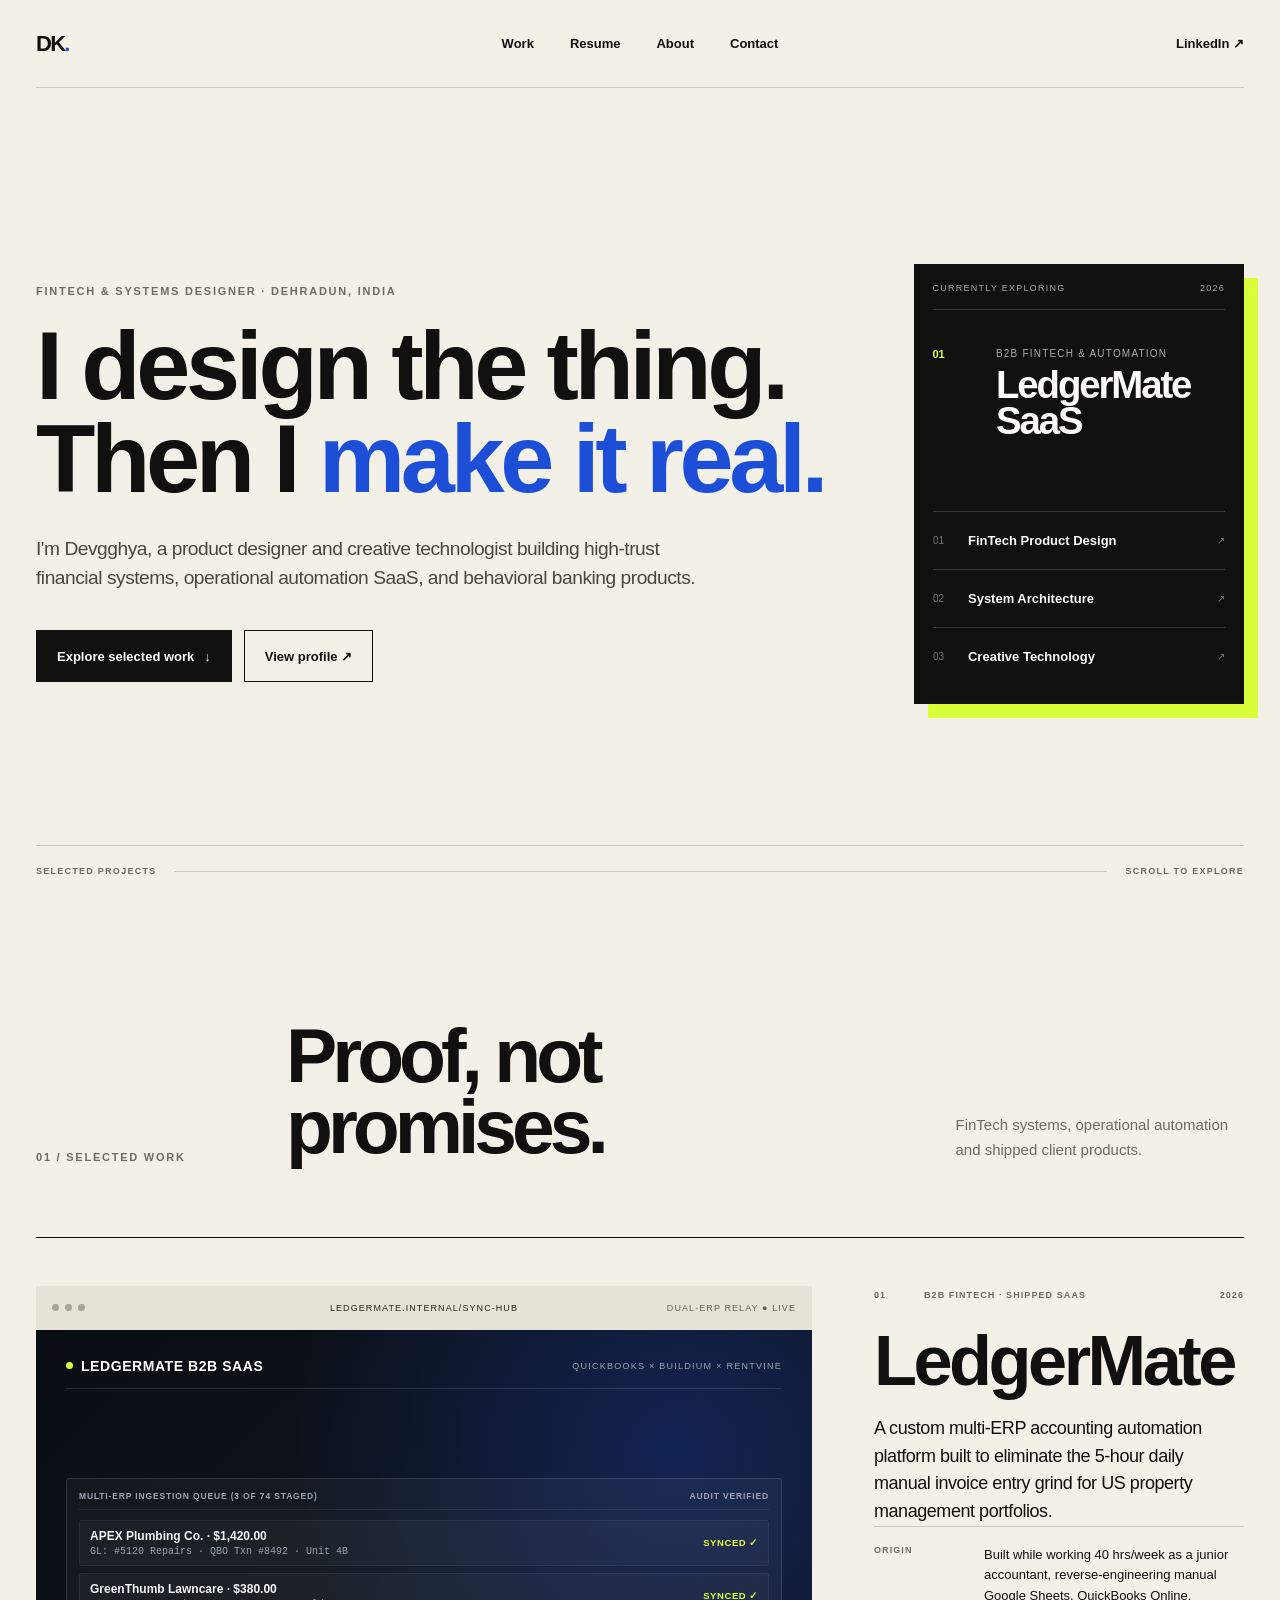
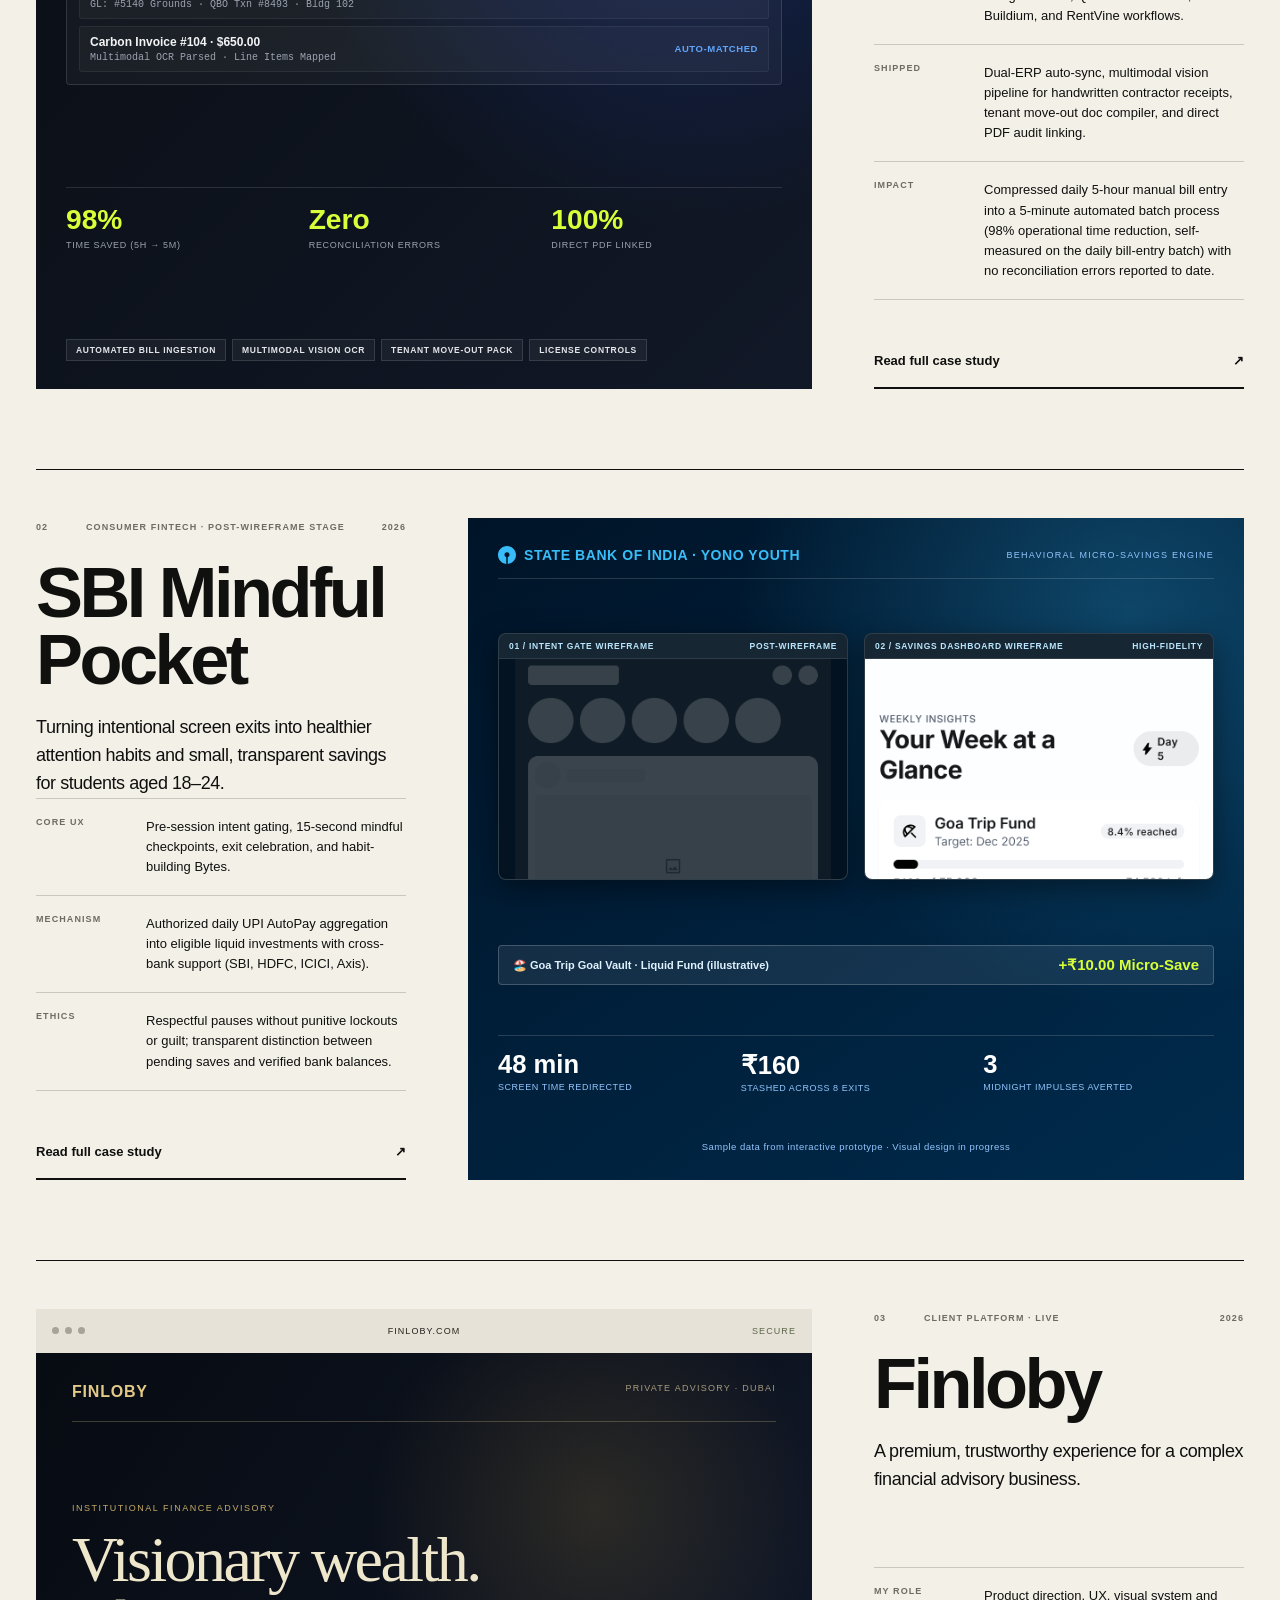
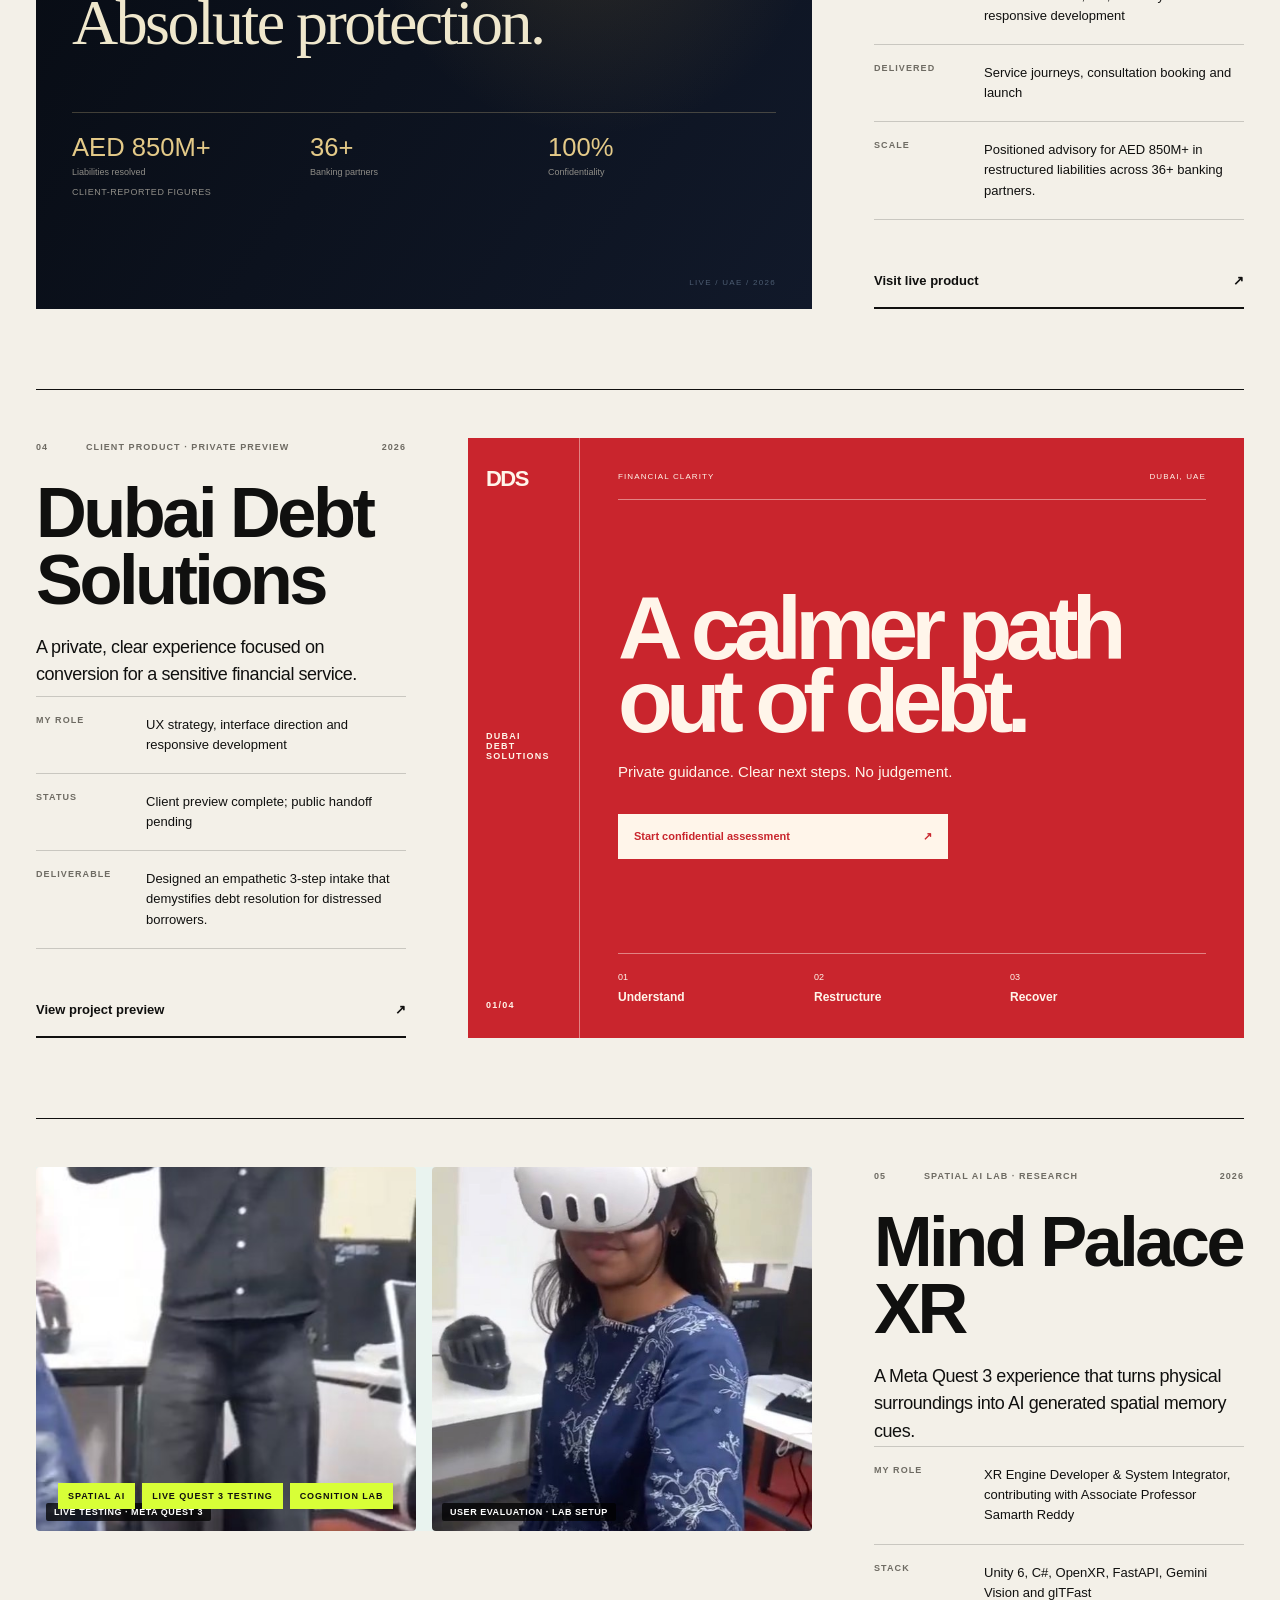
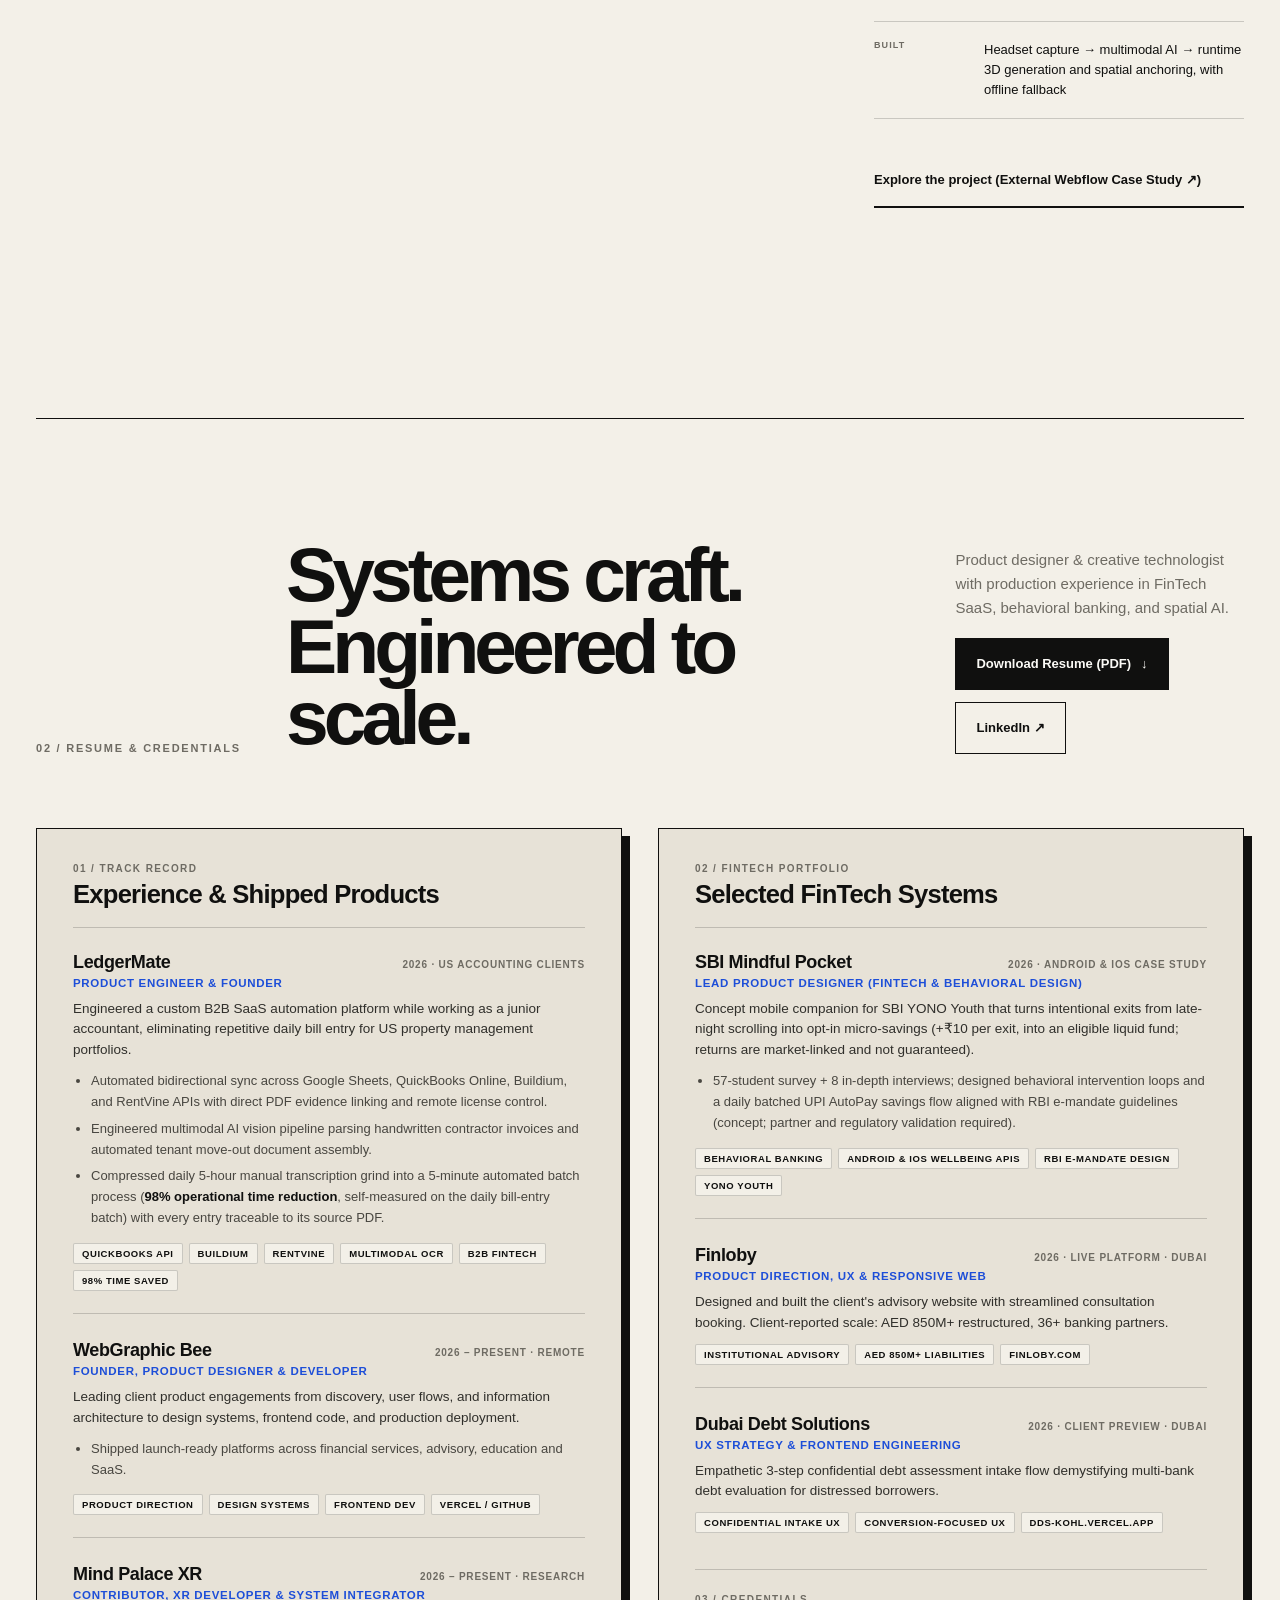
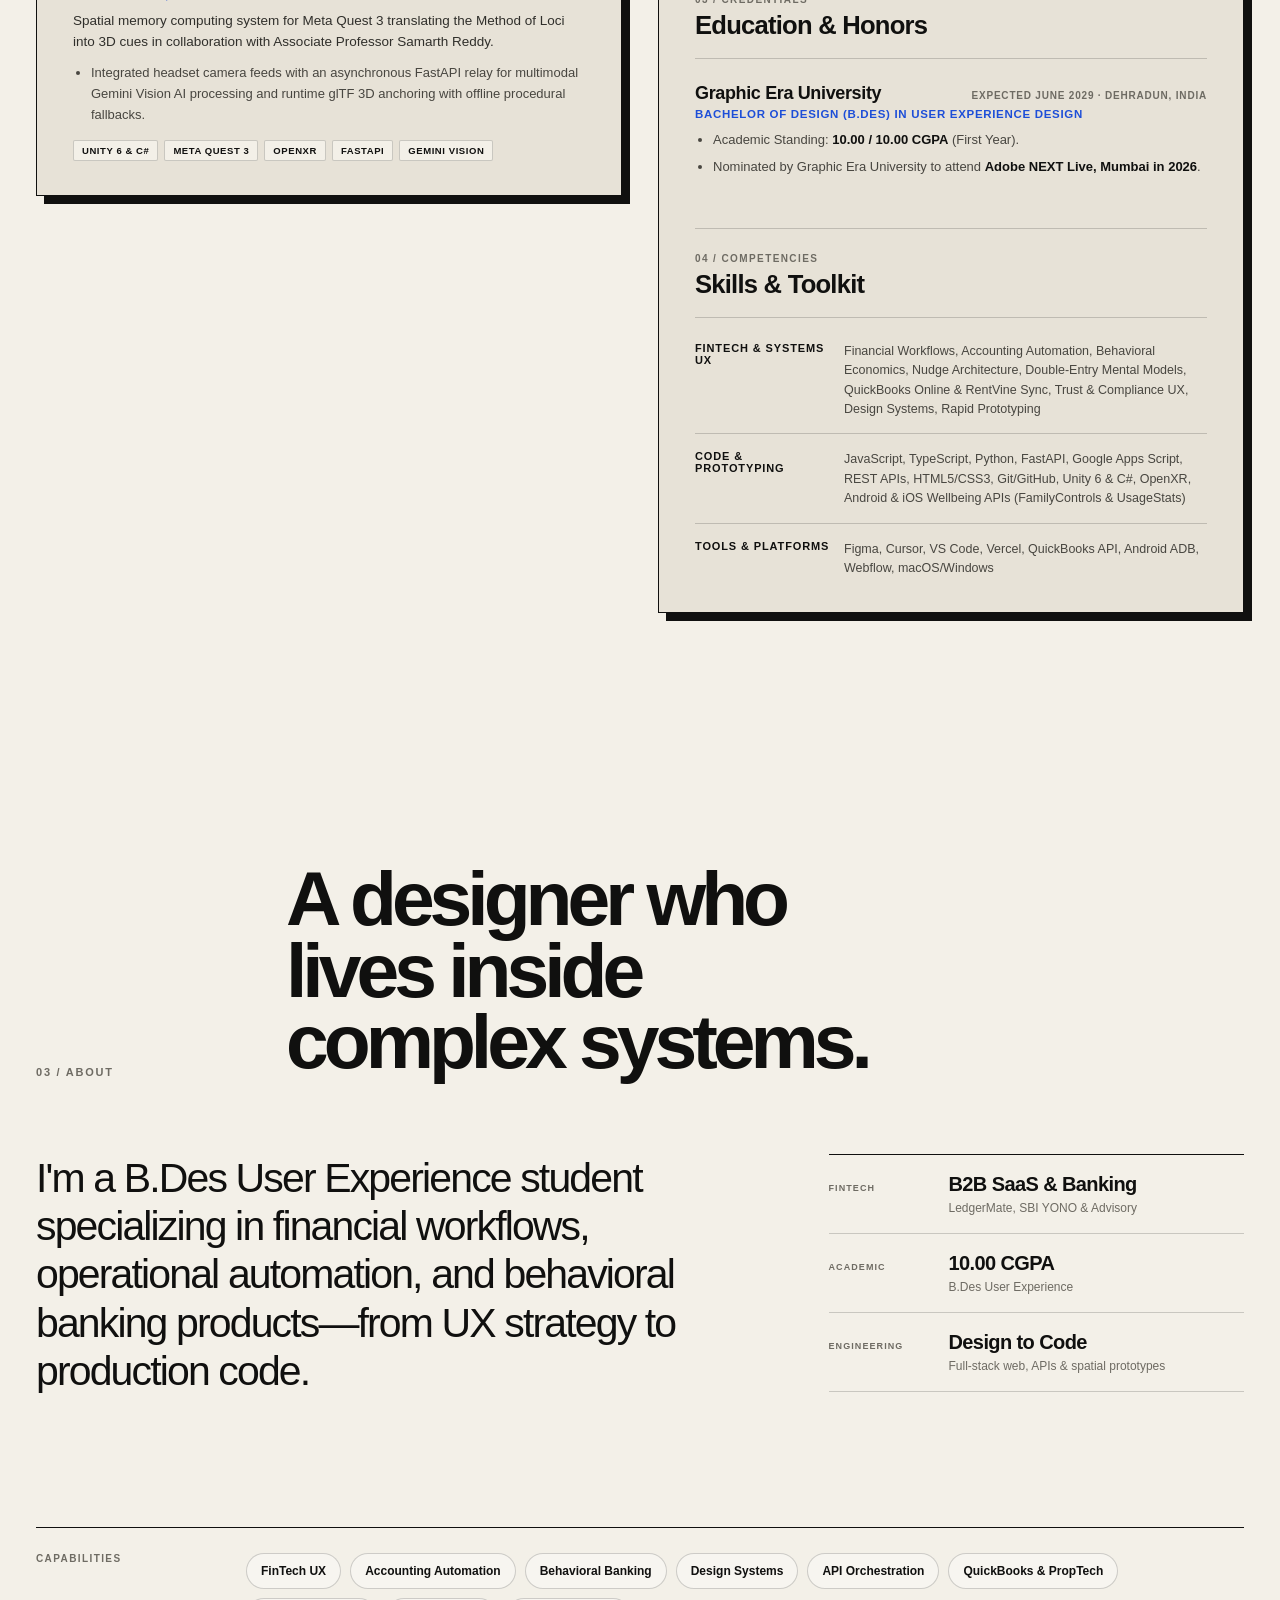
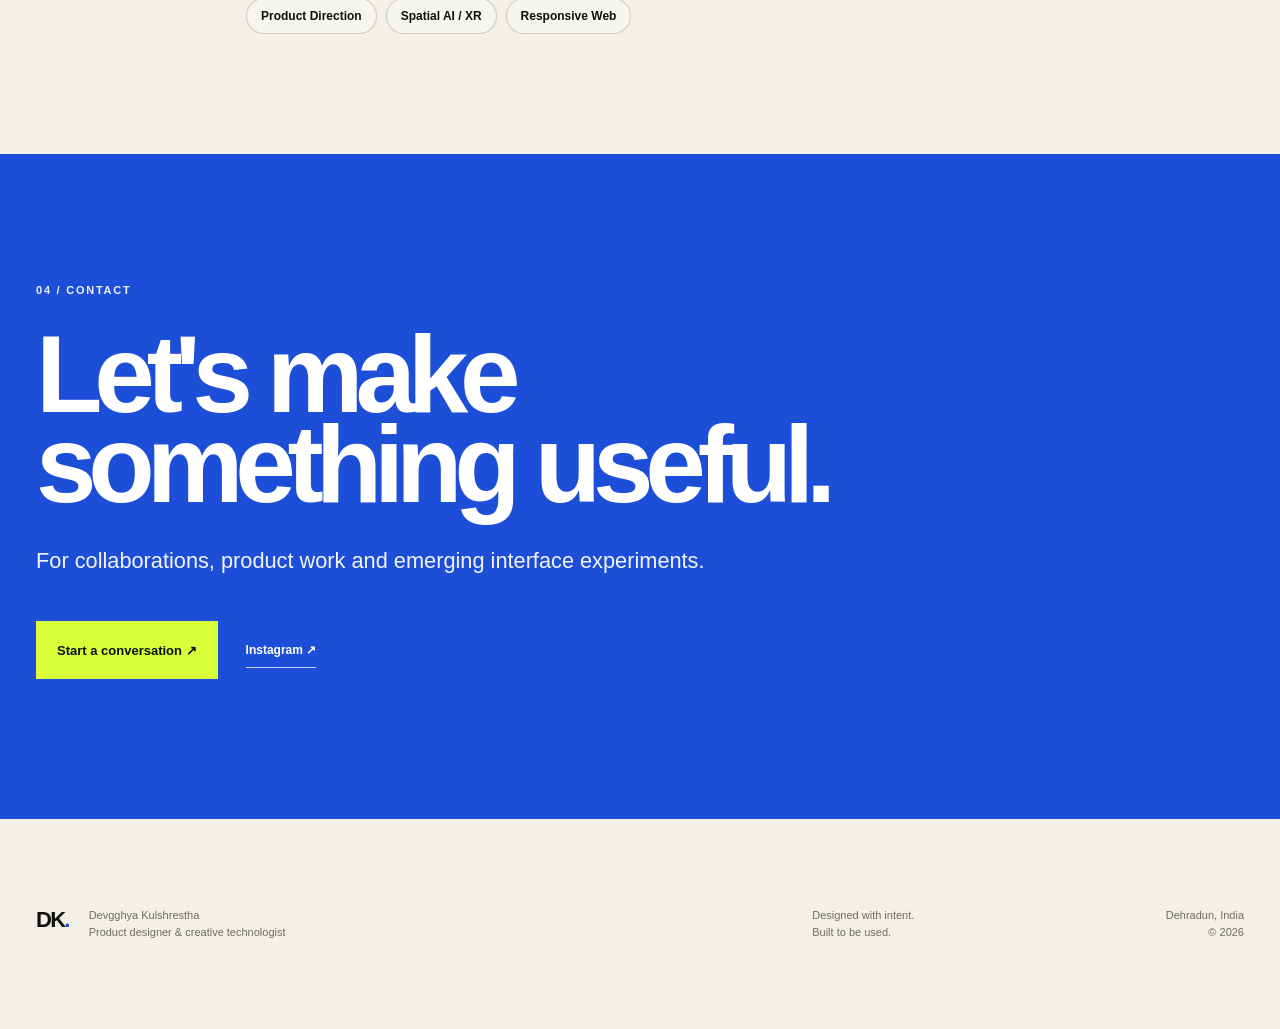
==== index.html @ f8fe7ddb "fix(credibility): calibrate claims, integrate wireframes, and fix visual overlaps" ====
<!doctype html>
<html lang="en">
<head>
  <meta charset="utf-8">
  <meta name="viewport" content="width=device-width,initial-scale=1">
  <title>Devgghya Kulshrestha | Product Designer &amp; FinTech Systems Builder</title>
  <meta name="description" content="Portfolio of Devgghya Kulshrestha: product designer and creative technologist building high-trust FinTech systems, accounting automation SaaS, and behavioral banking products.">
  <meta name="keywords" content="Devgghya Kulshrestha, Product Designer, FinTech, Accounting Automation, QuickBooks, RentVine, Behavioral Banking, SBI YONO, India">
  <link rel="icon" href="assets/favicon.svg">
  <meta property="og:type" content="website">
  <meta property="og:title" content="Devgghya Kulshrestha | I design the thing. Then I make it real.">
  <meta property="og:description" content="FinTech systems, operational automation SaaS, behavioral banking, and creative technology.">
  <meta property="og:image" content="https://devgghya.github.io/assets/ledgermate_laptop_crop.png">
  <meta name="twitter:card" content="summary_large_image">
  <link rel="stylesheet" href="styles.css">
  <script type="application/ld+json">{"@context":"https://schema.org","@type":"Person","name":"Devgghya Kulshrestha","jobTitle":"Product Designer and FinTech Systems Builder","address":{"@type":"PostalAddress","addressLocality":"Dehradun","addressCountry":"IN"},"alumniOf":{"@type":"CollegeOrUniversity","name":"Graphic Era University"},"sameAs":["https://www.linkedin.com/in/devgghya-kulshrestha-88909b314","https://www.instagram.com/devgghya"],"knowsAbout":["FinTech Product Design","User Experience","Accounting Automation","QuickBooks Online","Behavioral Banking","XR Engineering","Unity","Creative Technology"]}</script>
</head>
<body>
  <a class="skip-link" href="#work">Skip to selected work</a>

  <header class="site-header shell">
    <a class="monogram" href="#top" aria-label="Devgghya Kulshrestha, home">DK<span>.</span></a>
    <nav aria-label="Primary navigation"><a href="#work">Work</a><a href="#resume">Resume</a><a href="#about">About</a><a href="#contact">Contact</a></nav>
    <a class="header-link" href="https://www.linkedin.com/in/devgghya-kulshrestha-88909b314" target="_blank" rel="noreferrer">LinkedIn ↗</a>
  </header>

  <main>
    <section class="hero shell" id="top">
      <div class="hero-grid">
        <div class="hero-copy">
          <p class="eyebrow reveal reveal-delay-1">FinTech &amp; Systems Designer · Dehradun, India</p>
          <h1 class="reveal reveal-delay-2">I design the thing.<br>Then I <span>make it real.</span></h1>
          <p class="hero-intro reveal reveal-delay-3">I'm Devgghya, a product designer and creative technologist building high-trust financial systems, operational automation SaaS, and behavioral banking products.</p>
          <div class="hero-actions reveal reveal-delay-4">
            <a class="button button-primary" href="#work">Explore selected work <span aria-hidden="true">↓</span></a>
            <a class="button button-secondary" href="https://www.linkedin.com/in/devgghya-kulshrestha-88909b314" target="_blank" rel="noreferrer">View profile ↗</a>
          </div>
        </div>
        <aside class="hero-panel reveal reveal-delay-3" aria-label="Current profile snapshot">
          <div class="hero-panel-top"><span>Currently exploring</span><span>2026</span></div>
          <div class="current-project"><span class="current-index">01</span><div><p>B2B FinTech &amp; Automation</p><h2>LedgerMate SaaS</h2></div></div>
          <div class="role-stack"><div><span>01</span><p>FinTech Product Design</p><span>↗</span></div><div><span>02</span><p>System Architecture</p><span>↗</span></div><div><span>03</span><p>Creative Technology</p><span>↗</span></div></div>
        </aside>
      </div>
      <div class="hero-foot reveal reveal-delay-4"><p>Selected projects</p><div></div><p>Scroll to explore</p></div>
    </section>

    <section class="work-section shell" id="work">
      <div class="section-heading"><p class="section-kicker">01 / Selected work</p><h2>Proof, not promises.</h2><p>FinTech systems, operational automation and shipped client products.</p></div>

      <!-- Project 01: LedgerMate -->
      <article class="project ledgermate-project">
        <div class="project-visual ledgermate-visual" aria-label="LedgerMate project visual">
          <div class="browser-bar">
            <div><i></i><i></i><i></i></div>
            <span>ledgermate.internal/sync-hub</span>
            <span class="browser-secure">Dual-ERP Relay ● Live</span>
          </div>
          <div class="lm-stage">
            <div class="lm-nav">
              <span><span class="lm-nav-dot"></span> LEDGERMATE B2B SAAS</span>
              <span>QuickBooks × Buildium × RentVine</span>
            </div>
            <div class="lm-queue-card">
              <div class="lm-queue-head">
                <span>Multi-ERP Ingestion Queue (3 of 74 Staged)</span>
                <span>Audit Verified</span>
              </div>
              <div class="lm-queue-rows">
                <div class="lm-queue-row">
                  <div class="lm-queue-info">
                    <span class="lm-queue-vendor">APEX Plumbing Co. · $1,420.00</span>
                    <span class="lm-queue-detail">GL: #5120 Repairs · QBO Txn #8492 · Unit 4B</span>
                  </div>
                  <span class="lm-queue-status">Synced ✓</span>
                </div>
                <div class="lm-queue-row">
                  <div class="lm-queue-info">
                    <span class="lm-queue-vendor">GreenThumb Lawncare · $380.00</span>
                    <span class="lm-queue-detail">GL: #5140 Grounds · QBO Txn #8493 · Bldg 102</span>
                  </div>
                  <span class="lm-queue-status">Synced ✓</span>
                </div>
                <div class="lm-queue-row">
                  <div class="lm-queue-info">
                    <span class="lm-queue-vendor">Carbon Invoice #104 · $650.00</span>
                    <span class="lm-queue-detail">Multimodal OCR Parsed · Line Items Mapped</span>
                  </div>
                  <span class="lm-queue-status" style="color:#60a5fa;">Auto-Matched</span>
                </div>
              </div>
            </div>
            <div class="lm-metrics">
              <div><strong>98%</strong><span>Time saved (5h → 5m)</span></div>
              <div><strong>Zero</strong><span>Reconciliation errors</span></div>
              <div><strong>100%</strong><span>Direct PDF linked</span></div>
            </div>
            <div class="lm-pills">
              <span>Automated Bill Ingestion</span>
              <span>Multimodal Vision OCR</span>
              <span>Tenant Move-Out Pack</span>
              <span>License controls</span>
            </div>
          </div>
        </div>
        <div class="project-info">
          <div class="project-meta"><span>01</span><span>B2B FinTech · Shipped SaaS</span><span>2026</span></div>
          <h3>LedgerMate</h3>
          <p class="project-lede">A custom multi-ERP accounting automation platform built to eliminate the 5-hour daily manual invoice entry grind for US property management portfolios.</p>
          <div class="project-details">
            <div><span>Origin</span><p>Built while working 40 hrs/week as a junior accountant, reverse-engineering manual Google Sheets, QuickBooks Online, Buildium, and RentVine workflows.</p></div>
            <div><span>Shipped</span><p>Dual-ERP auto-sync, multimodal vision pipeline for handwritten contractor receipts, tenant move-out doc compiler, and direct PDF audit linking.</p></div>
            <div><span>Impact</span><p>Compressed daily 5-hour manual bill entry into a 5-minute automated batch process (98% operational time reduction, self-measured on the daily bill-entry batch) with no reconciliation errors reported to date.</p></div>
          </div>
          <button type="button" class="project-link" onclick="openLmModal()" aria-haspopup="dialog">Read full case study <span>↗</span></button>
        </div>
      </article>

      <!-- Project 02: SBI Mindful Pocket -->
      <article class="project project-reverse sbi-project">
        <div class="project-visual sbi-visual" aria-label="SBI Mindful Pocket project visual">
          <div class="sbi-stage">
            <div class="sbi-topbar">
              <div class="sbi-brand">
                <svg viewBox="0 0 100 100" width="18" height="18" aria-hidden="true">
                  <path fill="#38bdf8" fill-rule="evenodd" clip-rule="evenodd" d="M50 0C22.386 0 0 22.386 0 50s22.386 50 50 50 50-22.386 50-50S77.614 0 50 0zm0 35a14 14 0 0 1 14 14c0 6.3-4.16 11.64-9.9 13.4V100h-8.2V62.4c-5.74-1.76-9.9-7.1-9.9-13.4a14 14 0 0 1 14-14z"/>
                </svg>
                <span>State Bank of India · YONO Youth</span>
              </div>
              <span>Behavioral Micro-Savings Engine</span>
            </div>
            
            <div class="sbi-screens-duo">
              <div class="sbi-device-frame">
                <div class="sbi-device-header">
                  <span>01 / Intent Gate Wireframe</span>
                  <span>Post-Wireframe</span>
                </div>
                <img src="assets/sbi_wireframes/sbi_wf_intent_gate.png" alt="SBI Intent Gating High-Fidelity Wireframe" class="sbi-device-img" loading="lazy">
              </div>
              <div class="sbi-device-frame">
                <div class="sbi-device-header">
                  <span>02 / Savings Dashboard Wireframe</span>
                  <span>High-Fidelity</span>
                </div>
                <img src="assets/sbi_wireframes/sbi_wf_dashboard.png" alt="SBI Micro-Savings Dashboard High-Fidelity Wireframe" class="sbi-device-img" loading="lazy">
              </div>
            </div>

            <div class="sbi-pocket-badge">
              <span>🏖️ Goa Trip Goal Vault · Liquid Fund (illustrative)</span>
              <strong>+₹10.00 Micro-Save</strong>
            </div>

            <div class="sbi-stats">
              <div><strong>48 min</strong><span>Screen time redirected</span></div>
              <div><strong>₹160</strong><span>Stashed across 8 exits</span></div>
              <div><strong>3</strong><span>Midnight impulses averted</span></div>
            </div>
            <p style="margin:10px 0 0;font-size:9.5px;color:#93c5fd;text-align:center;letter-spacing:.05em;">Sample data from interactive prototype · Visual design in progress</p>
          </div>
        </div>
        <div class="project-info">
          <div class="project-meta"><span>02</span><span>Consumer FinTech · Post-Wireframe Stage</span><span>2026</span></div>
          <h3>SBI Mindful Pocket</h3>
          <p class="project-lede">Turning intentional screen exits into healthier attention habits and small, transparent savings for students aged 18–24.</p>
          <div class="project-details">
            <div><span>Core UX</span><p>Pre-session intent gating, 15-second mindful checkpoints, exit celebration, and habit-building Bytes.</p></div>
            <div><span>Mechanism</span><p>Authorized daily UPI AutoPay aggregation into eligible liquid investments with cross-bank support (SBI, HDFC, ICICI, Axis).</p></div>
            <div><span>Ethics</span><p>Respectful pauses without punitive lockouts or guilt; transparent distinction between pending saves and verified bank balances.</p></div>
          </div>
          <button type="button" class="project-link" onclick="openSbiModal()" aria-haspopup="dialog">Read full case study <span>↗</span></button>
        </div>
      </article>

      <!-- Project 03: Finloby -->
      <article class="project finloby-project">
        <div class="project-visual finloby-visual" aria-label="Finloby project visual">
          <div class="browser-bar"><div><i></i><i></i><i></i></div><span>finloby.com</span><span class="browser-secure">Secure</span></div>
          <div class="finloby-stage"><div class="finloby-nav"><span>FINLOBY</span><span>Private advisory · Dubai</span></div><div class="finloby-content"><p>Institutional finance advisory</p><h3>Visionary wealth.<br>Absolute protection.</h3><div class="finloby-metrics"><div><strong>AED 850M+</strong><span>Liabilities resolved</span></div><div><strong>36+</strong><span>Banking partners</span></div><div><strong>100%</strong><span>Confidentiality</span></div></div><p style="margin:10px 0 0;font-size:9px;color:#8f8d87;letter-spacing:.06em;">Client-reported figures</p></div><div class="finloby-code">LIVE / UAE / 2026</div></div>
        </div>
        <div class="project-info"><div class="project-meta"><span>03</span><span>Client platform · Live</span><span>2026</span></div><h3>Finloby</h3><p class="project-lede">A premium, trustworthy experience for a complex financial advisory business.</p><div class="project-details"><div><span>My role</span><p>Product direction, UX, visual system and responsive development</p></div><div><span>Delivered</span><p>Service journeys, consultation booking and launch</p></div><div><span>Scale</span><p>Positioned advisory for AED 850M+ in restructured liabilities across 36+ banking partners.</p></div></div><a class="project-link" href="https://finloby.com" target="_blank" rel="noreferrer">Visit live product <span>↗</span></a></div>
      </article>

      <!-- Project 04: Dubai Debt Solutions -->
      <article class="project project-reverse dds-project">
        <div class="project-visual dds-visual" aria-label="Dubai Debt Solutions project visual"><div class="dds-sidebar"><span class="dds-mark">DDS</span><span>Dubai<br>Debt<br>Solutions</span><span>01/04</span></div><div class="dds-main"><div class="dds-topline"><span>Financial clarity</span><span>Dubai, UAE</span></div><h3>A calmer path<br>out of debt.</h3><p>Private guidance. Clear next steps. No judgement.</p><div class="dds-action">Start confidential assessment <span>↗</span></div><div class="dds-grid"><div>01 <span>Understand</span></div><div>02 <span>Restructure</span></div><div>03 <span>Recover</span></div></div></div></div>
        <div class="project-info"><div class="project-meta"><span>04</span><span>Client product · Private preview</span><span>2026</span></div><h3>Dubai Debt Solutions</h3><p class="project-lede">A private, clear experience focused on conversion for a sensitive financial service.</p><div class="project-details"><div><span>My role</span><p>UX strategy, interface direction and responsive development</p></div><div><span>Status</span><p>Client preview complete; public handoff pending</p></div><div><span>Deliverable</span><p>Designed an empathetic 3-step intake that demystifies debt resolution for distressed borrowers.</p></div></div><a class="project-link" href="https://dds-kohl.vercel.app" target="_blank" rel="noreferrer">View project preview <span>↗</span></a></div>
      </article>

      <!-- Project 05: Mind Palace XR -->
      <article class="project mindpalace-project">
        <div class="project-visual mindpalace-visual">
          <div class="mindpalace-duo">
            <figure>
              <img src="assets/mindpalace_testing_quest3_dev.jpg" alt="Devgghya testing Mind Palace XR on Meta Quest 3 hardware" loading="lazy">
              <figcaption>Live Testing · Meta Quest 3</figcaption>
            </figure>
            <figure>
              <img src="assets/mindpalace_testing_quest3_user.jpg" alt="Participant user testing Mind Palace XR spatial anchor interactions" loading="lazy">
              <figcaption>User Evaluation · Lab Setup</figcaption>
            </figure>
          </div>
          <div class="image-caption"><span>Spatial AI</span><span>Live Quest 3 Testing</span><span>Cognition Lab</span></div>
        </div>
        <div class="project-info">
          <div class="project-meta"><span>05</span><span>Spatial AI Lab · Research</span><span>2026</span></div>
          <h3>Mind Palace XR</h3>
          <p class="project-lede">A Meta Quest 3 experience that turns physical surroundings into AI generated spatial memory cues.</p>
          <div class="project-details"><div><span>My role</span><p>XR Engine Developer &amp; System Integrator, contributing with Associate Professor Samarth Reddy</p></div><div><span>Stack</span><p>Unity 6, C#, OpenXR, FastAPI, Gemini Vision and glTFast</p></div><div><span>Built</span><p>Headset capture → multimodal AI → runtime 3D generation and spatial anchoring, with offline fallback</p></div></div>
          <a class="project-link" href="https://portfolio-5208db.webflow.io/cognitive-memory-augmentation/mind-palace-xr" target="_blank" rel="noopener noreferrer">Explore the project (External Webflow Case Study ↗)</a>
        </div>
      </article>
    </section>
 
    <!-- Section 02: Resume & Credentials -->
    <section class="resume-section shell" id="resume">
      <div class="section-heading">
        <p class="section-kicker">02 / Resume &amp; Credentials</p>
        <h2>Systems craft.<br>Engineered to scale.</h2>
        <div class="resume-heading-action">
          <p>Product designer &amp; creative technologist with production experience in FinTech SaaS, behavioral banking, and spatial AI.</p>
          <div class="resume-button-group">
            <a class="button button-primary" href="assets/Devgghya_Kulshrestha_Resume.pdf" download="Devgghya_Kulshrestha_Resume.pdf" target="_blank" rel="noopener">Download Resume (PDF) <span aria-hidden="true">↓</span></a>
            <a class="button button-secondary" href="https://www.linkedin.com/in/devgghya-kulshrestha-88909b314" target="_blank" rel="noreferrer">LinkedIn ↗</a>
          </div>
        </div>
      </div>

      <div class="resume-grid">
        <!-- Col 1: Experience & Shipped Products -->
        <div class="resume-card">
          <div class="resume-card-header">
            <span>01 / Track Record</span>
            <h3>Experience &amp; Shipped Products</h3>
          </div>
          <div class="resume-entries">
            <article class="resume-entry">
              <div class="resume-entry-top">
                <h4>LedgerMate</h4>
                <span class="resume-date">2026 · US Accounting Clients</span>
              </div>
              <p class="resume-role">Product Engineer &amp; Founder</p>
              <p class="resume-desc">Engineered a custom B2B SaaS automation platform while working as a junior accountant, eliminating repetitive daily bill entry for US property management portfolios.</p>
              <ul class="resume-bullets">
                <li>Automated bidirectional sync across Google Sheets, QuickBooks Online, Buildium, and RentVine APIs with direct PDF evidence linking and remote license control.</li>
                <li>Engineered multimodal AI vision pipeline parsing handwritten contractor invoices and automated tenant move-out document assembly.</li>
                <li>Compressed daily 5-hour manual transcription grind into a 5-minute automated batch process (<strong>98% operational time reduction</strong>, self-measured on the daily bill-entry batch) with every entry traceable to its source PDF.</li>
              </ul>
              <div class="resume-tags">
                <span>QuickBooks API</span><span>Buildium</span><span>RentVine</span><span>Multimodal OCR</span><span>B2B FinTech</span><span>98% Time Saved</span>
              </div>
            </article>

            <article class="resume-entry">
              <div class="resume-entry-top">
                <h4>WebGraphic Bee</h4>
                <span class="resume-date">2026 – Present · Remote</span>
              </div>
              <p class="resume-role">Founder, Product Designer &amp; Developer</p>
              <p class="resume-desc">Leading client product engagements from discovery, user flows, and information architecture to design systems, frontend code, and production deployment.</p>
              <ul class="resume-bullets">
                <li>Shipped launch-ready platforms across financial services, advisory, education and SaaS.</li>
              </ul>
              <div class="resume-tags">
                <span>Product Direction</span><span>Design Systems</span><span>Frontend Dev</span><span>Vercel / GitHub</span>
              </div>
            </article>

            <article class="resume-entry">
              <div class="resume-entry-top">
                <h4>Mind Palace XR</h4>
                <span class="resume-date">2026 – Present · Research</span>
              </div>
              <p class="resume-role">Contributor, XR Developer &amp; System Integrator</p>
              <p class="resume-desc">Spatial memory computing system for Meta Quest 3 translating the Method of Loci into 3D cues in collaboration with Associate Professor Samarth Reddy.</p>
              <ul class="resume-bullets">
                <li>Integrated headset camera feeds with an asynchronous FastAPI relay for multimodal Gemini Vision AI processing and runtime glTF 3D anchoring with offline procedural fallbacks.</li>
              </ul>
              <div class="resume-tags">
                <span>Unity 6 &amp; C#</span><span>Meta Quest 3</span><span>OpenXR</span><span>FastAPI</span><span>Gemini Vision</span>
              </div>
            </article>
          </div>
        </div>

        <!-- Col 2: FinTech Systems, Education & Skills -->
        <div class="resume-card">
          <div class="resume-card-header">
            <span>02 / FinTech Portfolio</span>
            <h3>Selected FinTech Systems</h3>
          </div>
          <div class="resume-entries">
            <article class="resume-entry">
              <div class="resume-entry-top">
                <h4>SBI Mindful Pocket</h4>
                <span class="resume-date">2026 · Android &amp; iOS Case Study</span>
              </div>
              <p class="resume-role">Lead Product Designer (FinTech &amp; Behavioral Design)</p>
              <p class="resume-desc">Concept mobile companion for SBI YONO Youth that turns intentional exits from late-night scrolling into opt-in micro-savings (+₹10 per exit, into an eligible liquid fund; returns are market-linked and not guaranteed).</p>
              <ul class="resume-bullets">
                <li>57-student survey + 8 in-depth interviews; designed behavioral intervention loops and a daily batched UPI AutoPay savings flow aligned with RBI e-mandate guidelines (concept; partner and regulatory validation required).</li>
              </ul>
              <div class="resume-tags">
                <span>Behavioral Banking</span><span>Android &amp; iOS Wellbeing APIs</span><span>RBI e-mandate design</span><span>YONO Youth</span>
              </div>
            </article>

            <article class="resume-entry">
              <div class="resume-entry-top">
                <h4>Finloby</h4>
                <span class="resume-date">2026 · Live Platform · Dubai</span>
              </div>
              <p class="resume-role">Product Direction, UX &amp; Responsive Web</p>
              <p class="resume-desc">Designed and built the client's advisory website with streamlined consultation booking. Client-reported scale: AED 850M+ restructured, 36+ banking partners.</p>
              <div class="resume-tags">
                <span>Institutional Advisory</span><span>AED 850M+ Liabilities</span><span>finloby.com</span>
              </div>
            </article>

            <article class="resume-entry">
              <div class="resume-entry-top">
                <h4>Dubai Debt Solutions</h4>
                <span class="resume-date">2026 · Client Preview · Dubai</span>
              </div>
              <p class="resume-role">UX Strategy &amp; Frontend Engineering</p>
              <p class="resume-desc">Empathetic 3-step confidential debt assessment intake flow demystifying multi-bank debt evaluation for distressed borrowers.</p>
              <div class="resume-tags">
                <span>Confidential Intake UX</span><span>Conversion-focused UX</span><span>dds-kohl.vercel.app</span>
              </div>
            </article>
          </div>

          <!-- Education & Honors -->
          <div class="resume-card-header resume-card-subhead">
            <span>03 / Credentials</span>
            <h3>Education &amp; Honors</h3>
          </div>
          <div class="resume-entries">
            <article class="resume-entry">
              <div class="resume-entry-top">
                <h4>Graphic Era University</h4>
                <span class="resume-date">Expected June 2029 · Dehradun, India</span>
              </div>
              <p class="resume-role">Bachelor of Design (B.Des) in User Experience Design</p>
              <ul class="resume-bullets">
                <li>Academic Standing: <strong>10.00 / 10.00 CGPA</strong> (First Year).</li>
                <li>Nominated by Graphic Era University to attend <strong>Adobe NEXT Live, Mumbai in 2026</strong>.</li>
              </ul>
            </article>
          </div>

          <!-- Skills & Tooling -->
          <div class="resume-card-header resume-card-subhead">
            <span>04 / Competencies</span>
            <h3>Skills &amp; Toolkit</h3>
          </div>
          <div class="resume-skills-block">
            <div class="resume-skill-row">
              <span class="resume-skill-label">FinTech &amp; Systems UX</span>
              <p>Financial Workflows, Accounting Automation, Behavioral Economics, Nudge Architecture, Double-Entry Mental Models, QuickBooks Online &amp; RentVine Sync, Trust &amp; Compliance UX, Design Systems, Rapid Prototyping</p>
            </div>
            <div class="resume-skill-row">
              <span class="resume-skill-label">Code &amp; Prototyping</span>
              <p>JavaScript, TypeScript, Python, FastAPI, Google Apps Script, REST APIs, HTML5/CSS3, Git/GitHub, Unity 6 &amp; C#, OpenXR, Android &amp; iOS Wellbeing APIs (FamilyControls &amp; UsageStats)</p>
            </div>
            <div class="resume-skill-row">
              <span class="resume-skill-label">Tools &amp; Platforms</span>
              <p>Figma, Cursor, VS Code, Vercel, QuickBooks API, Android ADB, Webflow, macOS/Windows</p>
            </div>
          </div>
        </div>
      </div>
    </section>

    <section class="about-section shell" id="about">
      <div class="section-heading compact"><p class="section-kicker">03 / About</p><h2>A designer who lives inside complex systems.</h2></div>
      <div class="about-grid"><div class="about-copy"><p>I'm a B.Des User Experience student specializing in financial workflows, operational automation, and behavioral banking products—from UX strategy to production code.</p></div><div class="signal-list"><div><span>FinTech</span><strong>B2B SaaS &amp; Banking</strong><p>LedgerMate, SBI YONO &amp; Advisory</p></div><div><span>Academic</span><strong>10.00 CGPA</strong><p>B.Des User Experience</p></div><div><span>Engineering</span><strong>Design to Code</strong><p>Full-stack web, APIs &amp; spatial prototypes</p></div></div></div>
      <div class="capabilities"><p>Capabilities</p><div><span>FinTech UX</span><span>Accounting Automation</span><span>Behavioral Banking</span><span>Design Systems</span><span>API Orchestration</span><span>QuickBooks &amp; PropTech</span><span>Product Direction</span><span>Spatial AI / XR</span><span>Responsive Web</span></div></div>
    </section>

    <section class="contact-section" id="contact"><div class="shell"><p class="section-kicker">04 / Contact</p><h2>Let's make<br>something useful.</h2><p class="contact-copy">For collaborations, product work and emerging interface experiments.</p><div class="contact-actions"><a class="button contact-button" href="https://www.linkedin.com/in/devgghya-kulshrestha-88909b314" target="_blank" rel="noreferrer">Start a conversation ↗</a><a class="text-link" href="https://www.instagram.com/devgghya" target="_blank" rel="noreferrer">Instagram ↗</a></div></div></section>
  </main>

  <footer class="site-footer shell"><div><span class="monogram">DK<span>.</span></span><p>Devgghya Kulshrestha<br>Product designer &amp; creative technologist</p></div><p>Designed with intent.<br>Built to be used.</p><p>Dehradun, India<br>© 2026</p></footer>

  <!-- LedgerMate Slide-Out Case Study Modal -->
  <div id="lm-modal" class="modal-backdrop" role="dialog" aria-modal="true" aria-labelledby="lm-modal-title" onclick="handleBackdropClick(event)">
    <div class="modal-drawer">
      <header class="modal-header">
        <div class="modal-title-wrap">
          <svg viewBox="0 0 24 24" width="18" height="18" fill="none" stroke="currentColor" stroke-width="2" stroke-linecap="round" stroke-linejoin="round" aria-hidden="true" style="color:var(--signal)">
            <path d="M4 19.5A2.5 2.5 0 0 1 6.5 17H20"></path>
            <path d="M6.5 2H20v20H6.5A2.5 2.5 0 0 1 4 19.5v-15A2.5 2.5 0 0 1 6.5 2z"></path>
            <path d="M8 7h8"></path>
            <path d="M8 11h8"></path>
          </svg>
          <span id="lm-modal-title">LedgerMate · In-Depth Case Study</span>
        </div>
        <button type="button" class="modal-close-btn" onclick="closeLmModal()" aria-label="Close case study">✕ Close (Esc)</button>
      </header>

      <div class="modal-body" id="lm-modal-body">
        <p class="cs-eyebrow">B2B FinTech · Operational Automation · Enterprise Accounting Systems</p>
        <h2 class="cs-title">LedgerMate</h2>
        <p class="cs-subtitle">Eliminating the 5-Hour Daily Bookkeeping Grind for US Property Management</p>

        <div class="cs-meta-grid">
          <div class="cs-meta-item"><span>Role</span><strong>Product Engineer &amp; Architect</strong></div>
          <div class="cs-meta-item"><span>Platform</span><strong>Cloud Pipeline &amp; Micro-SaaS</strong></div>
          <div class="cs-meta-item"><span>Ecosystem</span><strong>QuickBooks · Buildium · RentVine</strong></div>
          <div class="cs-meta-item"><span>Impact</span><strong>98% time saved · No errors reported to date</strong></div>
        </div>

        <div class="cs-card">
          <h4>Executive Summary</h4>
          <p>In US property management, accounting teams lose thousands of billable hours every month to a mind-numbing bottleneck: manually copying contractor invoices, utility bills, and repair expenses from tracking spreadsheets into General Ledger accounting platforms (QuickBooks Online) and operational property ERPs (RentVine, Buildium).</p>
          <p>While working 40 hours/week as a junior accountant at a firm managing residential and commercial US property portfolios, I experienced this daily friction firsthand. Rather than accepting 4–5 hours of daily copy-pasting as inevitable, I designed and engineered <strong>LedgerMate</strong>: a modular, multi-ERP automation platform and AI-powered document ingestion pipeline.</p>
          <p><strong>The Core Breakthroughs:</strong></p>
          <ol style="margin: 10px 0 0 18px; padding: 0; font-size: 14px; line-height: 1.6;">
            <li><strong>Dual-ERP Sync:</strong> Google Sheets → QuickBooks Online + RentVine/Buildium in a single atomic pass with direct PDF evidence linking.</li>
            <li><strong>Multimodal Handwritten OCR:</strong> AI vision pipeline parsing messy handwritten contractor/handyman receipts directly into structured accounting records.</li>
            <li><strong>Tenant Move-Out Pack:</strong> 1-click automated assembly of move-out invoices, deposit deduction calculations, and utility prorations.</li>
            <li><strong>Results:</strong> Compressed a 5-hour daily manual transcription grind into a 5-minute automated batch execution (<strong>98% operational time reduction</strong>, self-measured on the daily bill-entry batch) with every entry traceable to its source PDF.</li>
          </ol>
        </div>

        <div class="cs-section">
          <h3>1. The Origin: Learning the workflow from the inside</h3>
          <p>Most FinTech designers design interfaces from secondary research or aesthetic Dribbble shots without ever touching a General Ledger or reconciling a bank feed.</p>
          <p>With a 10+2 commerce foundation, I joined an accounting firm managing back-office books for US property portfolios. My daily reality was pure manual transcription for 40 hours a week: copying rows from Google Sheets, creating Bills in QuickBooks Online, assigning Chart of Accounts GL codes, posting duplicate charges into Buildium/RentVine, and hunting down PDF receipts across fragmented folders.</p>
          <p><strong>The Friction Multiplier:</strong> A single misclassified GL code created tax headaches for property owners. Misplaced PDF receipts caused audit panic. And 4–5 hours of every single workday were lost to mechanical typing.</p>

          <div class="cs-screens-grid">
            <div class="cs-screen-item">
              <img src="assets/ledgermate_laptop_crop.png" alt="LedgerMate Operational Dashboard" loading="lazy">
              <span>LedgerMate Operational Dashboard</span>
            </div>
            <div class="cs-screen-item">
              <img src="assets/ledgermate_workstation_preview.png" alt="Dual-Monitor Bookkeeping Workstation: Spreadsheets vs VS Code" loading="lazy">
              <span>Workstation: Spreadsheets vs VS Code</span>
            </div>
          </div>
        </div>

        <div class="cs-section">
          <h3>2. The Turning Point: "Design with and for AI"</h3>
          <p>While studying User Experience Design at Graphic Era University, I took <em>Design with and for AI</em> taught by <strong>Associate Professor Samarth Reddy</strong>. The core realization: <em>Design is not just visual styling—it is system architecture. A designer who understands information models can use modern AI code synthesis to engineer working software.</em></p>
          <p>Armed with deep domain knowledge of property bookkeeping and powered by VS Code and GitHub Copilot, I began engineering LedgerMate to solve my own daily professional agony.</p>
        </div>

        <div class="cs-section">
          <h3>3. Core Engineering &amp; The Three Automation Pipelines</h3>
          
          <div class="cs-flow-box">
            <h5>1. Bi-Directional Multi-ERP Sync &amp; Direct Evidence Linking</h5>
            <p>Reads unbilled rows from Google Sheets, validates schemas, creates bills in QuickBooks Online (corporate GL), posts unit charges in Buildium/RentVine, embeds PDF proofs directly via binary API endpoints (no Google Drive links), and writes back the generated transaction IDs with a 'Done' flag.</p>
          </div>

          <div class="cs-flow-box">
            <h5>2. Multimodal Vision OCR for Handwritten Contractor Invoices</h5>
            <p>Local plumbers, lawn care teams, and handymen frequently submit handwritten carbon paper receipts with scribbled line items. LedgerMate integrates a multimodal vision extraction pipeline that parses handwritten notes, separates labor from parts, extracts totals, and stages structured JSON directly into Buildium.</p>
          </div>

          <div class="cs-flow-box">
            <h5>3. Automated Tenant Move-Out (MO) Document Assembly</h5>
            <p>When a tenant vacates, property managers face strict statutory deadlines to return security deposits. LedgerMate synthesizes move-out inspection checklists, outstanding utility ledgers, and repair deductions to compile a standardized, audit-ready Move-Out Statement and reconciliation letter in under 30 seconds.</p>
          </div>
        </div>

        <div class="cs-section">
          <h3>4. Reliability &amp; Security</h3>
          <p><strong>Atomic Batching &amp; Exception Queues:</strong> If 1 bill out of 75 fails (e.g. an unmapped vendor name or missing unit number), LedgerMate isolates the exception into an interactive review queue while successfully processing the other 74 rows without crashing the batch.</p>
          <p><strong>Idempotency Safeguards:</strong> Unique composite hashing (Vendor + Invoice# + Property ID + Amount) mathematically prevents duplicate bills even if a user triggers sync multiple times.</p>
          <p><strong>Licensing &amp; Remote Kill-Switch:</strong> Built a client portal with usage metrics, token encryption, and an administrative license switch ensuring proprietary business logic remains secure.</p>
        </div>

        <div class="cs-section">
          <h3>5. Quantifiable Business Impact &amp; ROI</h3>
          <div class="cs-stats-grid">
            <div class="cs-stat-box"><strong>98%</strong><span>Time saved (daily batch)</span></div>
            <div class="cs-stat-box"><strong>0</strong><span>Reconciliation errors reported to date</span></div>
            <div class="cs-stat-box"><strong>100%</strong><span>Direct PDF proof linked</span></div>
            <div class="cs-stat-box"><strong>~100 hrs</strong><span>Estimated monthly time saved</span></div>
          </div>

          <p style="font-size:15px;line-height:1.6;color:#333;border-left:3px solid var(--ink);padding-left:16px;margin:20px 0;">
            I hadn't joined the firm just to do data entry; I joined to dissect the mechanical reality of financial systems from the inside. Once I built the system, I understood the leverage of software automation.
          </p>
        </div>

        <div class="cs-section">
          <h3>6. Where it goes next</h3>
          <p>The connectors are modular, so each integration can be adapted to other property-management workflows. A licensing layer (usage metrics, token encryption, an admin license switch) supports a SaaS model.</p>
        </div>

        <div class="cs-section">
          <h3>7. Decisions &amp; trade-offs</h3>
          <div class="cs-qa">
            <strong>Q1: Why not simply use off-the-shelf tools like Zapier or Make.com?</strong>
            <p>Off-the-shelf iPaaS platforms are brittle for dual-ERP property accounting. Zapier charges steep fees at high transaction volume, lacks atomic batch rollback, and cannot handle complex hierarchical mappings (matching a contractor invoice to a specific property and unit in Buildium while simultaneously debiting the correct GL Chart of Accounts in QuickBooks Online). Furthermore, Zapier cannot handle multimodal handwritten invoice parsing or automated Move-Out PDF document compilation out of the box.</p>
          </div>
          <div class="cs-qa">
            <strong>Q2: How did you ensure data integrity between QuickBooks and Buildium?</strong>
            <p>LedgerMate enforces a strict two-phase commit pattern. The payload is validated, posted to QuickBooks Online to capture the generated TxnId, and only upon an HTTP 200/201 response is the unit charge posted to Buildium/RentVine, cross-referencing both IDs before marking the spreadsheet row as Done. If any endpoint fails, the transaction is flagged in the exception queue for manual resolution rather than corrupting the ledger.</p>
          </div>
          <div class="cs-qa">
            <strong>How was this built without a CS background?</strong>
            <p>Domain knowledge let me specify the exact system logic (debits, credits, vendor terms, property operations) and review AI-generated code against it. AI coding tools did the typing; the information architecture and the checks were mine.</p>
          </div>
        </div>

        <div class="cs-footer-actions">
          <button type="button" class="button button-primary" onclick="closeLmModal()">Finished reading</button>
          <button type="button" class="button button-secondary" onclick="document.getElementById('lm-modal-body').scrollTo({top:0,behavior:'smooth'})">Back to top ↑</button>
        </div>
      </div>
    </div>
  </div>

  <!-- SBI Mindful Pocket Slide-Out Case Study Modal -->
  <div id="sbi-modal" class="modal-backdrop" role="dialog" aria-modal="true" aria-labelledby="sbi-modal-title" onclick="handleBackdropClick(event)">
    <div class="modal-drawer">
      <header class="modal-header">
        <div class="modal-title-wrap">
          <svg viewBox="0 0 100 100" width="18" height="18" aria-hidden="true">
            <path fill="#38bdf8" fill-rule="evenodd" clip-rule="evenodd" d="M50 0C22.386 0 0 22.386 0 50s22.386 50 50 50 50-22.386 50-50S77.614 0 50 0zm0 35a14 14 0 0 1 14 14c0 6.3-4.16 11.64-9.9 13.4V100h-8.2V62.4c-5.74-1.76-9.9-7.1-9.9-13.4a14 14 0 0 1 14-14z"/>
          </svg>
          <span id="sbi-modal-title">SBI Mindful Pocket · In-Depth Case Study</span>
        </div>
        <button type="button" class="modal-close-btn" onclick="closeSbiModal()" aria-label="Close case study">✕ Close (Esc)</button>
      </header>

      <div class="modal-body" id="sbi-modal-body">
        <p class="cs-eyebrow">FinTech / Behavioral Product Design / SBI YONO Concept</p>
        <h2 class="cs-title">SBI Mindful Pocket</h2>
        <p class="cs-subtitle">Converting late-night doomscroll friction into compounding micro-savings (+₹10/save) for students aged 18–24.</p>

        <div class="cs-meta-grid">
          <div class="cs-meta-item"><span>Role</span><strong>Lead Product Designer</strong></div>
          <div class="cs-meta-item"><span>Target Audience</span><strong>18–24 College Students (Android + iOS)</strong></div>
          <div class="cs-meta-item"><span>Banking Architecture</span><strong>SBI YONO + UPI AutoPay (Cross-Bank)</strong></div>
          <div class="cs-meta-item"><span>Success metric (planned)</span><strong>Share of sessions ended at intended checkpoint</strong></div>
        </div>

        <!-- Full-Resolution Hero Visual Banner -->
        <figure class="cs-figure">
          <img src="assets/sbi_moodboard_flow.png" alt="SBI Mindful Pocket Design Language & Flow" loading="lazy" class="zoomable-img">
          <figcaption>Figure 1. The Design System &amp; Product Language: A calm, high-trust banking environment converting social media impulse into liquid wealth. Click image to inspect in full resolution.</figcaption>
        </figure>

        <div class="cs-card">
          <h4>The Core Problem</h4>
          <p style="font-size:16px; font-weight:700; color:var(--ink); margin-bottom:12px;">"How might we help students leave an infinite scroll without shame—and convert that moment of self-control into an automatic, compounding financial habit?"</p>
          <div class="cs-disclaimer" style="margin:0;">
            <strong>Banking Concept Disclaimer:</strong> Conceptual design extension for the SBI YONO ecosystem. Not an official State Bank of India release, approved investment product, or confirmed corporate partnership.
          </div>
        </div>

        <!-- ACT 1: THE HOOK -->
        <div class="cs-act-section">
          <div class="cs-act-badge">🎬 ACT 1: THE HOOK</div>
          <h3 class="cs-act-title">The Midnight Scroll &amp; Micro-Leakage Trap</h3>
          <p class="cs-lead-text">College students don't open Instagram with the intention of losing two hours. They open it to reply to a classmate's project message. But the algorithmic feed intercepts their attention—turning a 2-minute check-in into a late-night trance that destroys sleep and accelerates impulsive UPI food orders and checkout spending.</p>

          <div class="cs-stats-grid" style="grid-template-columns:repeat(2,1fr);max-width:560px;">
            <div class="cs-stat-box"><strong>42%</strong><span>Stop only upon acute 'Clock Shock' (1:40 AM)</span></div>
            <div class="cs-stat-box"><strong>30%</strong><span>Opened app solely to reply to a single DM</span></div>
          </div>
          <p style="margin:10px 0 24px;font-size:11px;color:var(--muted);letter-spacing:.05em;">Primary survey, n = 57 · 8 interviews</p>

          <div class="cs-quotes-pair">
            <div class="cs-quote">
              <p>"Bas sone se pehle ek baar last time Insta check kar leti hu… I spent genuinely two hours watching Reels without realizing."</p>
              <cite>— Participant U6 (The Bedtime DM Trap · Graphic Era University)</cite>
            </div>
            <div class="cs-quote">
              <p>"I thought I'd spend half an hour. When I looked at the clock and saw 1:40 AM, I felt pure shock. Hard screen lockouts just make me hit 'Ignore for 15 minutes'."</p>
              <cite>— Participant U1 (The Clock Shock &amp; Limit Bypass)</cite>
            </div>
          </div>
        </div>

        <!-- ACT 2: THE HIGH-ANXIETY FRICTION -->
        <div class="cs-act-section">
          <div class="cs-act-badge">⚡ ACT 2: THE HIGH-ANXIETY FRICTION</div>
          <h3 class="cs-act-title">Why Existing Systems &amp; Traditional Banking Fail</h3>
          
          <div class="cs-flow-box">
            <h5>1. The Blocker Paradox (Punitive Shame Fails)</h5>
            <p>Built-in screen-time tools are easy to dismiss and can feel punitive or patronising. In interviews, students described bypassing strict limits (see U1 below).</p>
          </div>

          <div class="cs-flow-box">
            <h5>2. The Co-Located Task Conflict</h5>
            <p>Students cannot delete or blindly block Instagram because university societies, course groups, and peer DMs live there. Indiscriminate app blocking creates acute operational friction for genuine college responsibilities.</p>
          </div>

          <div class="cs-flow-box">
            <h5>3. The FinTech Wall for Gen-Z</h5>
            <p>Typical investing apps require KYC and PAN onboarding and often set minimum amounts that feel large against a student's pocket money. (Validation note: specific minimums and pocket-money figures require formal market sampling).</p>
          </div>
        </div>

        <!-- ACT 3: THE UI RESOLUTION -->
        <div class="cs-act-section">
          <div class="cs-act-badge">🚀 ACT 3: THE UI RESOLUTION</div>
          <h3 class="cs-act-title">The Mindful Loop: From Impulse to Compounding Wealth</h3>
          <p class="cs-lead-text">Mindful Pocket inverts the friction model. Instead of punishing app usage, it treats every intentional exit as a high-agency victory—instantly rewarding the student with a tangible +₹10 micro-saving into a liquid vault.</p>

          <div class="cs-walkthrough-block">
            <div class="cs-walkthrough-header">
              <span class="cs-step-tag">Step 01 &amp; 02 · Screen Walkthrough</span>
              <h4>Pre-Session Intent Gating &amp; The 15-Second Mindful Checkpoint</h4>
              <p>Activating System 2 deliberate thinking before dopamine capture occurs, followed by an autonomous exit bridge.</p>
            </div>

            <div style="background:var(--paper-alt);border:1px solid var(--line);padding:24px;border-radius:6px;margin:24px 0 32px;">
              <div style="display:flex;justify-content:space-between;align-items:center;margin-bottom:16px;flex-wrap:wrap;gap:10px;">
                <strong style="font-size:13px;text-transform:uppercase;letter-spacing:.08em;">High-Fidelity Wireframes · Post-Wireframe Stage</strong>
                <span style="font-size:10px;background:var(--signal);color:var(--ink);padding:4px 8px;font-weight:800;border-radius:3px;text-transform:uppercase;">Visual Design in Progress</span>
              </div>
              <p style="font-size:13px;line-height:1.5;color:var(--muted);margin:0 0 20px;">
                This project represents completed behavioral architecture and high-fidelity wireframes. Visual design and production token systems are in progress. Click any wireframe to inspect in full resolution.
              </p>
              <div class="cs-screens-grid" style="grid-template-columns:repeat(auto-fit,minmax(180px,1fr));gap:16px;">
                <div class="cs-screen-item">
                  <img src="assets/sbi_wireframes/sbi_wf_welcome.png" alt="SBI Mindful Pocket Welcome & Onboarding Wireframe" class="zoomable-img" loading="lazy">
                  <span>1. Onboarding &amp; Setup</span>
                </div>
                <div class="cs-screen-item">
                  <img src="assets/sbi_wireframes/sbi_wf_goal_setup.png" alt="SBI Goal Setup & Micro-Save Target Wireframe" class="zoomable-img" loading="lazy">
                  <span>2. Goal Setup (+₹10 Save)</span>
                </div>
                <div class="cs-screen-item">
                  <img src="assets/sbi_wireframes/sbi_wf_intent_gate.png" alt="SBI Intent Gating Screen Wireframe" class="zoomable-img" loading="lazy">
                  <span>3. Pre-Session Intent Gate</span>
                </div>
                <div class="cs-screen-item">
                  <img src="assets/sbi_wireframes/sbi_wf_triggers.png" alt="SBI App Intervention Trigger Select Wireframe" class="zoomable-img" loading="lazy">
                  <span>4. Trigger App Selection</span>
                </div>
                <div class="cs-screen-item">
                  <img src="assets/sbi_wireframes/sbi_wf_checkpoint.png" alt="SBI Checkpoint Prompt Wireframe" class="zoomable-img" loading="lazy">
                  <span>5. Checkpoint Reflection</span>
                </div>
                <div class="cs-screen-item">
                  <img src="assets/sbi_wireframes/sbi_wf_breathing_pause.png" alt="SBI 15-Second Breathing Pause Wireframe" class="zoomable-img" loading="lazy">
                  <span>6. 15-Sec Breathing Pause</span>
                </div>
                <div class="cs-screen-item">
                  <img src="assets/sbi_wireframes/sbi_wf_exit_celebration.png" alt="SBI Exit Celebration & Micro-Save Wireframe" class="zoomable-img" loading="lazy">
                  <span>7. Exit Celebration (+₹10)</span>
                </div>
                <div class="cs-screen-item">
                  <img src="assets/sbi_wireframes/sbi_wf_dashboard.png" alt="SBI Micro-Savings Dashboard Wireframe" class="zoomable-img" loading="lazy">
                  <span>8. Dual Progress Dashboard</span>
                </div>
                <div class="cs-screen-item">
                  <img src="assets/sbi_wireframes/sbi_wf_bytes_feed.png" alt="SBI Habit-building Bytes Feed Wireframe" class="zoomable-img" loading="lazy">
                  <span>9. Financial Bytes Feed</span>
                </div>
                <div class="cs-screen-item">
                  <img src="assets/sbi_wireframes/sbi_wf_settings.png" alt="SBI Settings & Mandate Controls Wireframe" class="zoomable-img" loading="lazy">
                  <span>10. Cap &amp; Mandate Settings</span>
                </div>
              </div>
            </div>

            <div class="cs-flow-box">
              <h5>Behavioral Interaction Details</h5>
              <ul style="margin:8px 0 0 16px; padding:0; font-size:13.5px; line-height:1.6; color:#484640;">
                <li><strong>Intent Gating:</strong> On opening a monitored app, an unobtrusive 1-tap sheet asks: <em>"What is your intention?"</em> Options like <em>"Reply to DM"</em> allow instant access without scolding.</li>
                <li><strong>15-Second Breath Cue:</strong> At the student's selected milestone (e.g. 15 min), a gentle ambient pulse introduces a reflective pause. No jarring crash or locked screen.</li>
                <li><strong>Uncompromised Student Autonomy:</strong> The user has two explicit choices: <em>"Continue Mindfully"</em> (zero guilt, no lockouts) or <em>"Exit &amp; Stash (+₹10)"</em>.</li>
                <li><strong>Immediate Dopamine Replacement:</strong> Exiting triggers an instant celebration animation: +₹10 credited to the student's personal goal (e.g., Goa Trip Fund, Laptop Stash).</li>
              </ul>
            </div>
          </div>

          <div class="cs-walkthrough-block">
            <div class="cs-walkthrough-header">
              <span class="cs-step-tag">Step 03 · System Architecture</span>
              <h4>Complete Information Architecture &amp; Wireframe Progression</h4>
              <p>A compact 3-tab bottom navigation (Home · Bytes · Profile) designed to prevent secondary doomscrolling within the banking app itself.</p>
            </div>

            <figure class="cs-figure">
              <img src="assets/sbi_wireframes_flow.png" alt="SBI Mindful Pocket Wireframe Flows" loading="lazy" class="zoomable-img">
              <figcaption>Figure 4. End-to-end low-fidelity to high-fidelity wireframe progression: onboarding, risky-hours configuration, goal setup, intent gating, checkpoint, and profile settings. Click to inspect full wireframes.</figcaption>
            </figure>
          </div>
        </div>

        <!-- ACT 4: THE BANKING BUSINESS CLIMAX -->
        <div class="cs-act-section">
          <div class="cs-act-badge">04 / The business case</div>
          <h3 class="cs-act-title">Business case (hypotheses to validate)</h3>
          <p class="cs-lead-text">A sustainable product also has to work for the bank. The points below are hypotheses, not measured results.</p>

          <div class="cs-business-grid">
            <div class="cs-biz-card">
              <div class="cs-biz-num">01 / CASA DEPOSITS</div>
              <h4>Early Primary-Bank Relationship</h4>
              <p>Hypothesis: an early student relationship could build primary-bank loyalty, with small daily savings pooling at low acquisition cost. (Open design decision: CASA deposit vs. liquid fund sweep; both models explored).</p>
            </div>

            <div class="cs-biz-card">
              <div class="cs-biz-num">02 / LTV EXPANSION</div>
              <h4>Long-Term Product Affinity</h4>
              <p>Hypothesis: an early primary-bank relationship could support later products such as education loans and cards. Untested.</p>
            </div>

            <div class="cs-biz-card">
              <div class="cs-biz-num">03 / ECOSYSTEM</div>
              <h4>Brand-Sponsored Savings Milestones</h4>
              <p>Hypothesis: partner-funded rewards could boost savings milestones. Sponsorship terms are untested.</p>
            </div>

            <div class="cs-biz-card">
              <div class="cs-biz-num">04 / INFRASTRUCTURE</div>
              <h4>Batch UPI Settlement Design</h4>
              <p>Batching the day's micro-saves into one collection (capped at ₹100) means far fewer individual mandate transactions than charging ₹10 per exit.</p>
            </div>
          </div>

          <div class="cs-walkthrough-block">
            <div class="cs-walkthrough-header">
              <span class="cs-step-tag">Banking Architecture</span>
              <h4>Cross-Bank Funding &amp; NPCI e-Mandate Pipeline</h4>
              <p>Students can fund their Mindful Pocket from any Indian bank (SBI, HDFC, ICICI, Axis) via an authorized daily recurring mandate.</p>
            </div>

            <figure class="cs-figure">
              <img src="assets/sbi_crossbank_mandate_flow.png" alt="SBI Cross-Bank Mandate and Multi-Bank AutoPay Flow" loading="lazy" class="zoomable-img">
              <figcaption>Figure 5. Cross-bank funding architecture: NPCI e-mandate registration, daily batch aggregation, and distinct accounting separation between pending commitments and settled liquid fund units. Click to view high-res diagram.</figcaption>
            </figure>
          </div>
        </div>

        <!-- Compliance & Regulatory Guardrails -->
        <div class="cs-section">
          <h3>Compliance, Ethics &amp; Regulatory Safeguards</h3>
          <div class="cs-flow-box">
            <h5>Key Safeguards Enforced by Design</h5>
            <ul style="margin:8px 0 0 16px; padding:0; font-size:13.5px; line-height:1.6; color:#484640;">
              <li><strong>Zero Shame Vocabulary:</strong> The interface strictly eliminates punitive words like "addicted", "failed limit", or "punished". Exits are framed exclusively as high-agency wins.</li>
              <li><strong>Zero Forced Withdrawals:</strong> Money is NEVER deducted because a student stays in an app. Debits only occur when the student explicitly chooses to exit and stash.</li>
              <li><strong>Absolute Ledger Transparency:</strong> The UI maintains a strict separation between <em>Pending Commitments</em> (behavioral tracking) and <em>Confirmed Bank Balances</em>. No investment is reported before NPCI clearance.</li>
              <li><strong>RBI and NPCI alignment (design intent):</strong> Configurable daily caps (e.g. ₹100), pre-debit notifications and 1-tap pause/revoke, designed around RBI e-mandate guidelines. Concept only; requires regulatory and partner review before any launch.</li>
              <li><strong>Privacy by design:</strong> The concept uses only on-device usage timestamps through Android <code>UsageStatsManager</code> and iOS <code>FamilyControls</code>. It never reads messages, photos or browsing data.</li>
            </ul>
          </div>
        </div>


        <!-- Appendix C: Restored Credibility Sections -->
        <div class="cs-credibility-block" style="border-top:1px solid var(--line);margin-top:40px;padding-top:32px;">
          <h4 style="font-size:16px;text-transform:uppercase;letter-spacing:.08em;margin-bottom:18px;">Research &amp; Feasibility Evaluation</h4>
          
          <div style="display:grid;grid-template-columns:1fr 1fr;gap:24px;margin-bottom:28px;">
            <div style="background:var(--paper-alt);padding:18px;border-radius:4px;border:1px solid var(--line);">
              <strong style="display:block;font-size:12px;text-transform:uppercase;letter-spacing:.08em;margin-bottom:8px;color:var(--blue);">Validated in Research</strong>
              <ul style="margin:0;padding-left:18px;font-size:12.5px;line-height:1.6;color:#484640;">
                <li>Students exceed intended screen time in-app and report "clock shock".</li>
                <li>Late-night overruns (11 PM - 2 AM) generate acute regret and anxiety.</li>
                <li>Many extended browsing sessions originate from checking a single DM or notification.</li>
              </ul>
            </div>
            <div style="background:var(--paper-alt);padding:18px;border-radius:4px;border:1px solid var(--line);">
              <strong style="display:block;font-size:12px;text-transform:uppercase;letter-spacing:.08em;margin-bottom:8px;color:#b45309;">Assumed / To Be Validated</strong>
              <ul style="margin:0;padding-left:18px;font-size:12.5px;line-height:1.6;color:#484640;">
                <li>Willingness to authorize recurring UPI AutoPay e-mandates for micro-savings.</li>
                <li>Multi-bank cross-funding success and auto-sweep settlement latency.</li>
                <li>Student qualification and KYC friction for liquid mutual fund folios.</li>
                <li>Unit economics for brand sponsorship and merchant streak rewards.</li>
              </ul>
            </div>
          </div>

          <h5 style="font-size:13px;text-transform:uppercase;letter-spacing:.08em;margin:24px 0 10px;">Platform Technical Feasibility</h5>
          <p style="font-size:13px;line-height:1.6;color:#484640;margin-bottom:16px;">
            <strong>Android:</strong> Usage monitoring relies on <code>UsageStatsManager</code>. Interstitial overlay prompts depend on user-granted permissions and OS background execution limits; Google Play policy strictly prohibits using Accessibility Services as blanket interceptors.<br>
            <strong>iOS:</strong> Relies on Apple's official <code>FamilyControls</code> and <code>ManagedSettings</code> entitlements inside the sandbox, requiring specialized entitlement approval.
          </p>

          <h5 style="font-size:13px;text-transform:uppercase;letter-spacing:.08em;margin:24px 0 10px;">Proposed Usability Testing Plan</h5>
          <ol style="margin:0 0 24px;padding-left:20px;font-size:13px;line-height:1.6;color:#484640;">
            <li>Conduct 5 to 8 formative usability tests evaluating onboarding comprehension and trigger configuration.</li>
            <li>Execute a 3-stage mental model test verifying student comprehension of where saved funds reside: immediate exit, daily mandate execution, and liquid fund allotment.</li>
            <li>Run an A/B study comparing the guilt-free mindful checkpoint against standard operating system lockouts to measure perceived agency and compliance.</li>
          </ol>

          <h5 style="font-size:13px;text-transform:uppercase;letter-spacing:.08em;margin:24px 0 10px;">Provenance &amp; Regulatory Frameworks</h5>
          <ul style="margin:0 0 24px;padding-left:18px;font-size:12px;line-height:1.6;color:var(--muted);">
            <li>Primary user research: 57-student survey respondents, 8 in-depth interviews (U1 to U8).</li>
            <li>NPCI, "AutoPay facility on UPI for recurring payments" (2020).</li>
            <li>RBI, "Processing of e-mandate in UPI for recurring transactions" (2020).</li>
            <li>AMFI, "Risks in Mutual Funds" and SEBI liquid-scheme investment guidelines.</li>
            <li>Apple Developer, "Requesting the Family Controls entitlement" documentation.</li>
          </ul>
          <p style="font-size:11px;color:var(--muted);font-style:italic;">Proposed technical and financial integrations require regulatory review and partner validation prior to any deployment.</p>
        </div>
        <div class="cs-footer-actions">
          <button type="button" class="button button-primary" onclick="closeSbiModal()">Finished reading</button>
          <button type="button" class="button button-secondary" onclick="document.getElementById('sbi-modal-body').scrollTo({top:0,behavior:'smooth'})">Back to top ↑</button>
        </div>
      </div>
    </div>
  </div>

  <!-- Full-Resolution Image Lightbox -->
  <div id="cs-lightbox" class="lightbox-modal" onclick="closeLightbox(event)" aria-hidden="true">
    <button type="button" class="lightbox-close" onclick="closeLightbox(event)" aria-label="Close image zoom">✕ Close</button>
    <img id="lightbox-img" src="" alt="Zoomed Case Study Image">
    <p id="lightbox-caption" class="lightbox-caption"></p>
  </div>

  <script>
    function openLmModal() {
      const modal = document.getElementById('lm-modal');
      modal.classList.add('is-active');
      document.body.classList.add('modal-open');
    }
    function closeLmModal() {
      const modal = document.getElementById('lm-modal');
      modal.classList.remove('is-active');
      document.body.classList.remove('modal-open');
    }
    function openSbiModal() {
      const modal = document.getElementById('sbi-modal');
      modal.classList.add('is-active');
      document.body.classList.add('modal-open');
    }
    function closeSbiModal() {
      const modal = document.getElementById('sbi-modal');
      modal.classList.remove('is-active');
      document.body.classList.remove('modal-open');
    }
    function handleBackdropClick(e) {
      if (e.target.id === 'sbi-modal') {
        closeSbiModal();
      } else if (e.target.id === 'lm-modal') {
        closeLmModal();
      }
    }
    function openLightbox(src, caption) {
      const lb = document.getElementById('cs-lightbox');
      const img = document.getElementById('lightbox-img');
      const cap = document.getElementById('lightbox-caption');
      if (!lb || !img) return;
      img.src = src;
      cap.textContent = caption || '';
      lb.classList.add('is-active');
      lb.setAttribute('aria-hidden', 'false');
    }
    function closeLightbox(e) {
      if (e && e.target && e.target.id === 'lightbox-img') return;
      const lb = document.getElementById('cs-lightbox');
      if (!lb) return;
      lb.classList.remove('is-active');
      lb.setAttribute('aria-hidden', 'true');
    }
    document.addEventListener('keydown', function(e) {
      if (e.key === 'Escape') {
        const lb = document.getElementById('cs-lightbox');
        if (lb && lb.classList.contains('is-active')) {
          closeLightbox();
        } else {
          closeSbiModal();
          closeLmModal();
        }
      }
    });

    // Auto-attach lightbox to zoomable case study images
    document.querySelectorAll('.cs-figure img, .cs-screens-grid img, .zoomable-img').forEach(img => {
      img.addEventListener('click', () => {
        const figcaption = img.closest('figure')?.querySelector('figcaption')?.textContent 
          || img.parentElement?.querySelector('span')?.textContent 
          || img.alt;
        openLightbox(img.src, figcaption);
      });
    });
  </script>
</body>
</html>
---- styles.css ----
:root { --ink:#10100f; --paper:#f3f0e8; --paper-2:#e7e2d7; --muted:#6e6b63; --line:rgba(16,16,15,.18); --signal:#d8ff37; --blue:#1d4ed8; --blue-hover:#1e40af; --blue-on-dark:#60a5fa; --blue-tint:rgba(29,78,216,.08); --white:#fbfaf6; }
* { box-sizing:border-box; }
html { scroll-behavior:smooth; background:var(--paper); }
body { margin:0; background:var(--paper); color:var(--ink); font-family:Arial,Helvetica,sans-serif; -webkit-font-smoothing:antialiased; }
a { color:inherit; text-decoration:none; }
img { display:block; max-width:100%; }
::selection { background:var(--signal); color:var(--ink); }
.shell { width:min(1380px,calc(100% - 72px)); margin-inline:auto; }
.skip-link { position:fixed; top:-100px; left:16px; z-index:100; background:var(--signal); padding:12px 18px; font-weight:700; }
.skip-link:focus { top:16px; }

.site-header { height:88px; display:grid; grid-template-columns:1fr auto 1fr; align-items:center; border-bottom:1px solid var(--line); position:relative; z-index:10; }
.monogram { font-weight:900; font-size:22px; letter-spacing:-.08em; width:max-content; }
.monogram span { color:var(--blue); }
.site-header nav { display:flex; gap:36px; font-size:13px; font-weight:700; }
.site-header nav a,.header-link { transition:opacity 180ms ease; }
.site-header nav a:hover,.header-link:hover { opacity:.55; }
.header-link { justify-self:end; display:flex; align-items:center; gap:7px; font-size:13px; font-weight:700; }

.hero { min-height:calc(100svh - 88px); display:flex; flex-direction:column; padding-top:34px; }
.hero-grid { flex:1; display:grid; grid-template-columns:minmax(0,1.45fr) minmax(330px,.55fr); gap:70px; align-items:center; padding:48px 0; }
.eyebrow,.section-kicker { margin:0; text-transform:uppercase; letter-spacing:.16em; font-size:11px; font-weight:800; color:var(--muted); }
.hero h1 { margin:22px 0 28px; font-size:clamp(58px,7.6vw,124px); line-height:.96; letter-spacing:-.045em; max-width:970px; font-weight:800; }
.hero h1 span { color:var(--blue); }
.hero-intro { max-width:690px; margin:0; font-size:clamp(17px,1.5vw,23px); line-height:1.52; letter-spacing:-.025em; color:#484640; }
.hero-actions { display:flex; gap:12px; margin-top:38px; flex-wrap:wrap; }
.button { min-height:52px; padding:0 20px; display:inline-flex; align-items:center; justify-content:center; gap:10px; border:1px solid var(--ink); font-size:13px; font-weight:800; transition:transform 180ms ease,background 180ms ease,color 180ms ease; }
.button:hover { transform:translateY(-3px); }
.button-primary { background:var(--ink); color:var(--white); }
.button-primary:hover { background:var(--blue); border-color:var(--blue); }
.button-secondary { background:transparent; }
.button-secondary:hover { background:var(--white); }
.hero-panel { border:1px solid var(--ink); background:var(--ink); color:var(--white); padding:18px; min-height:440px; display:flex; flex-direction:column; box-shadow:14px 14px 0 var(--signal); }
.hero-panel-top { display:flex; justify-content:space-between; color:#aaa9a2; text-transform:uppercase; font-size:9px; letter-spacing:.14em; border-bottom:1px solid #3a3a37; padding-bottom:16px; }
.current-project { display:grid; grid-template-columns:48px 1fr; gap:15px; padding:38px 0 42px; align-items:start; }
.current-index { color:var(--signal); font-size:11px; font-weight:800; }
.current-project p { margin:0 0 8px; font-size:10px; color:#aaa9a2; text-transform:uppercase; letter-spacing:.12em; }
.current-project h2 { margin:0; font-size:clamp(28px,3vw,44px); letter-spacing:-.055em; line-height:.95; }
.role-stack { margin-top:auto; }
.role-stack>div { display:grid; grid-template-columns:35px 1fr auto; align-items:center; border-top:1px solid #3a3a37; min-height:58px; }
.role-stack span { color:#77766f; font-size:10px; }
.role-stack p { margin:0; font-size:13px; font-weight:700; }
.role-stack svg { color:var(--signal); }
.hero-foot { display:grid; grid-template-columns:auto 1fr auto; gap:18px; align-items:center; padding:20px 0 24px; border-top:1px solid var(--line); }
.hero-foot p { margin:0; font-size:9px; font-weight:800; text-transform:uppercase; letter-spacing:.14em; color:var(--muted); }
.hero-foot div { height:1px; background:var(--line); }

.work-section { padding:120px 0 130px; }
.section-heading { display:grid; grid-template-columns:210px minmax(0,1.2fr) minmax(280px,.55fr); gap:40px; align-items:end; margin-bottom:74px; }
.section-heading h2 { margin:0; font-size:clamp(46px,6vw,90px); line-height:.93; letter-spacing:-.065em; max-width:800px; }
.section-heading>p:last-child { margin:0; color:var(--muted); line-height:1.7; font-size:15px; max-width:420px; }
.project { display:grid; grid-template-columns:minmax(0,1.45fr) minmax(370px,.55fr); border-top:1px solid var(--ink); padding:48px 0 80px; gap:62px; }
.project-reverse { grid-template-columns:minmax(370px,.55fr) minmax(0,1.45fr); }
.project-reverse .project-visual { order:2; }
.project-reverse .project-info { order:1; }
.project-visual { min-width:0; overflow:hidden; }
.project-info { display:flex; flex-direction:column; }
.project-meta { display:grid; grid-template-columns:40px 1fr auto; gap:10px; font-size:9px; font-weight:800; text-transform:uppercase; letter-spacing:.12em; color:var(--muted); padding-top:4px; }
.project-info>h3 { font-size:clamp(48px,5.5vw,84px); line-height:.95; letter-spacing:-.05em; margin:28px 0 20px; }
.project-lede { margin:0; font-size:18px; line-height:1.55; letter-spacing:-.025em; }
.project-details { margin:auto 0 34px; border-top:1px solid var(--line); }
.project-details>div { display:grid; grid-template-columns:92px 1fr; gap:18px; padding:18px 0; border-bottom:1px solid var(--line); }
.project-details span { text-transform:uppercase; font-size:9px; font-weight:800; letter-spacing:.12em; color:var(--muted); }
.project-details p { margin:0; font-size:13px; line-height:1.55; }
.project-link { display:flex; align-items:center; justify-content:space-between; gap:20px; padding:19px 0; border-bottom:2px solid var(--ink); font-size:13px; font-weight:800; }
.project-link svg { transition:transform 180ms ease; }
.project-link:hover svg { transform:translate(4px,-4px); }

.finloby-visual { background:#070b12; color:#efe7cc; min-height:600px; display:flex; flex-direction:column; }
.browser-bar { height:44px; flex:0 0 auto; background:#e7e2d7; color:#24231f; display:grid; grid-template-columns:1fr auto 1fr; align-items:center; padding:0 16px; font-size:9px; text-transform:uppercase; letter-spacing:.12em; }
.browser-bar>div { display:flex; gap:6px; }
.browser-bar i { width:7px; height:7px; border-radius:50%; background:#a7a399; }
.browser-secure { justify-self:end; color:#5b6648; }
.finloby-stage { flex:1; padding:30px 36px; display:flex; flex-direction:column; position:relative; background:radial-gradient(circle at 72% 28%,rgba(183,145,66,.18),transparent 33%),linear-gradient(125deg,#070b12,#11192a); }
.finloby-nav { display:flex; justify-content:space-between; font-size:9px; color:#a69b7e; text-transform:uppercase; letter-spacing:.14em; border-bottom:1px solid rgba(231,206,146,.25); padding-bottom:20px; }
.finloby-nav span:first-child { font-size:16px; font-weight:900; color:#e4ca88; letter-spacing:.05em; }
.finloby-content { margin:auto 0; }
.finloby-content>p { color:#c6aa68; text-transform:uppercase; letter-spacing:.17em; font-size:9px; margin:0 0 16px; }
.finloby-content h3 { margin:0; font-family:Georgia,serif; font-weight:400; font-size:clamp(42px,5vw,78px); line-height:.98; letter-spacing:-.04em; }
.finloby-metrics { display:grid; grid-template-columns:repeat(3,1fr); gap:10px; margin-top:58px; border-top:1px solid rgba(231,206,146,.25); padding-top:20px; }
.finloby-metrics div { display:flex; flex-direction:column; gap:5px; }
.finloby-metrics strong { font-size:clamp(18px,2vw,28px); color:#e4ca88; font-weight:500; }
.finloby-metrics span { color:#8f8d87; font-size:9px; }
.finloby-code { position:absolute; right:36px; bottom:22px; color:#4c5c71; font-size:8px; letter-spacing:.16em; }

.mindpalace-visual { min-height:0; aspect-ratio:2912 / 1368; background:#e9f3ef; position:relative; align-self:start; }
.mindpalace-visual img { width:100%; height:100%; object-fit:cover; transition:transform 800ms cubic-bezier(.2,.8,.2,1); }
.mindpalace-visual:hover img { transform:scale(1.025); }
.image-caption { position:absolute; left:22px; bottom:22px; display:flex; gap:7px; flex-wrap:wrap; }
.image-caption span { background:var(--signal); color:var(--ink); padding:8px 10px; font-size:9px; font-weight:800; text-transform:uppercase; letter-spacing:.1em; }

.dds-visual { background:#c9252d; color:#fff5ea; min-height:600px; display:grid; grid-template-columns:112px 1fr; }
.dds-sidebar { border-right:1px solid rgba(255,245,234,.45); padding:28px 18px; display:flex; flex-direction:column; justify-content:space-between; font-size:9px; font-weight:800; text-transform:uppercase; letter-spacing:.14em; }
.dds-mark { font-size:22px; letter-spacing:-.07em; }
.dds-main { padding:34px 38px; display:flex; flex-direction:column; }
.dds-topline { display:flex; justify-content:space-between; border-bottom:1px solid rgba(255,245,234,.45); padding-bottom:18px; text-transform:uppercase; font-size:8px; letter-spacing:.14em; }
.dds-main h3 { font-size:clamp(58px,7vw,106px); line-height:.82; letter-spacing:-.075em; margin:92px 0 24px; max-width:740px; }
.dds-main>p { margin:0; max-width:400px; font-size:15px; }
.dds-action { margin-top:34px; background:#fff5ea; color:#c9252d; display:flex; justify-content:space-between; align-items:center; padding:16px; max-width:330px; font-size:11px; font-weight:800; }
.dds-grid { margin-top:auto; display:grid; grid-template-columns:repeat(3,1fr); border-top:1px solid rgba(255,245,234,.45); padding-top:18px; font-size:9px; }
.dds-grid div { display:flex; flex-direction:column; gap:8px; }
.dds-grid span { font-size:12px; font-weight:700; }

.ledgermate-visual { background:#0a0e14; color:#f0f6fc; min-height:600px; display:flex; flex-direction:column; }
.lm-stage { flex:1; padding:28px 30px; display:flex; flex-direction:column; justify-content:space-between; background:radial-gradient(circle at 82% 18%,rgba(29,78,216,.28),transparent 45%),linear-gradient(135deg,#0a0e14,#111827); position:relative; }
.lm-nav { display:flex; justify-content:space-between; align-items:center; font-size:9px; text-transform:uppercase; letter-spacing:.14em; color:#9ca3af; border-bottom:1px solid rgba(255,255,255,.12); padding-bottom:14px; }
.lm-nav span:first-child { font-weight:900; color:#fff; font-size:14px; letter-spacing:.04em; display:flex; align-items:center; gap:8px; }
.lm-nav-dot { width:7px; height:7px; border-radius:50%; background:var(--signal); display:inline-block; }
.lm-queue-card { margin:14px 0; background:rgba(255,255,255,.04); border:1px solid rgba(255,255,255,.12); border-radius:4px; padding:12px; }
.lm-queue-head { display:flex; justify-content:space-between; font-size:8.5px; text-transform:uppercase; letter-spacing:.1em; color:#9ca3af; margin-bottom:10px; font-weight:800; border-bottom:1px solid rgba(255,255,255,.08); padding-bottom:8px; }
.lm-queue-rows { display:flex; flex-direction:column; gap:7px; }
.lm-queue-row { display:grid; grid-template-columns:1fr auto; align-items:center; gap:10px; padding:8px 10px; background:rgba(255,255,255,.03); border:1px solid rgba(255,255,255,.06); border-radius:3px; }
.lm-queue-info { display:flex; flex-direction:column; gap:3px; }
.lm-queue-vendor { font-size:12px; font-weight:700; color:#f3f4f6; }
.lm-queue-detail { font-size:10px; color:#9ca3af; font-family:monospace; }
.lm-queue-status { display:flex; align-items:center; gap:6px; font-size:9.5px; font-weight:800; text-transform:uppercase; letter-spacing:.06em; color:var(--signal); }
.lm-metrics { display:grid; grid-template-columns:repeat(3,1fr); gap:12px; margin-top:14px; border-top:1px solid rgba(255,255,255,.12); padding-top:16px; }
.lm-metrics div { display:flex; flex-direction:column; gap:4px; }
.lm-metrics strong { font-size:clamp(20px,2.2vw,30px); color:var(--signal); font-weight:900; }
.lm-metrics span { font-size:9px; color:#9ca3af; text-transform:uppercase; letter-spacing:.08em; }
.lm-pills { display:flex; gap:6px; flex-wrap:wrap; margin-top:14px; }
.lm-pills span { background:rgba(255,255,255,.05); border:1px solid rgba(255,255,255,.12); padding:5px 9px; font-size:8.5px; font-weight:700; text-transform:uppercase; letter-spacing:.08em; color:#e5e7eb; }

.sbi-visual { background:#00192e; color:#fff; min-height:600px; display:flex; flex-direction:column; overflow:hidden; position:relative; }
.sbi-stage { flex:1; padding:28px 30px; display:flex; flex-direction:column; justify-content:space-between; background:radial-gradient(circle at 85% 15%,rgba(56,189,248,.25),transparent 45%),linear-gradient(145deg,#001428,#002b4d); position:relative; }
.sbi-topbar { display:flex; justify-content:space-between; align-items:center; font-size:9px; text-transform:uppercase; letter-spacing:.14em; color:#93c5fd; border-bottom:1px solid rgba(255,255,255,.15); padding-bottom:14px; }
.sbi-brand { display:flex; align-items:center; gap:8px; }
.sbi-brand svg { flex-shrink:0; }
.sbi-brand span { font-weight:900; color:#38bdf8; font-size:14px; letter-spacing:.04em; }
.sbi-screens-duo { display:grid; grid-template-columns:1fr 1fr; gap:16px; margin:16px 0; align-items:start; }
.sbi-device-frame { background:#031322; border:1px solid rgba(255,255,255,.18); border-radius:8px; overflow:hidden; box-shadow:0 8px 30px rgba(0,0,0,.45); display:flex; flex-direction:column; }
.sbi-device-header { padding:7px 10px; background:rgba(255,255,255,.08); font-size:8.5px; font-weight:800; text-transform:uppercase; letter-spacing:.08em; color:#bae6fd; display:flex; justify-content:space-between; align-items:center; border-bottom:1px solid rgba(255,255,255,.1); }
.sbi-device-img { width:100%; height:220px; object-fit:cover; object-position:top; display:block; filter:contrast(1.04); }
.sbi-pocket-badge { margin-top:12px; background:rgba(255,255,255,.08); border:1px solid rgba(255,255,255,.2); padding:10px 14px; border-radius:4px; display:flex; justify-content:space-between; align-items:center; }
.sbi-pocket-badge span { font-size:11px; color:#e0f2fe; font-weight:700; }
.sbi-pocket-badge strong { font-size:15px; color:var(--signal); font-weight:900; }
.sbi-stats { display:grid; grid-template-columns:repeat(3,1fr); gap:12px; border-top:1px solid rgba(255,255,255,.15); padding-top:14px; margin-top:12px; }
.sbi-stats div { display:flex; flex-direction:column; gap:3px; }
.sbi-stats strong { font-size:clamp(18px,2vw,28px); color:#fff; font-weight:900; }
.sbi-stats span { font-size:9px; color:#93c5fd; text-transform:uppercase; letter-spacing:.06em; }

button.project-link { width:100%; background:transparent; border:none; border-bottom:2px solid var(--ink); text-align:left; cursor:pointer; font-family:inherit; color:inherit; }

/* Case Study Modal Drawer */
body.modal-open { overflow:hidden; }
.modal-backdrop { position:fixed; inset:0; z-index:1000; background:rgba(16,16,15,.75); backdrop-filter:blur(8px); display:flex; justify-content:flex-end; opacity:0; pointer-events:none; transition:opacity 280ms ease; }
.modal-backdrop.is-active { opacity:1; pointer-events:auto; }
.modal-drawer { width:min(960px,100%); height:100%; background:var(--paper); color:var(--ink); display:flex; flex-direction:column; box-shadow:-12px 0 40px rgba(0,0,0,.35); transform:translateX(100%); transition:transform 320ms cubic-bezier(.16,1,.3,1); overflow:hidden; }
.modal-backdrop.is-active .modal-drawer { transform:translateX(0); }
.modal-header { height:72px; padding:0 36px; display:flex; justify-content:space-between; align-items:center; border-bottom:1px solid var(--line); background:var(--paper); flex-shrink:0; position:sticky; top:0; z-index:10; }
.modal-title-wrap { display:flex; align-items:center; gap:10px; }
.modal-title-wrap svg { flex-shrink:0; }
.modal-title-wrap span { font-size:11px; font-weight:800; text-transform:uppercase; letter-spacing:.12em; color:var(--muted); }
.modal-close-btn { background:var(--ink); color:var(--white); border:1px solid var(--ink); padding:8px 16px; font-size:11px; font-weight:800; text-transform:uppercase; letter-spacing:.08em; cursor:pointer; transition:all 180ms ease; display:inline-flex; align-items:center; gap:6px; }
.modal-close-btn:hover { background:var(--blue); border-color:var(--blue); }
.modal-body { flex:1; overflow-y:auto; padding:50px 60px 80px; -webkit-overflow-scrolling:touch; }
.cs-eyebrow { font-size:11px; font-weight:800; text-transform:uppercase; letter-spacing:.14em; color:var(--blue); margin:0 0 12px; }
.cs-title { font-size:clamp(38px,4.5vw,64px); line-height:.95; letter-spacing:-.05em; margin:0 0 16px; font-weight:800; }
.cs-subtitle { font-size:clamp(17px,1.6vw,22px); line-height:1.45; color:#484640; margin:0 0 32px; letter-spacing:-.02em; }
.cs-meta-grid { display:grid; grid-template-columns:repeat(auto-fit,minmax(180px,1fr)); gap:14px; border-top:1px solid var(--line); border-bottom:1px solid var(--line); padding:22px 0; margin-bottom:48px; }
.cs-meta-item span { display:block; font-size:9px; font-weight:800; text-transform:uppercase; letter-spacing:.12em; color:var(--muted); margin-bottom:4px; }
.cs-meta-item strong { font-size:13px; font-weight:700; color:var(--ink); }
.cs-card { background:var(--paper-2); border:1px solid var(--line); padding:28px 32px; margin:32px 0; border-radius:4px; }
.cs-card h4 { margin:0 0 14px; font-size:16px; font-weight:800; letter-spacing:-.02em; }
.cs-card p,.cs-section p { font-size:15px; line-height:1.68; color:#302f2b; margin:0 0 16px; }
.cs-section { margin-top:56px; border-top:1px solid var(--line); padding-top:40px; }
.cs-section h3 { font-size:clamp(24px,2.5vw,36px); letter-spacing:-.04em; margin:0 0 20px; font-weight:800; }
.cs-stats-grid { display:grid; grid-template-columns:repeat(auto-fit,minmax(170px,1fr)); gap:16px; margin:28px 0; }
.cs-stat-box { background:var(--white); border:1px solid var(--line); padding:20px; text-align:left; }
.cs-stat-box strong { font-size:32px; font-weight:900; color:var(--blue); display:block; margin-bottom:4px; }
.cs-stat-box span { font-size:11px; font-weight:700; color:var(--muted); text-transform:uppercase; letter-spacing:.06em; line-height:1.35; display:block; }
.cs-quote { border-left:3px solid var(--blue); padding:16px 20px; margin:20px 0; background:var(--blue-tint); font-style:italic; }
.cs-quote p { margin:0 0 6px; font-size:14px; color:#222; }
.cs-quote cite { display:block; font-size:10px; font-weight:800; text-transform:uppercase; letter-spacing:.1em; color:var(--muted); font-style:normal; }
.cs-flow-box { border:1px solid var(--line); padding:20px 24px; margin:18px 0; background:var(--white); }
.cs-flow-box h5 { margin:0 0 8px; font-size:14px; font-weight:800; text-transform:uppercase; letter-spacing:.08em; color:var(--ink); }
.cs-flow-box p { font-size:13px; line-height:1.55; margin:0; color:#555; }
.cs-screens-grid { display:grid; grid-template-columns:1fr 1fr; gap:24px; margin:36px 0; }
.cs-screen-item { border:1px solid var(--line); background:#00192e; border-radius:4px; overflow:hidden; }
.cs-screen-item img { width:100%; height:auto; display:block; }
.cs-screen-item span { display:block; padding:12px 16px; font-size:11px; font-weight:800; color:var(--white); background:rgba(0,0,0,.7); text-transform:uppercase; letter-spacing:.08em; }
.cs-qa { margin:24px 0; padding-bottom:20px; border-bottom:1px solid var(--line); }
.cs-qa strong { display:block; font-size:15px; margin-bottom:8px; color:var(--ink); }
.cs-qa p { margin:0; font-size:14px; line-height:1.6; color:#444; }

/* 3-Act Cinematic Case Study Architecture */
.cs-act-section { margin-top:52px; border-top:2px solid var(--ink); padding-top:38px; }
.cs-act-badge { display:inline-flex; align-items:center; gap:8px; background:var(--ink); color:var(--signal); font-size:10.5px; font-weight:800; text-transform:uppercase; letter-spacing:.12em; padding:6px 14px; margin-bottom:16px; border-radius:2px; }
.cs-act-title { font-size:clamp(26px,3vw,42px); letter-spacing:-.045em; margin:0 0 16px; font-weight:800; line-height:1.02; color:var(--ink); }
.cs-lead-text { font-size:16px; line-height:1.6; color:#2e2d28; margin:0 0 24px; max-width:820px; }
.cs-quotes-pair { display:grid; grid-template-columns:1fr 1fr; gap:18px; margin:22px 0; }
.cs-walkthrough-block { margin:32px 0; background:var(--paper-2); border:1px solid var(--line); padding:24px 28px; border-radius:4px; }
.cs-step-tag { display:inline-block; font-size:9.5px; font-weight:800; text-transform:uppercase; letter-spacing:.1em; color:var(--blue); background:var(--blue-tint); padding:4px 10px; border-radius:2px; margin-bottom:10px; }
.cs-walkthrough-header h4 { font-size:19px; font-weight:800; letter-spacing:-.02em; margin:0 0 6px; color:var(--ink); }
.cs-walkthrough-header p { font-size:13.5px; color:var(--muted); margin:0 0 16px; line-height:1.5; }
.cs-business-grid { display:grid; grid-template-columns:repeat(auto-fit,minmax(260px,1fr)); gap:18px; margin:26px 0; }
.cs-biz-card { background:var(--white); border:1px solid var(--line); padding:22px; border-radius:4px; box-shadow:0 2px 8px rgba(0,0,0,.03); }
.cs-biz-num { font-size:11px; font-weight:900; color:var(--blue); letter-spacing:.14em; text-transform:uppercase; margin-bottom:8px; }
.cs-biz-card h4 { margin:0 0 8px; font-size:15px; font-weight:800; letter-spacing:-.02em; color:var(--ink); }
.cs-biz-card p { margin:0; font-size:13px; line-height:1.55; color:#484640; }

/* Image Lightbox & Zoom */
.zoomable-img { cursor:zoom-in; transition:transform 200ms ease, opacity 200ms ease; }
.zoomable-img:hover { opacity:.94; }
.lightbox-modal { position:fixed; inset:0; z-index:2000; background:rgba(10,14,20,.94); backdrop-filter:blur(10px); display:flex; flex-direction:column; align-items:center; justify-content:center; padding:24px; opacity:0; pointer-events:none; transition:opacity 240ms ease; }
.lightbox-modal.is-active { opacity:1; pointer-events:auto; }
.lightbox-modal img { max-width:92vw; max-height:82vh; object-fit:contain; border-radius:4px; box-shadow:0 12px 48px rgba(0,0,0,.6); }
.lightbox-caption { color:#e5e7eb; font-size:13px; font-weight:700; margin-top:16px; text-align:center; max-width:800px; line-height:1.5; }
.lightbox-close { position:absolute; top:24px; right:28px; background:var(--ink); color:var(--white); border:1px solid rgba(255,255,255,.2); padding:10px 18px; font-size:12px; font-weight:800; text-transform:uppercase; letter-spacing:.08em; cursor:pointer; }
.lightbox-close:hover { background:var(--blue); border-color:var(--blue); }

.cs-footer-actions { margin-top:60px; padding-top:30px; border-top:2px solid var(--ink); display:flex; justify-content:space-between; align-items:center; }

.resume-section { padding:120px 0 130px; border-top:1px solid var(--ink); }
.resume-heading-action { max-width:440px; }
.resume-heading-action p { margin:0 0 18px; color:var(--muted); line-height:1.6; font-size:15px; }
.resume-button-group { display:flex; gap:12px; flex-wrap:wrap; }
.resume-grid { display:grid; grid-template-columns:1fr 1fr; gap:36px; margin-top:60px; align-items:start; }
.resume-card { background:var(--paper-2); border:1px solid var(--ink); padding:34px 36px; box-shadow:8px 8px 0 var(--ink); }
.resume-card-header { display:flex; flex-direction:column; gap:6px; border-bottom:1px solid var(--line); padding-bottom:18px; margin-bottom:24px; }
.resume-card-header span { font-size:10px; font-weight:800; text-transform:uppercase; letter-spacing:.14em; color:var(--muted); }
.resume-card-header h3 { margin:0; font-size:clamp(20px,2vw,26px); font-weight:800; letter-spacing:-.03em; color:var(--ink); }
.resume-card-subhead { margin-top:36px; padding-top:24px; border-top:1px solid var(--line); }
.resume-entries { display:flex; flex-direction:column; gap:26px; }
.resume-entry { border-bottom:1px solid var(--line); padding-bottom:22px; }
.resume-entry:last-child { border-bottom:none; padding-bottom:0; }
.resume-entry-top { display:flex; justify-content:space-between; align-items:baseline; gap:12px; flex-wrap:wrap; margin-bottom:4px; }
.resume-entry-top h4 { margin:0; font-size:18px; font-weight:800; letter-spacing:-.02em; color:var(--ink); }
.resume-date { font-size:10px; font-weight:700; text-transform:uppercase; letter-spacing:.08em; color:var(--muted); }
.resume-role { margin:0 0 10px; font-size:11.5px; font-weight:800; color:var(--blue); text-transform:uppercase; letter-spacing:.06em; }
.resume-desc { margin:0 0 10px; font-size:13.5px; line-height:1.55; color:#302f2b; }
.resume-bullets { margin:0 0 14px 18px; padding:0; font-size:13px; line-height:1.6; color:#484640; }
.resume-bullets li { margin-bottom:6px; }
.resume-bullets strong { color:var(--ink); font-weight:700; }
.resume-tags { display:flex; flex-wrap:wrap; gap:6px; }
.resume-tags span { background:var(--paper); border:1px solid var(--line); padding:4px 8px; font-size:9.5px; font-weight:700; text-transform:uppercase; letter-spacing:.06em; color:var(--ink); border-radius:2px; }
.resume-skills-block { display:flex; flex-direction:column; gap:16px; margin-top:8px; }
.resume-skill-row { display:grid; grid-template-columns:135px 1fr; gap:14px; padding-bottom:14px; border-bottom:1px solid var(--line); }
.resume-skill-row:last-child { border-bottom:none; padding-bottom:0; }
.resume-skill-label { font-size:11px; font-weight:800; text-transform:uppercase; letter-spacing:.08em; color:var(--ink); }
.resume-skill-row p { margin:0; font-size:12.5px; line-height:1.55; color:#484640; }

.about-section { padding:120px 0; }
.about-grid { margin-top:76px; display:grid; grid-template-columns:1.25fr .75fr; gap:100px; }
.about-copy { font-size:clamp(26px,3.2vw,48px); line-height:1.18; letter-spacing:-.045em; }
.about-copy p { margin:0 0 32px; }
.about-copy strong { color:var(--blue); }
.signal-list { border-top:1px solid var(--ink); }
.signal-list>div { display:grid; grid-template-columns:minmax(120px, auto) 1fr; grid-template-areas:"tag title" "tag copy"; padding:18px 0; border-bottom:1px solid var(--line); align-items:baseline; }
.signal-list span { grid-area:tag; text-transform:uppercase; font-size:9px; font-weight:800; letter-spacing:.12em; color:var(--muted); }
.signal-list strong { grid-area:title; font-size:20px; letter-spacing:-.03em; }
.signal-list p { grid-area:copy; margin:5px 0 0; font-size:12px; color:var(--muted); }
.capabilities { display:grid; grid-template-columns:180px 1fr; gap:30px; margin-top:100px; border-top:1px solid var(--ink); padding-top:25px; }
.capabilities>p { margin:0; text-transform:uppercase; font-size:10px; font-weight:800; letter-spacing:.14em; color:var(--muted); }
.capabilities>div { display:flex; flex-wrap:wrap; gap:9px; }
.capabilities span { padding:10px 14px; border:1px solid var(--line); border-radius:100px; font-size:12px; font-weight:700; background:rgba(255,255,255,.35); }

.contact-section { background:var(--blue); color:var(--white); padding:130px 0 140px; }
.contact-section .section-kicker { color:rgba(255,255,255,.92); }
.contact-section h2 { margin:34px 0; font-size:clamp(58px,8.5vw,138px); line-height:.83; letter-spacing:-.075em; color:#fff; }
.contact-copy { max-width:750px; margin:0; font-size:clamp(17px,1.7vw,24px); line-height:1.5; color:rgba(255,255,255,.94); }
.contact-actions { display:flex; align-items:center; gap:28px; margin-top:44px; }
.contact-button { background:var(--signal); color:var(--ink); border-color:var(--signal); min-height:58px; font-weight:800; }
.contact-button:hover { background:var(--white); border-color:var(--white); color:var(--ink); }
.text-link { display:flex; gap:7px; align-items:center; font-size:12px; font-weight:800; border-bottom:1px solid rgba(255,255,255,.75); padding:10px 0; color:#fff; }
.site-footer { min-height:210px; display:grid; grid-template-columns:1fr 1fr auto; gap:40px; align-items:center; }
.site-footer>div { display:flex; align-items:flex-start; gap:20px; }
.site-footer p { margin:0; font-size:11px; line-height:1.6; color:var(--muted); }
.site-footer>p:nth-child(2) { justify-self:center; }
.site-footer>p:last-child { text-align:right; }

.reveal { animation:reveal 700ms cubic-bezier(.2,.7,.2,1) both; }
.reveal-delay-1 { animation-delay:80ms; }.reveal-delay-2 { animation-delay:160ms; }.reveal-delay-3 { animation-delay:240ms; }.reveal-delay-4 { animation-delay:320ms; }
@keyframes reveal { from { opacity:0; transform:translateY(18px); } to { opacity:1; transform:translateY(0); } }
@media (prefers-reduced-motion:reduce) { html { scroll-behavior:auto; } *,*::before,*::after { animation-duration:.01ms!important; animation-iteration-count:1!important; transition-duration:.01ms!important; } }

@media (max-width:1050px) {
  .shell { width:min(100% - 42px,940px); }
  .hero-grid { grid-template-columns:1fr; gap:44px; padding-top:70px; }
  .hero-panel { width:min(100%,600px); min-height:380px; }
  .hero { min-height:auto; }.hero-foot { margin-top:40px; }
  .section-heading { grid-template-columns:150px 1fr; }.section-heading>p:last-child { grid-column:2; }
  .resume-heading-action { grid-column:2; }
  .resume-grid { grid-template-columns:1fr; gap:32px; }
  .resume-card { padding:28px 30px; }
  .project,.project-reverse { grid-template-columns:1fr; min-height:auto; gap:45px; }
  .project-reverse .project-visual,.project-reverse .project-info { order:initial; }
  .project-visual,.finloby-visual,.dds-visual,.ledgermate-visual,.sbi-visual { min-height:560px; }
  .mindpalace-visual { min-height:0; }
  .project-info { min-height:560px; }.project-info>h3 { margin-top:48px; }
  .about-grid { grid-template-columns:1fr; gap:60px; }
}

@media (max-width:680px) {
  .shell { width:calc(100% - 32px); }
  .site-header { height:72px; grid-template-columns:1fr auto; }.site-header nav { display:none; }.header-link { font-size:11px; }
  .hero { padding-top:24px; }
  .hero-grid { padding:54px 0 28px; }.hero h1 { font-size:clamp(50px,15vw,76px); line-height:.98; letter-spacing:-.04em; margin-top:18px; }.hero-intro { font-size:17px; }
  .hero-actions { flex-direction:column; }.button { width:100%; }.hero-panel { box-shadow:8px 8px 0 var(--signal); min-height:365px; }.hero-foot { display:none; }
  .work-section { padding:100px 0 110px; }.section-heading { display:block; margin-bottom:48px; }.section-heading h2 { margin:24px 0 20px; }
  .resume-section { padding:90px 0 100px; }
  .resume-card { padding:22px 18px; box-shadow:6px 6px 0 var(--ink); }
  .resume-button-group { flex-direction:column; width:100%; }
  .resume-button-group .button { width:100%; }
  .resume-skill-row { grid-template-columns:1fr; gap:6px; }
  .project { padding:24px 0 80px; }.project-meta { grid-template-columns:30px 1fr auto; }
  .project-visual,.finloby-visual,.dds-visual,.ledgermate-visual,.sbi-visual { min-height:480px; }.mindpalace-visual { min-height:0; }.project-info { min-height:500px; }.project-info>h3 { font-size:58px; margin-top:44px; }.project-lede { font-size:16px; }
  .browser-bar { grid-template-columns:1fr auto; }.browser-bar>span:nth-child(2) { display:none; }.finloby-stage { padding:24px 22px; }.finloby-nav span:last-child { display:none; }.finloby-content h3 { font-size:47px; }.finloby-metrics { grid-template-columns:1fr 1fr; margin-top:42px; }.finloby-metrics>div:last-child { display:none; }
  .lm-stage,.sbi-stage { padding:20px 16px; }
  .lm-queue-card { margin:10px 0; padding:10px; }
  .lm-queue-row { grid-template-columns:1fr; gap:4px; }
  .sbi-screens-duo { grid-template-columns:1fr; gap:12px; }
  .sbi-device-img { height:180px; }
  .sbi-screens-duo .sbi-device-frame:last-child { display:none; }
  .cs-quotes-pair { grid-template-columns:1fr; }
  .cs-screens-grid { grid-template-columns:1fr; gap:16px; }
  .modal-body { padding:32px 20px 60px; }
  .lm-metrics,.sbi-stats { grid-template-columns:1fr 1fr; }
  .lm-metrics>div:last-child,.sbi-stats>div:last-child { display:none; }
  .dds-visual { grid-template-columns:64px 1fr; }.dds-sidebar { padding:20px 12px; }.dds-sidebar span:nth-child(2) { font-size:7px; }.dds-main { padding:22px 18px; }.dds-main h3 { font-size:55px; margin-top:70px; }.dds-topline span:last-child { display:none; }.dds-grid { grid-template-columns:repeat(3,1fr); }.dds-grid span { font-size:9px; }
  .about-section { padding:100px 0; }.about-grid { margin-top:50px; }.capabilities { grid-template-columns:1fr; margin-top:70px; }
  .contact-section { padding:90px 0 100px; }.contact-section h2 { font-size:62px; }.contact-actions { flex-direction:column; align-items:stretch; }.text-link { justify-content:center; }
  .site-footer { grid-template-columns:1fr 1fr; min-height:180px; }.site-footer>p:nth-child(2) { display:none; }
}

/* Case Study Figures, Disclaimers, and Data Tables */
.cs-figure { margin:32px 0; border:1px solid var(--line); border-radius:6px; overflow:hidden; background:var(--white); box-shadow:0 4px 20px rgba(0,0,0,.06); }
.cs-figure img { width:100%; height:auto; display:block; }
.cs-figure figcaption { padding:14px 20px; font-size:11.5px; font-weight:700; color:var(--muted); background:var(--paper-2); border-top:1px solid var(--line); line-height:1.5; }
.cs-disclaimer { border-left:3px solid #f59e0b; padding:16px 20px; margin:24px 0; background:rgba(245,158,11,.08); font-size:12.5px; color:#78350f; line-height:1.6; border-radius:0 4px 4px 0; }
.cs-table-wrap { overflow-x:auto; margin:24px 0; border:1px solid var(--line); border-radius:6px; background:var(--white); -webkit-overflow-scrolling:touch; box-shadow:0 2px 10px rgba(0,0,0,.03); }
.cs-table { width:100%; border-collapse:collapse; font-size:13px; text-align:left; min-width:540px; }
.cs-table th,.cs-table td { padding:14px 18px; border-bottom:1px solid var(--line); vertical-align:top; }
.cs-table th { background:var(--paper-2); font-size:10.5px; font-weight:800; text-transform:uppercase; letter-spacing:.08em; color:var(--ink); width:28%; white-space:nowrap; }
.cs-table td { color:#302f2b; line-height:1.6; }
.cs-table tr:last-child th,.cs-table tr:last-child td { border-bottom:none; }
.cs-pill-group { display:flex; flex-wrap:wrap; gap:8px; margin:18px 0; }
.cs-pill-group span { background:var(--white); border:1px solid var(--line); padding:6px 14px; font-size:11px; font-weight:700; color:var(--ink); border-radius:100px; }

/* Mind Palace live test photo layout */
.mindpalace-duo { display:grid; grid-template-columns:1fr 1fr; gap:16px; height:100%; }
.mindpalace-duo figure { margin:0; position:relative; overflow:hidden; background:#000; border-radius:4px; }
.mindpalace-duo img { width:100%; height:100%; object-fit:cover; display:block; }
.mindpalace-duo figcaption { position:absolute; bottom:10px; left:10px; background:rgba(0,0,0,.75); color:#fff; font-size:9px; font-weight:700; padding:4px 8px; border-radius:2px; letter-spacing:.06em; text-transform:uppercase; }
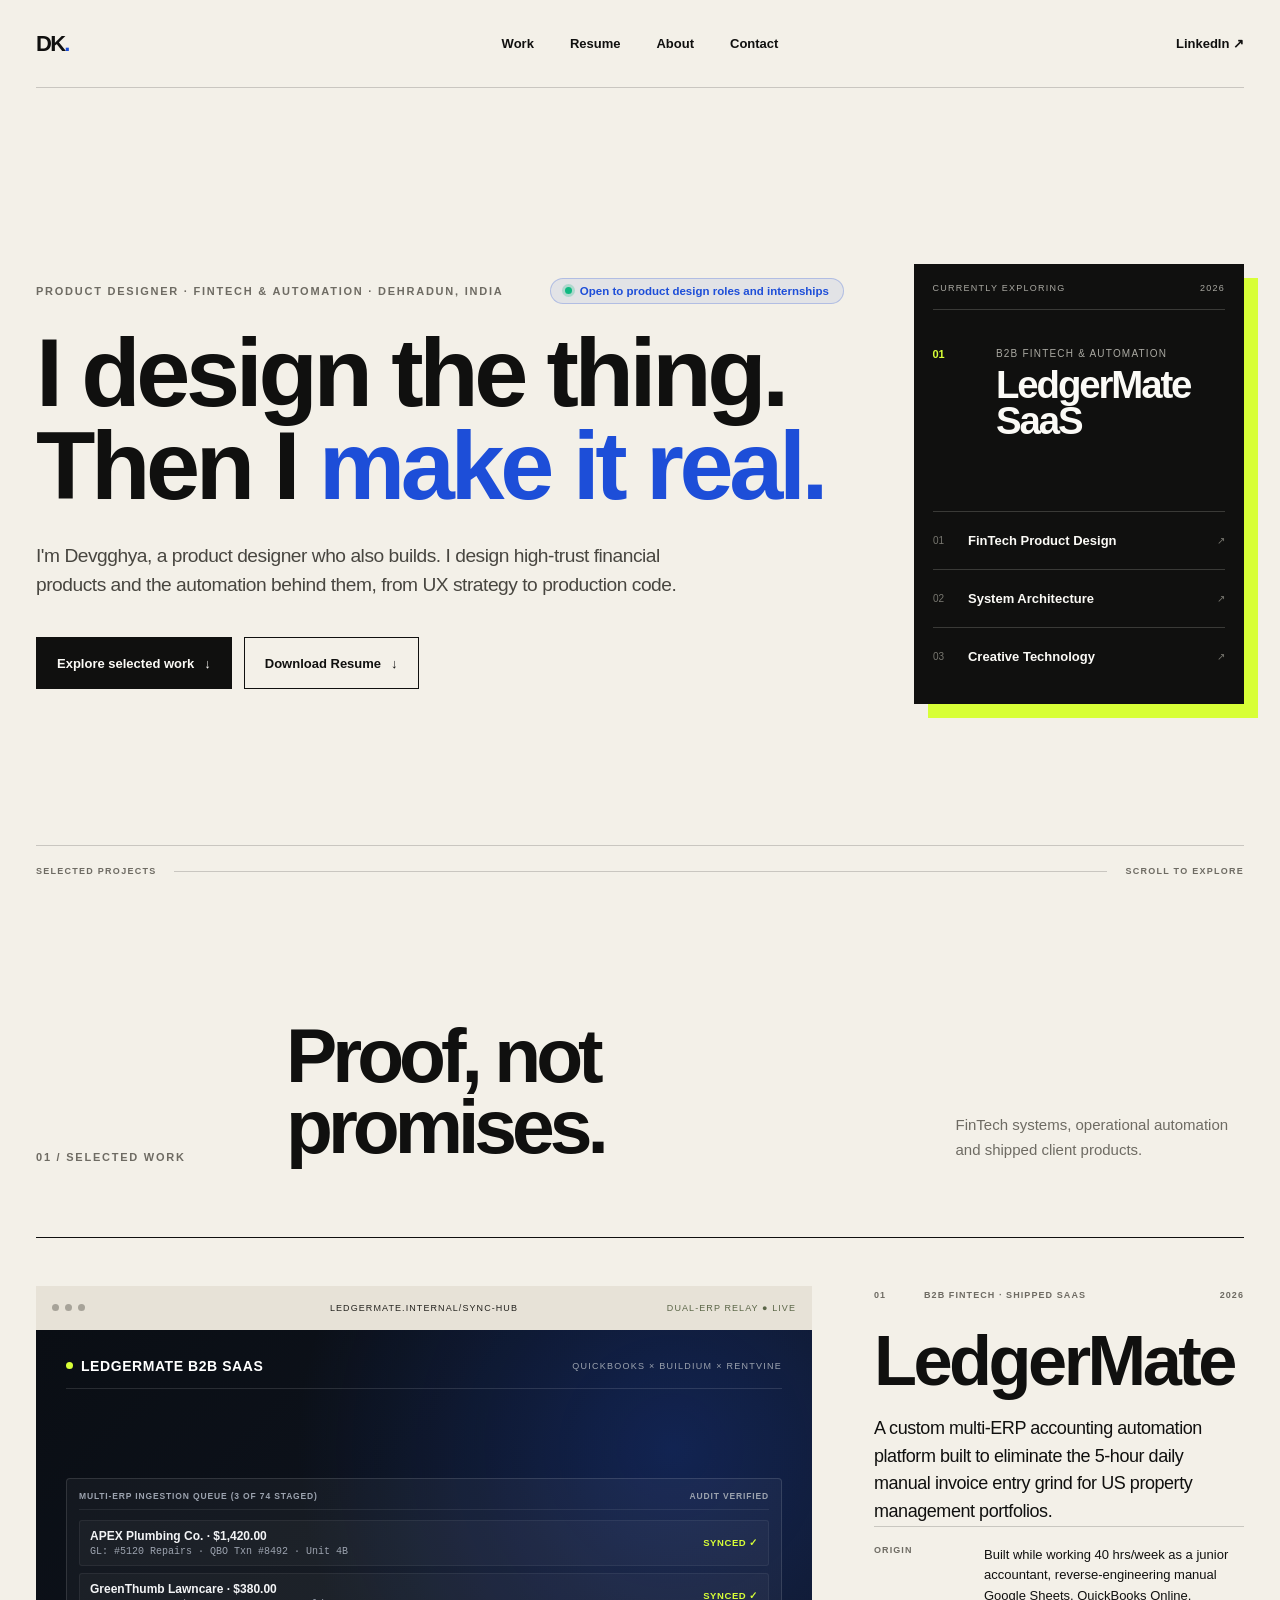
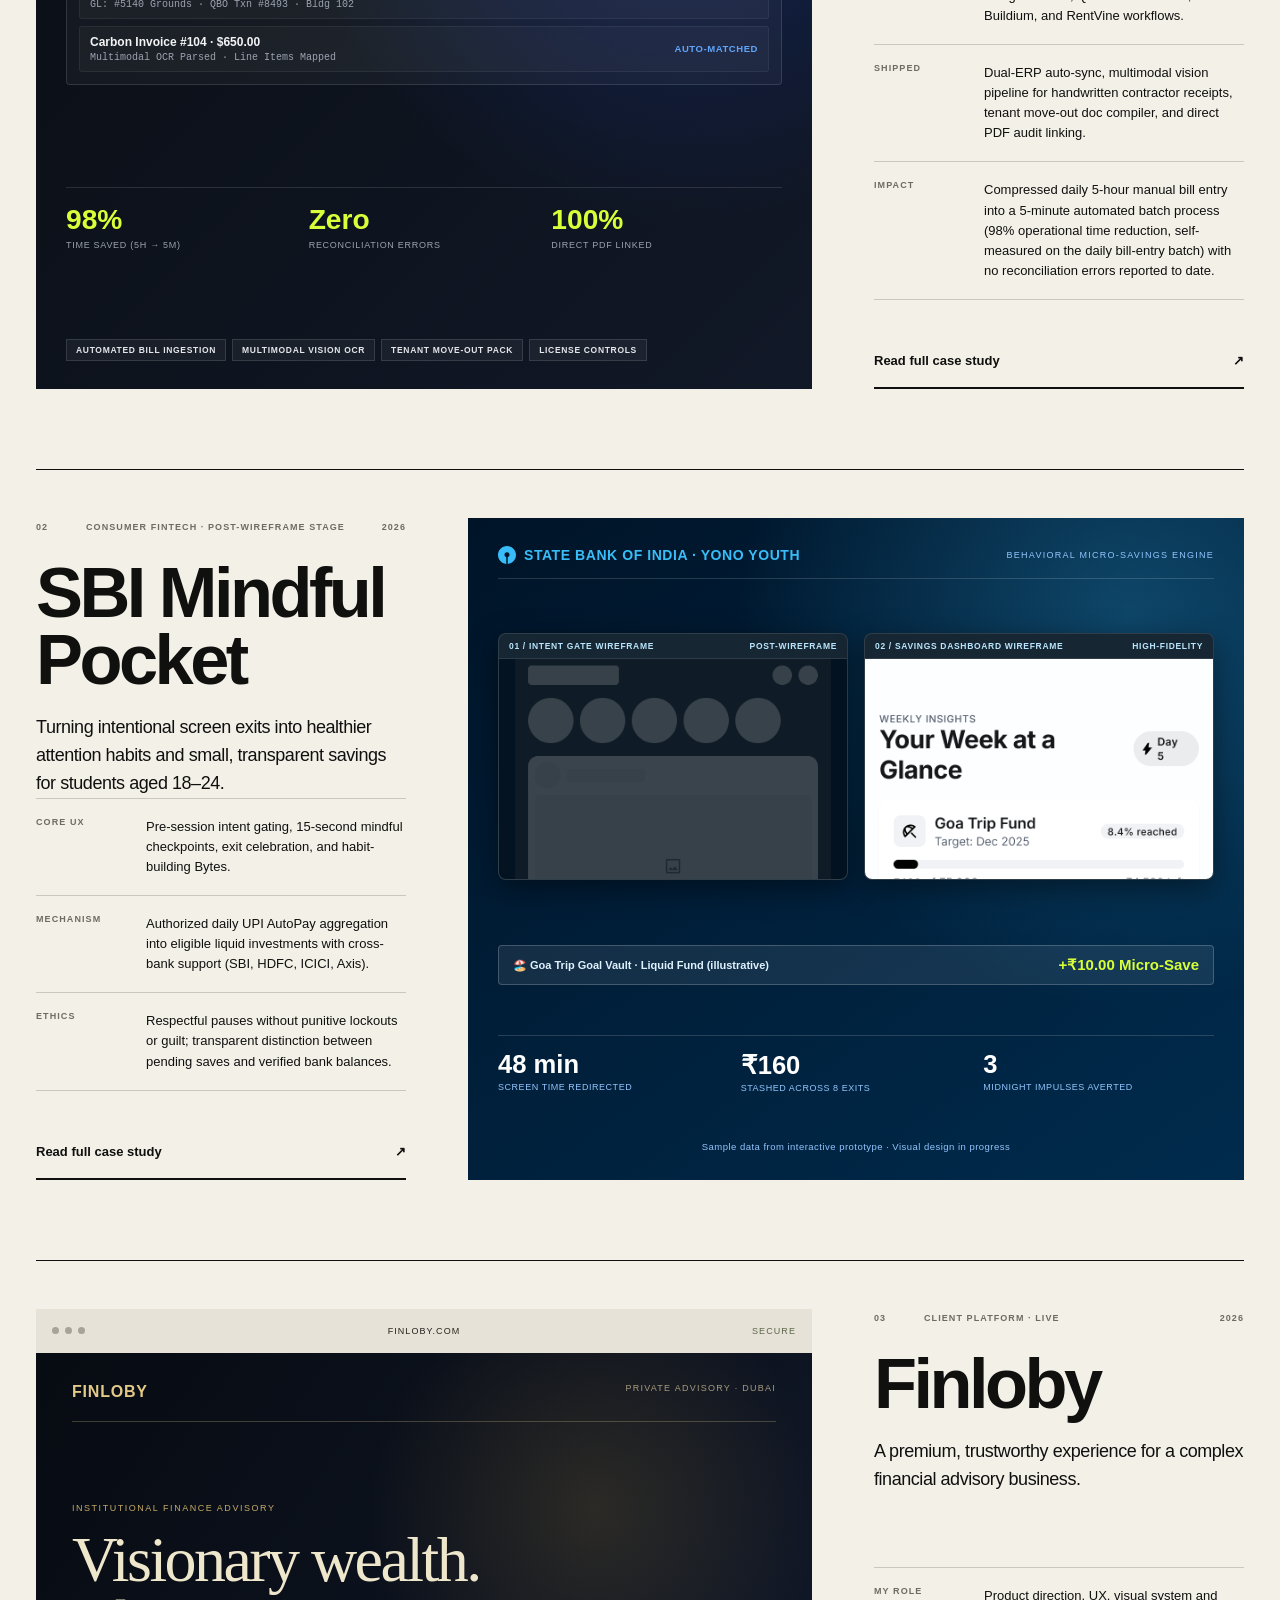
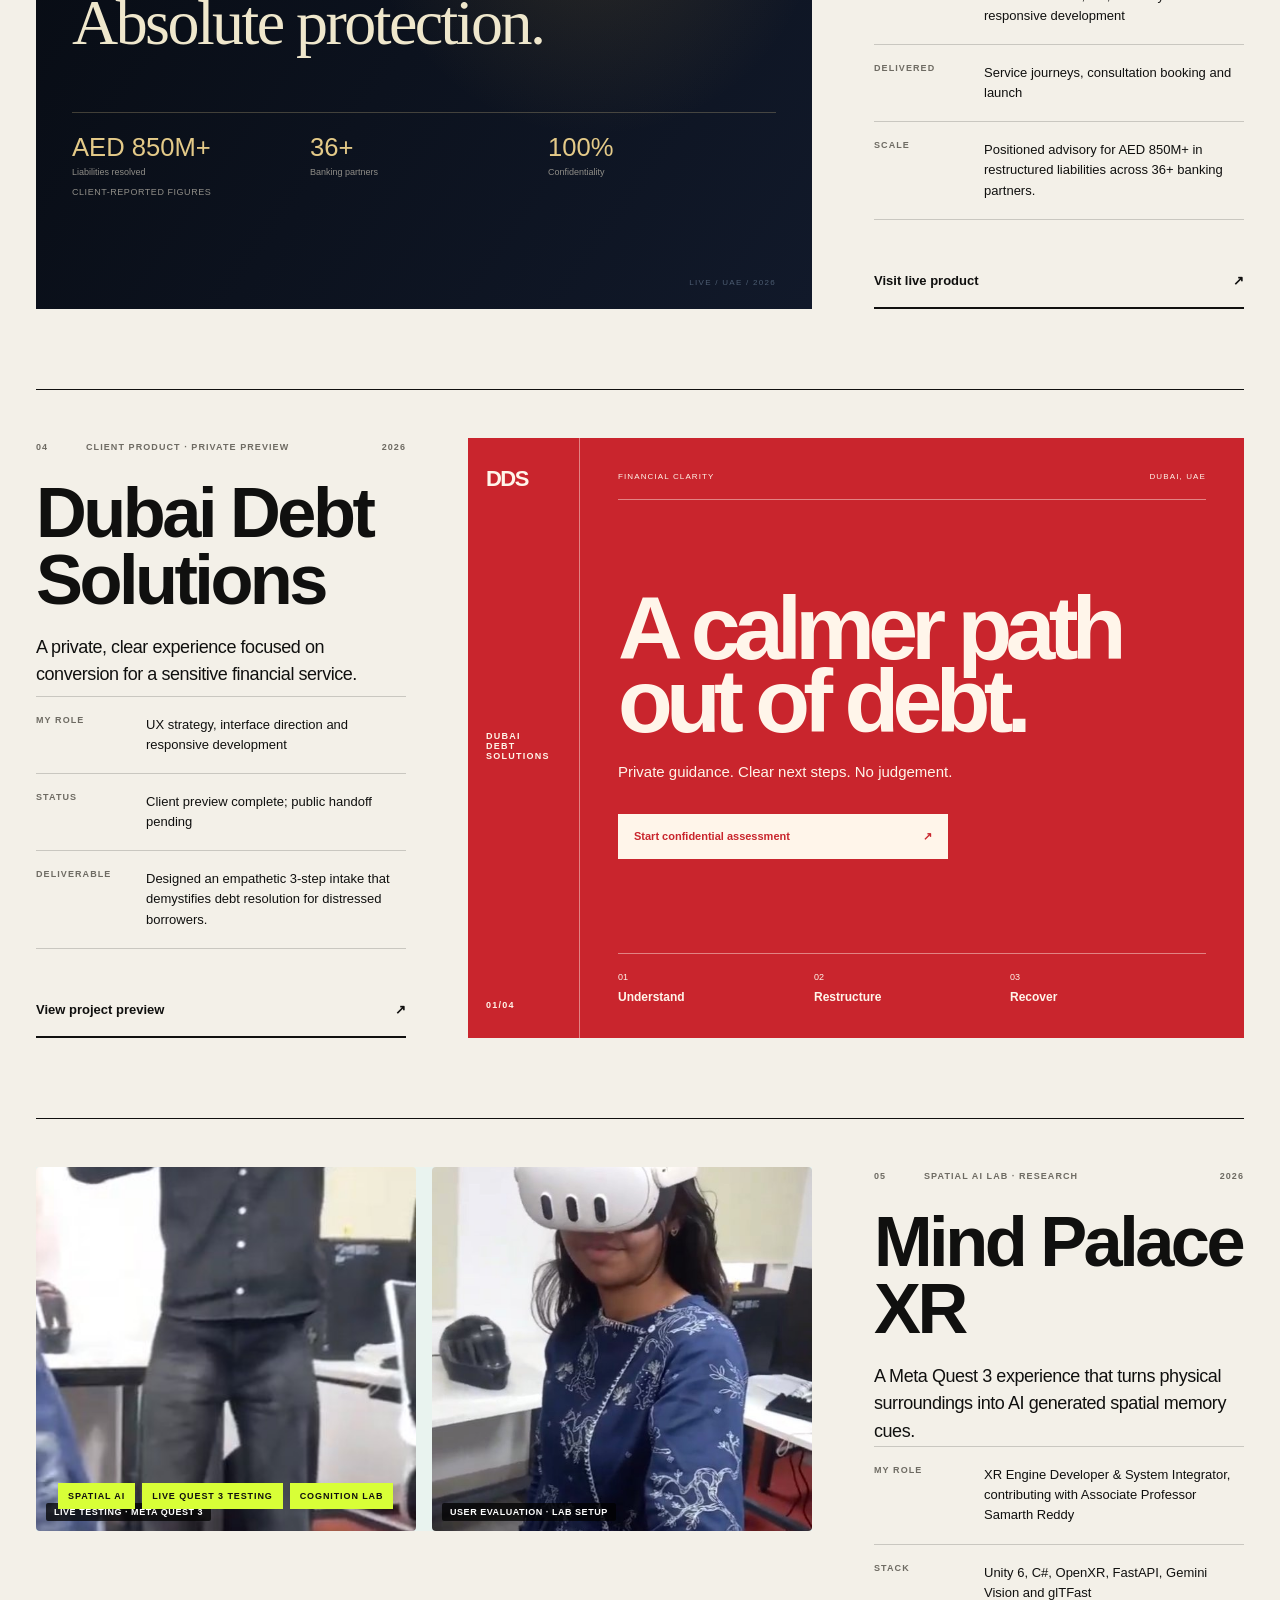
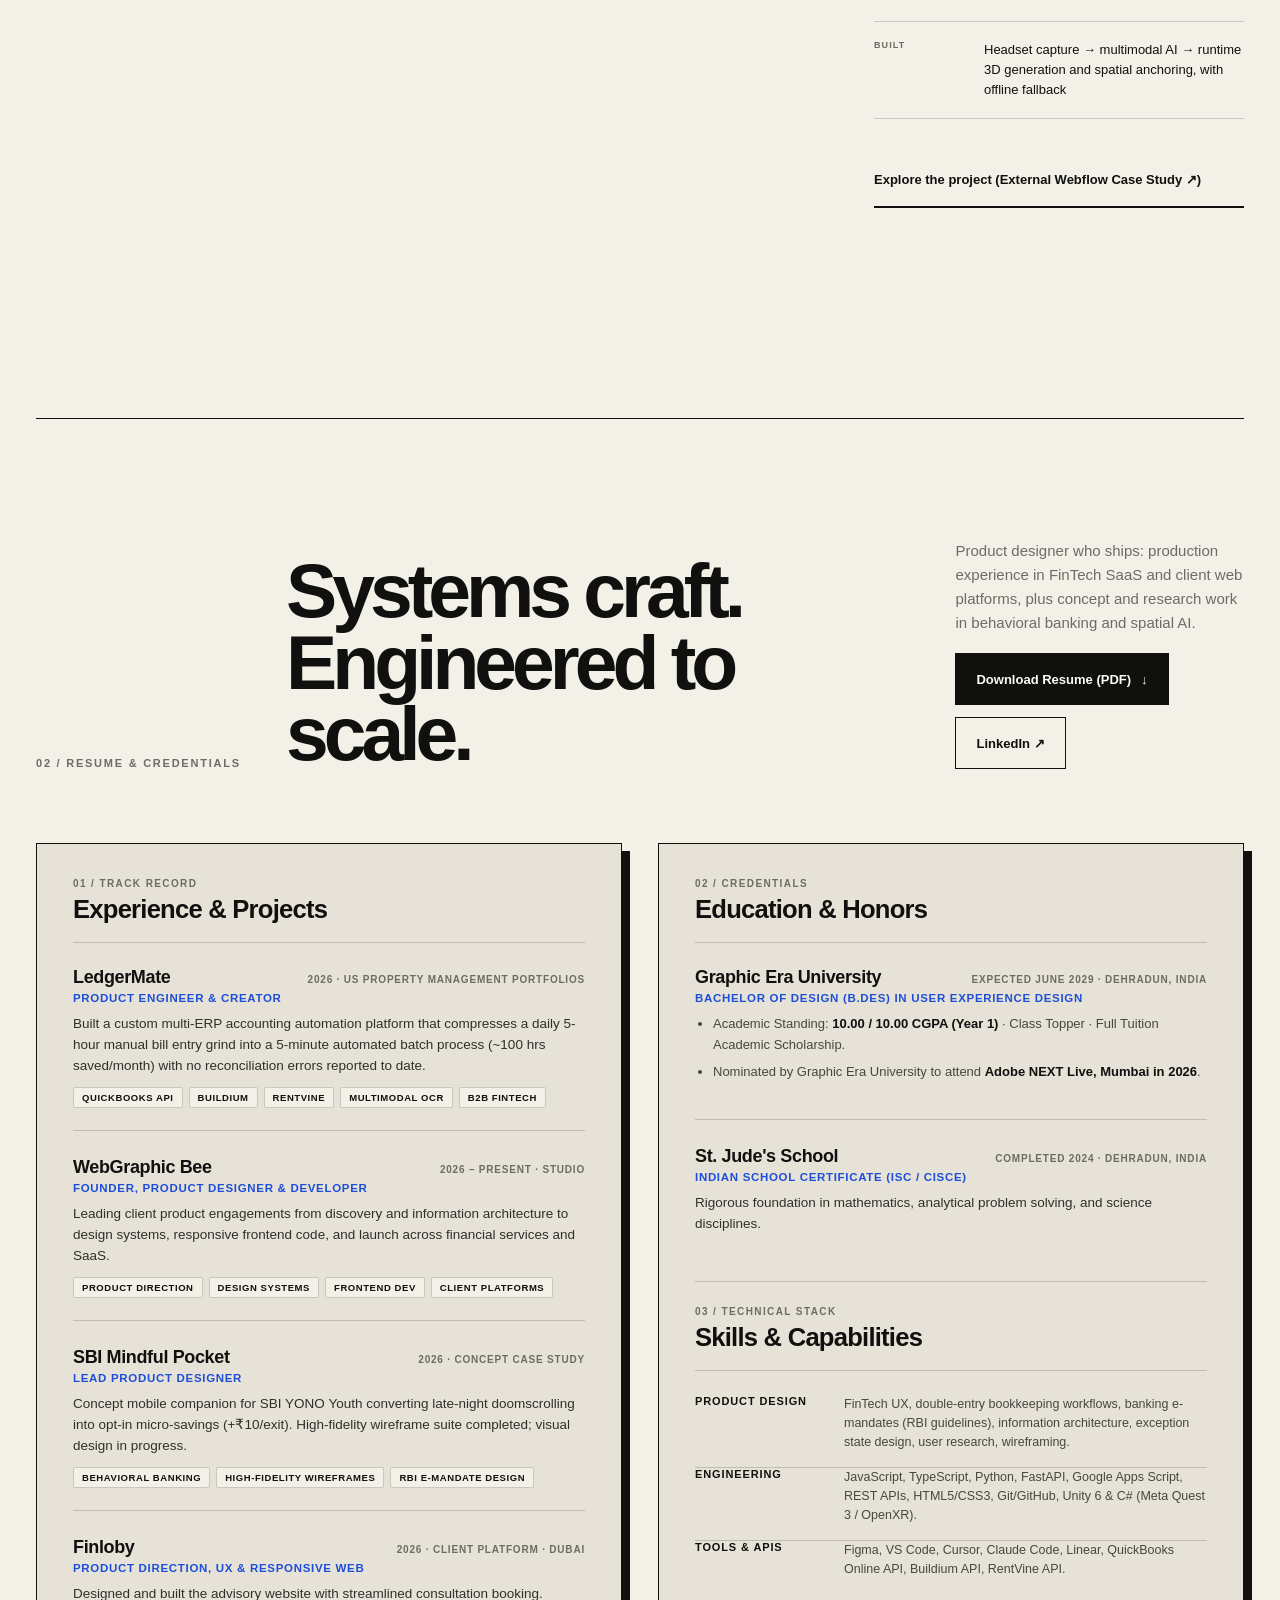
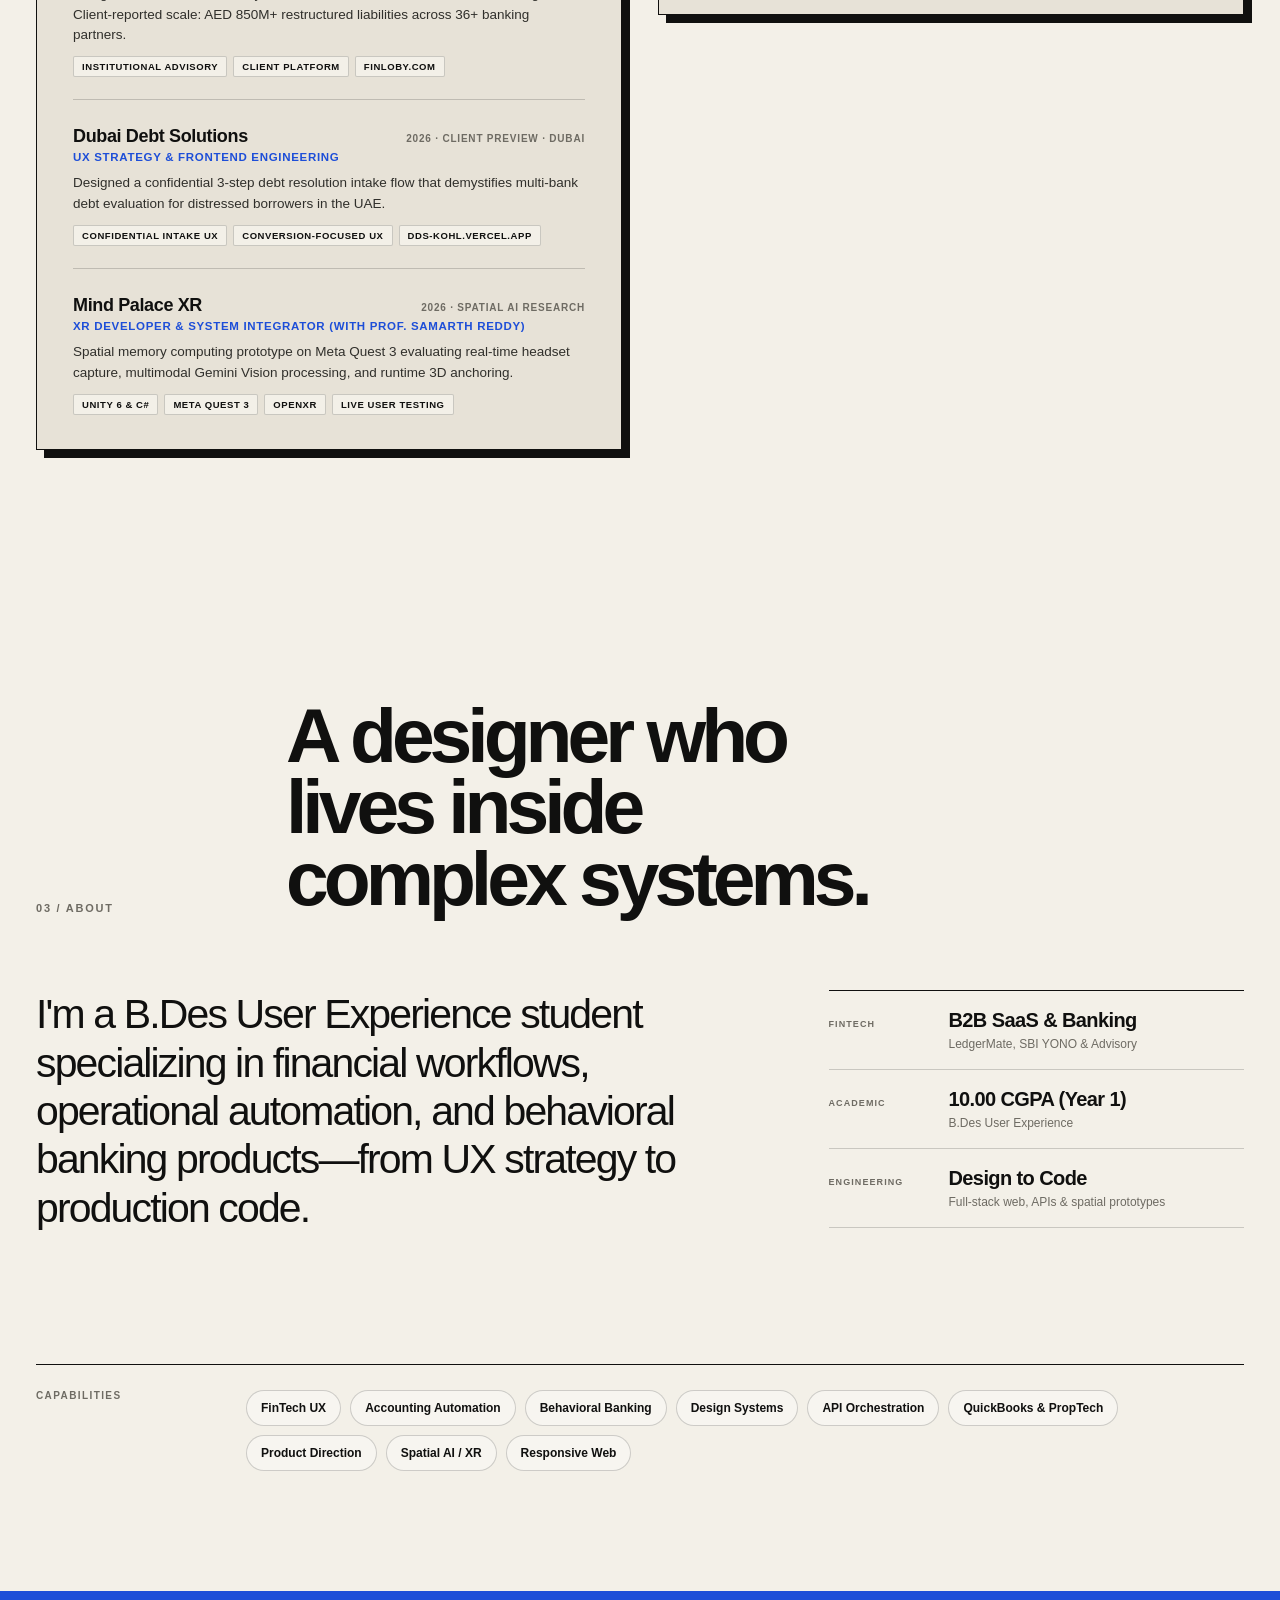
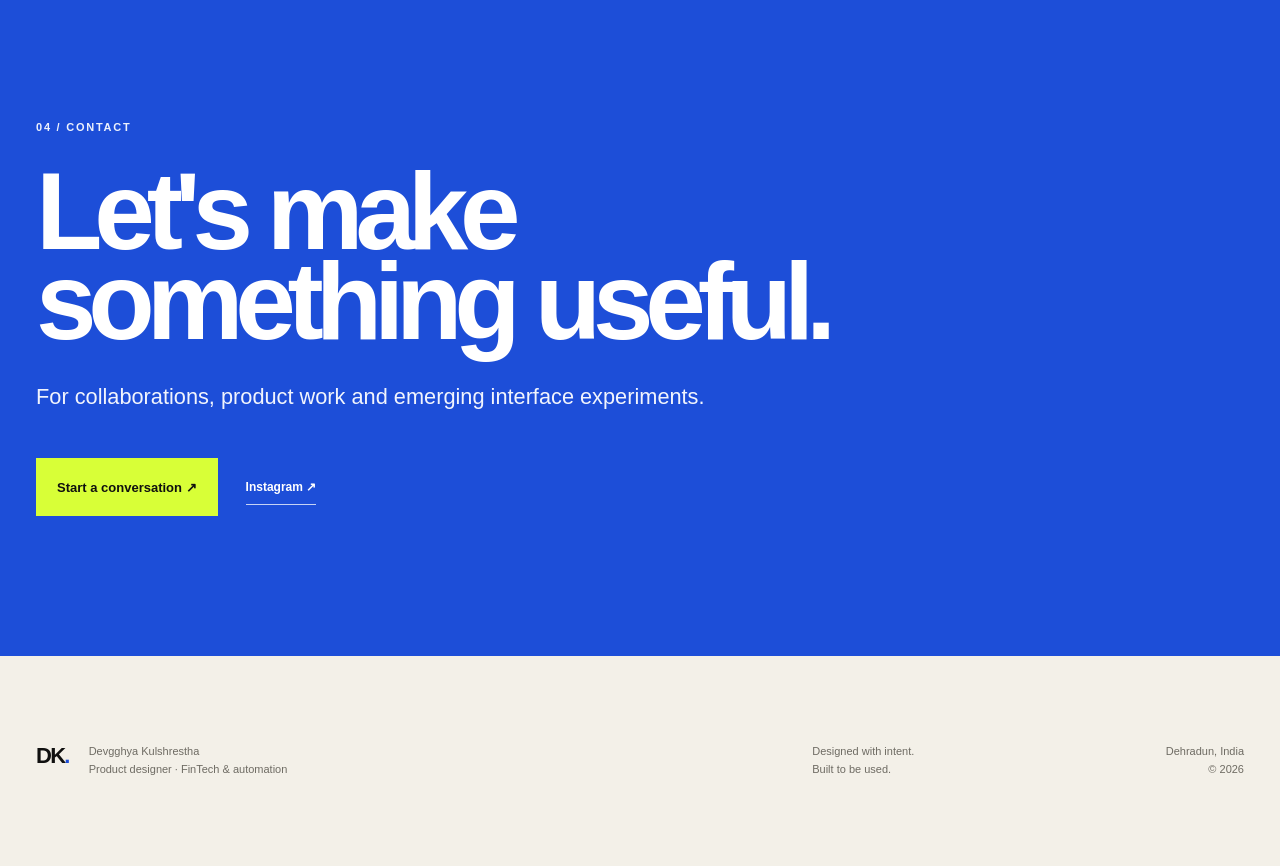
==== commit 497ba7d1: "feat(positioning): standardize headline role, resume CTA, and copy tone" ====
--- a/index.html
+++ b/index.html
@@ -3,17 +3,17 @@
 <head>
   <meta charset="utf-8">
   <meta name="viewport" content="width=device-width,initial-scale=1">
-  <title>Devgghya Kulshrestha | Product Designer &amp; FinTech Systems Builder</title>
-  <meta name="description" content="Portfolio of Devgghya Kulshrestha: product designer and creative technologist building high-trust FinTech systems, accounting automation SaaS, and behavioral banking products.">
+  <title>Devgghya Kulshrestha | Product Designer for FinTech &amp; Automation</title>
+  <meta name="description" content="Portfolio of Devgghya Kulshrestha, a product designer who builds: FinTech UX, accounting automation (LedgerMate) and behavioral banking concepts.">
   <meta name="keywords" content="Devgghya Kulshrestha, Product Designer, FinTech, Accounting Automation, QuickBooks, RentVine, Behavioral Banking, SBI YONO, India">
   <link rel="icon" href="assets/favicon.svg">
   <meta property="og:type" content="website">
-  <meta property="og:title" content="Devgghya Kulshrestha | I design the thing. Then I make it real.">
-  <meta property="og:description" content="FinTech systems, operational automation SaaS, behavioral banking, and creative technology.">
+  <meta property="og:title" content="Devgghya Kulshrestha | Product Designer for FinTech &amp; Automation">
+  <meta property="og:description" content="Portfolio of Devgghya Kulshrestha, a product designer who builds: FinTech UX, accounting automation (LedgerMate) and behavioral banking concepts.">
   <meta property="og:image" content="https://devgghya.github.io/assets/ledgermate_laptop_crop.png">
   <meta name="twitter:card" content="summary_large_image">
   <link rel="stylesheet" href="styles.css">
-  <script type="application/ld+json">{"@context":"https://schema.org","@type":"Person","name":"Devgghya Kulshrestha","jobTitle":"Product Designer and FinTech Systems Builder","address":{"@type":"PostalAddress","addressLocality":"Dehradun","addressCountry":"IN"},"alumniOf":{"@type":"CollegeOrUniversity","name":"Graphic Era University"},"sameAs":["https://www.linkedin.com/in/devgghya-kulshrestha-88909b314","https://www.instagram.com/devgghya"],"knowsAbout":["FinTech Product Design","User Experience","Accounting Automation","QuickBooks Online","Behavioral Banking","XR Engineering","Unity","Creative Technology"]}</script>
+  <script type="application/ld+json">{"@context":"https://schema.org","@type":"Person","name":"Devgghya Kulshrestha","jobTitle":"Product Designer · FinTech & automation","address":{"@type":"PostalAddress","addressLocality":"Dehradun","addressCountry":"IN"},"alumniOf":{"@type":"CollegeOrUniversity","name":"Graphic Era University"},"sameAs":["https://www.linkedin.com/in/devgghya-kulshrestha-88909b314","https://www.instagram.com/devgghya"],"knowsAbout":["FinTech Product Design","User Experience","Accounting Automation","QuickBooks Online","Behavioral Banking","XR Engineering","Unity","Creative Technology"]}</script>
 </head>
 <body>
   <a class="skip-link" href="#work">Skip to selected work</a>
@@ -28,12 +28,18 @@
     <section class="hero shell" id="top">
       <div class="hero-grid">
         <div class="hero-copy">
-          <p class="eyebrow reveal reveal-delay-1">FinTech &amp; Systems Designer · Dehradun, India</p>
+          <div class="hero-top-row reveal reveal-delay-1">
+            <p class="eyebrow">Product Designer · FinTech &amp; automation · Dehradun, India</p>
+            <div class="status-pill" aria-label="Status: Open to product design roles and internships">
+              <span class="status-dot" aria-hidden="true"></span>
+              <span>Open to product design roles and internships</span>
+            </div>
+          </div>
           <h1 class="reveal reveal-delay-2">I design the thing.<br>Then I <span>make it real.</span></h1>
-          <p class="hero-intro reveal reveal-delay-3">I'm Devgghya, a product designer and creative technologist building high-trust financial systems, operational automation SaaS, and behavioral banking products.</p>
+          <p class="hero-intro reveal reveal-delay-3">I'm Devgghya, a product designer who also builds. I design high-trust financial products and the automation behind them, from UX strategy to production code.</p>
           <div class="hero-actions reveal reveal-delay-4">
             <a class="button button-primary" href="#work">Explore selected work <span aria-hidden="true">↓</span></a>
-            <a class="button button-secondary" href="https://www.linkedin.com/in/devgghya-kulshrestha-88909b314" target="_blank" rel="noreferrer">View profile ↗</a>
+            <a class="button button-secondary" href="assets/Devgghya_Kulshrestha_Resume.pdf" download="Devgghya_Kulshrestha_Resume.pdf" target="_blank" rel="noopener">Download Resume <span aria-hidden="true">↓</span></a>
           </div>
         </div>
         <aside class="hero-panel reveal reveal-delay-3" aria-label="Current profile snapshot">
@@ -219,7 +225,7 @@
         <p class="section-kicker">02 / Resume &amp; Credentials</p>
         <h2>Systems craft.<br>Engineered to scale.</h2>
         <div class="resume-heading-action">
-          <p>Product designer &amp; creative technologist with production experience in FinTech SaaS, behavioral banking, and spatial AI.</p>
+          <p>Product designer who ships: production experience in FinTech SaaS and client web platforms, plus concept and research work in behavioral banking and spatial AI.</p>
           <div class="resume-button-group">
             <a class="button button-primary" href="assets/Devgghya_Kulshrestha_Resume.pdf" download="Devgghya_Kulshrestha_Resume.pdf" target="_blank" rel="noopener">Download Resume (PDF) <span aria-hidden="true">↓</span></a>
             <a class="button button-secondary" href="https://www.linkedin.com/in/devgghya-kulshrestha-88909b314" target="_blank" rel="noreferrer">LinkedIn ↗</a>
@@ -228,93 +234,58 @@
       </div>
 
       <div class="resume-grid">
-        <!-- Col 1: Experience & Shipped Products -->
+        <!-- Col 1: Experience & Projects -->
         <div class="resume-card">
           <div class="resume-card-header">
             <span>01 / Track Record</span>
-            <h3>Experience &amp; Shipped Products</h3>
+            <h3>Experience &amp; Projects</h3>
           </div>
           <div class="resume-entries">
             <article class="resume-entry">
               <div class="resume-entry-top">
                 <h4>LedgerMate</h4>
-                <span class="resume-date">2026 · US Accounting Clients</span>
-              </div>
-              <p class="resume-role">Product Engineer &amp; Founder</p>
-              <p class="resume-desc">Engineered a custom B2B SaaS automation platform while working as a junior accountant, eliminating repetitive daily bill entry for US property management portfolios.</p>
-              <ul class="resume-bullets">
-                <li>Automated bidirectional sync across Google Sheets, QuickBooks Online, Buildium, and RentVine APIs with direct PDF evidence linking and remote license control.</li>
-                <li>Engineered multimodal AI vision pipeline parsing handwritten contractor invoices and automated tenant move-out document assembly.</li>
-                <li>Compressed daily 5-hour manual transcription grind into a 5-minute automated batch process (<strong>98% operational time reduction</strong>, self-measured on the daily bill-entry batch) with every entry traceable to its source PDF.</li>
-              </ul>
+                <span class="resume-date">2026 · US Property Management Portfolios</span>
+              </div>
+              <p class="resume-role">Product Engineer &amp; Creator</p>
+              <p class="resume-desc">Built a custom multi-ERP accounting automation platform that compresses a daily 5-hour manual bill entry grind into a 5-minute automated batch process (~100 hrs saved/month) with no reconciliation errors reported to date.</p>
               <div class="resume-tags">
-                <span>QuickBooks API</span><span>Buildium</span><span>RentVine</span><span>Multimodal OCR</span><span>B2B FinTech</span><span>98% Time Saved</span>
+                <span>QuickBooks API</span><span>Buildium</span><span>RentVine</span><span>Multimodal OCR</span><span>B2B FinTech</span>
               </div>
             </article>
 
             <article class="resume-entry">
               <div class="resume-entry-top">
                 <h4>WebGraphic Bee</h4>
-                <span class="resume-date">2026 – Present · Remote</span>
+                <span class="resume-date">2026 – Present · Studio</span>
               </div>
               <p class="resume-role">Founder, Product Designer &amp; Developer</p>
-              <p class="resume-desc">Leading client product engagements from discovery, user flows, and information architecture to design systems, frontend code, and production deployment.</p>
-              <ul class="resume-bullets">
-                <li>Shipped launch-ready platforms across financial services, advisory, education and SaaS.</li>
-              </ul>
+              <p class="resume-desc">Leading client product engagements from discovery and information architecture to design systems, responsive frontend code, and launch across financial services and SaaS.</p>
               <div class="resume-tags">
-                <span>Product Direction</span><span>Design Systems</span><span>Frontend Dev</span><span>Vercel / GitHub</span>
+                <span>Product Direction</span><span>Design Systems</span><span>Frontend Dev</span><span>Client Platforms</span>
               </div>
             </article>
 
-            <article class="resume-entry">
-              <div class="resume-entry-top">
-                <h4>Mind Palace XR</h4>
-                <span class="resume-date">2026 – Present · Research</span>
-              </div>
-              <p class="resume-role">Contributor, XR Developer &amp; System Integrator</p>
-              <p class="resume-desc">Spatial memory computing system for Meta Quest 3 translating the Method of Loci into 3D cues in collaboration with Associate Professor Samarth Reddy.</p>
-              <ul class="resume-bullets">
-                <li>Integrated headset camera feeds with an asynchronous FastAPI relay for multimodal Gemini Vision AI processing and runtime glTF 3D anchoring with offline procedural fallbacks.</li>
-              </ul>
-              <div class="resume-tags">
-                <span>Unity 6 &amp; C#</span><span>Meta Quest 3</span><span>OpenXR</span><span>FastAPI</span><span>Gemini Vision</span>
-              </div>
-            </article>
-          </div>
-        </div>
-
-        <!-- Col 2: FinTech Systems, Education & Skills -->
-        <div class="resume-card">
-          <div class="resume-card-header">
-            <span>02 / FinTech Portfolio</span>
-            <h3>Selected FinTech Systems</h3>
-          </div>
-          <div class="resume-entries">
             <article class="resume-entry">
               <div class="resume-entry-top">
                 <h4>SBI Mindful Pocket</h4>
-                <span class="resume-date">2026 · Android &amp; iOS Case Study</span>
-              </div>
-              <p class="resume-role">Lead Product Designer (FinTech &amp; Behavioral Design)</p>
-              <p class="resume-desc">Concept mobile companion for SBI YONO Youth that turns intentional exits from late-night scrolling into opt-in micro-savings (+₹10 per exit, into an eligible liquid fund; returns are market-linked and not guaranteed).</p>
-              <ul class="resume-bullets">
-                <li>57-student survey + 8 in-depth interviews; designed behavioral intervention loops and a daily batched UPI AutoPay savings flow aligned with RBI e-mandate guidelines (concept; partner and regulatory validation required).</li>
-              </ul>
+                <span class="resume-date">2026 · Concept Case Study</span>
+              </div>
+              <p class="resume-role">Lead Product Designer</p>
+              <p class="resume-desc">Concept mobile companion for SBI YONO Youth converting late-night doomscrolling into opt-in micro-savings (+₹10/exit). High-fidelity wireframe suite completed; visual design in progress.</p>
               <div class="resume-tags">
-                <span>Behavioral Banking</span><span>Android &amp; iOS Wellbeing APIs</span><span>RBI e-mandate design</span><span>YONO Youth</span>
+                <span>Behavioral Banking</span><span>High-Fidelity Wireframes</span><span>RBI e-mandate design</span>
               </div>
             </article>
 
             <article class="resume-entry">
               <div class="resume-entry-top">
                 <h4>Finloby</h4>
-                <span class="resume-date">2026 · Live Platform · Dubai</span>
+                <span class="resume-date">2026 · Client Platform · Dubai</span>
               </div>
               <p class="resume-role">Product Direction, UX &amp; Responsive Web</p>
-              <p class="resume-desc">Designed and built the client's advisory website with streamlined consultation booking. Client-reported scale: AED 850M+ restructured, 36+ banking partners.</p>
+              <p class="resume-desc">Designed and built the advisory website with streamlined consultation booking. Client-reported scale: AED 850M+ restructured liabilities across 36+ banking partners.</p>
               <div class="resume-tags">
-                <span>Institutional Advisory</span><span>AED 850M+ Liabilities</span><span>finloby.com</span>
+                <span>Institutional Advisory</span><span>Client Platform</span><span>finloby.com</span>
               </div>
             </article>
 
@@ -324,16 +295,30 @@
                 <span class="resume-date">2026 · Client Preview · Dubai</span>
               </div>
               <p class="resume-role">UX Strategy &amp; Frontend Engineering</p>
-              <p class="resume-desc">Empathetic 3-step confidential debt assessment intake flow demystifying multi-bank debt evaluation for distressed borrowers.</p>
+              <p class="resume-desc">Designed a confidential 3-step debt resolution intake flow that demystifies multi-bank debt evaluation for distressed borrowers in the UAE.</p>
               <div class="resume-tags">
                 <span>Confidential Intake UX</span><span>Conversion-focused UX</span><span>dds-kohl.vercel.app</span>
               </div>
             </article>
-          </div>
-
-          <!-- Education & Honors -->
-          <div class="resume-card-header resume-card-subhead">
-            <span>03 / Credentials</span>
+
+            <article class="resume-entry">
+              <div class="resume-entry-top">
+                <h4>Mind Palace XR</h4>
+                <span class="resume-date">2026 · Spatial AI Research</span>
+              </div>
+              <p class="resume-role">XR Developer &amp; System Integrator (with Prof. Samarth Reddy)</p>
+              <p class="resume-desc">Spatial memory computing prototype on Meta Quest 3 evaluating real-time headset capture, multimodal Gemini Vision processing, and runtime 3D anchoring.</p>
+              <div class="resume-tags">
+                <span>Unity 6 &amp; C#</span><span>Meta Quest 3</span><span>OpenXR</span><span>Live User Testing</span>
+              </div>
+            </article>
+          </div>
+        </div>
+
+        <!-- Col 2: Education & Technical Skills -->
+        <div class="resume-card">
+          <div class="resume-card-header">
+            <span>02 / Credentials</span>
             <h3>Education &amp; Honors</h3>
           </div>
           <div class="resume-entries">
@@ -344,29 +329,38 @@
               </div>
               <p class="resume-role">Bachelor of Design (B.Des) in User Experience Design</p>
               <ul class="resume-bullets">
-                <li>Academic Standing: <strong>10.00 / 10.00 CGPA</strong> (First Year).</li>
+                <li>Academic Standing: <strong>10.00 / 10.00 CGPA (Year 1)</strong> · Class Topper · Full Tuition Academic Scholarship.</li>
                 <li>Nominated by Graphic Era University to attend <strong>Adobe NEXT Live, Mumbai in 2026</strong>.</li>
               </ul>
             </article>
-          </div>
-
-          <!-- Skills & Tooling -->
+
+            <article class="resume-entry">
+              <div class="resume-entry-top">
+                <h4>St. Jude's School</h4>
+                <span class="resume-date">Completed 2024 · Dehradun, India</span>
+              </div>
+              <p class="resume-role">Indian School Certificate (ISC / CISCE)</p>
+              <p class="resume-desc">Rigorous foundation in mathematics, analytical problem solving, and science disciplines.</p>
+            </article>
+          </div>
+
+          <!-- Skills breakdown -->
           <div class="resume-card-header resume-card-subhead">
-            <span>04 / Competencies</span>
-            <h3>Skills &amp; Toolkit</h3>
-          </div>
-          <div class="resume-skills-block">
+            <span>03 / Technical Stack</span>
+            <h3>Skills &amp; Capabilities</h3>
+          </div>
+          <div class="resume-skills-list">
             <div class="resume-skill-row">
-              <span class="resume-skill-label">FinTech &amp; Systems UX</span>
-              <p>Financial Workflows, Accounting Automation, Behavioral Economics, Nudge Architecture, Double-Entry Mental Models, QuickBooks Online &amp; RentVine Sync, Trust &amp; Compliance UX, Design Systems, Rapid Prototyping</p>
+              <span class="resume-skill-label">Product Design</span>
+              <p>FinTech UX, double-entry bookkeeping workflows, banking e-mandates (RBI guidelines), information architecture, exception state design, user research, wireframing.</p>
             </div>
             <div class="resume-skill-row">
-              <span class="resume-skill-label">Code &amp; Prototyping</span>
-              <p>JavaScript, TypeScript, Python, FastAPI, Google Apps Script, REST APIs, HTML5/CSS3, Git/GitHub, Unity 6 &amp; C#, OpenXR, Android &amp; iOS Wellbeing APIs (FamilyControls &amp; UsageStats)</p>
+              <span class="resume-skill-label">Engineering</span>
+              <p>JavaScript, TypeScript, Python, FastAPI, Google Apps Script, REST APIs, HTML5/CSS3, Git/GitHub, Unity 6 &amp; C# (Meta Quest 3 / OpenXR).</p>
             </div>
             <div class="resume-skill-row">
-              <span class="resume-skill-label">Tools &amp; Platforms</span>
-              <p>Figma, Cursor, VS Code, Vercel, QuickBooks API, Android ADB, Webflow, macOS/Windows</p>
+              <span class="resume-skill-label">Tools &amp; APIs</span>
+              <p>Figma, VS Code, Cursor, Claude Code, Linear, QuickBooks Online API, Buildium API, RentVine API.</p>
             </div>
           </div>
         </div>
@@ -375,14 +369,14 @@
 
     <section class="about-section shell" id="about">
       <div class="section-heading compact"><p class="section-kicker">03 / About</p><h2>A designer who lives inside complex systems.</h2></div>
-      <div class="about-grid"><div class="about-copy"><p>I'm a B.Des User Experience student specializing in financial workflows, operational automation, and behavioral banking products—from UX strategy to production code.</p></div><div class="signal-list"><div><span>FinTech</span><strong>B2B SaaS &amp; Banking</strong><p>LedgerMate, SBI YONO &amp; Advisory</p></div><div><span>Academic</span><strong>10.00 CGPA</strong><p>B.Des User Experience</p></div><div><span>Engineering</span><strong>Design to Code</strong><p>Full-stack web, APIs &amp; spatial prototypes</p></div></div></div>
+      <div class="about-grid"><div class="about-copy"><p>I'm a B.Des User Experience student specializing in financial workflows, operational automation, and behavioral banking products—from UX strategy to production code.</p></div><div class="signal-list"><div><span>FinTech</span><strong>B2B SaaS &amp; Banking</strong><p>LedgerMate, SBI YONO &amp; Advisory</p></div><div><span>Academic</span><strong>10.00 CGPA (Year 1)</strong><p>B.Des User Experience</p></div><div><span>Engineering</span><strong>Design to Code</strong><p>Full-stack web, APIs &amp; spatial prototypes</p></div></div></div>
       <div class="capabilities"><p>Capabilities</p><div><span>FinTech UX</span><span>Accounting Automation</span><span>Behavioral Banking</span><span>Design Systems</span><span>API Orchestration</span><span>QuickBooks &amp; PropTech</span><span>Product Direction</span><span>Spatial AI / XR</span><span>Responsive Web</span></div></div>
     </section>
 
     <section class="contact-section" id="contact"><div class="shell"><p class="section-kicker">04 / Contact</p><h2>Let's make<br>something useful.</h2><p class="contact-copy">For collaborations, product work and emerging interface experiments.</p><div class="contact-actions"><a class="button contact-button" href="https://www.linkedin.com/in/devgghya-kulshrestha-88909b314" target="_blank" rel="noreferrer">Start a conversation ↗</a><a class="text-link" href="https://www.instagram.com/devgghya" target="_blank" rel="noreferrer">Instagram ↗</a></div></div></section>
   </main>
 
-  <footer class="site-footer shell"><div><span class="monogram">DK<span>.</span></span><p>Devgghya Kulshrestha<br>Product designer &amp; creative technologist</p></div><p>Designed with intent.<br>Built to be used.</p><p>Dehradun, India<br>© 2026</p></footer>
+  <footer class="site-footer shell"><div><span class="monogram">DK<span>.</span></span><p>Devgghya Kulshrestha<br>Product designer · FinTech &amp; automation</p></div><p>Designed with intent.<br>Built to be used.</p><p>Dehradun, India<br>© 2026</p></footer>
 
   <!-- LedgerMate Slide-Out Case Study Modal -->
   <div id="lm-modal" class="modal-backdrop" role="dialog" aria-modal="true" aria-labelledby="lm-modal-title" onclick="handleBackdropClick(event)">
--- a/styles.css
+++ b/styles.css
@@ -342,3 +342,9 @@
 .mindpalace-duo figure { margin:0; position:relative; overflow:hidden; background:#000; border-radius:4px; }
 .mindpalace-duo img { width:100%; height:100%; object-fit:cover; display:block; }
 .mindpalace-duo figcaption { position:absolute; bottom:10px; left:10px; background:rgba(0,0,0,.75); color:#fff; font-size:9px; font-weight:700; padding:4px 8px; border-radius:2px; letter-spacing:.06em; text-transform:uppercase; }
+
+/* Phase 2: Positioning, status pill & exception queue styles */
+.hero-top-row { display:flex; justify-content:space-between; align-items:center; flex-wrap:wrap; gap:12px; }
+.status-pill { display:inline-flex; align-items:center; gap:8px; padding:6px 14px; background:rgba(29,78,216,.08); border:1px solid rgba(29,78,216,.25); border-radius:100px; font-size:11.5px; font-weight:700; color:var(--blue); }
+.status-dot { width:7px; height:7px; border-radius:50%; background:#10b981; box-shadow:0 0 0 3px rgba(16,185,129,.25); display:inline-block; animation:pulse-glow 2s infinite; }
+@keyframes pulse-glow { 0%,100% { opacity:1; transform:scale(1); } 50% { opacity:.5; transform:scale(.9); } }
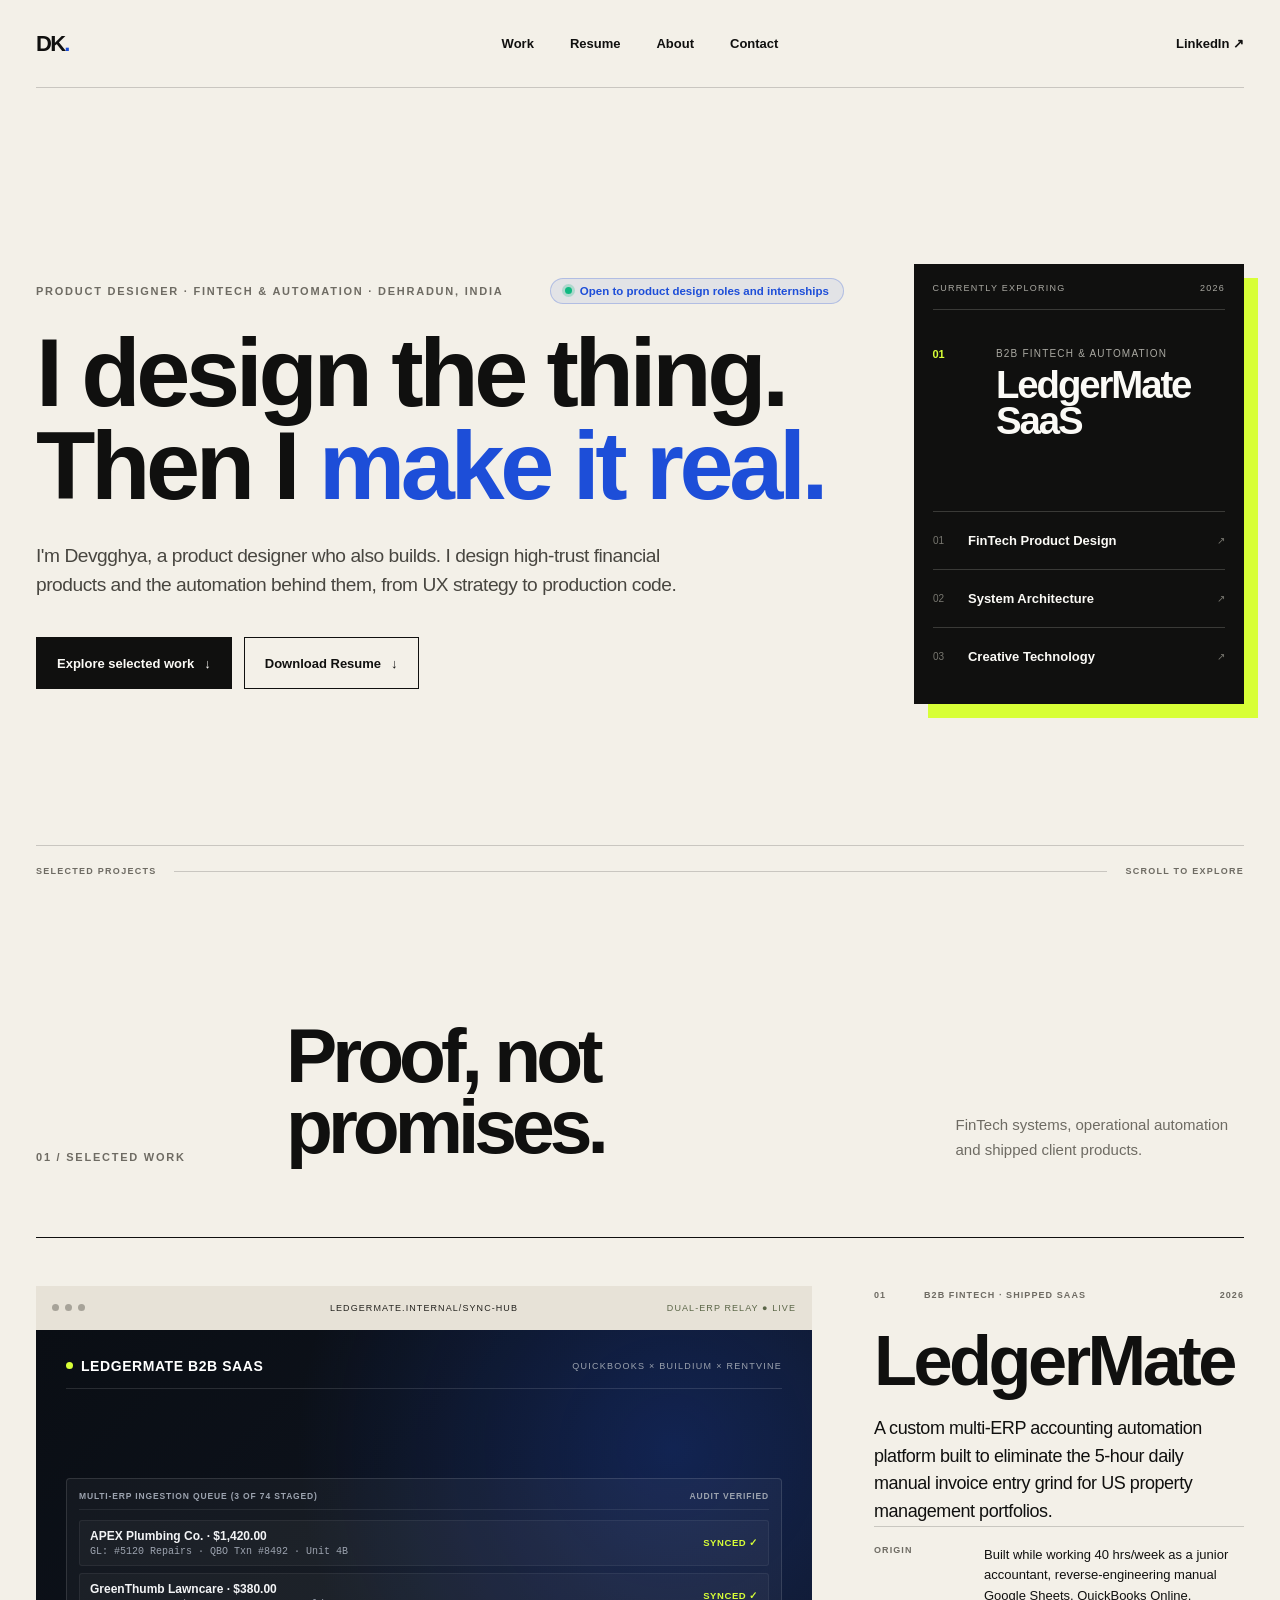
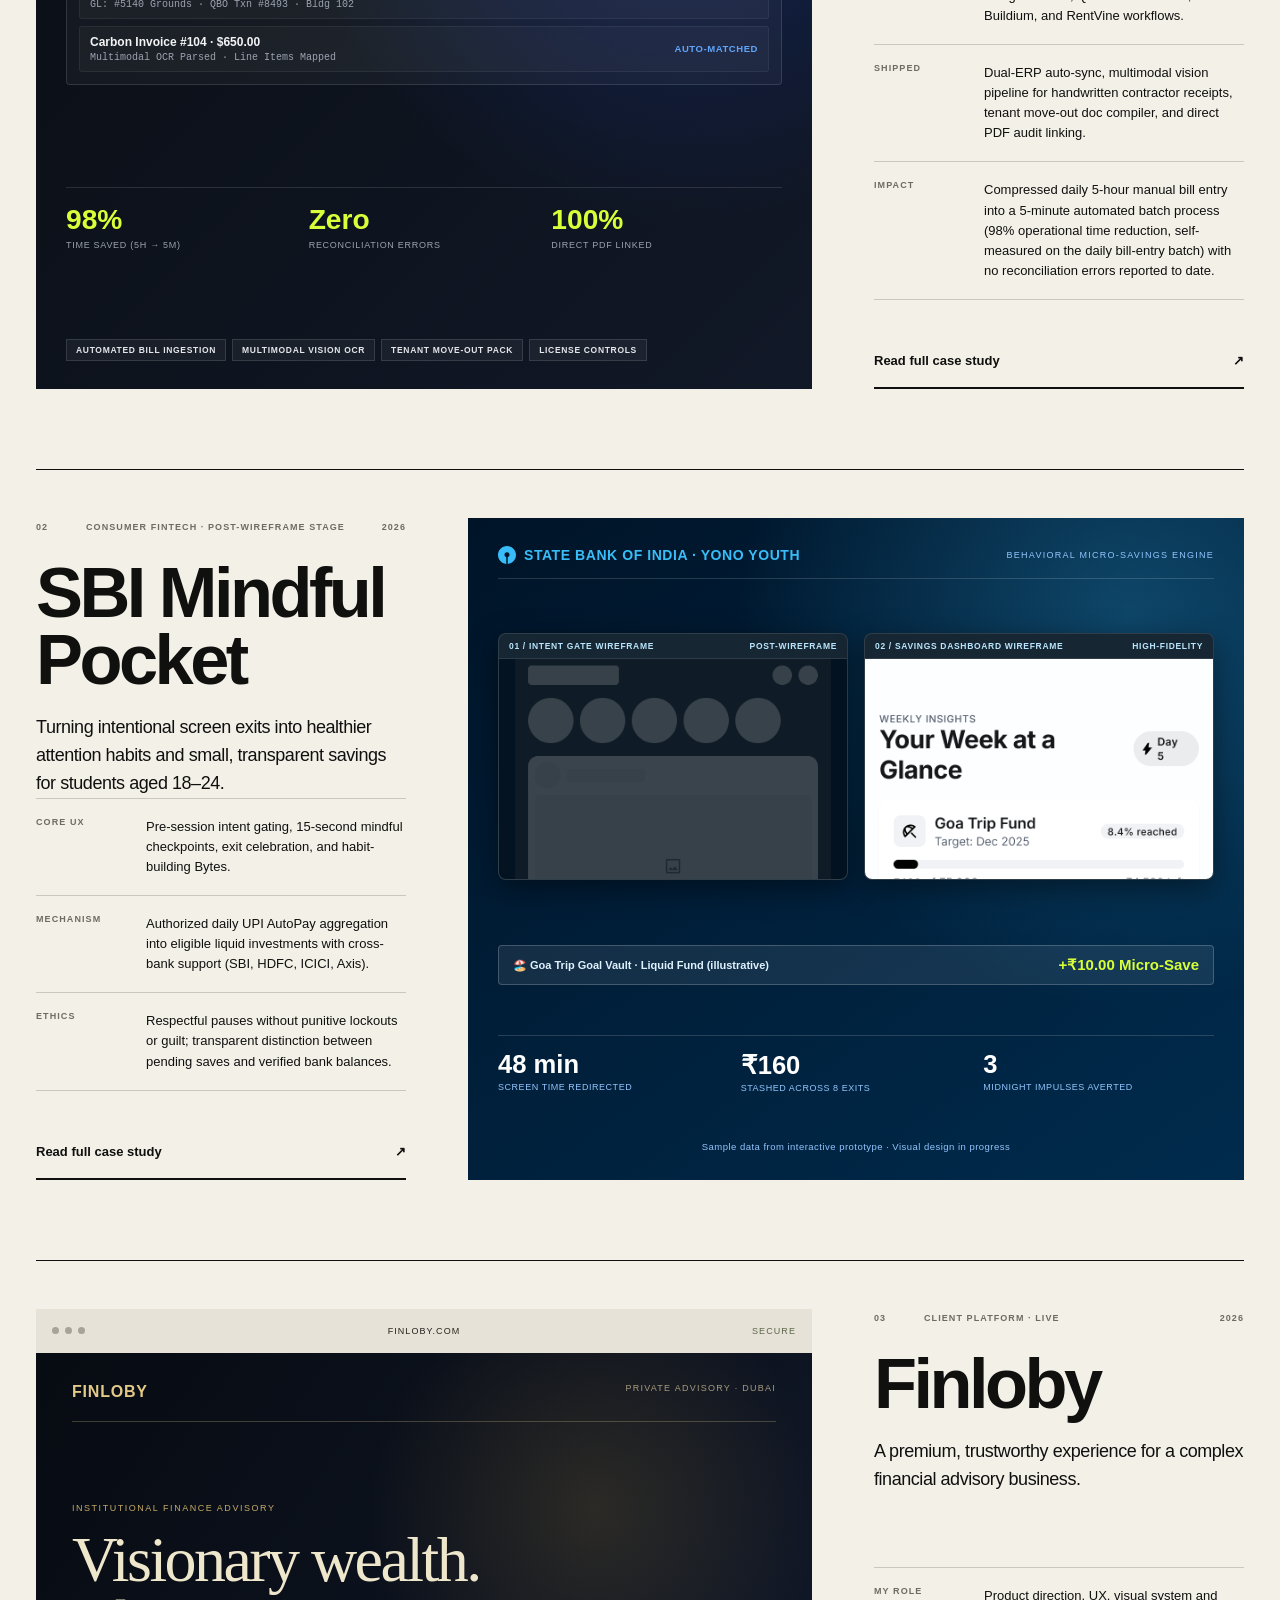
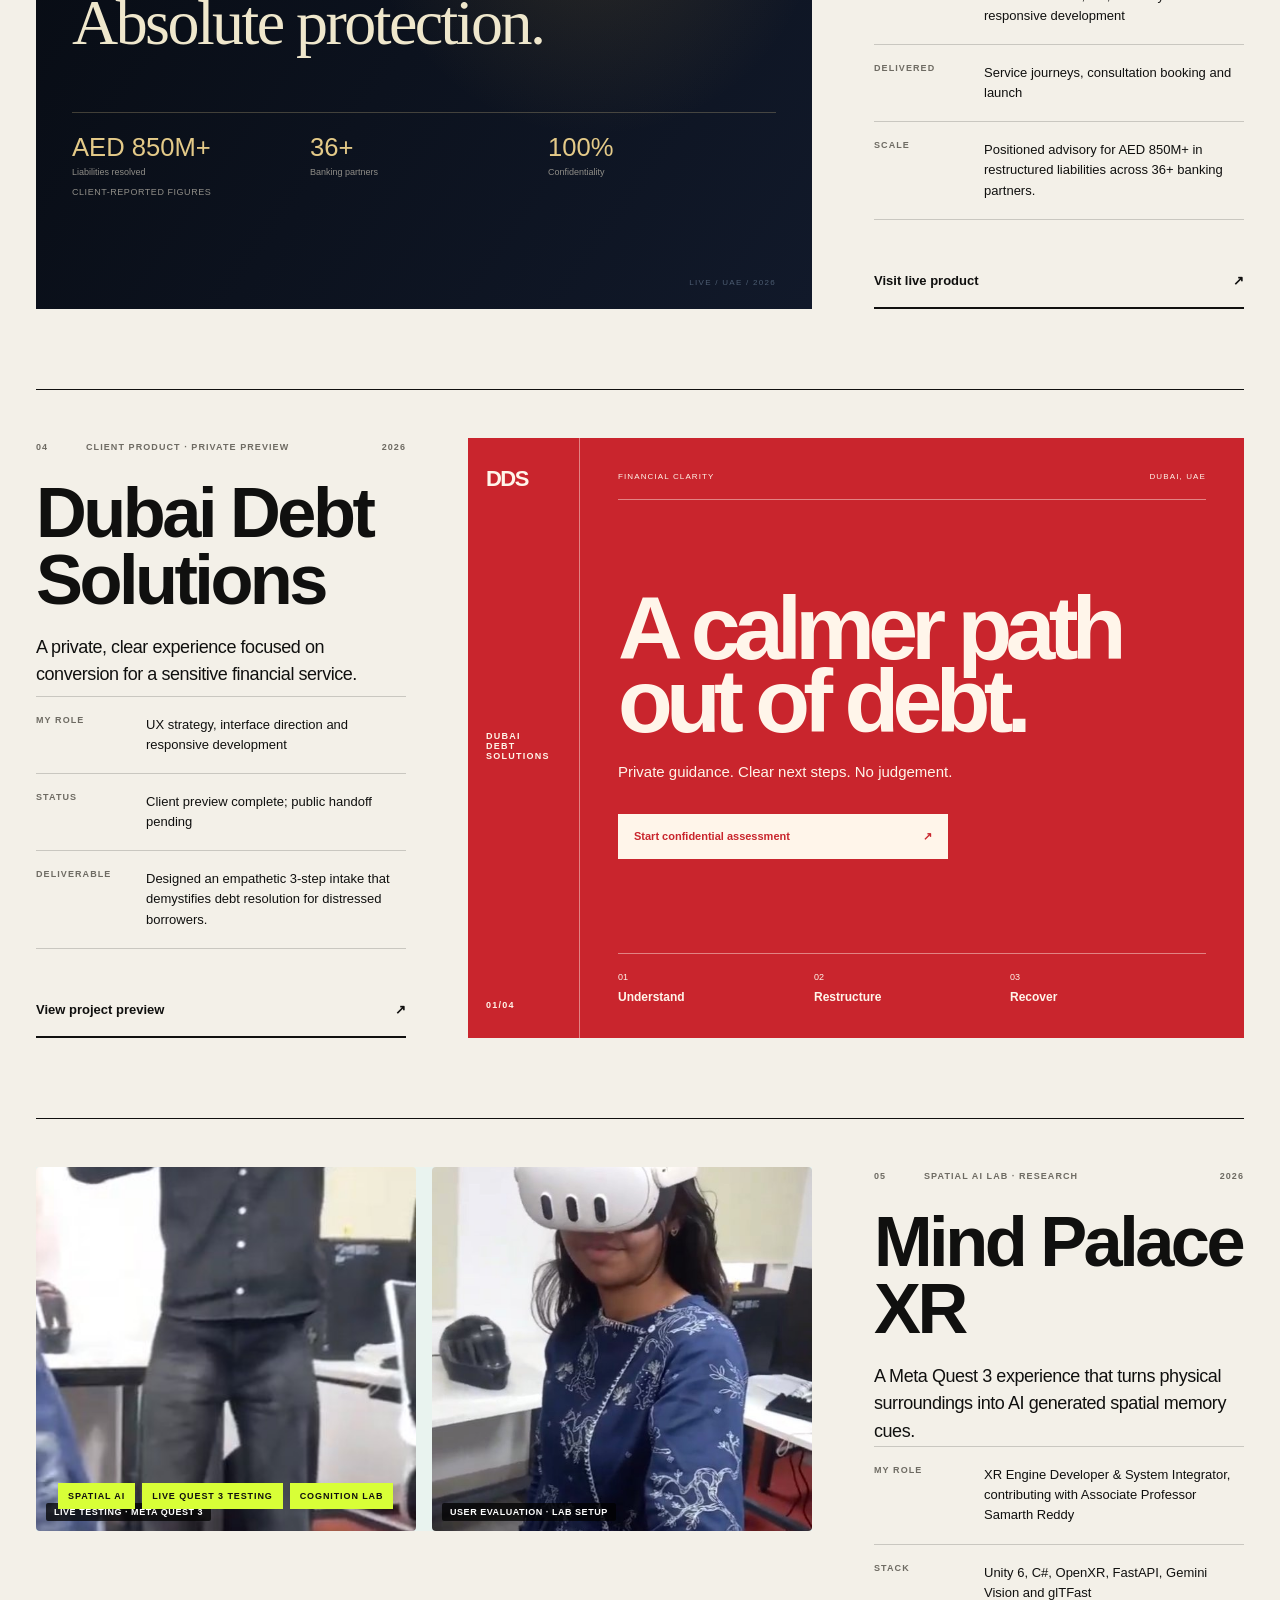
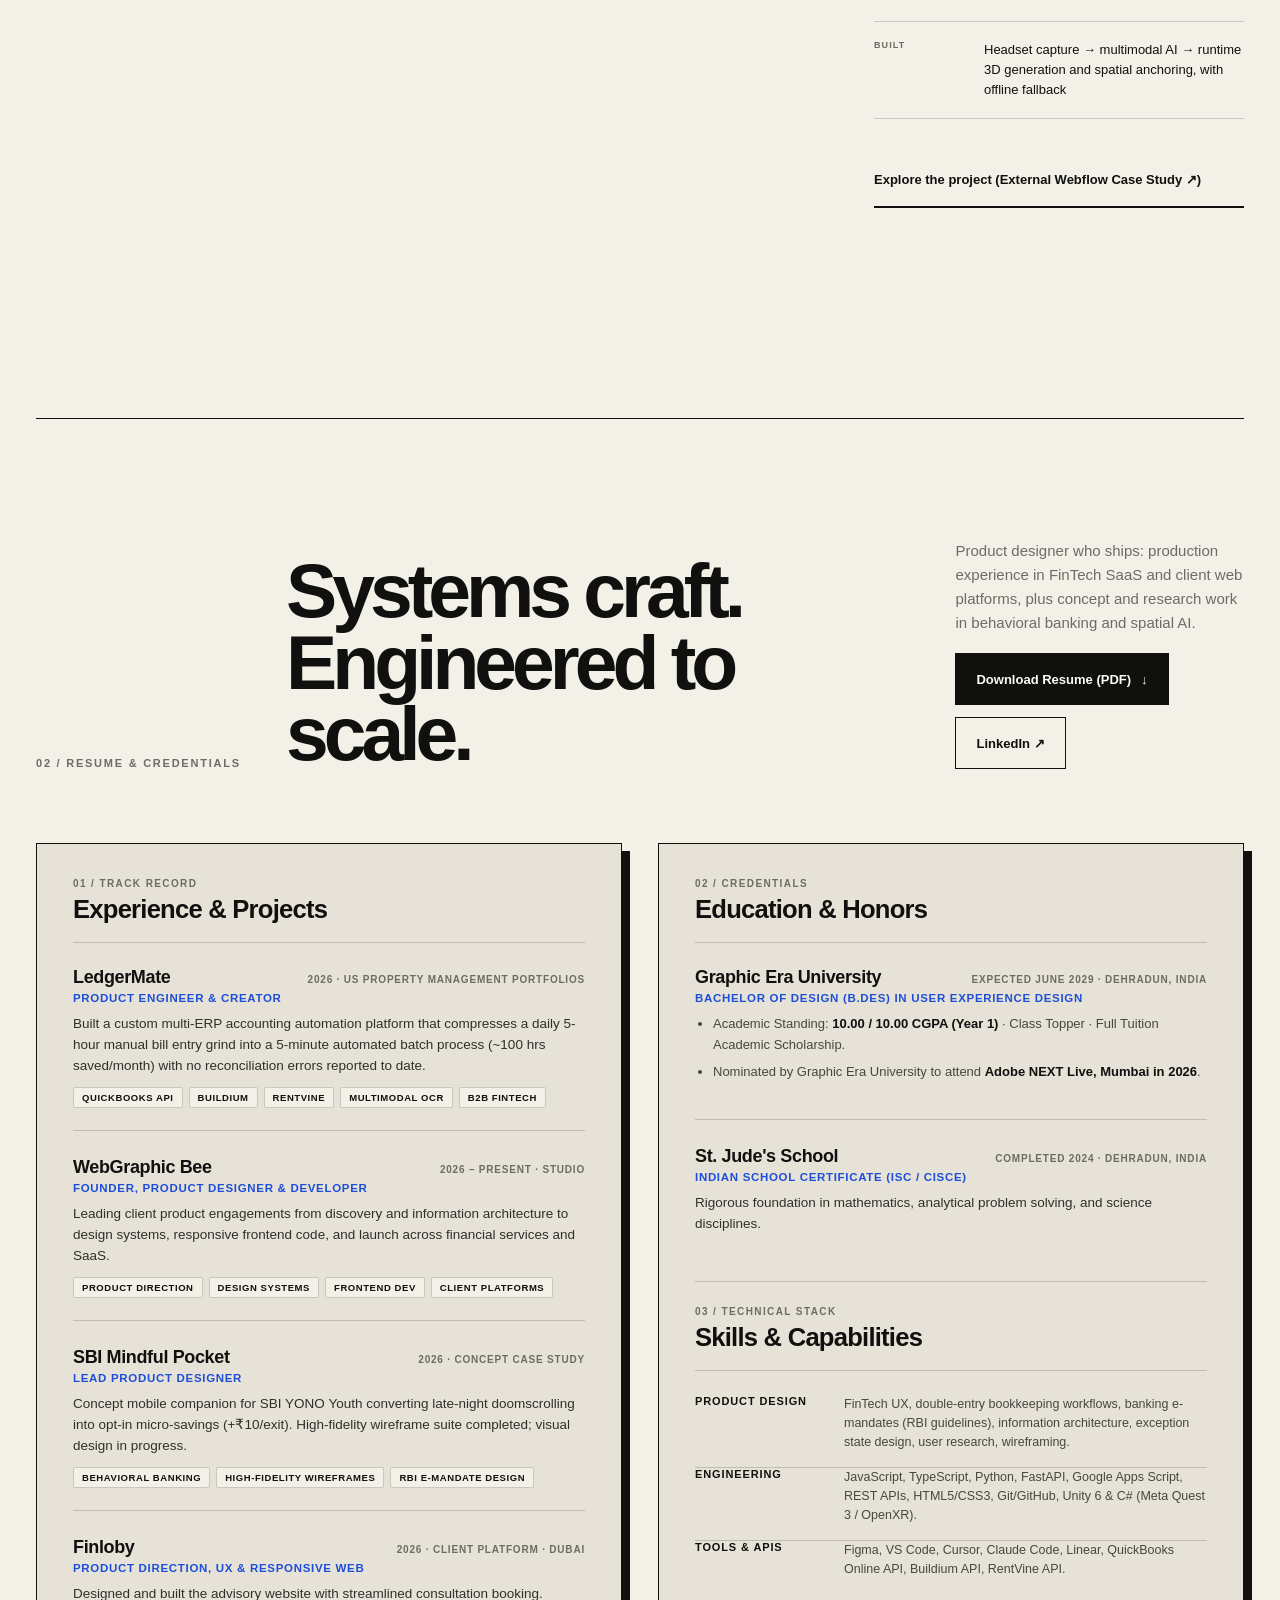
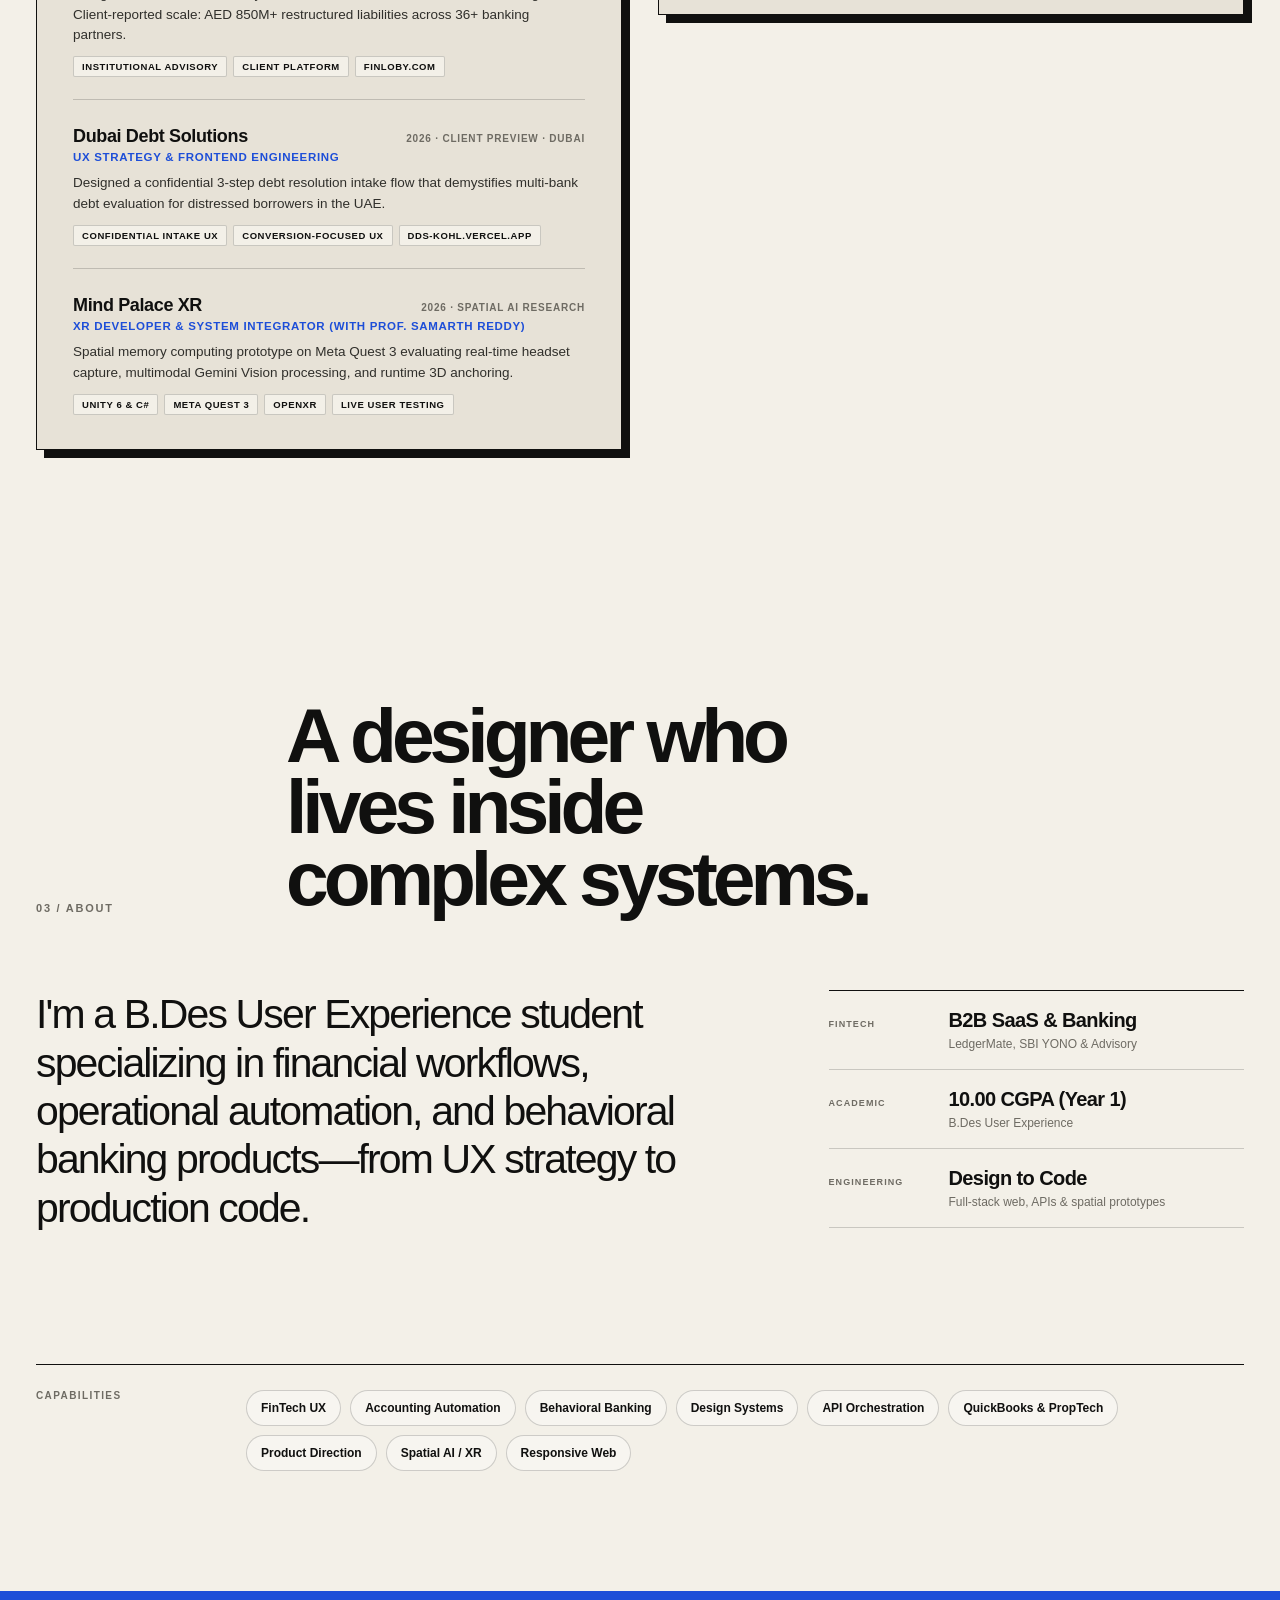
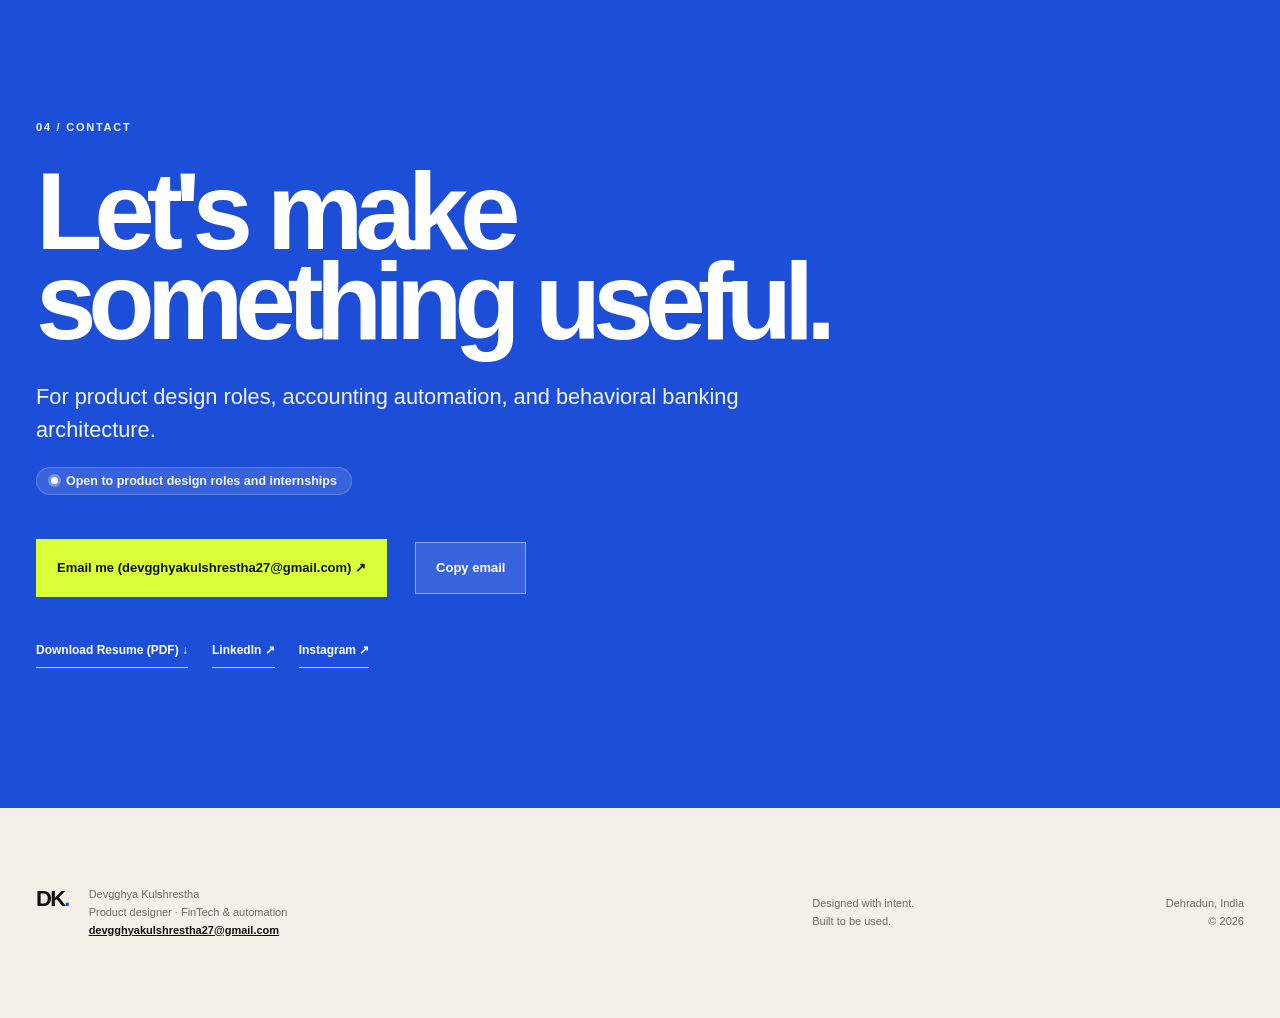
==== commit a642e41d: "feat(contact): streamline enquiry flow, email action, and availability" ====
--- a/index.html
+++ b/index.html
@@ -118,7 +118,7 @@
             <div><span>Shipped</span><p>Dual-ERP auto-sync, multimodal vision pipeline for handwritten contractor receipts, tenant move-out doc compiler, and direct PDF audit linking.</p></div>
             <div><span>Impact</span><p>Compressed daily 5-hour manual bill entry into a 5-minute automated batch process (98% operational time reduction, self-measured on the daily bill-entry batch) with no reconciliation errors reported to date.</p></div>
           </div>
-          <button type="button" class="project-link" onclick="openLmModal()" aria-haspopup="dialog">Read full case study <span>↗</span></button>
+          <a class="project-link" href="work/ledgermate/">Read full case study <span>↗</span></a>
         </div>
       </article>
 
@@ -175,7 +175,7 @@
             <div><span>Mechanism</span><p>Authorized daily UPI AutoPay aggregation into eligible liquid investments with cross-bank support (SBI, HDFC, ICICI, Axis).</p></div>
             <div><span>Ethics</span><p>Respectful pauses without punitive lockouts or guilt; transparent distinction between pending saves and verified bank balances.</p></div>
           </div>
-          <button type="button" class="project-link" onclick="openSbiModal()" aria-haspopup="dialog">Read full case study <span>↗</span></button>
+          <a class="project-link" href="work/sbi-mindful-pocket/">Read full case study <span>↗</span></a>
         </div>
       </article>
 
@@ -373,436 +373,44 @@
       <div class="capabilities"><p>Capabilities</p><div><span>FinTech UX</span><span>Accounting Automation</span><span>Behavioral Banking</span><span>Design Systems</span><span>API Orchestration</span><span>QuickBooks &amp; PropTech</span><span>Product Direction</span><span>Spatial AI / XR</span><span>Responsive Web</span></div></div>
     </section>
 
-    <section class="contact-section" id="contact"><div class="shell"><p class="section-kicker">04 / Contact</p><h2>Let's make<br>something useful.</h2><p class="contact-copy">For collaborations, product work and emerging interface experiments.</p><div class="contact-actions"><a class="button contact-button" href="https://www.linkedin.com/in/devgghya-kulshrestha-88909b314" target="_blank" rel="noreferrer">Start a conversation ↗</a><a class="text-link" href="https://www.instagram.com/devgghya" target="_blank" rel="noreferrer">Instagram ↗</a></div></div></section>
+    <section class="contact-section" id="contact">
+      <div class="shell">
+        <p class="section-kicker">04 / Contact</p>
+        <h2>Let's make<br>something useful.</h2>
+        <p class="contact-copy">For product design roles, accounting automation, and behavioral banking architecture.</p>
+        <div>
+          <span class="contact-availability">
+            <span class="status-dot" aria-hidden="true" style="background:#fff;box-shadow:0 0 0 3px rgba(255,255,255,.3);"></span>
+            Open to product design roles and internships
+          </span>
+        </div>
+        <div class="contact-actions">
+          <a class="button contact-button" href="mailto:devgghyakulshrestha27@gmail.com?subject=Portfolio%20enquiry">Email me (devgghyakulshrestha27@gmail.com) ↗</a>
+          <button type="button" class="button button-copy-email" onclick="copyEmail(this)" aria-label="Copy email address to clipboard">Copy email</button>
+          <span id="copy-confirmation" class="copy-toast" aria-live="polite"></span>
+        </div>
+        <div class="contact-secondary-links">
+          <a class="text-link" href="assets/Devgghya_Kulshrestha_Resume.pdf" download="Devgghya_Kulshrestha_Resume.pdf" target="_blank" rel="noopener">Download Resume (PDF) ↓</a>
+          <a class="text-link" href="https://www.linkedin.com/in/devgghya-kulshrestha-88909b314" target="_blank" rel="noopener noreferrer">LinkedIn ↗</a>
+          <a class="text-link" href="https://www.instagram.com/devgghya" target="_blank" rel="noopener noreferrer">Instagram ↗</a>
+        </div>
+      </div>
+    </section>
   </main>
 
-  <footer class="site-footer shell"><div><span class="monogram">DK<span>.</span></span><p>Devgghya Kulshrestha<br>Product designer · FinTech &amp; automation</p></div><p>Designed with intent.<br>Built to be used.</p><p>Dehradun, India<br>© 2026</p></footer>
-
-  <!-- LedgerMate Slide-Out Case Study Modal -->
-  <div id="lm-modal" class="modal-backdrop" role="dialog" aria-modal="true" aria-labelledby="lm-modal-title" onclick="handleBackdropClick(event)">
-    <div class="modal-drawer">
-      <header class="modal-header">
-        <div class="modal-title-wrap">
-          <svg viewBox="0 0 24 24" width="18" height="18" fill="none" stroke="currentColor" stroke-width="2" stroke-linecap="round" stroke-linejoin="round" aria-hidden="true" style="color:var(--signal)">
-            <path d="M4 19.5A2.5 2.5 0 0 1 6.5 17H20"></path>
-            <path d="M6.5 2H20v20H6.5A2.5 2.5 0 0 1 4 19.5v-15A2.5 2.5 0 0 1 6.5 2z"></path>
-            <path d="M8 7h8"></path>
-            <path d="M8 11h8"></path>
-          </svg>
-          <span id="lm-modal-title">LedgerMate · In-Depth Case Study</span>
-        </div>
-        <button type="button" class="modal-close-btn" onclick="closeLmModal()" aria-label="Close case study">✕ Close (Esc)</button>
-      </header>
-
-      <div class="modal-body" id="lm-modal-body">
-        <p class="cs-eyebrow">B2B FinTech · Operational Automation · Enterprise Accounting Systems</p>
-        <h2 class="cs-title">LedgerMate</h2>
-        <p class="cs-subtitle">Eliminating the 5-Hour Daily Bookkeeping Grind for US Property Management</p>
-
-        <div class="cs-meta-grid">
-          <div class="cs-meta-item"><span>Role</span><strong>Product Engineer &amp; Architect</strong></div>
-          <div class="cs-meta-item"><span>Platform</span><strong>Cloud Pipeline &amp; Micro-SaaS</strong></div>
-          <div class="cs-meta-item"><span>Ecosystem</span><strong>QuickBooks · Buildium · RentVine</strong></div>
-          <div class="cs-meta-item"><span>Impact</span><strong>98% time saved · No errors reported to date</strong></div>
-        </div>
-
-        <div class="cs-card">
-          <h4>Executive Summary</h4>
-          <p>In US property management, accounting teams lose thousands of billable hours every month to a mind-numbing bottleneck: manually copying contractor invoices, utility bills, and repair expenses from tracking spreadsheets into General Ledger accounting platforms (QuickBooks Online) and operational property ERPs (RentVine, Buildium).</p>
-          <p>While working 40 hours/week as a junior accountant at a firm managing residential and commercial US property portfolios, I experienced this daily friction firsthand. Rather than accepting 4–5 hours of daily copy-pasting as inevitable, I designed and engineered <strong>LedgerMate</strong>: a modular, multi-ERP automation platform and AI-powered document ingestion pipeline.</p>
-          <p><strong>The Core Breakthroughs:</strong></p>
-          <ol style="margin: 10px 0 0 18px; padding: 0; font-size: 14px; line-height: 1.6;">
-            <li><strong>Dual-ERP Sync:</strong> Google Sheets → QuickBooks Online + RentVine/Buildium in a single atomic pass with direct PDF evidence linking.</li>
-            <li><strong>Multimodal Handwritten OCR:</strong> AI vision pipeline parsing messy handwritten contractor/handyman receipts directly into structured accounting records.</li>
-            <li><strong>Tenant Move-Out Pack:</strong> 1-click automated assembly of move-out invoices, deposit deduction calculations, and utility prorations.</li>
-            <li><strong>Results:</strong> Compressed a 5-hour daily manual transcription grind into a 5-minute automated batch execution (<strong>98% operational time reduction</strong>, self-measured on the daily bill-entry batch) with every entry traceable to its source PDF.</li>
-          </ol>
-        </div>
-
-        <div class="cs-section">
-          <h3>1. The Origin: Learning the workflow from the inside</h3>
-          <p>Most FinTech designers design interfaces from secondary research or aesthetic Dribbble shots without ever touching a General Ledger or reconciling a bank feed.</p>
-          <p>With a 10+2 commerce foundation, I joined an accounting firm managing back-office books for US property portfolios. My daily reality was pure manual transcription for 40 hours a week: copying rows from Google Sheets, creating Bills in QuickBooks Online, assigning Chart of Accounts GL codes, posting duplicate charges into Buildium/RentVine, and hunting down PDF receipts across fragmented folders.</p>
-          <p><strong>The Friction Multiplier:</strong> A single misclassified GL code created tax headaches for property owners. Misplaced PDF receipts caused audit panic. And 4–5 hours of every single workday were lost to mechanical typing.</p>
-
-          <div class="cs-screens-grid">
-            <div class="cs-screen-item">
-              <img src="assets/ledgermate_laptop_crop.png" alt="LedgerMate Operational Dashboard" loading="lazy">
-              <span>LedgerMate Operational Dashboard</span>
-            </div>
-            <div class="cs-screen-item">
-              <img src="assets/ledgermate_workstation_preview.png" alt="Dual-Monitor Bookkeeping Workstation: Spreadsheets vs VS Code" loading="lazy">
-              <span>Workstation: Spreadsheets vs VS Code</span>
-            </div>
-          </div>
-        </div>
-
-        <div class="cs-section">
-          <h3>2. The Turning Point: "Design with and for AI"</h3>
-          <p>While studying User Experience Design at Graphic Era University, I took <em>Design with and for AI</em> taught by <strong>Associate Professor Samarth Reddy</strong>. The core realization: <em>Design is not just visual styling—it is system architecture. A designer who understands information models can use modern AI code synthesis to engineer working software.</em></p>
-          <p>Armed with deep domain knowledge of property bookkeeping and powered by VS Code and GitHub Copilot, I began engineering LedgerMate to solve my own daily professional agony.</p>
-        </div>
-
-        <div class="cs-section">
-          <h3>3. Core Engineering &amp; The Three Automation Pipelines</h3>
-          
-          <div class="cs-flow-box">
-            <h5>1. Bi-Directional Multi-ERP Sync &amp; Direct Evidence Linking</h5>
-            <p>Reads unbilled rows from Google Sheets, validates schemas, creates bills in QuickBooks Online (corporate GL), posts unit charges in Buildium/RentVine, embeds PDF proofs directly via binary API endpoints (no Google Drive links), and writes back the generated transaction IDs with a 'Done' flag.</p>
-          </div>
-
-          <div class="cs-flow-box">
-            <h5>2. Multimodal Vision OCR for Handwritten Contractor Invoices</h5>
-            <p>Local plumbers, lawn care teams, and handymen frequently submit handwritten carbon paper receipts with scribbled line items. LedgerMate integrates a multimodal vision extraction pipeline that parses handwritten notes, separates labor from parts, extracts totals, and stages structured JSON directly into Buildium.</p>
-          </div>
-
-          <div class="cs-flow-box">
-            <h5>3. Automated Tenant Move-Out (MO) Document Assembly</h5>
-            <p>When a tenant vacates, property managers face strict statutory deadlines to return security deposits. LedgerMate synthesizes move-out inspection checklists, outstanding utility ledgers, and repair deductions to compile a standardized, audit-ready Move-Out Statement and reconciliation letter in under 30 seconds.</p>
-          </div>
-        </div>
-
-        <div class="cs-section">
-          <h3>4. Reliability &amp; Security</h3>
-          <p><strong>Atomic Batching &amp; Exception Queues:</strong> If 1 bill out of 75 fails (e.g. an unmapped vendor name or missing unit number), LedgerMate isolates the exception into an interactive review queue while successfully processing the other 74 rows without crashing the batch.</p>
-          <p><strong>Idempotency Safeguards:</strong> Unique composite hashing (Vendor + Invoice# + Property ID + Amount) mathematically prevents duplicate bills even if a user triggers sync multiple times.</p>
-          <p><strong>Licensing &amp; Remote Kill-Switch:</strong> Built a client portal with usage metrics, token encryption, and an administrative license switch ensuring proprietary business logic remains secure.</p>
-        </div>
-
-        <div class="cs-section">
-          <h3>5. Quantifiable Business Impact &amp; ROI</h3>
-          <div class="cs-stats-grid">
-            <div class="cs-stat-box"><strong>98%</strong><span>Time saved (daily batch)</span></div>
-            <div class="cs-stat-box"><strong>0</strong><span>Reconciliation errors reported to date</span></div>
-            <div class="cs-stat-box"><strong>100%</strong><span>Direct PDF proof linked</span></div>
-            <div class="cs-stat-box"><strong>~100 hrs</strong><span>Estimated monthly time saved</span></div>
-          </div>
-
-          <p style="font-size:15px;line-height:1.6;color:#333;border-left:3px solid var(--ink);padding-left:16px;margin:20px 0;">
-            I hadn't joined the firm just to do data entry; I joined to dissect the mechanical reality of financial systems from the inside. Once I built the system, I understood the leverage of software automation.
-          </p>
-        </div>
-
-        <div class="cs-section">
-          <h3>6. Where it goes next</h3>
-          <p>The connectors are modular, so each integration can be adapted to other property-management workflows. A licensing layer (usage metrics, token encryption, an admin license switch) supports a SaaS model.</p>
-        </div>
-
-        <div class="cs-section">
-          <h3>7. Decisions &amp; trade-offs</h3>
-          <div class="cs-qa">
-            <strong>Q1: Why not simply use off-the-shelf tools like Zapier or Make.com?</strong>
-            <p>Off-the-shelf iPaaS platforms are brittle for dual-ERP property accounting. Zapier charges steep fees at high transaction volume, lacks atomic batch rollback, and cannot handle complex hierarchical mappings (matching a contractor invoice to a specific property and unit in Buildium while simultaneously debiting the correct GL Chart of Accounts in QuickBooks Online). Furthermore, Zapier cannot handle multimodal handwritten invoice parsing or automated Move-Out PDF document compilation out of the box.</p>
-          </div>
-          <div class="cs-qa">
-            <strong>Q2: How did you ensure data integrity between QuickBooks and Buildium?</strong>
-            <p>LedgerMate enforces a strict two-phase commit pattern. The payload is validated, posted to QuickBooks Online to capture the generated TxnId, and only upon an HTTP 200/201 response is the unit charge posted to Buildium/RentVine, cross-referencing both IDs before marking the spreadsheet row as Done. If any endpoint fails, the transaction is flagged in the exception queue for manual resolution rather than corrupting the ledger.</p>
-          </div>
-          <div class="cs-qa">
-            <strong>How was this built without a CS background?</strong>
-            <p>Domain knowledge let me specify the exact system logic (debits, credits, vendor terms, property operations) and review AI-generated code against it. AI coding tools did the typing; the information architecture and the checks were mine.</p>
-          </div>
-        </div>
-
-        <div class="cs-footer-actions">
-          <button type="button" class="button button-primary" onclick="closeLmModal()">Finished reading</button>
-          <button type="button" class="button button-secondary" onclick="document.getElementById('lm-modal-body').scrollTo({top:0,behavior:'smooth'})">Back to top ↑</button>
-        </div>
-      </div>
-    </div>
-  </div>
-
-  <!-- SBI Mindful Pocket Slide-Out Case Study Modal -->
-  <div id="sbi-modal" class="modal-backdrop" role="dialog" aria-modal="true" aria-labelledby="sbi-modal-title" onclick="handleBackdropClick(event)">
-    <div class="modal-drawer">
-      <header class="modal-header">
-        <div class="modal-title-wrap">
-          <svg viewBox="0 0 100 100" width="18" height="18" aria-hidden="true">
-            <path fill="#38bdf8" fill-rule="evenodd" clip-rule="evenodd" d="M50 0C22.386 0 0 22.386 0 50s22.386 50 50 50 50-22.386 50-50S77.614 0 50 0zm0 35a14 14 0 0 1 14 14c0 6.3-4.16 11.64-9.9 13.4V100h-8.2V62.4c-5.74-1.76-9.9-7.1-9.9-13.4a14 14 0 0 1 14-14z"/>
-          </svg>
-          <span id="sbi-modal-title">SBI Mindful Pocket · In-Depth Case Study</span>
-        </div>
-        <button type="button" class="modal-close-btn" onclick="closeSbiModal()" aria-label="Close case study">✕ Close (Esc)</button>
-      </header>
-
-      <div class="modal-body" id="sbi-modal-body">
-        <p class="cs-eyebrow">FinTech / Behavioral Product Design / SBI YONO Concept</p>
-        <h2 class="cs-title">SBI Mindful Pocket</h2>
-        <p class="cs-subtitle">Converting late-night doomscroll friction into compounding micro-savings (+₹10/save) for students aged 18–24.</p>
-
-        <div class="cs-meta-grid">
-          <div class="cs-meta-item"><span>Role</span><strong>Lead Product Designer</strong></div>
-          <div class="cs-meta-item"><span>Target Audience</span><strong>18–24 College Students (Android + iOS)</strong></div>
-          <div class="cs-meta-item"><span>Banking Architecture</span><strong>SBI YONO + UPI AutoPay (Cross-Bank)</strong></div>
-          <div class="cs-meta-item"><span>Success metric (planned)</span><strong>Share of sessions ended at intended checkpoint</strong></div>
-        </div>
-
-        <!-- Full-Resolution Hero Visual Banner -->
-        <figure class="cs-figure">
-          <img src="assets/sbi_moodboard_flow.png" alt="SBI Mindful Pocket Design Language & Flow" loading="lazy" class="zoomable-img">
-          <figcaption>Figure 1. The Design System &amp; Product Language: A calm, high-trust banking environment converting social media impulse into liquid wealth. Click image to inspect in full resolution.</figcaption>
-        </figure>
-
-        <div class="cs-card">
-          <h4>The Core Problem</h4>
-          <p style="font-size:16px; font-weight:700; color:var(--ink); margin-bottom:12px;">"How might we help students leave an infinite scroll without shame—and convert that moment of self-control into an automatic, compounding financial habit?"</p>
-          <div class="cs-disclaimer" style="margin:0;">
-            <strong>Banking Concept Disclaimer:</strong> Conceptual design extension for the SBI YONO ecosystem. Not an official State Bank of India release, approved investment product, or confirmed corporate partnership.
-          </div>
-        </div>
-
-        <!-- ACT 1: THE HOOK -->
-        <div class="cs-act-section">
-          <div class="cs-act-badge">🎬 ACT 1: THE HOOK</div>
-          <h3 class="cs-act-title">The Midnight Scroll &amp; Micro-Leakage Trap</h3>
-          <p class="cs-lead-text">College students don't open Instagram with the intention of losing two hours. They open it to reply to a classmate's project message. But the algorithmic feed intercepts their attention—turning a 2-minute check-in into a late-night trance that destroys sleep and accelerates impulsive UPI food orders and checkout spending.</p>
-
-          <div class="cs-stats-grid" style="grid-template-columns:repeat(2,1fr);max-width:560px;">
-            <div class="cs-stat-box"><strong>42%</strong><span>Stop only upon acute 'Clock Shock' (1:40 AM)</span></div>
-            <div class="cs-stat-box"><strong>30%</strong><span>Opened app solely to reply to a single DM</span></div>
-          </div>
-          <p style="margin:10px 0 24px;font-size:11px;color:var(--muted);letter-spacing:.05em;">Primary survey, n = 57 · 8 interviews</p>
-
-          <div class="cs-quotes-pair">
-            <div class="cs-quote">
-              <p>"Bas sone se pehle ek baar last time Insta check kar leti hu… I spent genuinely two hours watching Reels without realizing."</p>
-              <cite>— Participant U6 (The Bedtime DM Trap · Graphic Era University)</cite>
-            </div>
-            <div class="cs-quote">
-              <p>"I thought I'd spend half an hour. When I looked at the clock and saw 1:40 AM, I felt pure shock. Hard screen lockouts just make me hit 'Ignore for 15 minutes'."</p>
-              <cite>— Participant U1 (The Clock Shock &amp; Limit Bypass)</cite>
-            </div>
-          </div>
-        </div>
-
-        <!-- ACT 2: THE HIGH-ANXIETY FRICTION -->
-        <div class="cs-act-section">
-          <div class="cs-act-badge">⚡ ACT 2: THE HIGH-ANXIETY FRICTION</div>
-          <h3 class="cs-act-title">Why Existing Systems &amp; Traditional Banking Fail</h3>
-          
-          <div class="cs-flow-box">
-            <h5>1. The Blocker Paradox (Punitive Shame Fails)</h5>
-            <p>Built-in screen-time tools are easy to dismiss and can feel punitive or patronising. In interviews, students described bypassing strict limits (see U1 below).</p>
-          </div>
-
-          <div class="cs-flow-box">
-            <h5>2. The Co-Located Task Conflict</h5>
-            <p>Students cannot delete or blindly block Instagram because university societies, course groups, and peer DMs live there. Indiscriminate app blocking creates acute operational friction for genuine college responsibilities.</p>
-          </div>
-
-          <div class="cs-flow-box">
-            <h5>3. The FinTech Wall for Gen-Z</h5>
-            <p>Typical investing apps require KYC and PAN onboarding and often set minimum amounts that feel large against a student's pocket money. (Validation note: specific minimums and pocket-money figures require formal market sampling).</p>
-          </div>
-        </div>
-
-        <!-- ACT 3: THE UI RESOLUTION -->
-        <div class="cs-act-section">
-          <div class="cs-act-badge">🚀 ACT 3: THE UI RESOLUTION</div>
-          <h3 class="cs-act-title">The Mindful Loop: From Impulse to Compounding Wealth</h3>
-          <p class="cs-lead-text">Mindful Pocket inverts the friction model. Instead of punishing app usage, it treats every intentional exit as a high-agency victory—instantly rewarding the student with a tangible +₹10 micro-saving into a liquid vault.</p>
-
-          <div class="cs-walkthrough-block">
-            <div class="cs-walkthrough-header">
-              <span class="cs-step-tag">Step 01 &amp; 02 · Screen Walkthrough</span>
-              <h4>Pre-Session Intent Gating &amp; The 15-Second Mindful Checkpoint</h4>
-              <p>Activating System 2 deliberate thinking before dopamine capture occurs, followed by an autonomous exit bridge.</p>
-            </div>
-
-            <div style="background:var(--paper-alt);border:1px solid var(--line);padding:24px;border-radius:6px;margin:24px 0 32px;">
-              <div style="display:flex;justify-content:space-between;align-items:center;margin-bottom:16px;flex-wrap:wrap;gap:10px;">
-                <strong style="font-size:13px;text-transform:uppercase;letter-spacing:.08em;">High-Fidelity Wireframes · Post-Wireframe Stage</strong>
-                <span style="font-size:10px;background:var(--signal);color:var(--ink);padding:4px 8px;font-weight:800;border-radius:3px;text-transform:uppercase;">Visual Design in Progress</span>
-              </div>
-              <p style="font-size:13px;line-height:1.5;color:var(--muted);margin:0 0 20px;">
-                This project represents completed behavioral architecture and high-fidelity wireframes. Visual design and production token systems are in progress. Click any wireframe to inspect in full resolution.
-              </p>
-              <div class="cs-screens-grid" style="grid-template-columns:repeat(auto-fit,minmax(180px,1fr));gap:16px;">
-                <div class="cs-screen-item">
-                  <img src="assets/sbi_wireframes/sbi_wf_welcome.png" alt="SBI Mindful Pocket Welcome & Onboarding Wireframe" class="zoomable-img" loading="lazy">
-                  <span>1. Onboarding &amp; Setup</span>
-                </div>
-                <div class="cs-screen-item">
-                  <img src="assets/sbi_wireframes/sbi_wf_goal_setup.png" alt="SBI Goal Setup & Micro-Save Target Wireframe" class="zoomable-img" loading="lazy">
-                  <span>2. Goal Setup (+₹10 Save)</span>
-                </div>
-                <div class="cs-screen-item">
-                  <img src="assets/sbi_wireframes/sbi_wf_intent_gate.png" alt="SBI Intent Gating Screen Wireframe" class="zoomable-img" loading="lazy">
-                  <span>3. Pre-Session Intent Gate</span>
-                </div>
-                <div class="cs-screen-item">
-                  <img src="assets/sbi_wireframes/sbi_wf_triggers.png" alt="SBI App Intervention Trigger Select Wireframe" class="zoomable-img" loading="lazy">
-                  <span>4. Trigger App Selection</span>
-                </div>
-                <div class="cs-screen-item">
-                  <img src="assets/sbi_wireframes/sbi_wf_checkpoint.png" alt="SBI Checkpoint Prompt Wireframe" class="zoomable-img" loading="lazy">
-                  <span>5. Checkpoint Reflection</span>
-                </div>
-                <div class="cs-screen-item">
-                  <img src="assets/sbi_wireframes/sbi_wf_breathing_pause.png" alt="SBI 15-Second Breathing Pause Wireframe" class="zoomable-img" loading="lazy">
-                  <span>6. 15-Sec Breathing Pause</span>
-                </div>
-                <div class="cs-screen-item">
-                  <img src="assets/sbi_wireframes/sbi_wf_exit_celebration.png" alt="SBI Exit Celebration & Micro-Save Wireframe" class="zoomable-img" loading="lazy">
-                  <span>7. Exit Celebration (+₹10)</span>
-                </div>
-                <div class="cs-screen-item">
-                  <img src="assets/sbi_wireframes/sbi_wf_dashboard.png" alt="SBI Micro-Savings Dashboard Wireframe" class="zoomable-img" loading="lazy">
-                  <span>8. Dual Progress Dashboard</span>
-                </div>
-                <div class="cs-screen-item">
-                  <img src="assets/sbi_wireframes/sbi_wf_bytes_feed.png" alt="SBI Habit-building Bytes Feed Wireframe" class="zoomable-img" loading="lazy">
-                  <span>9. Financial Bytes Feed</span>
-                </div>
-                <div class="cs-screen-item">
-                  <img src="assets/sbi_wireframes/sbi_wf_settings.png" alt="SBI Settings & Mandate Controls Wireframe" class="zoomable-img" loading="lazy">
-                  <span>10. Cap &amp; Mandate Settings</span>
-                </div>
-              </div>
-            </div>
-
-            <div class="cs-flow-box">
-              <h5>Behavioral Interaction Details</h5>
-              <ul style="margin:8px 0 0 16px; padding:0; font-size:13.5px; line-height:1.6; color:#484640;">
-                <li><strong>Intent Gating:</strong> On opening a monitored app, an unobtrusive 1-tap sheet asks: <em>"What is your intention?"</em> Options like <em>"Reply to DM"</em> allow instant access without scolding.</li>
-                <li><strong>15-Second Breath Cue:</strong> At the student's selected milestone (e.g. 15 min), a gentle ambient pulse introduces a reflective pause. No jarring crash or locked screen.</li>
-                <li><strong>Uncompromised Student Autonomy:</strong> The user has two explicit choices: <em>"Continue Mindfully"</em> (zero guilt, no lockouts) or <em>"Exit &amp; Stash (+₹10)"</em>.</li>
-                <li><strong>Immediate Dopamine Replacement:</strong> Exiting triggers an instant celebration animation: +₹10 credited to the student's personal goal (e.g., Goa Trip Fund, Laptop Stash).</li>
-              </ul>
-            </div>
-          </div>
-
-          <div class="cs-walkthrough-block">
-            <div class="cs-walkthrough-header">
-              <span class="cs-step-tag">Step 03 · System Architecture</span>
-              <h4>Complete Information Architecture &amp; Wireframe Progression</h4>
-              <p>A compact 3-tab bottom navigation (Home · Bytes · Profile) designed to prevent secondary doomscrolling within the banking app itself.</p>
-            </div>
-
-            <figure class="cs-figure">
-              <img src="assets/sbi_wireframes_flow.png" alt="SBI Mindful Pocket Wireframe Flows" loading="lazy" class="zoomable-img">
-              <figcaption>Figure 4. End-to-end low-fidelity to high-fidelity wireframe progression: onboarding, risky-hours configuration, goal setup, intent gating, checkpoint, and profile settings. Click to inspect full wireframes.</figcaption>
-            </figure>
-          </div>
-        </div>
-
-        <!-- ACT 4: THE BANKING BUSINESS CLIMAX -->
-        <div class="cs-act-section">
-          <div class="cs-act-badge">04 / The business case</div>
-          <h3 class="cs-act-title">Business case (hypotheses to validate)</h3>
-          <p class="cs-lead-text">A sustainable product also has to work for the bank. The points below are hypotheses, not measured results.</p>
-
-          <div class="cs-business-grid">
-            <div class="cs-biz-card">
-              <div class="cs-biz-num">01 / CASA DEPOSITS</div>
-              <h4>Early Primary-Bank Relationship</h4>
-              <p>Hypothesis: an early student relationship could build primary-bank loyalty, with small daily savings pooling at low acquisition cost. (Open design decision: CASA deposit vs. liquid fund sweep; both models explored).</p>
-            </div>
-
-            <div class="cs-biz-card">
-              <div class="cs-biz-num">02 / LTV EXPANSION</div>
-              <h4>Long-Term Product Affinity</h4>
-              <p>Hypothesis: an early primary-bank relationship could support later products such as education loans and cards. Untested.</p>
-            </div>
-
-            <div class="cs-biz-card">
-              <div class="cs-biz-num">03 / ECOSYSTEM</div>
-              <h4>Brand-Sponsored Savings Milestones</h4>
-              <p>Hypothesis: partner-funded rewards could boost savings milestones. Sponsorship terms are untested.</p>
-            </div>
-
-            <div class="cs-biz-card">
-              <div class="cs-biz-num">04 / INFRASTRUCTURE</div>
-              <h4>Batch UPI Settlement Design</h4>
-              <p>Batching the day's micro-saves into one collection (capped at ₹100) means far fewer individual mandate transactions than charging ₹10 per exit.</p>
-            </div>
-          </div>
-
-          <div class="cs-walkthrough-block">
-            <div class="cs-walkthrough-header">
-              <span class="cs-step-tag">Banking Architecture</span>
-              <h4>Cross-Bank Funding &amp; NPCI e-Mandate Pipeline</h4>
-              <p>Students can fund their Mindful Pocket from any Indian bank (SBI, HDFC, ICICI, Axis) via an authorized daily recurring mandate.</p>
-            </div>
-
-            <figure class="cs-figure">
-              <img src="assets/sbi_crossbank_mandate_flow.png" alt="SBI Cross-Bank Mandate and Multi-Bank AutoPay Flow" loading="lazy" class="zoomable-img">
-              <figcaption>Figure 5. Cross-bank funding architecture: NPCI e-mandate registration, daily batch aggregation, and distinct accounting separation between pending commitments and settled liquid fund units. Click to view high-res diagram.</figcaption>
-            </figure>
-          </div>
-        </div>
-
-        <!-- Compliance & Regulatory Guardrails -->
-        <div class="cs-section">
-          <h3>Compliance, Ethics &amp; Regulatory Safeguards</h3>
-          <div class="cs-flow-box">
-            <h5>Key Safeguards Enforced by Design</h5>
-            <ul style="margin:8px 0 0 16px; padding:0; font-size:13.5px; line-height:1.6; color:#484640;">
-              <li><strong>Zero Shame Vocabulary:</strong> The interface strictly eliminates punitive words like "addicted", "failed limit", or "punished". Exits are framed exclusively as high-agency wins.</li>
-              <li><strong>Zero Forced Withdrawals:</strong> Money is NEVER deducted because a student stays in an app. Debits only occur when the student explicitly chooses to exit and stash.</li>
-              <li><strong>Absolute Ledger Transparency:</strong> The UI maintains a strict separation between <em>Pending Commitments</em> (behavioral tracking) and <em>Confirmed Bank Balances</em>. No investment is reported before NPCI clearance.</li>
-              <li><strong>RBI and NPCI alignment (design intent):</strong> Configurable daily caps (e.g. ₹100), pre-debit notifications and 1-tap pause/revoke, designed around RBI e-mandate guidelines. Concept only; requires regulatory and partner review before any launch.</li>
-              <li><strong>Privacy by design:</strong> The concept uses only on-device usage timestamps through Android <code>UsageStatsManager</code> and iOS <code>FamilyControls</code>. It never reads messages, photos or browsing data.</li>
-            </ul>
-          </div>
-        </div>
-
-
-        <!-- Appendix C: Restored Credibility Sections -->
-        <div class="cs-credibility-block" style="border-top:1px solid var(--line);margin-top:40px;padding-top:32px;">
-          <h4 style="font-size:16px;text-transform:uppercase;letter-spacing:.08em;margin-bottom:18px;">Research &amp; Feasibility Evaluation</h4>
-          
-          <div style="display:grid;grid-template-columns:1fr 1fr;gap:24px;margin-bottom:28px;">
-            <div style="background:var(--paper-alt);padding:18px;border-radius:4px;border:1px solid var(--line);">
-              <strong style="display:block;font-size:12px;text-transform:uppercase;letter-spacing:.08em;margin-bottom:8px;color:var(--blue);">Validated in Research</strong>
-              <ul style="margin:0;padding-left:18px;font-size:12.5px;line-height:1.6;color:#484640;">
-                <li>Students exceed intended screen time in-app and report "clock shock".</li>
-                <li>Late-night overruns (11 PM - 2 AM) generate acute regret and anxiety.</li>
-                <li>Many extended browsing sessions originate from checking a single DM or notification.</li>
-              </ul>
-            </div>
-            <div style="background:var(--paper-alt);padding:18px;border-radius:4px;border:1px solid var(--line);">
-              <strong style="display:block;font-size:12px;text-transform:uppercase;letter-spacing:.08em;margin-bottom:8px;color:#b45309;">Assumed / To Be Validated</strong>
-              <ul style="margin:0;padding-left:18px;font-size:12.5px;line-height:1.6;color:#484640;">
-                <li>Willingness to authorize recurring UPI AutoPay e-mandates for micro-savings.</li>
-                <li>Multi-bank cross-funding success and auto-sweep settlement latency.</li>
-                <li>Student qualification and KYC friction for liquid mutual fund folios.</li>
-                <li>Unit economics for brand sponsorship and merchant streak rewards.</li>
-              </ul>
-            </div>
-          </div>
-
-          <h5 style="font-size:13px;text-transform:uppercase;letter-spacing:.08em;margin:24px 0 10px;">Platform Technical Feasibility</h5>
-          <p style="font-size:13px;line-height:1.6;color:#484640;margin-bottom:16px;">
-            <strong>Android:</strong> Usage monitoring relies on <code>UsageStatsManager</code>. Interstitial overlay prompts depend on user-granted permissions and OS background execution limits; Google Play policy strictly prohibits using Accessibility Services as blanket interceptors.<br>
-            <strong>iOS:</strong> Relies on Apple's official <code>FamilyControls</code> and <code>ManagedSettings</code> entitlements inside the sandbox, requiring specialized entitlement approval.
-          </p>
-
-          <h5 style="font-size:13px;text-transform:uppercase;letter-spacing:.08em;margin:24px 0 10px;">Proposed Usability Testing Plan</h5>
-          <ol style="margin:0 0 24px;padding-left:20px;font-size:13px;line-height:1.6;color:#484640;">
-            <li>Conduct 5 to 8 formative usability tests evaluating onboarding comprehension and trigger configuration.</li>
-            <li>Execute a 3-stage mental model test verifying student comprehension of where saved funds reside: immediate exit, daily mandate execution, and liquid fund allotment.</li>
-            <li>Run an A/B study comparing the guilt-free mindful checkpoint against standard operating system lockouts to measure perceived agency and compliance.</li>
-          </ol>
-
-          <h5 style="font-size:13px;text-transform:uppercase;letter-spacing:.08em;margin:24px 0 10px;">Provenance &amp; Regulatory Frameworks</h5>
-          <ul style="margin:0 0 24px;padding-left:18px;font-size:12px;line-height:1.6;color:var(--muted);">
-            <li>Primary user research: 57-student survey respondents, 8 in-depth interviews (U1 to U8).</li>
-            <li>NPCI, "AutoPay facility on UPI for recurring payments" (2020).</li>
-            <li>RBI, "Processing of e-mandate in UPI for recurring transactions" (2020).</li>
-            <li>AMFI, "Risks in Mutual Funds" and SEBI liquid-scheme investment guidelines.</li>
-            <li>Apple Developer, "Requesting the Family Controls entitlement" documentation.</li>
-          </ul>
-          <p style="font-size:11px;color:var(--muted);font-style:italic;">Proposed technical and financial integrations require regulatory review and partner validation prior to any deployment.</p>
-        </div>
-        <div class="cs-footer-actions">
-          <button type="button" class="button button-primary" onclick="closeSbiModal()">Finished reading</button>
-          <button type="button" class="button button-secondary" onclick="document.getElementById('sbi-modal-body').scrollTo({top:0,behavior:'smooth'})">Back to top ↑</button>
-        </div>
-      </div>
-    </div>
-  </div>
-
+  <footer class="site-footer shell"><div><span class="monogram">DK<span>.</span></span><p>Devgghya Kulshrestha<br>Product designer · FinTech &amp; automation<br><a href="mailto:devgghyakulshrestha27@gmail.com" class="footer-email">devgghyakulshrestha27@gmail.com</a></p></div><p>Designed with intent.<br>Built to be used.</p><p>Dehradun, India<br>© 2026</p></footer>
+
+  <!-- Legacy Hash Redirect Script -->
+  <script>
+    (function() {
+      var hash = window.location.hash.toLowerCase();
+      if (hash === '#case/ledgermate' || hash === '#ledgermate') {
+        window.location.replace('work/ledgermate/');
+      } else if (hash === '#case/sbi' || hash === '#sbi-mindful-pocket' || hash === '#sbi') {
+        window.location.replace('work/sbi-mindful-pocket/');
+      }
+    })();
+  </script>
   <!-- Full-Resolution Image Lightbox -->
   <div id="cs-lightbox" class="lightbox-modal" onclick="closeLightbox(event)" aria-hidden="true">
     <button type="button" class="lightbox-close" onclick="closeLightbox(event)" aria-label="Close image zoom">✕ Close</button>
@@ -811,32 +419,18 @@
   </div>
 
   <script>
-    function openLmModal() {
-      const modal = document.getElementById('lm-modal');
-      modal.classList.add('is-active');
-      document.body.classList.add('modal-open');
-    }
-    function closeLmModal() {
-      const modal = document.getElementById('lm-modal');
-      modal.classList.remove('is-active');
-      document.body.classList.remove('modal-open');
-    }
-    function openSbiModal() {
-      const modal = document.getElementById('sbi-modal');
-      modal.classList.add('is-active');
-      document.body.classList.add('modal-open');
-    }
-    function closeSbiModal() {
-      const modal = document.getElementById('sbi-modal');
-      modal.classList.remove('is-active');
-      document.body.classList.remove('modal-open');
-    }
-    function handleBackdropClick(e) {
-      if (e.target.id === 'sbi-modal') {
-        closeSbiModal();
-      } else if (e.target.id === 'lm-modal') {
-        closeLmModal();
-      }
+    
+    function copyEmail(btn) {
+      navigator.clipboard.writeText('devgghyakulshrestha27@gmail.com').then(() => {
+        const toast = document.getElementById('copy-confirmation');
+        if (toast) toast.textContent = 'Email copied to clipboard!';
+        const originalText = btn.textContent;
+        btn.textContent = 'Copied ✓';
+        setTimeout(() => {
+          btn.textContent = originalText;
+          if (toast) toast.textContent = '';
+        }, 2500);
+      });
     }
     function openLightbox(src, caption) {
       const lb = document.getElementById('cs-lightbox');
@@ -856,24 +450,12 @@
       lb.setAttribute('aria-hidden', 'true');
     }
     document.addEventListener('keydown', function(e) {
-      if (e.key === 'Escape') {
-        const lb = document.getElementById('cs-lightbox');
-        if (lb && lb.classList.contains('is-active')) {
-          closeLightbox();
-        } else {
-          closeSbiModal();
-          closeLmModal();
-        }
-      }
+      if (e.key === 'Escape') closeLightbox();
     });
-
-    // Auto-attach lightbox to zoomable case study images
-    document.querySelectorAll('.cs-figure img, .cs-screens-grid img, .zoomable-img').forEach(img => {
+    document.querySelectorAll('.mindpalace-duo img, .zoomable-img').forEach(img => {
       img.addEventListener('click', () => {
-        const figcaption = img.closest('figure')?.querySelector('figcaption')?.textContent 
-          || img.parentElement?.querySelector('span')?.textContent 
-          || img.alt;
-        openLightbox(img.src, figcaption);
+        const caption = img.closest('figure')?.querySelector('figcaption')?.textContent || img.alt;
+        openLightbox(img.src, caption);
       });
     });
   </script>
--- a/styles.css
+++ b/styles.css
@@ -348,3 +348,22 @@
 .status-pill { display:inline-flex; align-items:center; gap:8px; padding:6px 14px; background:rgba(29,78,216,.08); border:1px solid rgba(29,78,216,.25); border-radius:100px; font-size:11.5px; font-weight:700; color:var(--blue); }
 .status-dot { width:7px; height:7px; border-radius:50%; background:#10b981; box-shadow:0 0 0 3px rgba(16,185,129,.25); display:inline-block; animation:pulse-glow 2s infinite; }
 @keyframes pulse-glow { 0%,100% { opacity:1; transform:scale(1); } 50% { opacity:.5; transform:scale(.9); } }
+
+/* Phase 3: Standalone Case Study Page Styles */
+.case-study-page { padding: 48px 0 110px; max-width: 980px; margin: 0 auto; }
+.back-link { display: inline-flex; align-items: center; gap: 8px; font-size: 12px; font-weight: 800; text-transform: uppercase; letter-spacing: .08em; color: var(--muted); margin-bottom: 36px; transition: color 180ms ease; }
+.back-link:hover { color: var(--blue); }
+.cs-pagination { display: flex; justify-content: space-between; align-items: center; gap: 18px; margin-top: 72px; padding-top: 36px; border-top: 1px solid var(--line); flex-wrap: wrap; }
+@media (max-width: 680px) {
+  .case-study-page { padding: 28px 0 80px; }
+  .cs-pagination { flex-direction: column; width: 100%; }
+  .cs-pagination .button { width: 100%; }
+}
+
+/* Phase 4: Contact & Enquiry Flow Styles */
+.contact-availability { display:inline-flex; align-items:center; gap:8px; font-size:12.5px; font-weight:700; color:rgba(255,255,255,.94); margin:20px 0 0; background:rgba(255,255,255,.12); padding:6px 14px; border-radius:100px; border:1px solid rgba(255,255,255,.2); }
+.button-copy-email { background:rgba(255,255,255,.12); color:#fff; border-color:rgba(255,255,255,.45); }
+.button-copy-email:hover { background:rgba(255,255,255,.25); }
+.copy-toast { font-size:12px; font-weight:800; color:#fff; align-self:center; letter-spacing:.04em; }
+.contact-secondary-links { display:flex; gap:24px; align-items:center; margin-top:36px; flex-wrap:wrap; }
+.footer-email { color:var(--ink); font-weight:700; text-decoration:underline; font-size:11px; }
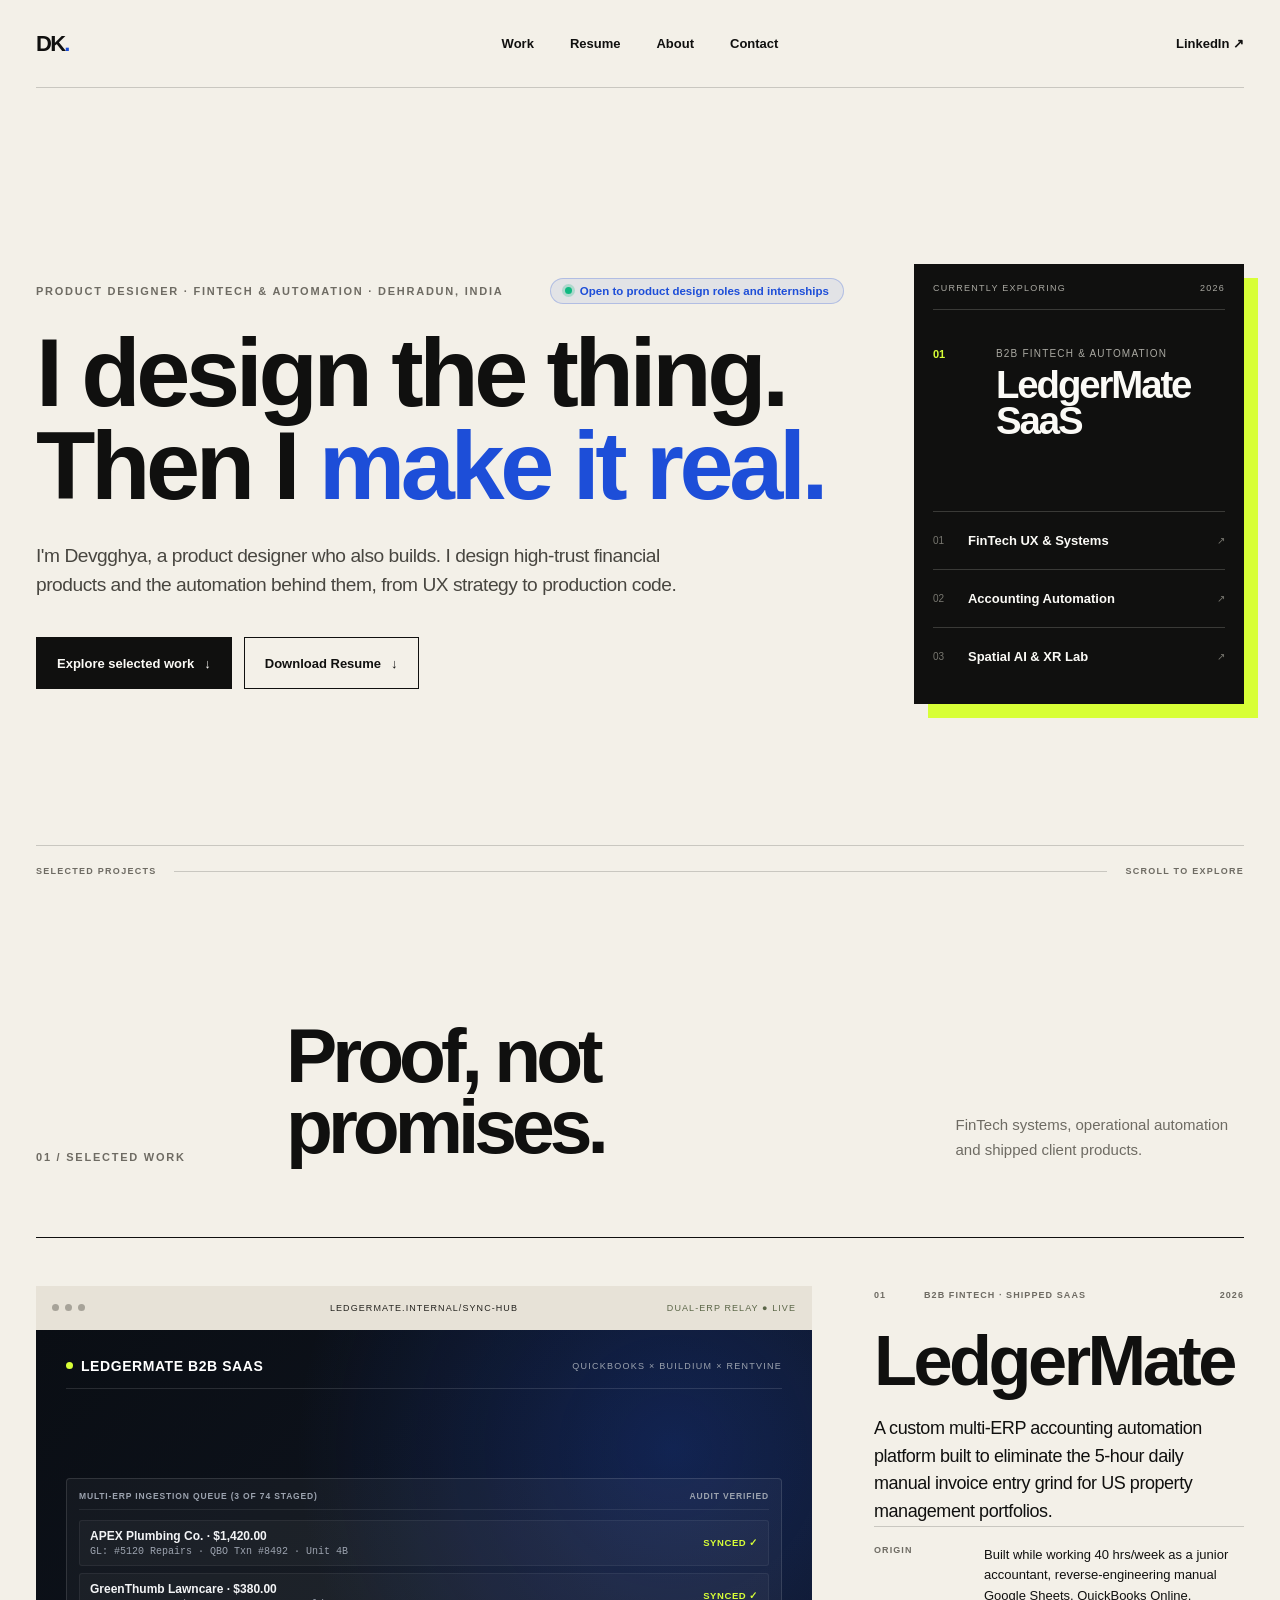
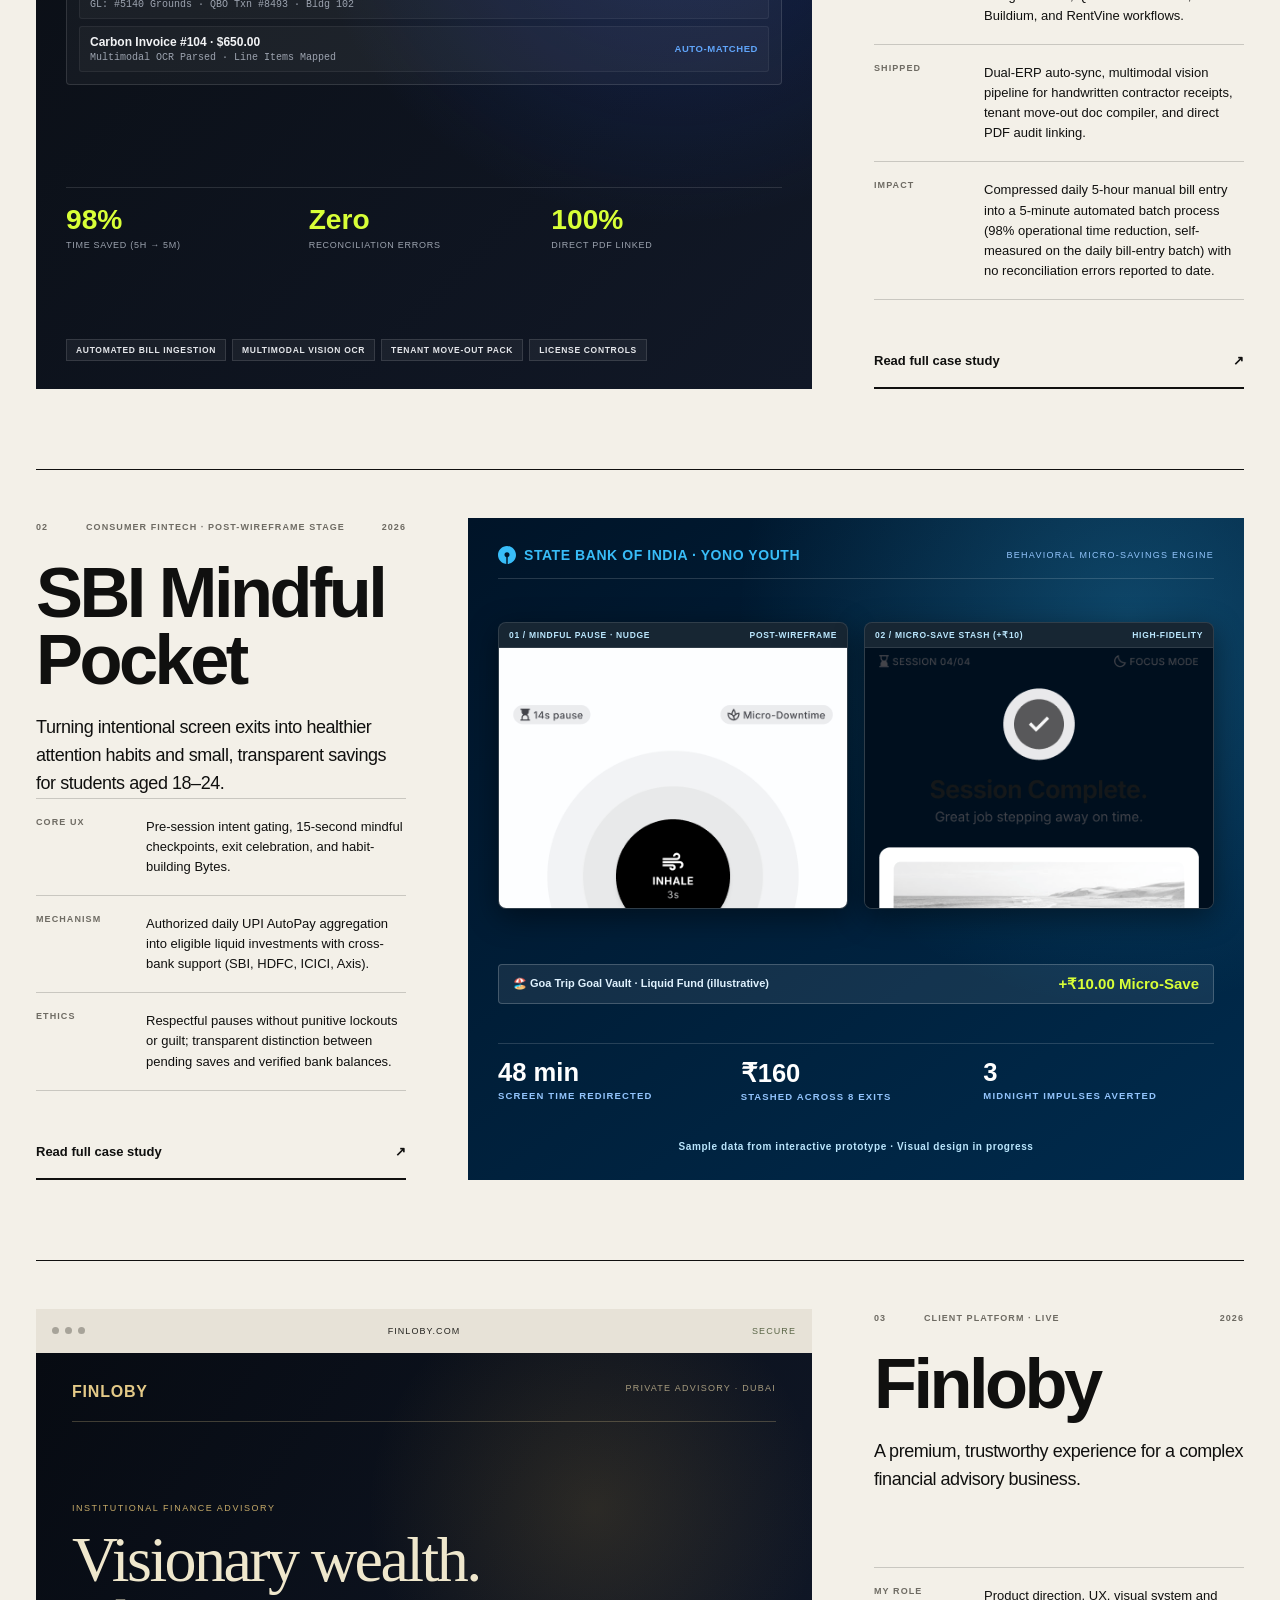
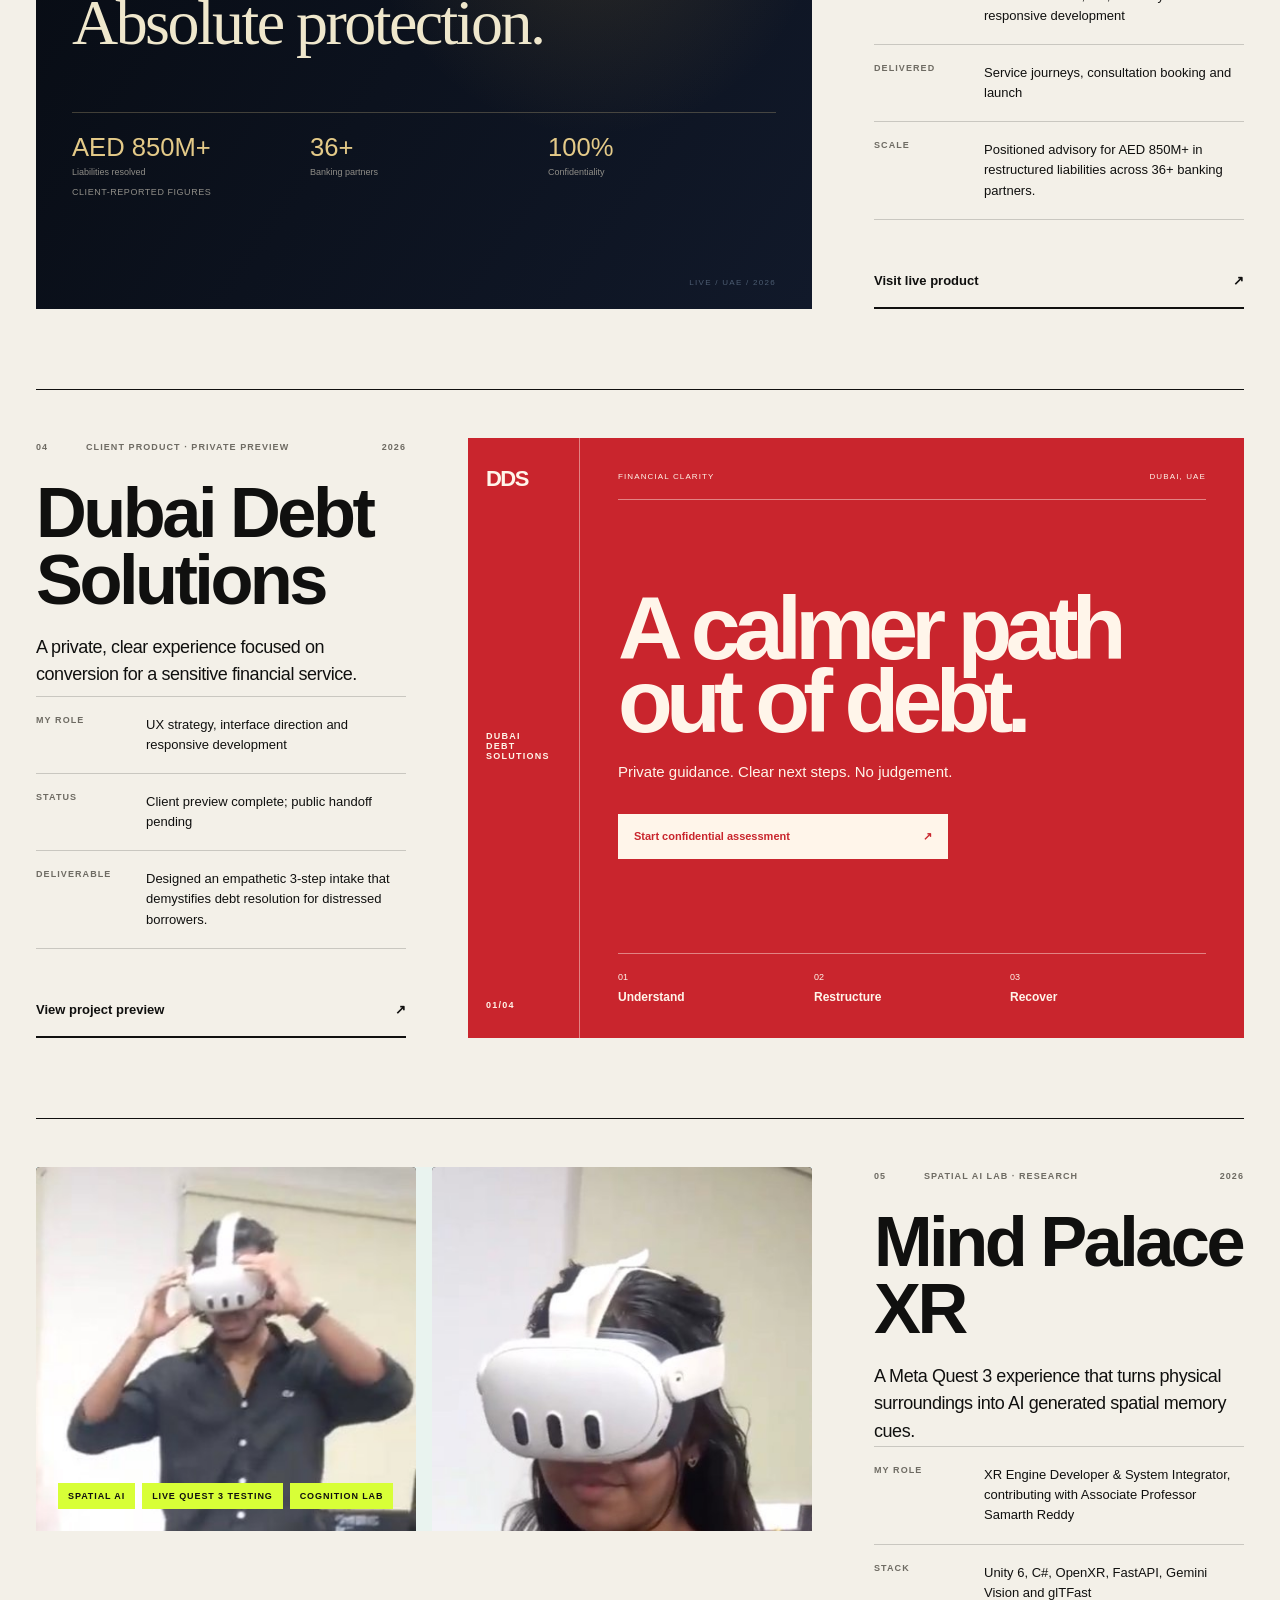
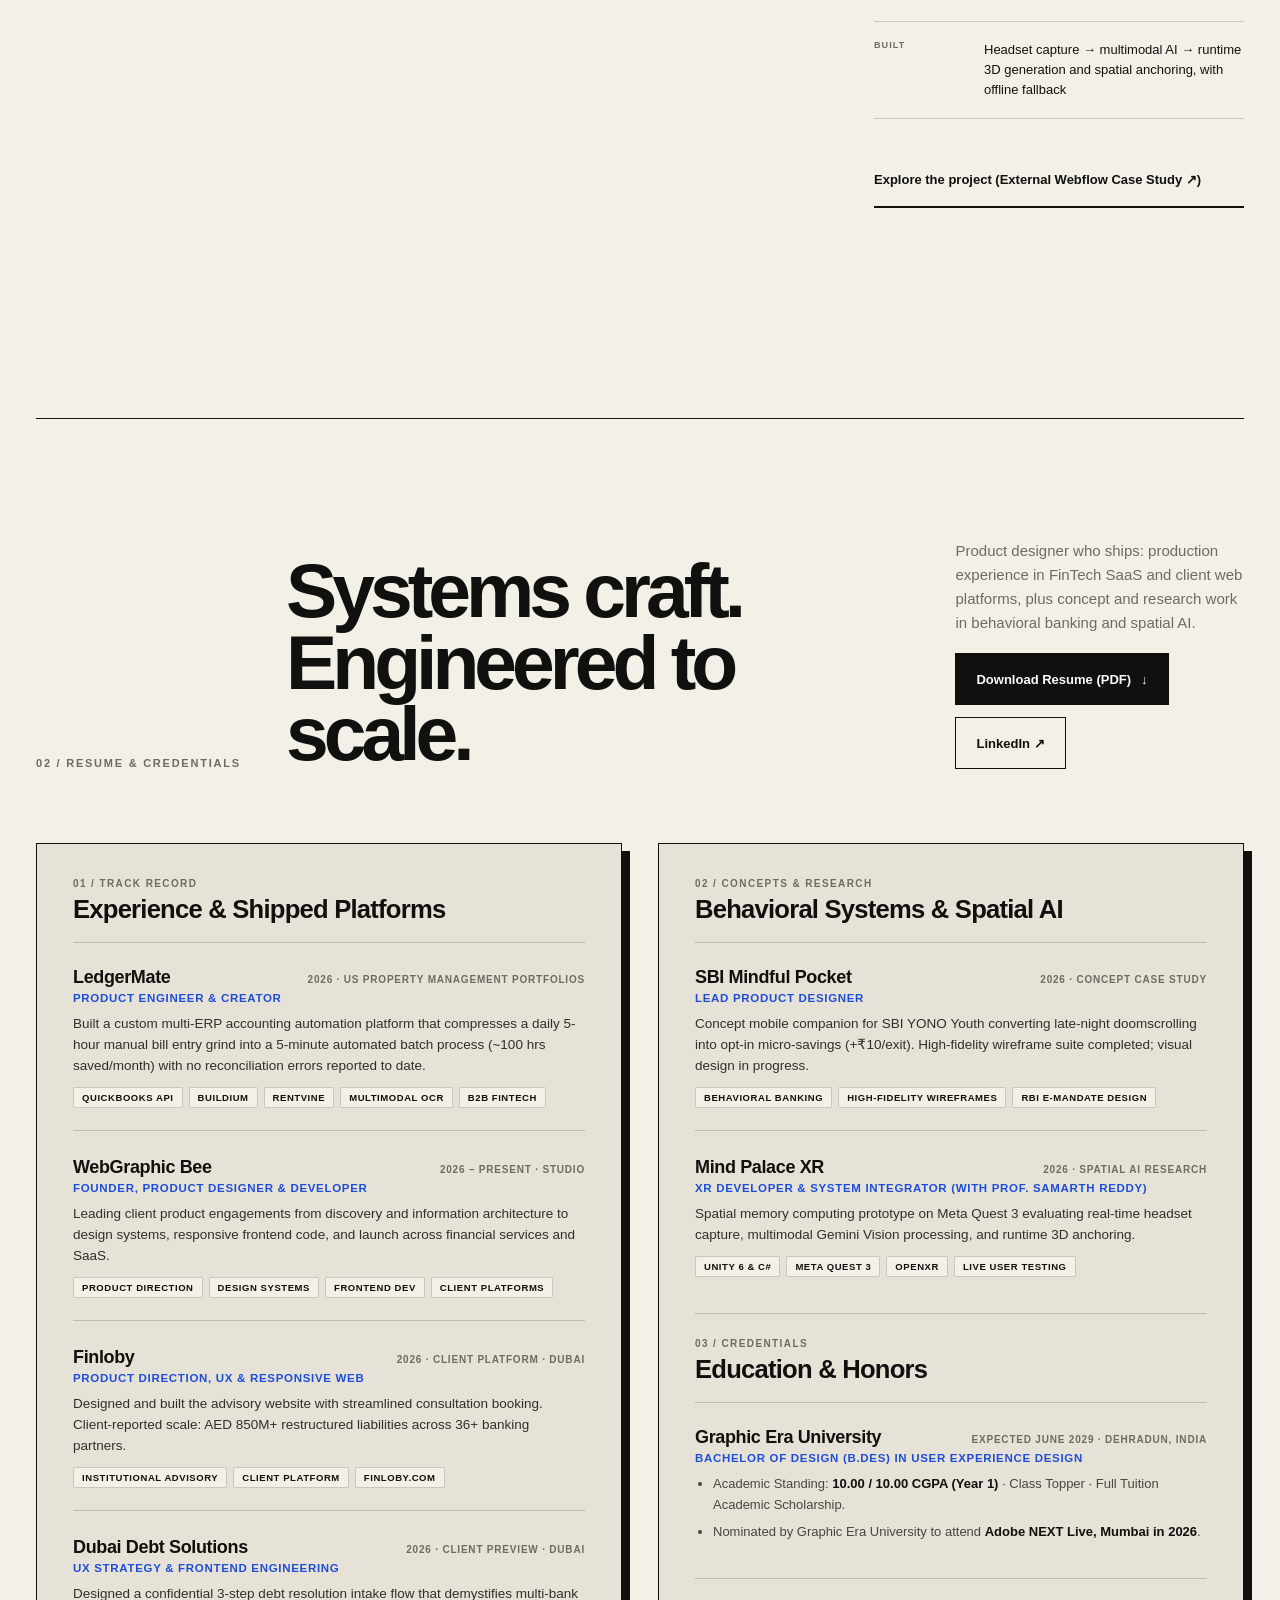
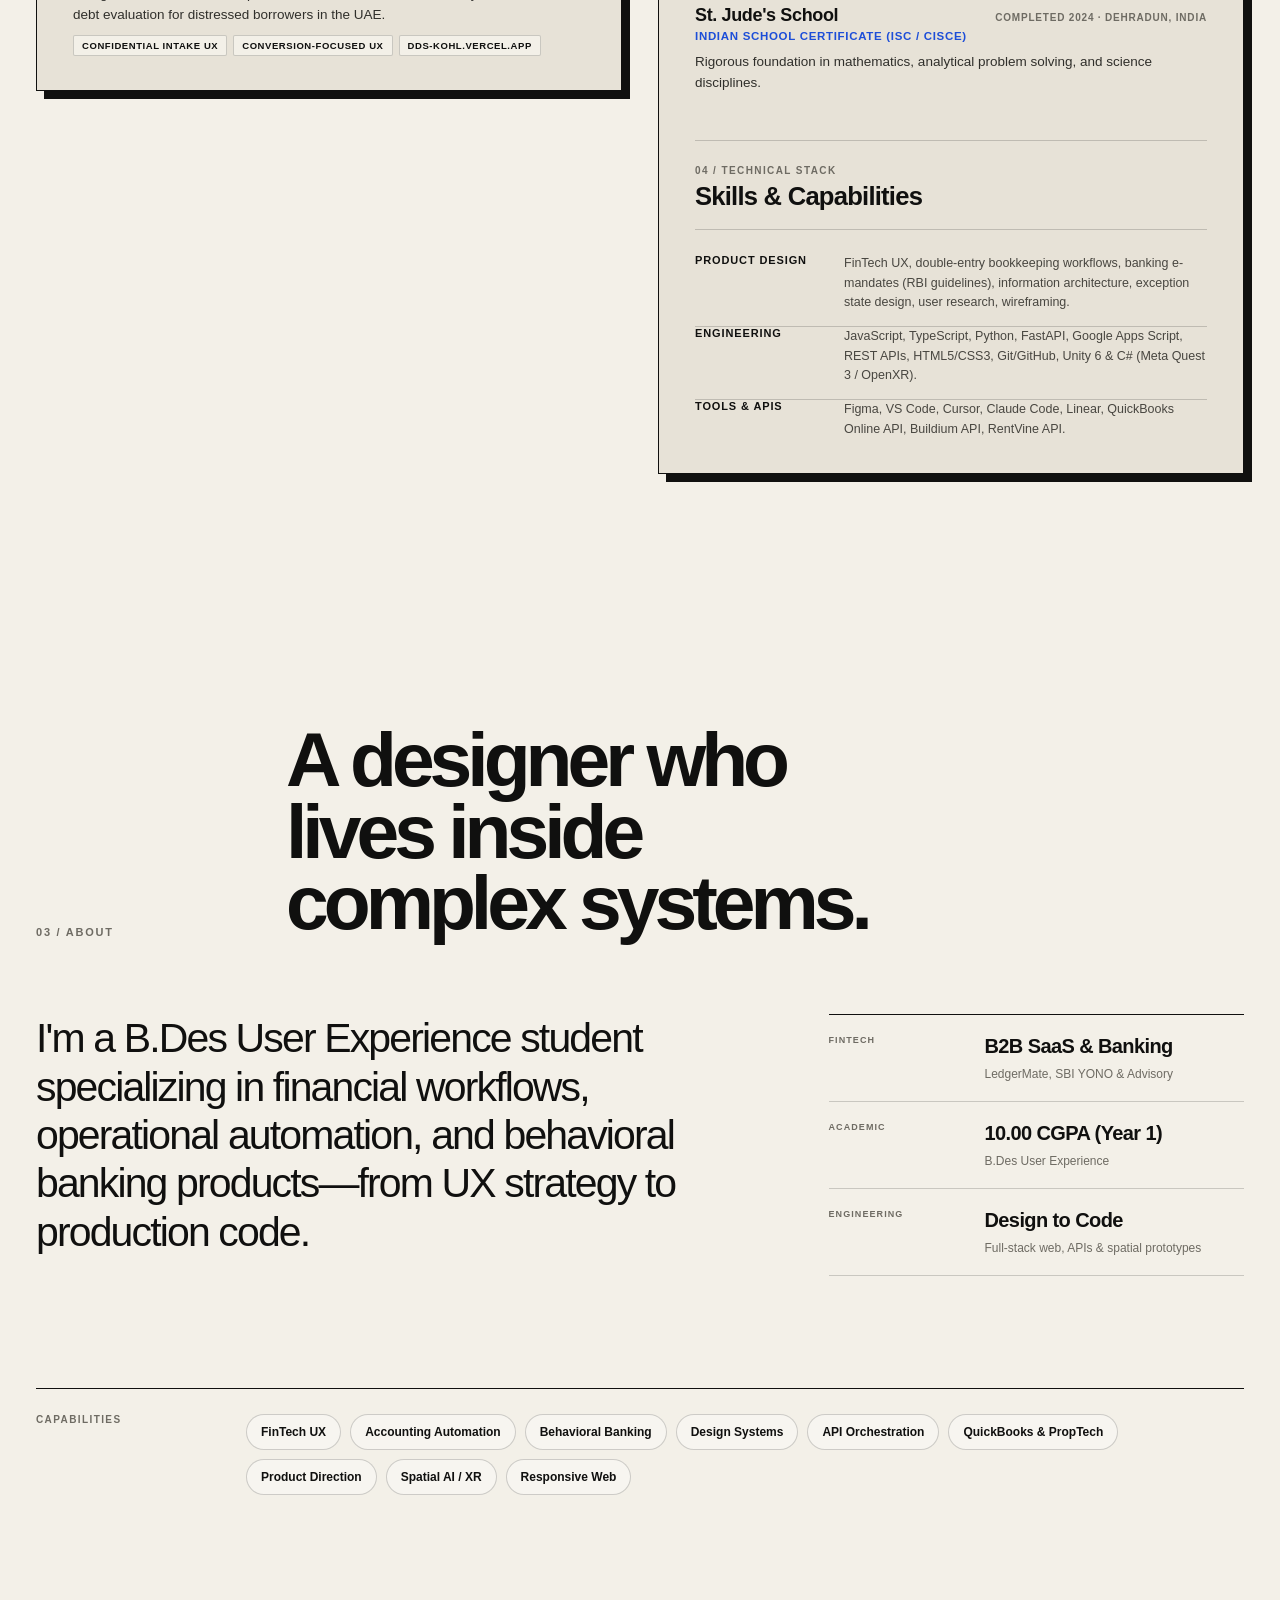
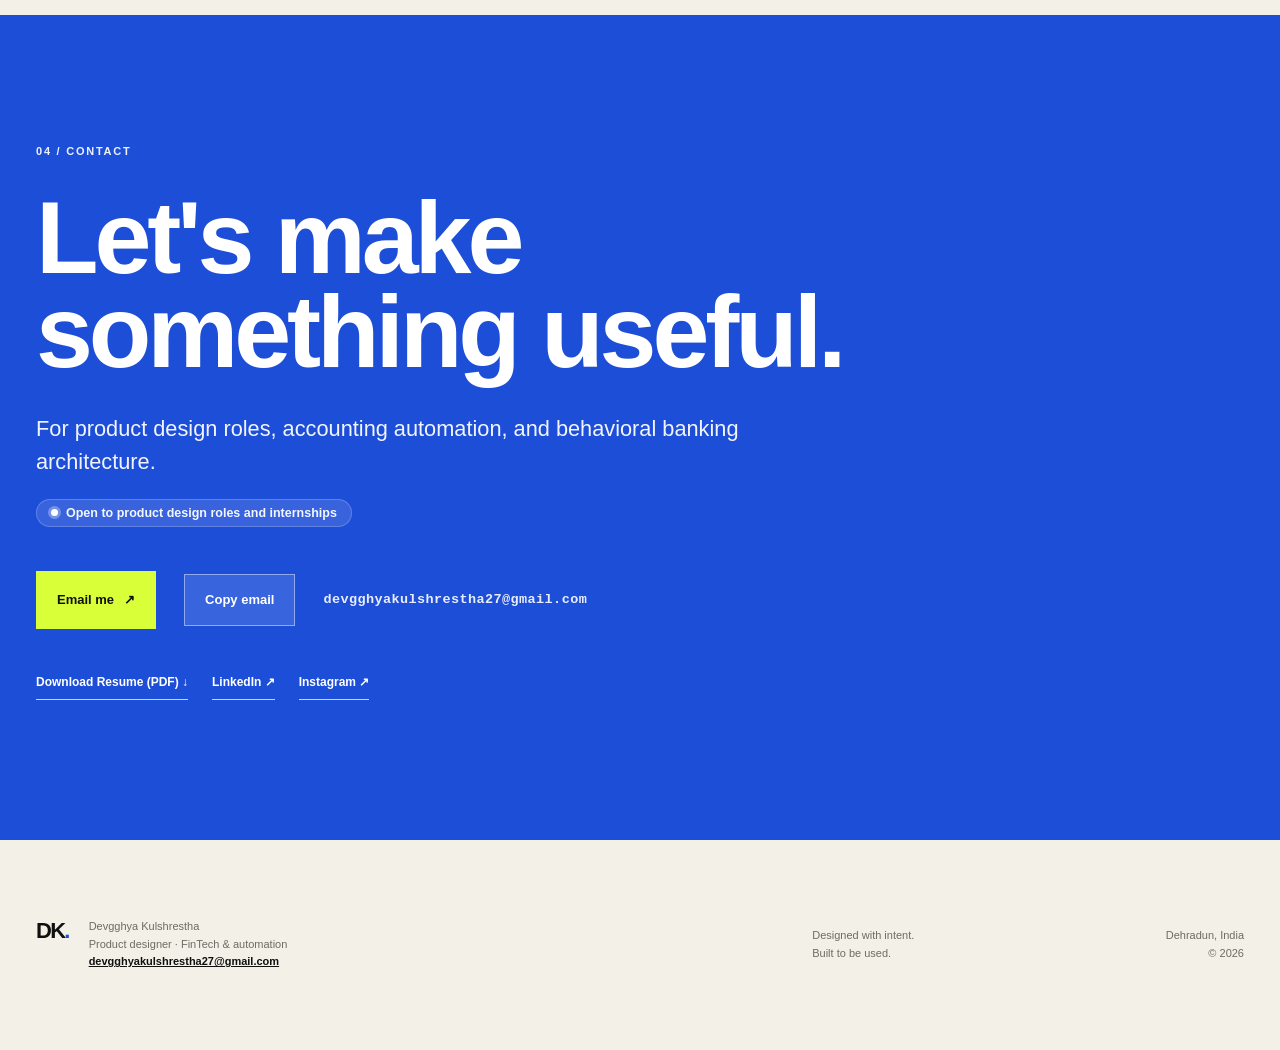
==== commit 7a60fcdf: "fix(ui): calibrate wireframe visuals, balance resume grid, and resolve mobile typography overflow" ====
--- a/index.html
+++ b/index.html
@@ -5,15 +5,34 @@
   <meta name="viewport" content="width=device-width,initial-scale=1">
   <title>Devgghya Kulshrestha | Product Designer for FinTech &amp; Automation</title>
   <meta name="description" content="Portfolio of Devgghya Kulshrestha, a product designer who builds: FinTech UX, accounting automation (LedgerMate) and behavioral banking concepts.">
-  <meta name="keywords" content="Devgghya Kulshrestha, Product Designer, FinTech, Accounting Automation, QuickBooks, RentVine, Behavioral Banking, SBI YONO, India">
+  <meta name="keywords" content="Devgghya Kulshrestha, Product Designer, FinTech UX, Accounting Automation, QuickBooks, RentVine, Behavioral Banking, SBI YONO, India">
+  <link rel="canonical" href="https://devgghya.github.io/">
   <link rel="icon" href="assets/favicon.svg">
   <meta property="og:type" content="website">
+  <meta property="og:site_name" content="Devgghya Kulshrestha Portfolio">
+  <meta property="og:url" content="https://devgghya.github.io/">
   <meta property="og:title" content="Devgghya Kulshrestha | Product Designer for FinTech &amp; Automation">
   <meta property="og:description" content="Portfolio of Devgghya Kulshrestha, a product designer who builds: FinTech UX, accounting automation (LedgerMate) and behavioral banking concepts.">
-  <meta property="og:image" content="https://devgghya.github.io/assets/ledgermate_laptop_crop.png">
+  <meta property="og:image" content="https://devgghya.github.io/assets/og_image.png">
   <meta name="twitter:card" content="summary_large_image">
+  <meta name="twitter:title" content="Devgghya Kulshrestha | Product Designer for FinTech &amp; Automation">
+  <meta name="twitter:description" content="Portfolio of Devgghya Kulshrestha, a product designer who builds: FinTech UX, accounting automation (LedgerMate) and behavioral banking concepts.">
+  <meta name="twitter:image" content="https://devgghya.github.io/assets/og_image.png">
   <link rel="stylesheet" href="styles.css">
-  <script type="application/ld+json">{"@context":"https://schema.org","@type":"Person","name":"Devgghya Kulshrestha","jobTitle":"Product Designer · FinTech & automation","address":{"@type":"PostalAddress","addressLocality":"Dehradun","addressCountry":"IN"},"alumniOf":{"@type":"CollegeOrUniversity","name":"Graphic Era University"},"sameAs":["https://www.linkedin.com/in/devgghya-kulshrestha-88909b314","https://www.instagram.com/devgghya"],"knowsAbout":["FinTech Product Design","User Experience","Accounting Automation","QuickBooks Online","Behavioral Banking","XR Engineering","Unity","Creative Technology"]}</script>
+    <script type="application/ld+json">
+  {
+    "@context": "https://schema.org",
+    "@type": "Person",
+    "name": "Devgghya Kulshrestha",
+    "jobTitle": "Product Designer",
+    "url": "https://devgghya.github.io",
+    "sameAs": [
+      "https://www.linkedin.com/in/devgghya-kulshrestha-88909b314",
+      "https://www.instagram.com/devgghya"
+    ],
+    "address": { "@type": "PostalAddress", "addressLocality": "Dehradun", "addressCountry": "IN" }
+  }
+  </script>
 </head>
 <body>
   <a class="skip-link" href="#work">Skip to selected work</a>
@@ -28,27 +47,27 @@
     <section class="hero shell" id="top">
       <div class="hero-grid">
         <div class="hero-copy">
-          <div class="hero-top-row reveal reveal-delay-1">
+          <div class="hero-top-row">
             <p class="eyebrow">Product Designer · FinTech &amp; automation · Dehradun, India</p>
             <div class="status-pill" aria-label="Status: Open to product design roles and internships">
               <span class="status-dot" aria-hidden="true"></span>
               <span>Open to product design roles and internships</span>
             </div>
           </div>
-          <h1 class="reveal reveal-delay-2">I design the thing.<br>Then I <span>make it real.</span></h1>
-          <p class="hero-intro reveal reveal-delay-3">I'm Devgghya, a product designer who also builds. I design high-trust financial products and the automation behind them, from UX strategy to production code.</p>
-          <div class="hero-actions reveal reveal-delay-4">
+          <h1>I design the thing.<br>Then I <span>make it real.</span></h1>
+          <p class="hero-intro">I'm Devgghya, a product designer who also builds. I design high-trust financial products and the automation behind them, from UX strategy to production code.</p>
+          <div class="hero-actions">
             <a class="button button-primary" href="#work">Explore selected work <span aria-hidden="true">↓</span></a>
             <a class="button button-secondary" href="assets/Devgghya_Kulshrestha_Resume.pdf" download="Devgghya_Kulshrestha_Resume.pdf" target="_blank" rel="noopener">Download Resume <span aria-hidden="true">↓</span></a>
           </div>
         </div>
-        <aside class="hero-panel reveal reveal-delay-3" aria-label="Current profile snapshot">
+        <aside class="hero-panel" aria-label="Current profile snapshot">
           <div class="hero-panel-top"><span>Currently exploring</span><span>2026</span></div>
           <div class="current-project"><span class="current-index">01</span><div><p>B2B FinTech &amp; Automation</p><h2>LedgerMate SaaS</h2></div></div>
-          <div class="role-stack"><div><span>01</span><p>FinTech Product Design</p><span>↗</span></div><div><span>02</span><p>System Architecture</p><span>↗</span></div><div><span>03</span><p>Creative Technology</p><span>↗</span></div></div>
+          <div class="role-stack"><div><span>01</span><p>FinTech UX &amp; Systems</p><span>↗</span></div><div><span>02</span><p>Accounting Automation</p><span>↗</span></div><div><span>03</span><p>Spatial AI &amp; XR Lab</p><span>↗</span></div></div>
         </aside>
       </div>
-      <div class="hero-foot reveal reveal-delay-4"><p>Selected projects</p><div></div><p>Scroll to explore</p></div>
+      <div class="hero-foot"><p>Selected projects</p><div></div><p>Scroll to explore</p></div>
     </section>
 
     <section class="work-section shell" id="work">
@@ -56,7 +75,7 @@
 
       <!-- Project 01: LedgerMate -->
       <article class="project ledgermate-project">
-        <div class="project-visual ledgermate-visual" aria-label="LedgerMate project visual">
+        <div class="project-visual ledgermate-visual" aria-hidden="true" aria-label="LedgerMate project visual">
           <div class="browser-bar">
             <div><i></i><i></i><i></i></div>
             <span>ledgermate.internal/sync-hub</span>
@@ -139,17 +158,17 @@
             <div class="sbi-screens-duo">
               <div class="sbi-device-frame">
                 <div class="sbi-device-header">
-                  <span>01 / Intent Gate Wireframe</span>
+                  <span>01 / Mindful Pause · Nudge</span>
                   <span>Post-Wireframe</span>
                 </div>
-                <img src="assets/sbi_wireframes/sbi_wf_intent_gate.png" alt="SBI Intent Gating High-Fidelity Wireframe" class="sbi-device-img" loading="lazy">
+                <img src="assets/sbi_wireframes/sbi_wf_breathing_pause.png" alt="SBI 15-Second Mindful Breathing Pause High-Fidelity Wireframe" class="sbi-device-img" loading="lazy">
               </div>
               <div class="sbi-device-frame">
                 <div class="sbi-device-header">
-                  <span>02 / Savings Dashboard Wireframe</span>
+                  <span>02 / Micro-Save Stash (+₹10)</span>
                   <span>High-Fidelity</span>
                 </div>
-                <img src="assets/sbi_wireframes/sbi_wf_dashboard.png" alt="SBI Micro-Savings Dashboard High-Fidelity Wireframe" class="sbi-device-img" loading="lazy">
+                <img src="assets/sbi_wireframes/sbi_wf_exit_celebration.png" alt="SBI Exit Celebration & Micro-Save Stash High-Fidelity Wireframe" class="sbi-device-img" loading="lazy">
               </div>
             </div>
 
@@ -163,7 +182,7 @@
               <div><strong>₹160</strong><span>Stashed across 8 exits</span></div>
               <div><strong>3</strong><span>Midnight impulses averted</span></div>
             </div>
-            <p style="margin:10px 0 0;font-size:9.5px;color:#93c5fd;text-align:center;letter-spacing:.05em;">Sample data from interactive prototype · Visual design in progress</p>
+            <p style="margin:12px 0 0;font-size:10px;color:#bae6fd;text-align:center;letter-spacing:.06em;font-weight:600;">Sample data from interactive prototype · Visual design in progress</p>
           </div>
         </div>
         <div class="project-info">
@@ -181,7 +200,7 @@
 
       <!-- Project 03: Finloby -->
       <article class="project finloby-project">
-        <div class="project-visual finloby-visual" aria-label="Finloby project visual">
+        <div class="project-visual finloby-visual" aria-hidden="true" aria-label="Finloby project visual">
           <div class="browser-bar"><div><i></i><i></i><i></i></div><span>finloby.com</span><span class="browser-secure">Secure</span></div>
           <div class="finloby-stage"><div class="finloby-nav"><span>FINLOBY</span><span>Private advisory · Dubai</span></div><div class="finloby-content"><p>Institutional finance advisory</p><h3>Visionary wealth.<br>Absolute protection.</h3><div class="finloby-metrics"><div><strong>AED 850M+</strong><span>Liabilities resolved</span></div><div><strong>36+</strong><span>Banking partners</span></div><div><strong>100%</strong><span>Confidentiality</span></div></div><p style="margin:10px 0 0;font-size:9px;color:#8f8d87;letter-spacing:.06em;">Client-reported figures</p></div><div class="finloby-code">LIVE / UAE / 2026</div></div>
         </div>
@@ -190,7 +209,7 @@
 
       <!-- Project 04: Dubai Debt Solutions -->
       <article class="project project-reverse dds-project">
-        <div class="project-visual dds-visual" aria-label="Dubai Debt Solutions project visual"><div class="dds-sidebar"><span class="dds-mark">DDS</span><span>Dubai<br>Debt<br>Solutions</span><span>01/04</span></div><div class="dds-main"><div class="dds-topline"><span>Financial clarity</span><span>Dubai, UAE</span></div><h3>A calmer path<br>out of debt.</h3><p>Private guidance. Clear next steps. No judgement.</p><div class="dds-action">Start confidential assessment <span>↗</span></div><div class="dds-grid"><div>01 <span>Understand</span></div><div>02 <span>Restructure</span></div><div>03 <span>Recover</span></div></div></div></div>
+        <div class="project-visual dds-visual" aria-hidden="true" aria-label="Dubai Debt Solutions project visual"><div class="dds-sidebar"><span class="dds-mark">DDS</span><span>Dubai<br>Debt<br>Solutions</span><span>01/04</span></div><div class="dds-main"><div class="dds-topline"><span>Financial clarity</span><span>Dubai, UAE</span></div><h3>A calmer path<br>out of debt.</h3><p>Private guidance. Clear next steps. No judgement.</p><div class="dds-action">Start confidential assessment <span>↗</span></div><div class="dds-grid"><div>01 <span>Understand</span></div><div>02 <span>Restructure</span></div><div>03 <span>Recover</span></div></div></div></div>
         <div class="project-info"><div class="project-meta"><span>04</span><span>Client product · Private preview</span><span>2026</span></div><h3>Dubai Debt Solutions</h3><p class="project-lede">A private, clear experience focused on conversion for a sensitive financial service.</p><div class="project-details"><div><span>My role</span><p>UX strategy, interface direction and responsive development</p></div><div><span>Status</span><p>Client preview complete; public handoff pending</p></div><div><span>Deliverable</span><p>Designed an empathetic 3-step intake that demystifies debt resolution for distressed borrowers.</p></div></div><a class="project-link" href="https://dds-kohl.vercel.app" target="_blank" rel="noreferrer">View project preview <span>↗</span></a></div>
       </article>
 
@@ -234,11 +253,11 @@
       </div>
 
       <div class="resume-grid">
-        <!-- Col 1: Experience & Projects -->
+        <!-- Col 1: Production Experience & Client Platforms -->
         <div class="resume-card">
           <div class="resume-card-header">
             <span>01 / Track Record</span>
-            <h3>Experience &amp; Projects</h3>
+            <h3>Experience &amp; Shipped Platforms</h3>
           </div>
           <div class="resume-entries">
             <article class="resume-entry">
@@ -267,6 +286,39 @@
 
             <article class="resume-entry">
               <div class="resume-entry-top">
+                <h4>Finloby</h4>
+                <span class="resume-date">2026 · Client Platform · Dubai</span>
+              </div>
+              <p class="resume-role">Product Direction, UX &amp; Responsive Web</p>
+              <p class="resume-desc">Designed and built the advisory website with streamlined consultation booking. Client-reported scale: AED 850M+ restructured liabilities across 36+ banking partners.</p>
+              <div class="resume-tags">
+                <span>Institutional Advisory</span><span>Client Platform</span><span>finloby.com</span>
+              </div>
+            </article>
+
+            <article class="resume-entry">
+              <div class="resume-entry-top">
+                <h4>Dubai Debt Solutions</h4>
+                <span class="resume-date">2026 · Client Preview · Dubai</span>
+              </div>
+              <p class="resume-role">UX Strategy &amp; Frontend Engineering</p>
+              <p class="resume-desc">Designed a confidential 3-step debt resolution intake flow that demystifies multi-bank debt evaluation for distressed borrowers in the UAE.</p>
+              <div class="resume-tags">
+                <span>Confidential Intake UX</span><span>Conversion-focused UX</span><span>dds-kohl.vercel.app</span>
+              </div>
+            </article>
+          </div>
+        </div>
+
+        <!-- Col 2: Research & Concepts, Education, Skills -->
+        <div class="resume-card">
+          <div class="resume-card-header">
+            <span>02 / Concepts &amp; Research</span>
+            <h3>Behavioral Systems &amp; Spatial AI</h3>
+          </div>
+          <div class="resume-entries">
+            <article class="resume-entry">
+              <div class="resume-entry-top">
                 <h4>SBI Mindful Pocket</h4>
                 <span class="resume-date">2026 · Concept Case Study</span>
               </div>
@@ -279,30 +331,6 @@
 
             <article class="resume-entry">
               <div class="resume-entry-top">
-                <h4>Finloby</h4>
-                <span class="resume-date">2026 · Client Platform · Dubai</span>
-              </div>
-              <p class="resume-role">Product Direction, UX &amp; Responsive Web</p>
-              <p class="resume-desc">Designed and built the advisory website with streamlined consultation booking. Client-reported scale: AED 850M+ restructured liabilities across 36+ banking partners.</p>
-              <div class="resume-tags">
-                <span>Institutional Advisory</span><span>Client Platform</span><span>finloby.com</span>
-              </div>
-            </article>
-
-            <article class="resume-entry">
-              <div class="resume-entry-top">
-                <h4>Dubai Debt Solutions</h4>
-                <span class="resume-date">2026 · Client Preview · Dubai</span>
-              </div>
-              <p class="resume-role">UX Strategy &amp; Frontend Engineering</p>
-              <p class="resume-desc">Designed a confidential 3-step debt resolution intake flow that demystifies multi-bank debt evaluation for distressed borrowers in the UAE.</p>
-              <div class="resume-tags">
-                <span>Confidential Intake UX</span><span>Conversion-focused UX</span><span>dds-kohl.vercel.app</span>
-              </div>
-            </article>
-
-            <article class="resume-entry">
-              <div class="resume-entry-top">
                 <h4>Mind Palace XR</h4>
                 <span class="resume-date">2026 · Spatial AI Research</span>
               </div>
@@ -313,12 +341,10 @@
               </div>
             </article>
           </div>
-        </div>
-
-        <!-- Col 2: Education & Technical Skills -->
-        <div class="resume-card">
-          <div class="resume-card-header">
-            <span>02 / Credentials</span>
+
+          <!-- Credentials -->
+          <div class="resume-card-header resume-card-subhead">
+            <span>03 / Credentials</span>
             <h3>Education &amp; Honors</h3>
           </div>
           <div class="resume-entries">
@@ -346,7 +372,7 @@
 
           <!-- Skills breakdown -->
           <div class="resume-card-header resume-card-subhead">
-            <span>03 / Technical Stack</span>
+            <span>04 / Technical Stack</span>
             <h3>Skills &amp; Capabilities</h3>
           </div>
           <div class="resume-skills-list">
@@ -385,8 +411,9 @@
           </span>
         </div>
         <div class="contact-actions">
-          <a class="button contact-button" href="mailto:devgghyakulshrestha27@gmail.com?subject=Portfolio%20enquiry">Email me (devgghyakulshrestha27@gmail.com) ↗</a>
+          <a class="button contact-button" href="mailto:devgghyakulshrestha27@gmail.com?subject=Portfolio%20enquiry">Email me <span>↗</span></a>
           <button type="button" class="button button-copy-email" onclick="copyEmail(this)" aria-label="Copy email address to clipboard">Copy email</button>
+          <span style="font-size:13.5px;color:rgba(255,255,255,.9);letter-spacing:.03em;font-family:monospace;font-weight:600;">devgghyakulshrestha27@gmail.com</span>
           <span id="copy-confirmation" class="copy-toast" aria-live="polite"></span>
         </div>
         <div class="contact-secondary-links">
--- a/styles.css
+++ b/styles.css
@@ -17,7 +17,7 @@
 .site-header nav a:hover,.header-link:hover { opacity:.55; }
 .header-link { justify-self:end; display:flex; align-items:center; gap:7px; font-size:13px; font-weight:700; }
 
-.hero { min-height:calc(100svh - 88px); display:flex; flex-direction:column; padding-top:34px; }
+.hero { min-height:min(calc(100svh - 88px), 880px); display:flex; flex-direction:column; padding-top:34px; }
 .hero-grid { flex:1; display:grid; grid-template-columns:minmax(0,1.45fr) minmax(330px,.55fr); gap:70px; align-items:center; padding:48px 0; }
 .eyebrow,.section-kicker { margin:0; text-transform:uppercase; letter-spacing:.16em; font-size:11px; font-weight:800; color:var(--muted); }
 .hero h1 { margin:22px 0 28px; font-size:clamp(58px,7.6vw,124px); line-height:.96; letter-spacing:-.045em; max-width:970px; font-weight:800; }
@@ -130,14 +130,14 @@
 .sbi-screens-duo { display:grid; grid-template-columns:1fr 1fr; gap:16px; margin:16px 0; align-items:start; }
 .sbi-device-frame { background:#031322; border:1px solid rgba(255,255,255,.18); border-radius:8px; overflow:hidden; box-shadow:0 8px 30px rgba(0,0,0,.45); display:flex; flex-direction:column; }
 .sbi-device-header { padding:7px 10px; background:rgba(255,255,255,.08); font-size:8.5px; font-weight:800; text-transform:uppercase; letter-spacing:.08em; color:#bae6fd; display:flex; justify-content:space-between; align-items:center; border-bottom:1px solid rgba(255,255,255,.1); }
-.sbi-device-img { width:100%; height:220px; object-fit:cover; object-position:top; display:block; filter:contrast(1.04); }
+.sbi-device-img { width:100%; height:260px; object-fit:cover; object-position:top center; display:block; filter:contrast(1.04); background:#031322; }
 .sbi-pocket-badge { margin-top:12px; background:rgba(255,255,255,.08); border:1px solid rgba(255,255,255,.2); padding:10px 14px; border-radius:4px; display:flex; justify-content:space-between; align-items:center; }
 .sbi-pocket-badge span { font-size:11px; color:#e0f2fe; font-weight:700; }
 .sbi-pocket-badge strong { font-size:15px; color:var(--signal); font-weight:900; }
 .sbi-stats { display:grid; grid-template-columns:repeat(3,1fr); gap:12px; border-top:1px solid rgba(255,255,255,.15); padding-top:14px; margin-top:12px; }
 .sbi-stats div { display:flex; flex-direction:column; gap:3px; }
 .sbi-stats strong { font-size:clamp(18px,2vw,28px); color:#fff; font-weight:900; }
-.sbi-stats span { font-size:9px; color:#93c5fd; text-transform:uppercase; letter-spacing:.06em; }
+.sbi-stats span { font-size:9.5px; text-transform:uppercase; letter-spacing:.12em; color:#93c5fd; font-weight:800; }
 
 button.project-link { width:100%; background:transparent; border:none; border-bottom:2px solid var(--ink); text-align:left; cursor:pointer; font-family:inherit; color:inherit; }
 
@@ -246,7 +246,7 @@
 .about-copy p { margin:0 0 32px; }
 .about-copy strong { color:var(--blue); }
 .signal-list { border-top:1px solid var(--ink); }
-.signal-list>div { display:grid; grid-template-columns:minmax(120px, auto) 1fr; grid-template-areas:"tag title" "tag copy"; padding:18px 0; border-bottom:1px solid var(--line); align-items:baseline; }
+.signal-list>div { display:grid; grid-template-columns:140px 1fr; grid-template-areas:"tag title" "tag copy"; padding:20px 0; border-bottom:1px solid var(--line); gap:4px 16px; align-items:start; }
 .signal-list span { grid-area:tag; text-transform:uppercase; font-size:9px; font-weight:800; letter-spacing:.12em; color:var(--muted); }
 .signal-list strong { grid-area:title; font-size:20px; letter-spacing:-.03em; }
 .signal-list p { grid-area:copy; margin:5px 0 0; font-size:12px; color:var(--muted); }
@@ -257,7 +257,7 @@
 
 .contact-section { background:var(--blue); color:var(--white); padding:130px 0 140px; }
 .contact-section .section-kicker { color:rgba(255,255,255,.92); }
-.contact-section h2 { margin:34px 0; font-size:clamp(58px,8.5vw,138px); line-height:.83; letter-spacing:-.075em; color:#fff; }
+.contact-section h2 { margin:34px 0; font-size:clamp(54px,8vw,120px); line-height:.92; letter-spacing:-.04em; color:#fff; }
 .contact-copy { max-width:750px; margin:0; font-size:clamp(17px,1.7vw,24px); line-height:1.5; color:rgba(255,255,255,.94); }
 .contact-actions { display:flex; align-items:center; gap:28px; margin-top:44px; }
 .contact-button { background:var(--signal); color:var(--ink); border-color:var(--signal); min-height:58px; font-weight:800; }
@@ -269,9 +269,9 @@
 .site-footer>p:nth-child(2) { justify-self:center; }
 .site-footer>p:last-child { text-align:right; }
 
-.reveal { animation:reveal 700ms cubic-bezier(.2,.7,.2,1) both; }
-.reveal-delay-1 { animation-delay:80ms; }.reveal-delay-2 { animation-delay:160ms; }.reveal-delay-3 { animation-delay:240ms; }.reveal-delay-4 { animation-delay:320ms; }
-@keyframes reveal { from { opacity:0; transform:translateY(18px); } to { opacity:1; transform:translateY(0); } }
+.reveal { opacity:1; transform:none; }
+.reveal-delay-1 { } .reveal-delay-2 { } .reveal-delay-3 { } .reveal-delay-4 { }
+@keyframes reveal { from { opacity:1; } to { opacity:1; } }
 @media (prefers-reduced-motion:reduce) { html { scroll-behavior:auto; } *,*::before,*::after { animation-duration:.01ms!important; animation-iteration-count:1!important; transition-duration:.01ms!important; } }
 
 @media (max-width:1050px) {
@@ -295,7 +295,7 @@
   .shell { width:calc(100% - 32px); }
   .site-header { height:72px; grid-template-columns:1fr auto; }.site-header nav { display:none; }.header-link { font-size:11px; }
   .hero { padding-top:24px; }
-  .hero-grid { padding:54px 0 28px; }.hero h1 { font-size:clamp(50px,15vw,76px); line-height:.98; letter-spacing:-.04em; margin-top:18px; }.hero-intro { font-size:17px; }
+  .hero-grid { padding:54px 0 28px; }.hero h1 { font-size:clamp(38px,11vw,56px); line-height:1.02; letter-spacing:-.035em; margin-top:18px; overflow-wrap:break-word; }.hero-intro { font-size:17px; }
   .hero-actions { flex-direction:column; }.button { width:100%; }.hero-panel { box-shadow:8px 8px 0 var(--signal); min-height:365px; }.hero-foot { display:none; }
   .work-section { padding:100px 0 110px; }.section-heading { display:block; margin-bottom:48px; }.section-heading h2 { margin:24px 0 20px; }
   .resume-section { padding:90px 0 100px; }
@@ -338,9 +338,9 @@
 .cs-pill-group span { background:var(--white); border:1px solid var(--line); padding:6px 14px; font-size:11px; font-weight:700; color:var(--ink); border-radius:100px; }
 
 /* Mind Palace live test photo layout */
-.mindpalace-duo { display:grid; grid-template-columns:1fr 1fr; gap:16px; height:100%; }
-.mindpalace-duo figure { margin:0; position:relative; overflow:hidden; background:#000; border-radius:4px; }
-.mindpalace-duo img { width:100%; height:100%; object-fit:cover; display:block; }
+.mindpalace-duo { display:grid; grid-template-columns:1fr 1fr; gap:16px; min-height:420px; }
+.mindpalace-duo figure { margin:0; position:relative; overflow:hidden; background:#000; border-radius:4px; min-height:420px; }
+.mindpalace-duo img { width:100%; height:100%; object-fit:cover; object-position:top center; display:block; }
 .mindpalace-duo figcaption { position:absolute; bottom:10px; left:10px; background:rgba(0,0,0,.75); color:#fff; font-size:9px; font-weight:700; padding:4px 8px; border-radius:2px; letter-spacing:.06em; text-transform:uppercase; }
 
 /* Phase 2: Positioning, status pill & exception queue styles */
@@ -367,3 +367,8 @@
 .copy-toast { font-size:12px; font-weight:800; color:#fff; align-self:center; letter-spacing:.04em; }
 .contact-secondary-links { display:flex; gap:24px; align-items:center; margin-top:36px; flex-wrap:wrap; }
 .footer-email { color:var(--ink); font-weight:700; text-decoration:underline; font-size:11px; }
+
+/* Phase 5: Accessibility & WCAG Standards */
+:focus-visible { outline: 2px solid var(--blue); outline-offset: 3px; }
+.sr-only { position:absolute; width:1px; height:1px; padding:0; margin:-1px; overflow:hidden; clip:rect(0,0,0,0); border:0; }
+.lm-sample-badge { display:inline-block; font-size:8px; font-weight:800; text-transform:uppercase; letter-spacing:.1em; color:#9ca3af; background:rgba(255,255,255,.06); border:1px solid rgba(255,255,255,.12); padding:3px 7px; border-radius:3px; }
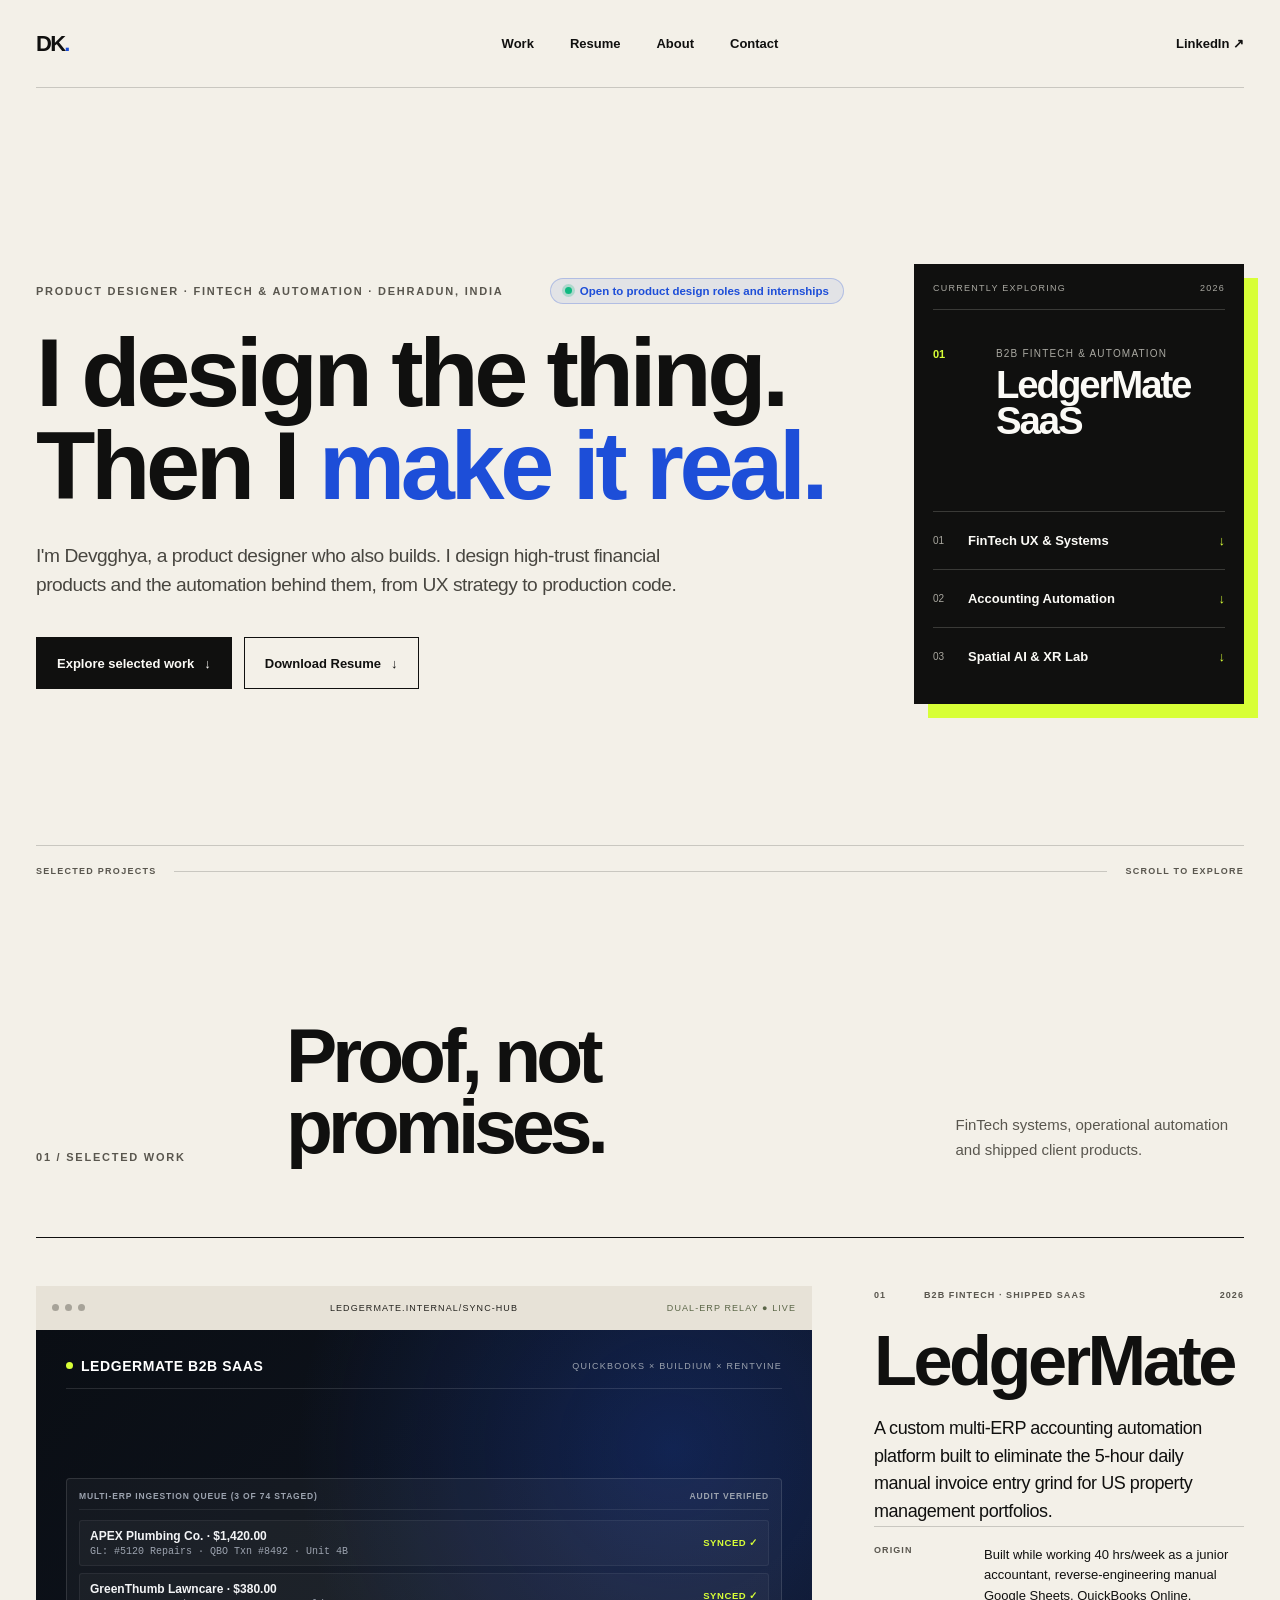
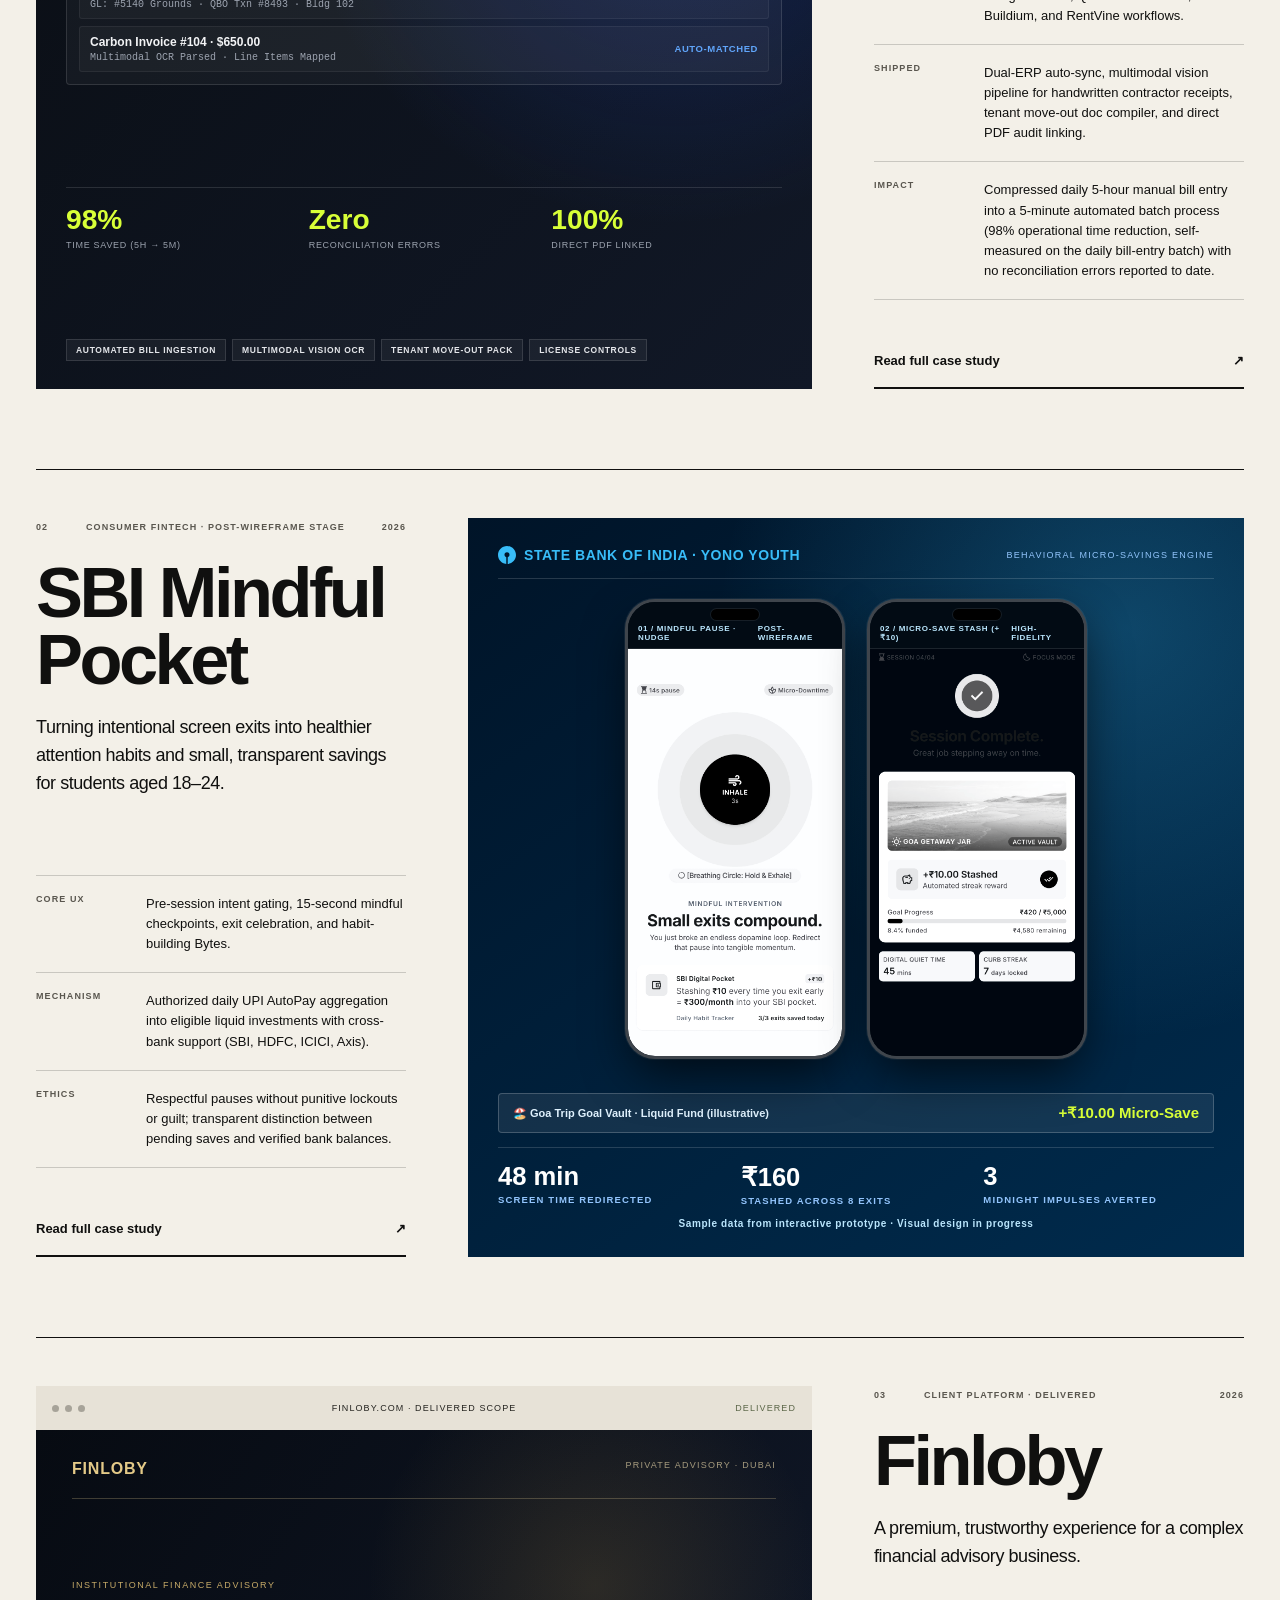
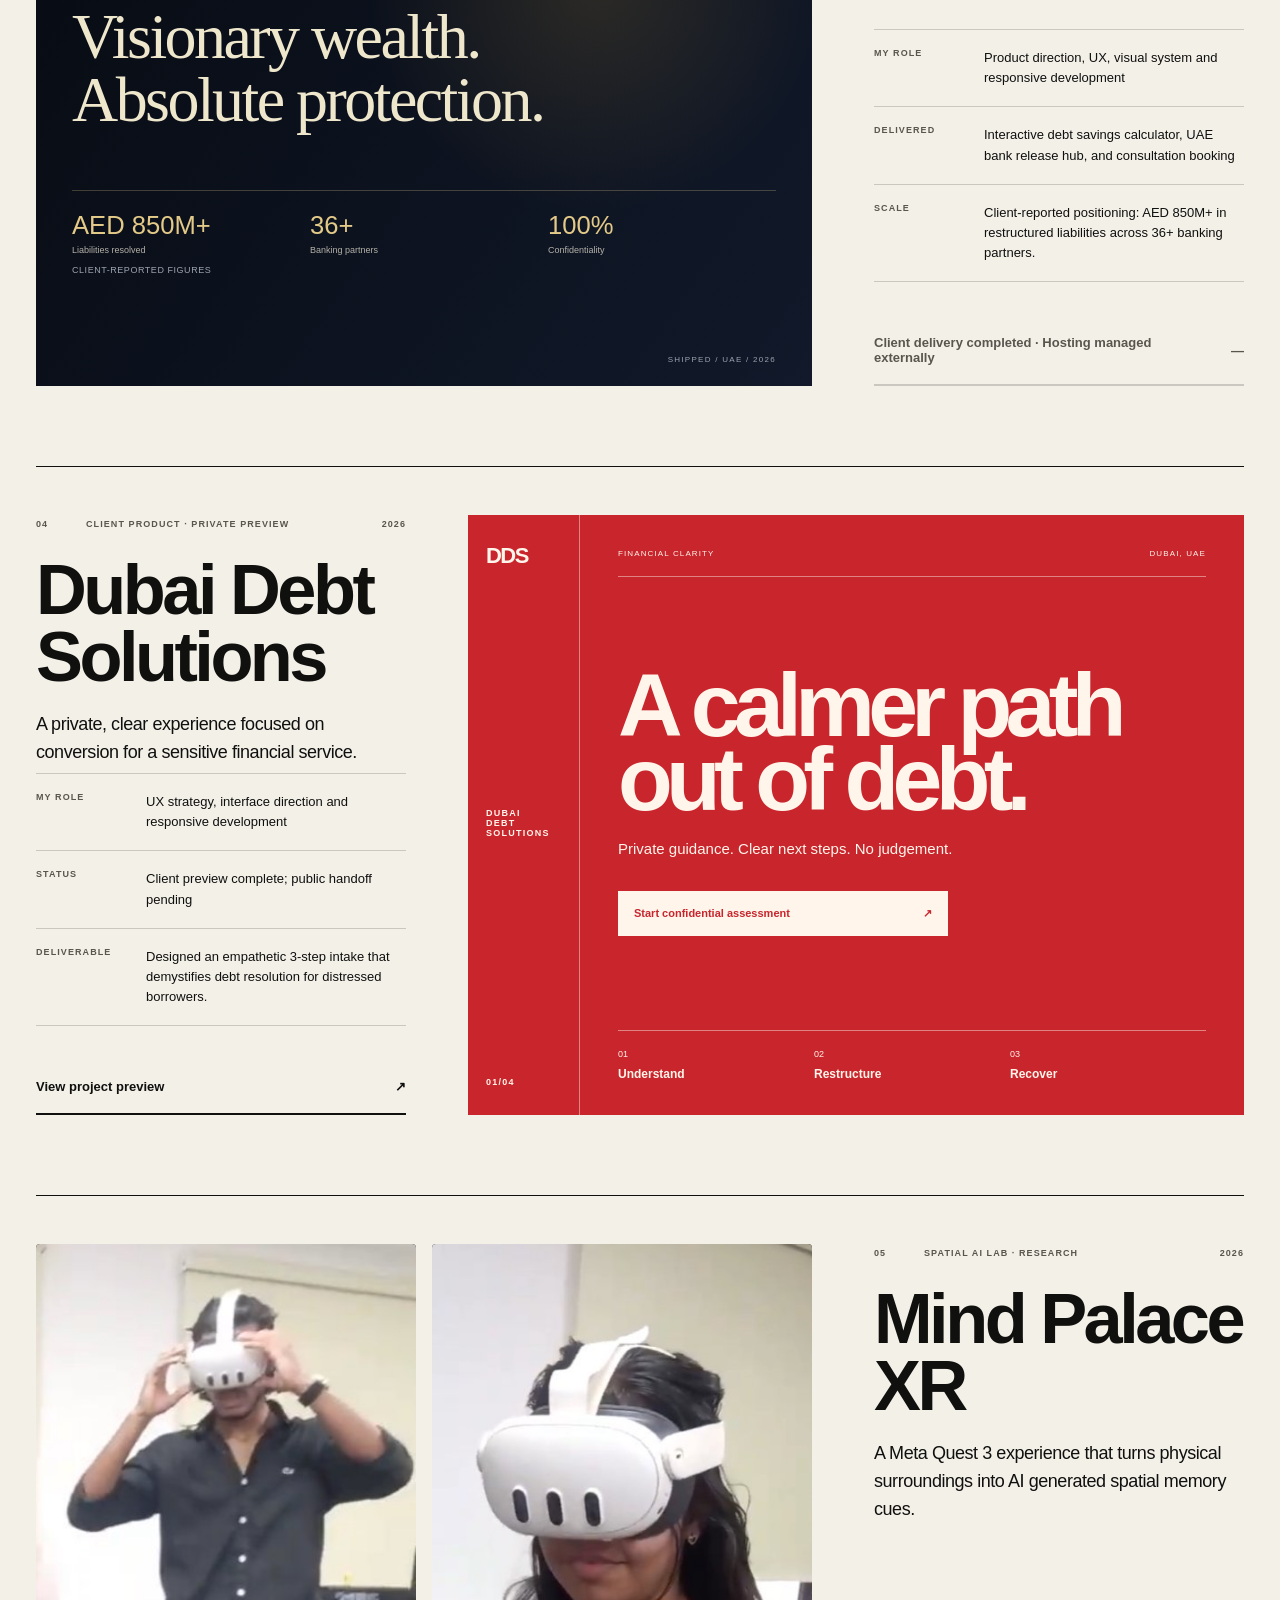
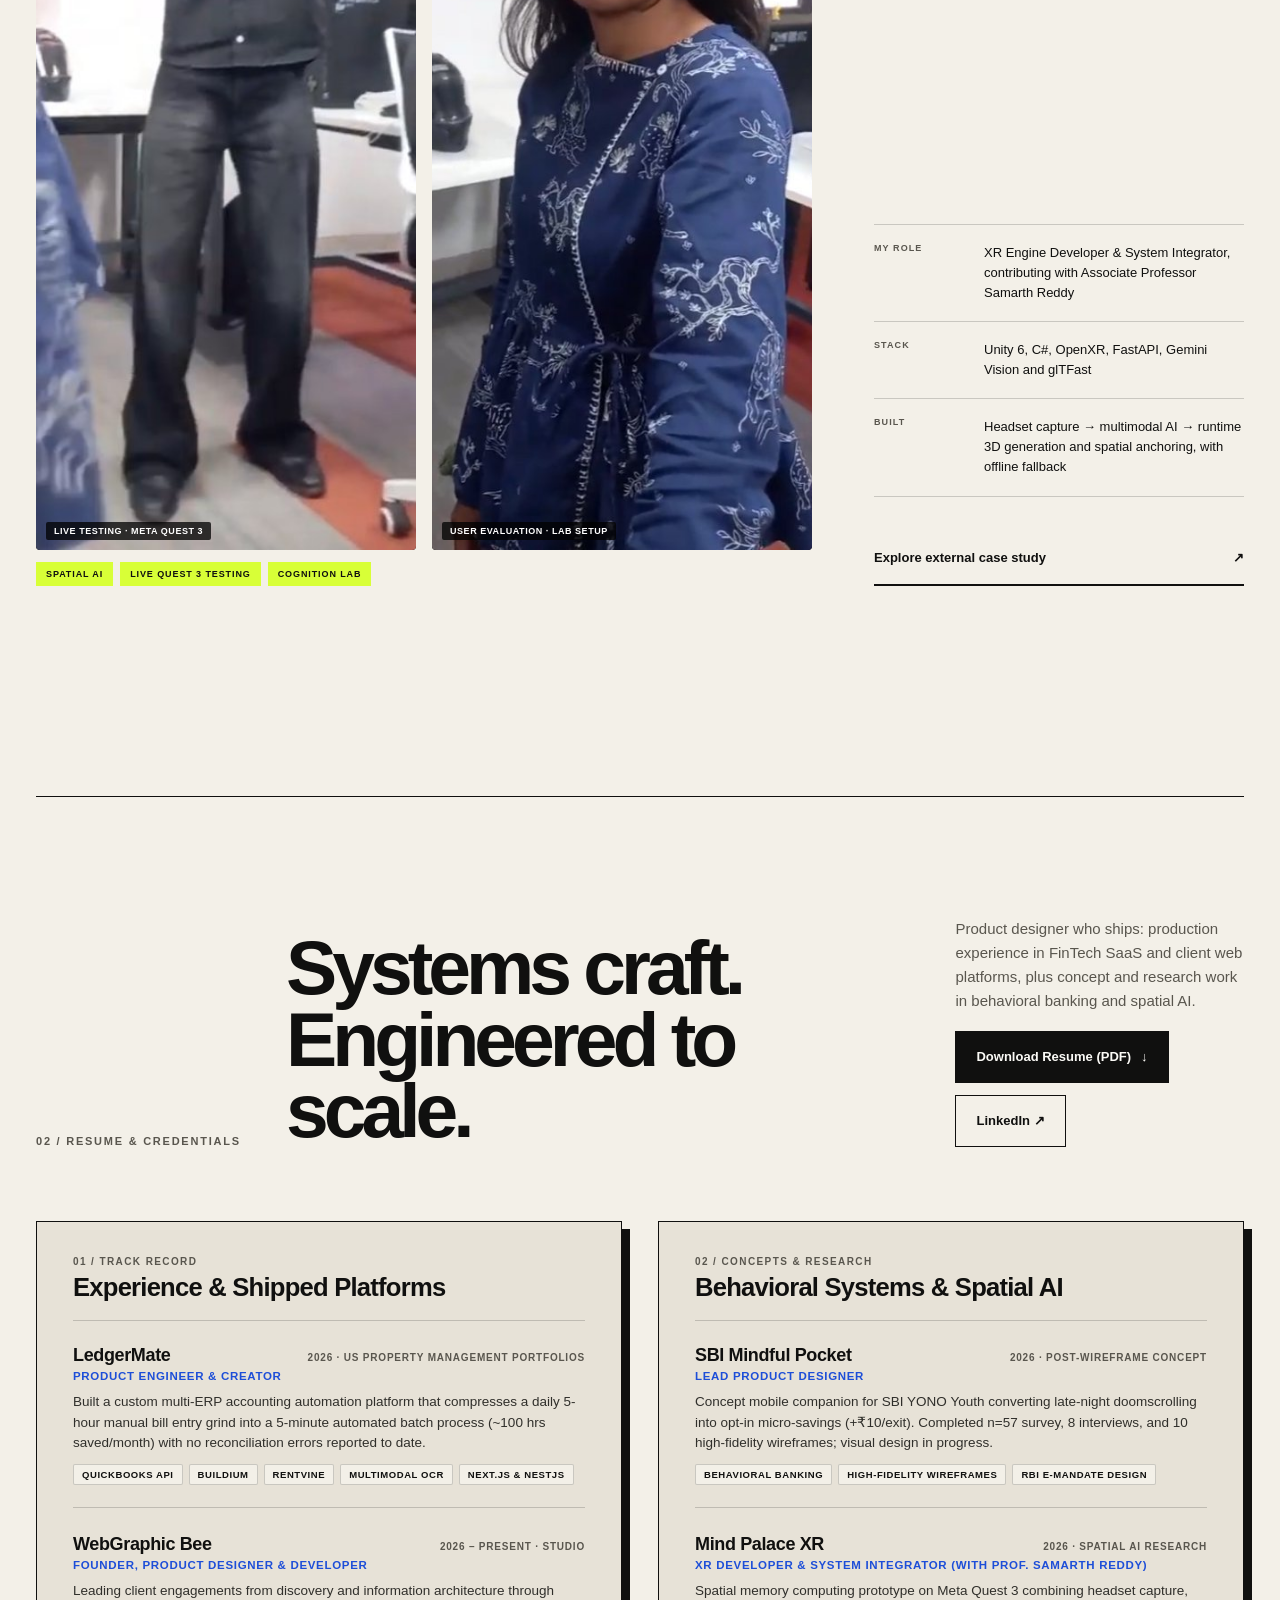
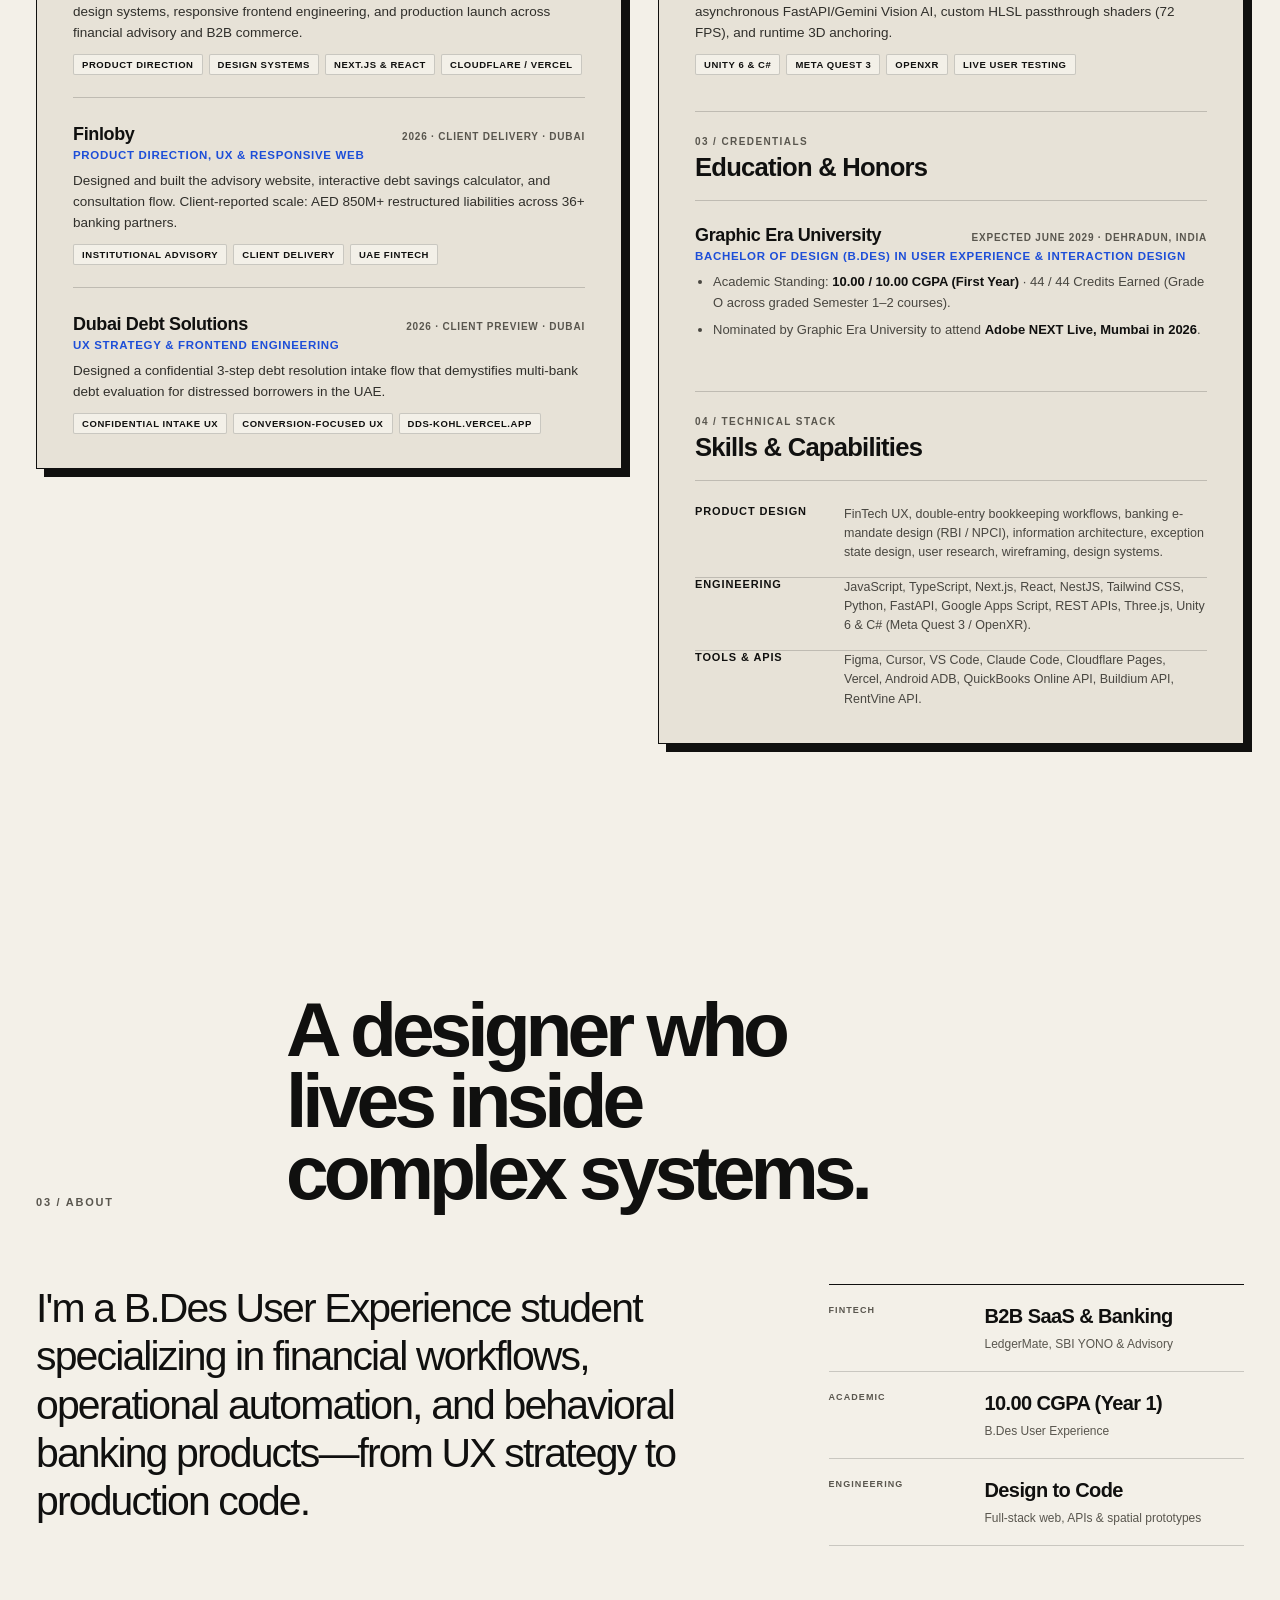
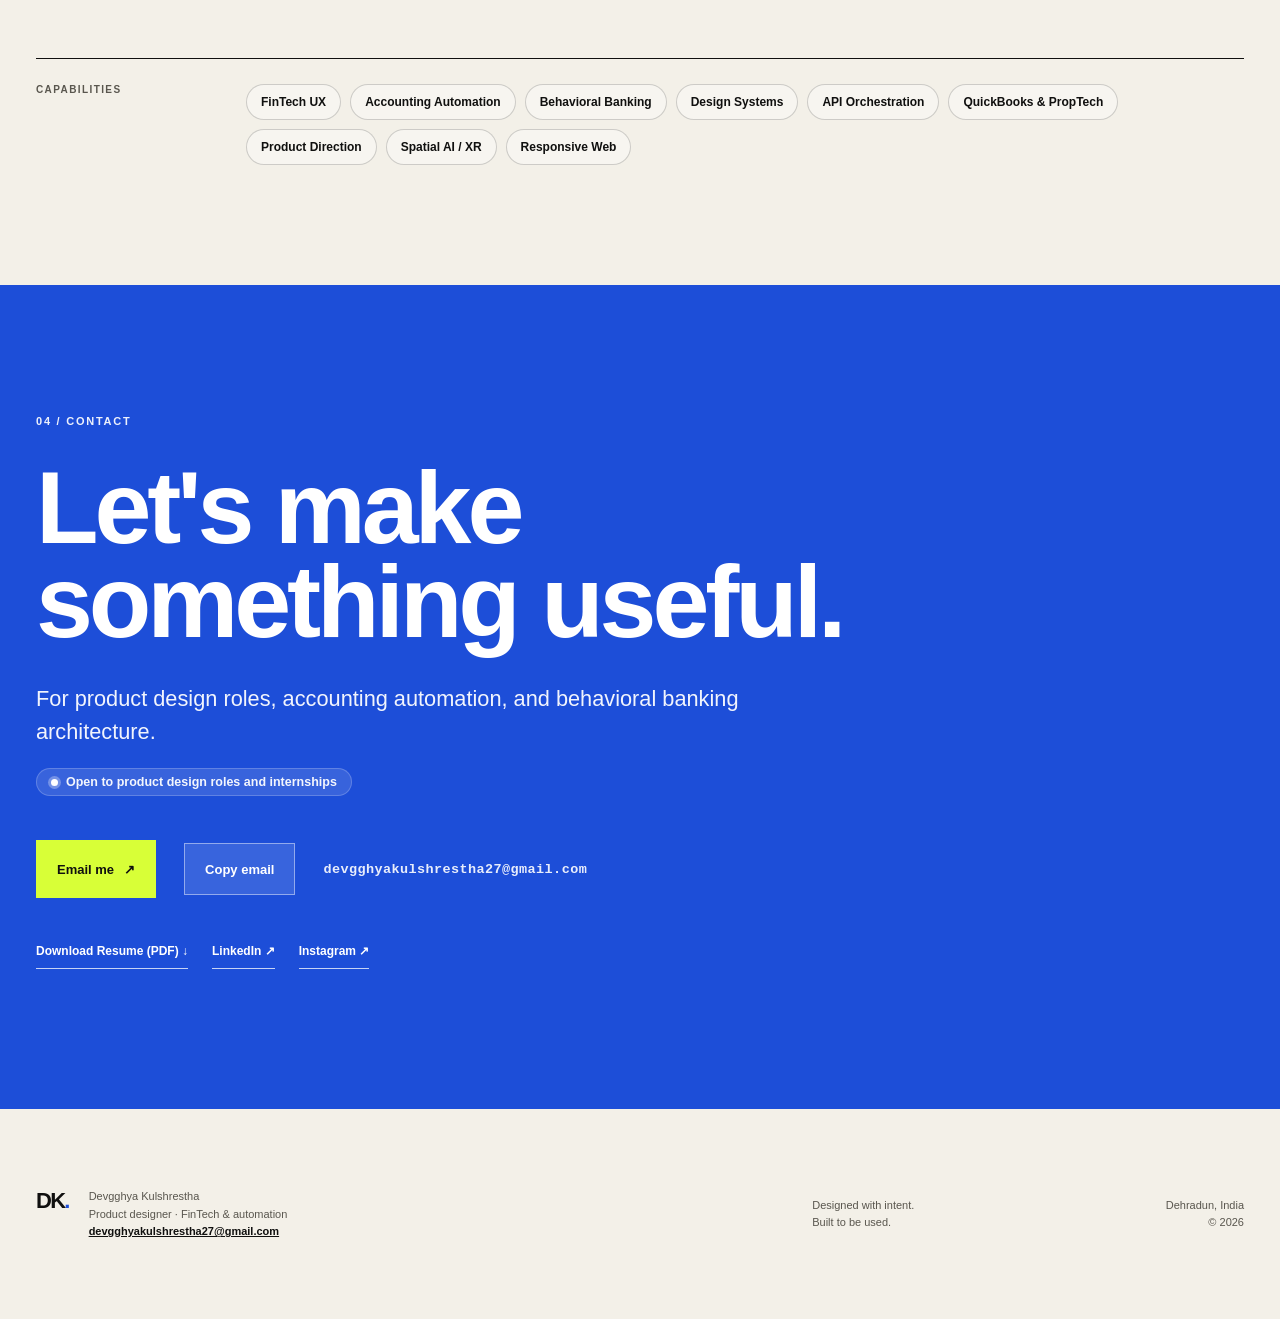
==== commit 4258cd65: "fix: align resume with verified credentials and resolve layout, link, a11y, and asset issues" ====
--- a/index.html
+++ b/index.html
@@ -58,13 +58,13 @@
           <p class="hero-intro">I'm Devgghya, a product designer who also builds. I design high-trust financial products and the automation behind them, from UX strategy to production code.</p>
           <div class="hero-actions">
             <a class="button button-primary" href="#work">Explore selected work <span aria-hidden="true">↓</span></a>
-            <a class="button button-secondary" href="assets/Devgghya_Kulshrestha_Resume.pdf" download="Devgghya_Kulshrestha_Resume.pdf" target="_blank" rel="noopener">Download Resume <span aria-hidden="true">↓</span></a>
+            <a class="button button-secondary" href="assets/Devgghya_Kulshrestha_Resume.pdf" download="Devgghya_Kulshrestha_Resume.pdf">Download Resume <span aria-hidden="true">↓</span></a>
           </div>
         </div>
         <aside class="hero-panel" aria-label="Current profile snapshot">
           <div class="hero-panel-top"><span>Currently exploring</span><span>2026</span></div>
           <div class="current-project"><span class="current-index">01</span><div><p>B2B FinTech &amp; Automation</p><h2>LedgerMate SaaS</h2></div></div>
-          <div class="role-stack"><div><span>01</span><p>FinTech UX &amp; Systems</p><span>↗</span></div><div><span>02</span><p>Accounting Automation</p><span>↗</span></div><div><span>03</span><p>Spatial AI &amp; XR Lab</p><span>↗</span></div></div>
+          <div class="role-stack"><a href="#project-sbi"><span>01</span><p>FinTech UX &amp; Systems</p><span aria-hidden="true">↓</span></a><a href="#project-ledgermate"><span>02</span><p>Accounting Automation</p><span aria-hidden="true">↓</span></a><a href="#project-mindpalace"><span>03</span><p>Spatial AI &amp; XR Lab</p><span aria-hidden="true">↓</span></a></div>
         </aside>
       </div>
       <div class="hero-foot"><p>Selected projects</p><div></div><p>Scroll to explore</p></div>
@@ -74,8 +74,8 @@
       <div class="section-heading"><p class="section-kicker">01 / Selected work</p><h2>Proof, not promises.</h2><p>FinTech systems, operational automation and shipped client products.</p></div>
 
       <!-- Project 01: LedgerMate -->
-      <article class="project ledgermate-project">
-        <div class="project-visual ledgermate-visual" aria-hidden="true" aria-label="LedgerMate project visual">
+      <article class="project ledgermate-project" id="project-ledgermate">
+        <div class="project-visual ledgermate-visual" aria-hidden="true">
           <div class="browser-bar">
             <div><i></i><i></i><i></i></div>
             <span>ledgermate.internal/sync-hub</span>
@@ -142,7 +142,7 @@
       </article>
 
       <!-- Project 02: SBI Mindful Pocket -->
-      <article class="project project-reverse sbi-project">
+      <article class="project project-reverse sbi-project" id="project-sbi">
         <div class="project-visual sbi-visual" aria-label="SBI Mindful Pocket project visual">
           <div class="sbi-stage">
             <div class="sbi-topbar">
@@ -199,30 +199,30 @@
       </article>
 
       <!-- Project 03: Finloby -->
-      <article class="project finloby-project">
-        <div class="project-visual finloby-visual" aria-hidden="true" aria-label="Finloby project visual">
-          <div class="browser-bar"><div><i></i><i></i><i></i></div><span>finloby.com</span><span class="browser-secure">Secure</span></div>
-          <div class="finloby-stage"><div class="finloby-nav"><span>FINLOBY</span><span>Private advisory · Dubai</span></div><div class="finloby-content"><p>Institutional finance advisory</p><h3>Visionary wealth.<br>Absolute protection.</h3><div class="finloby-metrics"><div><strong>AED 850M+</strong><span>Liabilities resolved</span></div><div><strong>36+</strong><span>Banking partners</span></div><div><strong>100%</strong><span>Confidentiality</span></div></div><p style="margin:10px 0 0;font-size:9px;color:#8f8d87;letter-spacing:.06em;">Client-reported figures</p></div><div class="finloby-code">LIVE / UAE / 2026</div></div>
-        </div>
-        <div class="project-info"><div class="project-meta"><span>03</span><span>Client platform · Live</span><span>2026</span></div><h3>Finloby</h3><p class="project-lede">A premium, trustworthy experience for a complex financial advisory business.</p><div class="project-details"><div><span>My role</span><p>Product direction, UX, visual system and responsive development</p></div><div><span>Delivered</span><p>Service journeys, consultation booking and launch</p></div><div><span>Scale</span><p>Positioned advisory for AED 850M+ in restructured liabilities across 36+ banking partners.</p></div></div><a class="project-link" href="https://finloby.com" target="_blank" rel="noreferrer">Visit live product <span>↗</span></a></div>
+      <article class="project finloby-project" id="project-finloby">
+        <div class="project-visual finloby-visual" aria-hidden="true">
+          <div class="browser-bar"><div><i></i><i></i><i></i></div><span>finloby.com · delivered scope</span><span class="browser-secure">Delivered</span></div>
+          <div class="finloby-stage"><div class="finloby-nav"><span>FINLOBY</span><span>Private advisory · Dubai</span></div><div class="finloby-content"><p>Institutional finance advisory</p><h3>Visionary wealth.<br>Absolute protection.</h3><div class="finloby-metrics"><div><strong>AED 850M+</strong><span>Liabilities resolved</span></div><div><strong>36+</strong><span>Banking partners</span></div><div><strong>100%</strong><span>Confidentiality</span></div></div><p style="margin:10px 0 0;font-size:9px;color:#9ca3af;letter-spacing:.06em;">Client-reported figures</p></div><div class="finloby-code">SHIPPED / UAE / 2026</div></div>
+        </div>
+        <div class="project-info"><div class="project-meta"><span>03</span><span>Client platform · Delivered</span><span>2026</span></div><h3>Finloby</h3><p class="project-lede">A premium, trustworthy experience for a complex financial advisory business.</p><div class="project-details"><div><span>My role</span><p>Product direction, UX, visual system and responsive development</p></div><div><span>Delivered</span><p>Interactive debt savings calculator, UAE bank release hub, and consultation booking</p></div><div><span>Scale</span><p>Client-reported positioning: AED 850M+ in restructured liabilities across 36+ banking partners.</p></div></div><div class="project-status-row"><span>Client delivery completed · Hosting managed externally</span><span aria-hidden="true">—</span></div></div>
       </article>
 
       <!-- Project 04: Dubai Debt Solutions -->
-      <article class="project project-reverse dds-project">
-        <div class="project-visual dds-visual" aria-hidden="true" aria-label="Dubai Debt Solutions project visual"><div class="dds-sidebar"><span class="dds-mark">DDS</span><span>Dubai<br>Debt<br>Solutions</span><span>01/04</span></div><div class="dds-main"><div class="dds-topline"><span>Financial clarity</span><span>Dubai, UAE</span></div><h3>A calmer path<br>out of debt.</h3><p>Private guidance. Clear next steps. No judgement.</p><div class="dds-action">Start confidential assessment <span>↗</span></div><div class="dds-grid"><div>01 <span>Understand</span></div><div>02 <span>Restructure</span></div><div>03 <span>Recover</span></div></div></div></div>
-        <div class="project-info"><div class="project-meta"><span>04</span><span>Client product · Private preview</span><span>2026</span></div><h3>Dubai Debt Solutions</h3><p class="project-lede">A private, clear experience focused on conversion for a sensitive financial service.</p><div class="project-details"><div><span>My role</span><p>UX strategy, interface direction and responsive development</p></div><div><span>Status</span><p>Client preview complete; public handoff pending</p></div><div><span>Deliverable</span><p>Designed an empathetic 3-step intake that demystifies debt resolution for distressed borrowers.</p></div></div><a class="project-link" href="https://dds-kohl.vercel.app" target="_blank" rel="noreferrer">View project preview <span>↗</span></a></div>
+      <article class="project project-reverse dds-project" id="project-dds">
+        <div class="project-visual dds-visual" aria-hidden="true"><div class="dds-sidebar"><span class="dds-mark">DDS</span><span>Dubai<br>Debt<br>Solutions</span><span>01/04</span></div><div class="dds-main"><div class="dds-topline"><span>Financial clarity</span><span>Dubai, UAE</span></div><h3>A calmer path<br>out of debt.</h3><p>Private guidance. Clear next steps. No judgement.</p><div class="dds-action">Start confidential assessment <span>↗</span></div><div class="dds-grid"><div>01 <span>Understand</span></div><div>02 <span>Restructure</span></div><div>03 <span>Recover</span></div></div></div></div>
+        <div class="project-info"><div class="project-meta"><span>04</span><span>Client product · Private preview</span><span>2026</span></div><h3>Dubai Debt Solutions</h3><p class="project-lede">A private, clear experience focused on conversion for a sensitive financial service.</p><div class="project-details"><div><span>My role</span><p>UX strategy, interface direction and responsive development</p></div><div><span>Status</span><p>Client preview complete; public handoff pending</p></div><div><span>Deliverable</span><p>Designed an empathetic 3-step intake that demystifies debt resolution for distressed borrowers.</p></div></div><a class="project-link" href="https://dds-kohl.vercel.app" target="_blank" rel="noopener noreferrer">View project preview <span>↗</span></a></div>
       </article>
 
       <!-- Project 05: Mind Palace XR -->
-      <article class="project mindpalace-project">
+      <article class="project mindpalace-project" id="project-mindpalace">
         <div class="project-visual mindpalace-visual">
           <div class="mindpalace-duo">
             <figure>
-              <img src="assets/mindpalace_testing_quest3_dev.jpg" alt="Devgghya testing Mind Palace XR on Meta Quest 3 hardware" loading="lazy">
+              <img src="assets/mindpalace_testing_quest3_dev.jpg" alt="Devgghya testing Mind Palace XR on Meta Quest 3 hardware" loading="lazy" tabindex="0" role="button" aria-label="Zoom: Devgghya testing Mind Palace XR on Meta Quest 3">
               <figcaption>Live Testing · Meta Quest 3</figcaption>
             </figure>
             <figure>
-              <img src="assets/mindpalace_testing_quest3_user.jpg" alt="Participant user testing Mind Palace XR spatial anchor interactions" loading="lazy">
+              <img src="assets/mindpalace_testing_quest3_user.jpg" alt="Participant user testing Mind Palace XR spatial anchor interactions" loading="lazy" tabindex="0" role="button" aria-label="Zoom: Participant user testing Mind Palace XR">
               <figcaption>User Evaluation · Lab Setup</figcaption>
             </figure>
           </div>
@@ -233,7 +233,7 @@
           <h3>Mind Palace XR</h3>
           <p class="project-lede">A Meta Quest 3 experience that turns physical surroundings into AI generated spatial memory cues.</p>
           <div class="project-details"><div><span>My role</span><p>XR Engine Developer &amp; System Integrator, contributing with Associate Professor Samarth Reddy</p></div><div><span>Stack</span><p>Unity 6, C#, OpenXR, FastAPI, Gemini Vision and glTFast</p></div><div><span>Built</span><p>Headset capture → multimodal AI → runtime 3D generation and spatial anchoring, with offline fallback</p></div></div>
-          <a class="project-link" href="https://portfolio-5208db.webflow.io/cognitive-memory-augmentation/mind-palace-xr" target="_blank" rel="noopener noreferrer">Explore the project (External Webflow Case Study ↗)</a>
+          <a class="project-link" href="https://portfolio-5208db.webflow.io/cognitive-memory-augmentation/mind-palace-xr" target="_blank" rel="noopener noreferrer">Explore external case study <span>↗</span></a>
         </div>
       </article>
     </section>
@@ -246,7 +246,7 @@
         <div class="resume-heading-action">
           <p>Product designer who ships: production experience in FinTech SaaS and client web platforms, plus concept and research work in behavioral banking and spatial AI.</p>
           <div class="resume-button-group">
-            <a class="button button-primary" href="assets/Devgghya_Kulshrestha_Resume.pdf" download="Devgghya_Kulshrestha_Resume.pdf" target="_blank" rel="noopener">Download Resume (PDF) <span aria-hidden="true">↓</span></a>
+            <a class="button button-primary" href="assets/Devgghya_Kulshrestha_Resume.pdf" download="Devgghya_Kulshrestha_Resume.pdf">Download Resume (PDF) <span aria-hidden="true">↓</span></a>
             <a class="button button-secondary" href="https://www.linkedin.com/in/devgghya-kulshrestha-88909b314" target="_blank" rel="noreferrer">LinkedIn ↗</a>
           </div>
         </div>
@@ -268,7 +268,7 @@
               <p class="resume-role">Product Engineer &amp; Creator</p>
               <p class="resume-desc">Built a custom multi-ERP accounting automation platform that compresses a daily 5-hour manual bill entry grind into a 5-minute automated batch process (~100 hrs saved/month) with no reconciliation errors reported to date.</p>
               <div class="resume-tags">
-                <span>QuickBooks API</span><span>Buildium</span><span>RentVine</span><span>Multimodal OCR</span><span>B2B FinTech</span>
+                <span>QuickBooks API</span><span>Buildium</span><span>RentVine</span><span>Multimodal OCR</span><span>Next.js &amp; NestJS</span>
               </div>
             </article>
 
@@ -278,21 +278,21 @@
                 <span class="resume-date">2026 – Present · Studio</span>
               </div>
               <p class="resume-role">Founder, Product Designer &amp; Developer</p>
-              <p class="resume-desc">Leading client product engagements from discovery and information architecture to design systems, responsive frontend code, and launch across financial services and SaaS.</p>
-              <div class="resume-tags">
-                <span>Product Direction</span><span>Design Systems</span><span>Frontend Dev</span><span>Client Platforms</span>
+              <p class="resume-desc">Leading client engagements from discovery and information architecture through design systems, responsive frontend engineering, and production launch across financial advisory and B2B commerce.</p>
+              <div class="resume-tags">
+                <span>Product Direction</span><span>Design Systems</span><span>Next.js &amp; React</span><span>Cloudflare / Vercel</span>
               </div>
             </article>
 
             <article class="resume-entry">
               <div class="resume-entry-top">
                 <h4>Finloby</h4>
-                <span class="resume-date">2026 · Client Platform · Dubai</span>
+                <span class="resume-date">2026 · Client Delivery · Dubai</span>
               </div>
               <p class="resume-role">Product Direction, UX &amp; Responsive Web</p>
-              <p class="resume-desc">Designed and built the advisory website with streamlined consultation booking. Client-reported scale: AED 850M+ restructured liabilities across 36+ banking partners.</p>
-              <div class="resume-tags">
-                <span>Institutional Advisory</span><span>Client Platform</span><span>finloby.com</span>
+              <p class="resume-desc">Designed and built the advisory website, interactive debt savings calculator, and consultation flow. Client-reported scale: AED 850M+ restructured liabilities across 36+ banking partners.</p>
+              <div class="resume-tags">
+                <span>Institutional Advisory</span><span>Client Delivery</span><span>UAE FinTech</span>
               </div>
             </article>
 
@@ -320,10 +320,10 @@
             <article class="resume-entry">
               <div class="resume-entry-top">
                 <h4>SBI Mindful Pocket</h4>
-                <span class="resume-date">2026 · Concept Case Study</span>
+                <span class="resume-date">2026 · Post-Wireframe Concept</span>
               </div>
               <p class="resume-role">Lead Product Designer</p>
-              <p class="resume-desc">Concept mobile companion for SBI YONO Youth converting late-night doomscrolling into opt-in micro-savings (+₹10/exit). High-fidelity wireframe suite completed; visual design in progress.</p>
+              <p class="resume-desc">Concept mobile companion for SBI YONO Youth converting late-night doomscrolling into opt-in micro-savings (+₹10/exit). Completed n=57 survey, 8 interviews, and 10 high-fidelity wireframes; visual design in progress.</p>
               <div class="resume-tags">
                 <span>Behavioral Banking</span><span>High-Fidelity Wireframes</span><span>RBI e-mandate design</span>
               </div>
@@ -335,7 +335,7 @@
                 <span class="resume-date">2026 · Spatial AI Research</span>
               </div>
               <p class="resume-role">XR Developer &amp; System Integrator (with Prof. Samarth Reddy)</p>
-              <p class="resume-desc">Spatial memory computing prototype on Meta Quest 3 evaluating real-time headset capture, multimodal Gemini Vision processing, and runtime 3D anchoring.</p>
+              <p class="resume-desc">Spatial memory computing prototype on Meta Quest 3 combining headset capture, asynchronous FastAPI/Gemini Vision AI, custom HLSL passthrough shaders (72 FPS), and runtime 3D anchoring.</p>
               <div class="resume-tags">
                 <span>Unity 6 &amp; C#</span><span>Meta Quest 3</span><span>OpenXR</span><span>Live User Testing</span>
               </div>
@@ -353,20 +353,11 @@
                 <h4>Graphic Era University</h4>
                 <span class="resume-date">Expected June 2029 · Dehradun, India</span>
               </div>
-              <p class="resume-role">Bachelor of Design (B.Des) in User Experience Design</p>
+              <p class="resume-role">Bachelor of Design (B.Des) in User Experience &amp; Interaction Design</p>
               <ul class="resume-bullets">
-                <li>Academic Standing: <strong>10.00 / 10.00 CGPA (Year 1)</strong> · Class Topper · Full Tuition Academic Scholarship.</li>
+                <li>Academic Standing: <strong>10.00 / 10.00 CGPA (First Year)</strong> · 44 / 44 Credits Earned (Grade O across graded Semester 1–2 courses).</li>
                 <li>Nominated by Graphic Era University to attend <strong>Adobe NEXT Live, Mumbai in 2026</strong>.</li>
               </ul>
-            </article>
-
-            <article class="resume-entry">
-              <div class="resume-entry-top">
-                <h4>St. Jude's School</h4>
-                <span class="resume-date">Completed 2024 · Dehradun, India</span>
-              </div>
-              <p class="resume-role">Indian School Certificate (ISC / CISCE)</p>
-              <p class="resume-desc">Rigorous foundation in mathematics, analytical problem solving, and science disciplines.</p>
             </article>
           </div>
 
@@ -378,15 +369,15 @@
           <div class="resume-skills-list">
             <div class="resume-skill-row">
               <span class="resume-skill-label">Product Design</span>
-              <p>FinTech UX, double-entry bookkeeping workflows, banking e-mandates (RBI guidelines), information architecture, exception state design, user research, wireframing.</p>
+              <p>FinTech UX, double-entry bookkeeping workflows, banking e-mandate design (RBI / NPCI), information architecture, exception state design, user research, wireframing, design systems.</p>
             </div>
             <div class="resume-skill-row">
               <span class="resume-skill-label">Engineering</span>
-              <p>JavaScript, TypeScript, Python, FastAPI, Google Apps Script, REST APIs, HTML5/CSS3, Git/GitHub, Unity 6 &amp; C# (Meta Quest 3 / OpenXR).</p>
+              <p>JavaScript, TypeScript, Next.js, React, NestJS, Tailwind CSS, Python, FastAPI, Google Apps Script, REST APIs, Three.js, Unity 6 &amp; C# (Meta Quest 3 / OpenXR).</p>
             </div>
             <div class="resume-skill-row">
               <span class="resume-skill-label">Tools &amp; APIs</span>
-              <p>Figma, VS Code, Cursor, Claude Code, Linear, QuickBooks Online API, Buildium API, RentVine API.</p>
+              <p>Figma, Cursor, VS Code, Claude Code, Cloudflare Pages, Vercel, Android ADB, QuickBooks Online API, Buildium API, RentVine API.</p>
             </div>
           </div>
         </div>
@@ -417,7 +408,7 @@
           <span id="copy-confirmation" class="copy-toast" aria-live="polite"></span>
         </div>
         <div class="contact-secondary-links">
-          <a class="text-link" href="assets/Devgghya_Kulshrestha_Resume.pdf" download="Devgghya_Kulshrestha_Resume.pdf" target="_blank" rel="noopener">Download Resume (PDF) ↓</a>
+          <a class="text-link" href="assets/Devgghya_Kulshrestha_Resume.pdf" download="Devgghya_Kulshrestha_Resume.pdf">Download Resume (PDF) ↓</a>
           <a class="text-link" href="https://www.linkedin.com/in/devgghya-kulshrestha-88909b314" target="_blank" rel="noopener noreferrer">LinkedIn ↗</a>
           <a class="text-link" href="https://www.instagram.com/devgghya" target="_blank" rel="noopener noreferrer">Instagram ↗</a>
         </div>
@@ -439,14 +430,14 @@
     })();
   </script>
   <!-- Full-Resolution Image Lightbox -->
-  <div id="cs-lightbox" class="lightbox-modal" onclick="closeLightbox(event)" aria-hidden="true">
+  <div id="cs-lightbox" class="lightbox-modal" onclick="closeLightbox(event)" aria-hidden="true" role="dialog" aria-modal="true" aria-label="Full-resolution image preview">
     <button type="button" class="lightbox-close" onclick="closeLightbox(event)" aria-label="Close image zoom">✕ Close</button>
-    <img id="lightbox-img" src="" alt="Zoomed Case Study Image">
+    <img id="lightbox-img" alt="Zoomed Case Study Image">
     <p id="lightbox-caption" class="lightbox-caption"></p>
   </div>
 
   <script>
-    
+    let lastFocusedBeforeLightbox = null;
     function copyEmail(btn) {
       navigator.clipboard.writeText('devgghyakulshrestha27@gmail.com').then(() => {
         const toast = document.getElementById('copy-confirmation');
@@ -464,25 +455,41 @@
       const img = document.getElementById('lightbox-img');
       const cap = document.getElementById('lightbox-caption');
       if (!lb || !img) return;
+      lastFocusedBeforeLightbox = document.activeElement;
       img.src = src;
       cap.textContent = caption || '';
       lb.classList.add('is-active');
       lb.setAttribute('aria-hidden', 'false');
+      document.body.classList.add('modal-open');
+      lb.querySelector('.lightbox-close')?.focus();
     }
     function closeLightbox(e) {
       if (e && e.target && e.target.id === 'lightbox-img') return;
       const lb = document.getElementById('cs-lightbox');
-      if (!lb) return;
+      const img = document.getElementById('lightbox-img');
+      if (!lb || !lb.classList.contains('is-active')) return;
       lb.classList.remove('is-active');
       lb.setAttribute('aria-hidden', 'true');
+      document.body.classList.remove('modal-open');
+      if (img) img.removeAttribute('src');
+      if (lastFocusedBeforeLightbox && typeof lastFocusedBeforeLightbox.focus === 'function') {
+        lastFocusedBeforeLightbox.focus();
+      }
     }
     document.addEventListener('keydown', function(e) {
       if (e.key === 'Escape') closeLightbox();
     });
     document.querySelectorAll('.mindpalace-duo img, .zoomable-img').forEach(img => {
-      img.addEventListener('click', () => {
+      const trigger = () => {
         const caption = img.closest('figure')?.querySelector('figcaption')?.textContent || img.alt;
         openLightbox(img.src, caption);
+      };
+      img.addEventListener('click', trigger);
+      img.addEventListener('keydown', (e) => {
+        if (e.key === 'Enter' || e.key === ' ') {
+          e.preventDefault();
+          trigger();
+        }
       });
     });
   </script>
--- a/styles.css
+++ b/styles.css
@@ -1,4 +1,4 @@
-:root { --ink:#10100f; --paper:#f3f0e8; --paper-2:#e7e2d7; --muted:#6e6b63; --line:rgba(16,16,15,.18); --signal:#d8ff37; --blue:#1d4ed8; --blue-hover:#1e40af; --blue-on-dark:#60a5fa; --blue-tint:rgba(29,78,216,.08); --white:#fbfaf6; }
+:root { --ink:#10100f; --paper:#f3f0e8; --paper-2:#e7e2d7; --paper-alt:#ece8de; --muted:#59564e; --warn-ink:#92400e; --line:rgba(16,16,15,.18); --signal:#d8ff37; --blue:#1d4ed8; --blue-hover:#1e40af; --blue-on-dark:#60a5fa; --blue-tint:rgba(29,78,216,.08); --white:#fbfaf6; }
 * { box-sizing:border-box; }
 html { scroll-behavior:smooth; background:var(--paper); }
 body { margin:0; background:var(--paper); color:var(--ink); font-family:Arial,Helvetica,sans-serif; -webkit-font-smoothing:antialiased; }
@@ -37,10 +37,12 @@
 .current-project p { margin:0 0 8px; font-size:10px; color:#aaa9a2; text-transform:uppercase; letter-spacing:.12em; }
 .current-project h2 { margin:0; font-size:clamp(28px,3vw,44px); letter-spacing:-.055em; line-height:.95; }
 .role-stack { margin-top:auto; }
-.role-stack>div { display:grid; grid-template-columns:35px 1fr auto; align-items:center; border-top:1px solid #3a3a37; min-height:58px; }
-.role-stack span { color:#77766f; font-size:10px; }
+.role-stack>a,.role-stack>div { display:grid; grid-template-columns:35px 1fr auto; align-items:center; border-top:1px solid #3a3a37; min-height:58px; transition:background 180ms ease; }
+.role-stack>a:hover { background:rgba(255,255,255,.04); }
+.role-stack span:first-child { color:#a8a69e; font-size:10px; }
 .role-stack p { margin:0; font-size:13px; font-weight:700; }
-.role-stack svg { color:var(--signal); }
+.role-stack span:last-child,.role-stack svg { color:var(--signal); font-size:13px; transition:transform 180ms ease; }
+.role-stack>a:hover span:last-child,.role-stack>a:hover svg { transform:translate(2px, 2px); }
 .hero-foot { display:grid; grid-template-columns:auto 1fr auto; gap:18px; align-items:center; padding:20px 0 24px; border-top:1px solid var(--line); }
 .hero-foot p { margin:0; font-size:9px; font-weight:800; text-transform:uppercase; letter-spacing:.14em; color:var(--muted); }
 .hero-foot div { height:1px; background:var(--line); }
@@ -63,8 +65,9 @@
 .project-details span { text-transform:uppercase; font-size:9px; font-weight:800; letter-spacing:.12em; color:var(--muted); }
 .project-details p { margin:0; font-size:13px; line-height:1.55; }
 .project-link { display:flex; align-items:center; justify-content:space-between; gap:20px; padding:19px 0; border-bottom:2px solid var(--ink); font-size:13px; font-weight:800; }
-.project-link svg { transition:transform 180ms ease; }
-.project-link:hover svg { transform:translate(4px,-4px); }
+.project-link span,.project-link svg { display:inline-block; transition:transform 180ms ease; }
+.project-link:hover span,.project-link:hover svg { transform:translate(4px,-4px); }
+.project-status-row { display:flex; align-items:center; justify-content:space-between; gap:20px; padding:19px 0; border-bottom:2px solid var(--line); font-size:13px; font-weight:700; color:var(--muted); }
 
 .finloby-visual { background:#070b12; color:#efe7cc; min-height:600px; display:flex; flex-direction:column; }
 .browser-bar { height:44px; flex:0 0 auto; background:#e7e2d7; color:#24231f; display:grid; grid-template-columns:1fr auto 1fr; align-items:center; padding:0 16px; font-size:9px; text-transform:uppercase; letter-spacing:.12em; }
@@ -80,14 +83,14 @@
 .finloby-metrics { display:grid; grid-template-columns:repeat(3,1fr); gap:10px; margin-top:58px; border-top:1px solid rgba(231,206,146,.25); padding-top:20px; }
 .finloby-metrics div { display:flex; flex-direction:column; gap:5px; }
 .finloby-metrics strong { font-size:clamp(18px,2vw,28px); color:#e4ca88; font-weight:500; }
-.finloby-metrics span { color:#8f8d87; font-size:9px; }
-.finloby-code { position:absolute; right:36px; bottom:22px; color:#4c5c71; font-size:8px; letter-spacing:.16em; }
-
-.mindpalace-visual { min-height:0; aspect-ratio:2912 / 1368; background:#e9f3ef; position:relative; align-self:start; }
+.finloby-metrics span { color:#b4b1a8; font-size:9px; }
+.finloby-code { position:absolute; right:36px; bottom:22px; color:#9ca3af; font-size:8px; letter-spacing:.16em; }
+
+.mindpalace-visual { min-height:0; background:transparent; position:relative; align-self:start; }
 .mindpalace-visual img { width:100%; height:100%; object-fit:cover; transition:transform 800ms cubic-bezier(.2,.8,.2,1); }
 .mindpalace-visual:hover img { transform:scale(1.025); }
-.image-caption { position:absolute; left:22px; bottom:22px; display:flex; gap:7px; flex-wrap:wrap; }
-.image-caption span { background:var(--signal); color:var(--ink); padding:8px 10px; font-size:9px; font-weight:800; text-transform:uppercase; letter-spacing:.1em; }
+.image-caption { position:static; margin-top:12px; display:flex; gap:7px; flex-wrap:wrap; }
+.image-caption span { background:var(--signal); color:var(--ink); padding:7px 10px; font-size:9px; font-weight:800; text-transform:uppercase; letter-spacing:.1em; }
 
 .dds-visual { background:#c9252d; color:#fff5ea; min-height:600px; display:grid; grid-template-columns:112px 1fr; }
 .dds-sidebar { border-right:1px solid rgba(255,245,234,.45); padding:28px 18px; display:flex; flex-direction:column; justify-content:space-between; font-size:9px; font-weight:800; text-transform:uppercase; letter-spacing:.14em; }
@@ -121,20 +124,21 @@
 .lm-pills { display:flex; gap:6px; flex-wrap:wrap; margin-top:14px; }
 .lm-pills span { background:rgba(255,255,255,.05); border:1px solid rgba(255,255,255,.12); padding:5px 9px; font-size:8.5px; font-weight:700; text-transform:uppercase; letter-spacing:.08em; color:#e5e7eb; }
 
-.sbi-visual { background:#00192e; color:#fff; min-height:600px; display:flex; flex-direction:column; overflow:hidden; position:relative; }
+.sbi-visual { background:#00192e; color:#fff; min-height:680px; display:flex; flex-direction:column; overflow:hidden; position:relative; }
 .sbi-stage { flex:1; padding:28px 30px; display:flex; flex-direction:column; justify-content:space-between; background:radial-gradient(circle at 85% 15%,rgba(56,189,248,.25),transparent 45%),linear-gradient(145deg,#001428,#002b4d); position:relative; }
 .sbi-topbar { display:flex; justify-content:space-between; align-items:center; font-size:9px; text-transform:uppercase; letter-spacing:.14em; color:#93c5fd; border-bottom:1px solid rgba(255,255,255,.15); padding-bottom:14px; }
 .sbi-brand { display:flex; align-items:center; gap:8px; }
 .sbi-brand svg { flex-shrink:0; }
 .sbi-brand span { font-weight:900; color:#38bdf8; font-size:14px; letter-spacing:.04em; }
-.sbi-screens-duo { display:grid; grid-template-columns:1fr 1fr; gap:16px; margin:16px 0; align-items:start; }
-.sbi-device-frame { background:#031322; border:1px solid rgba(255,255,255,.18); border-radius:8px; overflow:hidden; box-shadow:0 8px 30px rgba(0,0,0,.45); display:flex; flex-direction:column; }
-.sbi-device-header { padding:7px 10px; background:rgba(255,255,255,.08); font-size:8.5px; font-weight:800; text-transform:uppercase; letter-spacing:.08em; color:#bae6fd; display:flex; justify-content:space-between; align-items:center; border-bottom:1px solid rgba(255,255,255,.1); }
-.sbi-device-img { width:100%; height:260px; object-fit:cover; object-position:top center; display:block; filter:contrast(1.04); background:#031322; }
-.sbi-pocket-badge { margin-top:12px; background:rgba(255,255,255,.08); border:1px solid rgba(255,255,255,.2); padding:10px 14px; border-radius:4px; display:flex; justify-content:space-between; align-items:center; }
+.sbi-screens-duo { display:flex; justify-content:center; align-items:center; gap:22px; margin:20px 0; }
+.sbi-device-frame { width:220px; max-width:230px; height:460px; background:#020b14; border:3px solid rgba(255,255,255,.24); border-radius:30px; overflow:hidden; box-shadow:0 20px 48px -8px rgba(0,0,0,.7),0 0 0 1px rgba(255,255,255,.08); display:flex; flex-direction:column; position:relative; flex-shrink:0; }
+.sbi-device-frame::before { content:''; position:absolute; top:7px; left:50%; transform:translateX(-50%); width:48px; height:11px; background:#000; border-radius:10px; z-index:5; box-shadow:0 0 0 1px rgba(255,255,255,.08); }
+.sbi-device-header { padding:22px 10px 6px; background:#020b14; font-size:8px; font-weight:800; text-transform:uppercase; letter-spacing:.08em; color:#bae6fd; display:flex; justify-content:space-between; align-items:center; border-bottom:1px solid rgba(255,255,255,.1); flex-shrink:0; z-index:4; }
+.sbi-device-img { width:100%; flex:1; min-height:0; object-fit:cover; object-position:top center; display:block; filter:contrast(1.04); background:#020b14; border-bottom-left-radius:27px; border-bottom-right-radius:27px; }
+.sbi-pocket-badge { margin-top:14px; background:rgba(255,255,255,.08); border:1px solid rgba(255,255,255,.2); padding:10px 14px; border-radius:4px; display:flex; justify-content:space-between; align-items:center; }
 .sbi-pocket-badge span { font-size:11px; color:#e0f2fe; font-weight:700; }
 .sbi-pocket-badge strong { font-size:15px; color:var(--signal); font-weight:900; }
-.sbi-stats { display:grid; grid-template-columns:repeat(3,1fr); gap:12px; border-top:1px solid rgba(255,255,255,.15); padding-top:14px; margin-top:12px; }
+.sbi-stats { display:grid; grid-template-columns:repeat(3,1fr); gap:12px; border-top:1px solid rgba(255,255,255,.15); padding-top:14px; margin-top:14px; }
 .sbi-stats div { display:flex; flex-direction:column; gap:3px; }
 .sbi-stats strong { font-size:clamp(18px,2vw,28px); color:#fff; font-weight:900; }
 .sbi-stats span { font-size:9.5px; text-transform:uppercase; letter-spacing:.12em; color:#93c5fd; font-weight:800; }
@@ -164,7 +168,7 @@
 .cs-card h4 { margin:0 0 14px; font-size:16px; font-weight:800; letter-spacing:-.02em; }
 .cs-card p,.cs-section p { font-size:15px; line-height:1.68; color:#302f2b; margin:0 0 16px; }
 .cs-section { margin-top:56px; border-top:1px solid var(--line); padding-top:40px; }
-.cs-section h3 { font-size:clamp(24px,2.5vw,36px); letter-spacing:-.04em; margin:0 0 20px; font-weight:800; }
+.cs-section h2,.cs-section h3 { font-size:clamp(24px,2.5vw,36px); letter-spacing:-.04em; margin:0 0 20px; font-weight:800; }
 .cs-stats-grid { display:grid; grid-template-columns:repeat(auto-fit,minmax(170px,1fr)); gap:16px; margin:28px 0; }
 .cs-stat-box { background:var(--white); border:1px solid var(--line); padding:20px; text-align:left; }
 .cs-stat-box strong { font-size:32px; font-weight:900; color:var(--blue); display:block; margin-bottom:4px; }
@@ -191,12 +195,12 @@
 .cs-quotes-pair { display:grid; grid-template-columns:1fr 1fr; gap:18px; margin:22px 0; }
 .cs-walkthrough-block { margin:32px 0; background:var(--paper-2); border:1px solid var(--line); padding:24px 28px; border-radius:4px; }
 .cs-step-tag { display:inline-block; font-size:9.5px; font-weight:800; text-transform:uppercase; letter-spacing:.1em; color:var(--blue); background:var(--blue-tint); padding:4px 10px; border-radius:2px; margin-bottom:10px; }
-.cs-walkthrough-header h4 { font-size:19px; font-weight:800; letter-spacing:-.02em; margin:0 0 6px; color:var(--ink); }
+.cs-walkthrough-header h3,.cs-walkthrough-header h4 { font-size:19px; font-weight:800; letter-spacing:-.02em; margin:0 0 6px; color:var(--ink); }
 .cs-walkthrough-header p { font-size:13.5px; color:var(--muted); margin:0 0 16px; line-height:1.5; }
 .cs-business-grid { display:grid; grid-template-columns:repeat(auto-fit,minmax(260px,1fr)); gap:18px; margin:26px 0; }
 .cs-biz-card { background:var(--white); border:1px solid var(--line); padding:22px; border-radius:4px; box-shadow:0 2px 8px rgba(0,0,0,.03); }
 .cs-biz-num { font-size:11px; font-weight:900; color:var(--blue); letter-spacing:.14em; text-transform:uppercase; margin-bottom:8px; }
-.cs-biz-card h4 { margin:0 0 8px; font-size:15px; font-weight:800; letter-spacing:-.02em; color:var(--ink); }
+.cs-biz-card h3,.cs-biz-card h4 { margin:0 0 8px; font-size:15px; font-weight:800; letter-spacing:-.02em; color:var(--ink); }
 .cs-biz-card p { margin:0; font-size:13px; line-height:1.55; color:#484640; }
 
 /* Image Lightbox & Zoom */
@@ -285,7 +289,8 @@
   .resume-card { padding:28px 30px; }
   .project,.project-reverse { grid-template-columns:1fr; min-height:auto; gap:45px; }
   .project-reverse .project-visual,.project-reverse .project-info { order:initial; }
-  .project-visual,.finloby-visual,.dds-visual,.ledgermate-visual,.sbi-visual { min-height:560px; }
+  .project-visual,.finloby-visual,.dds-visual,.ledgermate-visual { min-height:560px; }
+  .sbi-visual { min-height:auto; }
   .mindpalace-visual { min-height:0; }
   .project-info { min-height:560px; }.project-info>h3 { margin-top:48px; }
   .about-grid { grid-template-columns:1fr; gap:60px; }
@@ -304,20 +309,28 @@
   .resume-button-group .button { width:100%; }
   .resume-skill-row { grid-template-columns:1fr; gap:6px; }
   .project { padding:24px 0 80px; }.project-meta { grid-template-columns:30px 1fr auto; }
-  .project-visual,.finloby-visual,.dds-visual,.ledgermate-visual,.sbi-visual { min-height:480px; }.mindpalace-visual { min-height:0; }.project-info { min-height:500px; }.project-info>h3 { font-size:58px; margin-top:44px; }.project-lede { font-size:16px; }
-  .browser-bar { grid-template-columns:1fr auto; }.browser-bar>span:nth-child(2) { display:none; }.finloby-stage { padding:24px 22px; }.finloby-nav span:last-child { display:none; }.finloby-content h3 { font-size:47px; }.finloby-metrics { grid-template-columns:1fr 1fr; margin-top:42px; }.finloby-metrics>div:last-child { display:none; }
+  .project-visual,.finloby-visual,.dds-visual,.ledgermate-visual { min-height:480px; }.sbi-visual { min-height:auto; }.mindpalace-visual { min-height:0; }.project-info { min-height:auto; }.project-info>h3 { font-size:52px; margin-top:44px; }.project-lede { font-size:16px; }
+  .browser-bar { grid-template-columns:1fr auto; }.browser-bar>span:nth-child(2) { display:none; }.finloby-stage { padding:24px 22px 46px; }.finloby-nav span:last-child { display:none; }.finloby-content h3 { font-size:44px; }.finloby-metrics { grid-template-columns:1fr 1fr; margin-top:34px; gap:12px; }.finloby-metrics>div:last-child { grid-column:1 / -1; border-top:1px solid rgba(231,206,146,.16); padding-top:10px; }
+  .finloby-code { right:22px; bottom:16px; }
   .lm-stage,.sbi-stage { padding:20px 16px; }
+  .sbi-topbar>span:last-child { display:none; }
+  .sbi-pocket-badge { flex-direction:column; align-items:flex-start; gap:6px; padding:10px 12px; }
+  .sbi-pocket-badge span { font-size:10px; }
+  .sbi-pocket-badge strong { font-size:14px; align-self:flex-end; }
   .lm-queue-card { margin:10px 0; padding:10px; }
   .lm-queue-row { grid-template-columns:1fr; gap:4px; }
-  .sbi-screens-duo { grid-template-columns:1fr; gap:12px; }
-  .sbi-device-img { height:180px; }
+  .sbi-screens-duo { display:flex; justify-content:center; margin:16px 0; }
+  .sbi-device-frame { width:220px; height:450px; margin:0 auto; }
+  .sbi-device-img { width:100%; height:100%; }
   .sbi-screens-duo .sbi-device-frame:last-child { display:none; }
-  .cs-quotes-pair { grid-template-columns:1fr; }
+  .cs-quotes-pair,.cs-credibility-grid { grid-template-columns:1fr; }
   .cs-screens-grid { grid-template-columns:1fr; gap:16px; }
+  .mindpalace-duo { grid-template-columns:1fr; min-height:auto; }
+  .mindpalace-duo figure { min-height:280px; }
   .modal-body { padding:32px 20px 60px; }
-  .lm-metrics,.sbi-stats { grid-template-columns:1fr 1fr; }
-  .lm-metrics>div:last-child,.sbi-stats>div:last-child { display:none; }
-  .dds-visual { grid-template-columns:64px 1fr; }.dds-sidebar { padding:20px 12px; }.dds-sidebar span:nth-child(2) { font-size:7px; }.dds-main { padding:22px 18px; }.dds-main h3 { font-size:55px; margin-top:70px; }.dds-topline span:last-child { display:none; }.dds-grid { grid-template-columns:repeat(3,1fr); }.dds-grid span { font-size:9px; }
+  .lm-metrics,.sbi-stats { grid-template-columns:1fr 1fr; gap:12px; }
+  .lm-metrics>div:last-child,.sbi-stats>div:last-child { grid-column:1 / -1; border-top:1px solid rgba(255,255,255,.12); padding-top:10px; }
+  .dds-visual { grid-template-columns:78px 1fr; }.dds-sidebar { padding:18px 10px; }.dds-sidebar span:nth-child(2) { font-size:6.5px; letter-spacing:.07em; line-height:1.4; }.dds-main { padding:22px 18px; }.dds-main h3 { font-size:52px; margin-top:70px; }.dds-topline span:last-child { display:none; }.dds-grid { grid-template-columns:repeat(3,1fr); }.dds-grid span { font-size:9px; }
   .about-section { padding:100px 0; }.about-grid { margin-top:50px; }.capabilities { grid-template-columns:1fr; margin-top:70px; }
   .contact-section { padding:90px 0 100px; }.contact-section h2 { font-size:62px; }.contact-actions { flex-direction:column; align-items:stretch; }.text-link { justify-content:center; }
   .site-footer { grid-template-columns:1fr 1fr; min-height:180px; }.site-footer>p:nth-child(2) { display:none; }
@@ -342,6 +355,10 @@
 .mindpalace-duo figure { margin:0; position:relative; overflow:hidden; background:#000; border-radius:4px; min-height:420px; }
 .mindpalace-duo img { width:100%; height:100%; object-fit:cover; object-position:top center; display:block; }
 .mindpalace-duo figcaption { position:absolute; bottom:10px; left:10px; background:rgba(0,0,0,.75); color:#fff; font-size:9px; font-weight:700; padding:4px 8px; border-radius:2px; letter-spacing:.06em; text-transform:uppercase; }
+@media (max-width:680px) {
+  .mindpalace-duo { grid-template-columns:1fr; min-height:auto; }
+  .mindpalace-duo figure { min-height:320px; }
+}
 
 /* Phase 2: Positioning, status pill & exception queue styles */
 .hero-top-row { display:flex; justify-content:space-between; align-items:center; flex-wrap:wrap; gap:12px; }
@@ -368,7 +385,25 @@
 .contact-secondary-links { display:flex; gap:24px; align-items:center; margin-top:36px; flex-wrap:wrap; }
 .footer-email { color:var(--ink); font-weight:700; text-decoration:underline; font-size:11px; }
 
-/* Phase 5: Accessibility & WCAG Standards */
+/* Phase 5: Accessibility, Responsive Credibility & Architecture Visuals */
 :focus-visible { outline: 2px solid var(--blue); outline-offset: 3px; }
 .sr-only { position:absolute; width:1px; height:1px; padding:0; margin:-1px; overflow:hidden; clip:rect(0,0,0,0); border:0; }
 .lm-sample-badge { display:inline-block; font-size:8px; font-weight:800; text-transform:uppercase; letter-spacing:.1em; color:#9ca3af; background:rgba(255,255,255,.06); border:1px solid rgba(255,255,255,.12); padding:3px 7px; border-radius:3px; }
+.cs-credibility-grid { display:grid; grid-template-columns:1fr 1fr; gap:24px; margin-bottom:28px; }
+@media (max-width:680px) { .cs-credibility-grid { grid-template-columns:1fr; } }
+.cs-card h2 { margin:0 0 14px; font-size:16px; font-weight:800; letter-spacing:-.02em; }
+.cs-flow-box h3,.cs-flow-box h4 { margin:0 0 8px; font-size:14px; font-weight:800; text-transform:uppercase; letter-spacing:.08em; color:var(--ink); }
+.lm-arch-grid { display:grid; grid-template-columns:1fr 1fr; gap:20px; margin:28px 0; }
+@media (max-width:680px) { .lm-arch-grid { grid-template-columns:1fr; } }
+.lm-arch-panel { background:#0a0e14; color:#f0f6fc; border:1px solid var(--ink); border-radius:6px; padding:20px; display:flex; flex-direction:column; gap:14px; box-shadow:6px 6px 0 var(--line); }
+.lm-arch-head { display:flex; justify-content:space-between; align-items:center; gap:10px; border-bottom:1px solid rgba(255,255,255,.12); padding-bottom:10px; font-size:9.5px; font-weight:800; text-transform:uppercase; letter-spacing:.1em; color:#9ca3af; }
+.lm-arch-head strong { color:var(--signal); }
+.lm-arch-steps { display:flex; flex-direction:column; gap:8px; }
+.lm-arch-step { display:grid; grid-template-columns:28px 1fr auto; gap:10px; align-items:center; background:rgba(255,255,255,.04); border:1px solid rgba(255,255,255,.1); padding:9px 11px; border-radius:4px; }
+.lm-arch-num { font-size:10px; font-weight:800; color:var(--signal); font-family:monospace; }
+.lm-arch-step strong { display:block; font-size:12px; color:#f8fafc; margin-bottom:2px; }
+.lm-arch-step span { display:block; font-size:10.5px; color:#9ca3af; }
+.lm-arch-tag { font-size:9px; font-weight:800; text-transform:uppercase; letter-spacing:.06em; padding:3px 7px; border-radius:3px; background:rgba(56,189,248,.14); color:#7dd3fc; font-family:monospace; white-space:nowrap; }
+.lm-arch-tag.is-ok { background:rgba(216,255,55,.15); color:var(--signal); }
+.lm-arch-tag.is-warn { background:rgba(245,158,11,.18); color:#fcd34d; }
+.cs-section .lm-arch-foot,.lm-arch-foot { margin:auto 0 0; padding-top:10px; border-top:1px solid rgba(255,255,255,.1); font-size:11.5px; color:#b8bec7; line-height:1.45; }
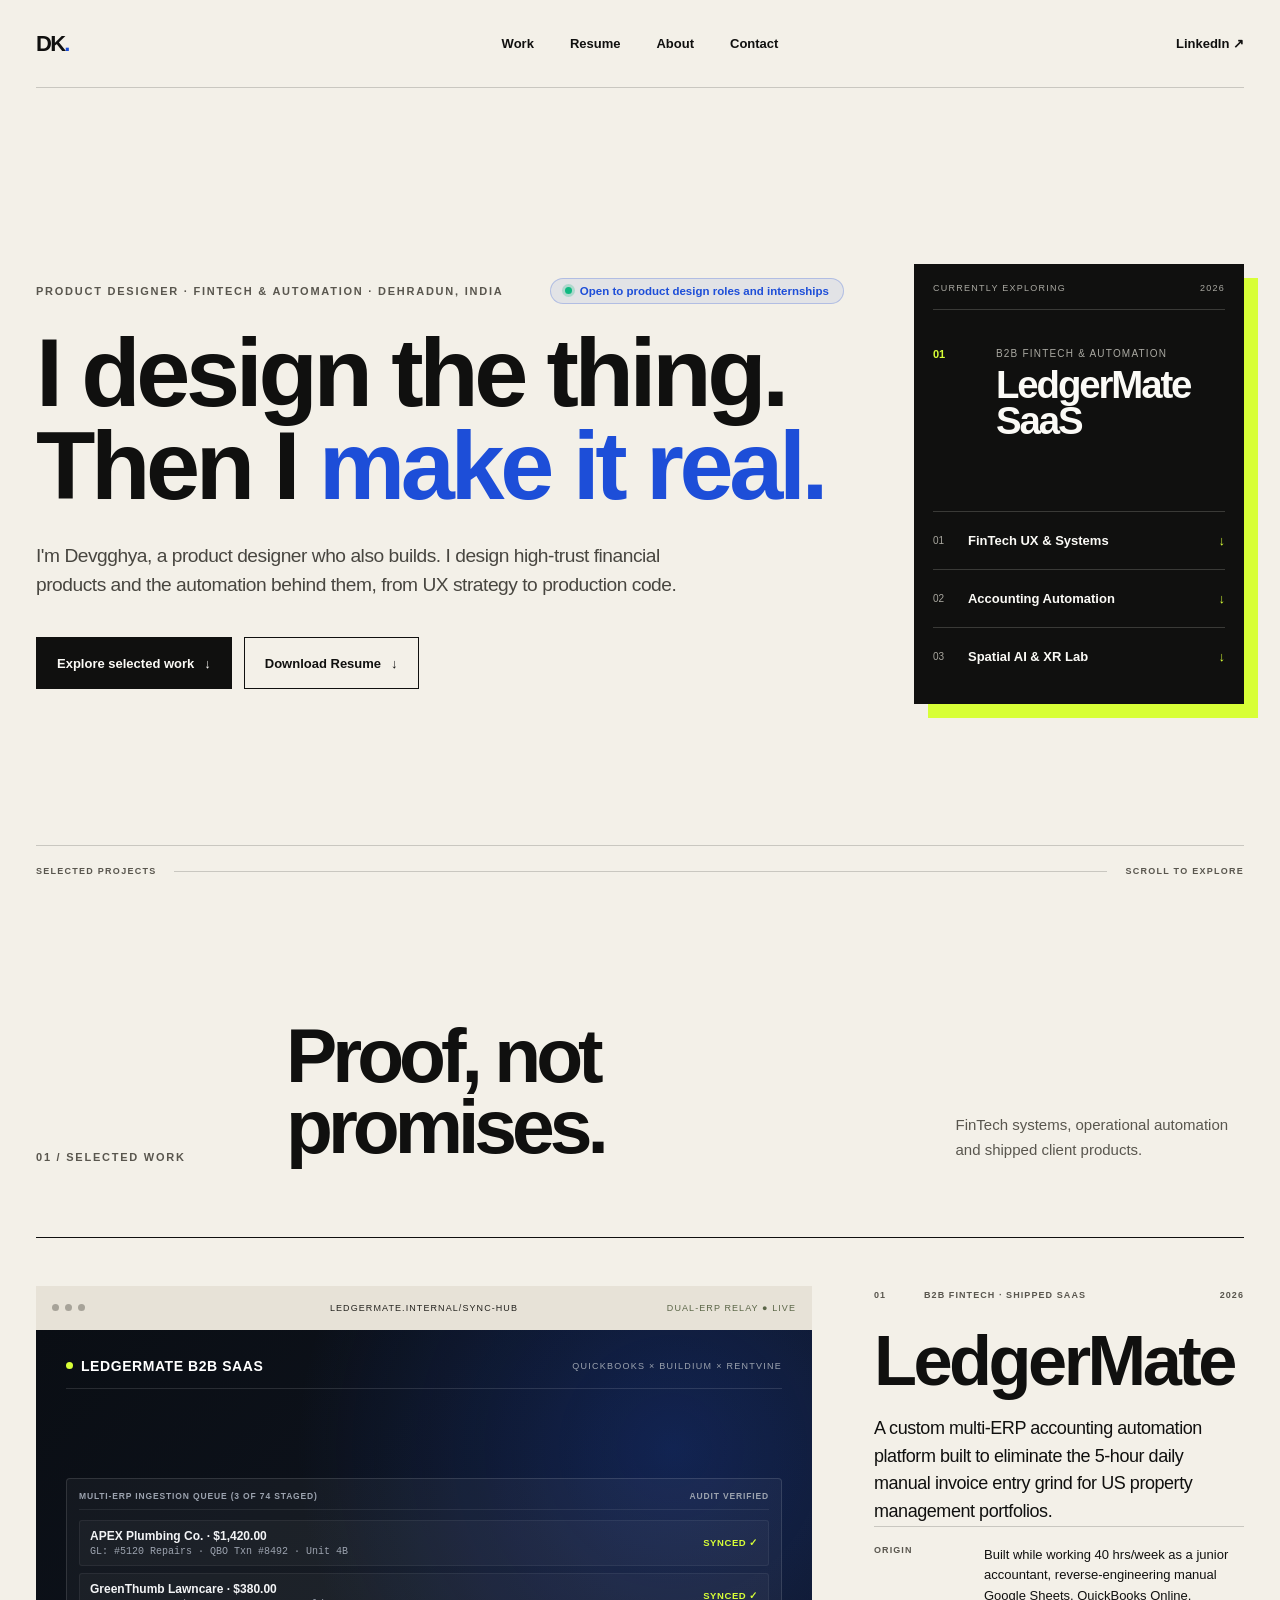
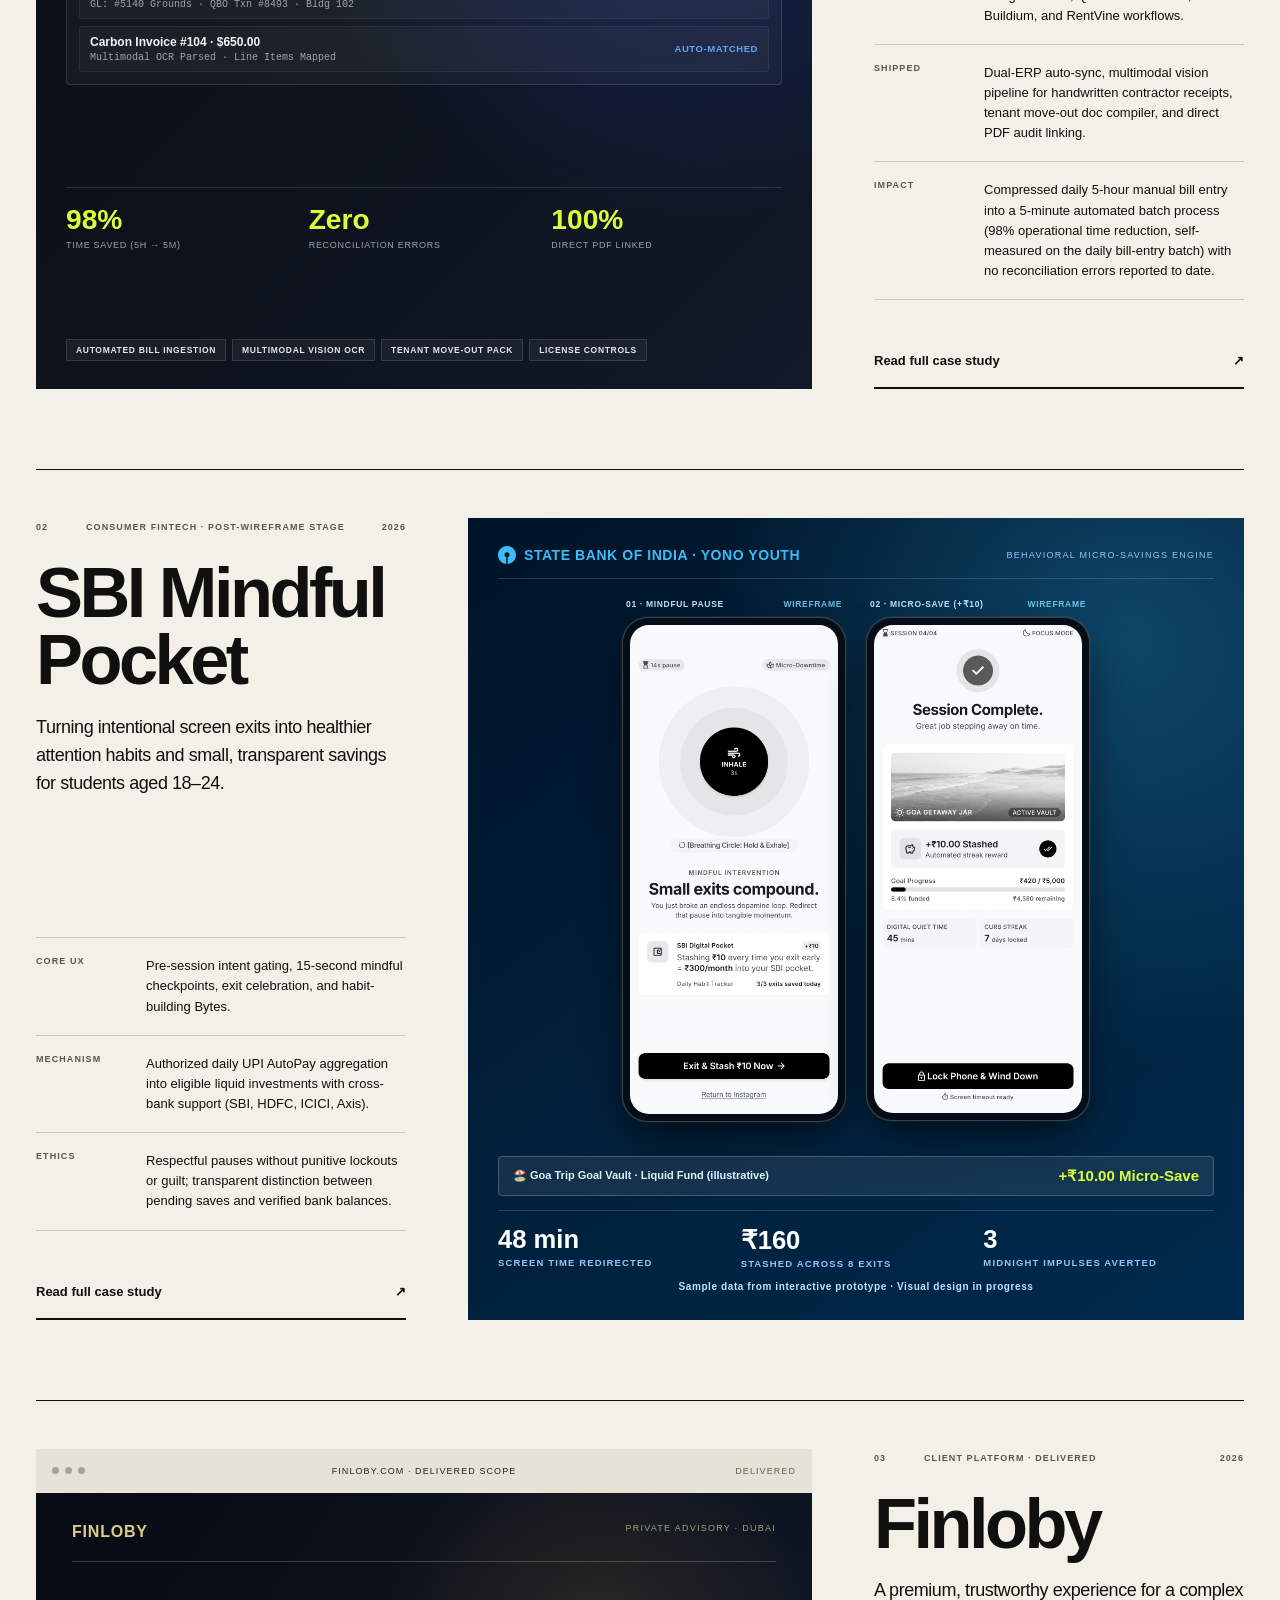
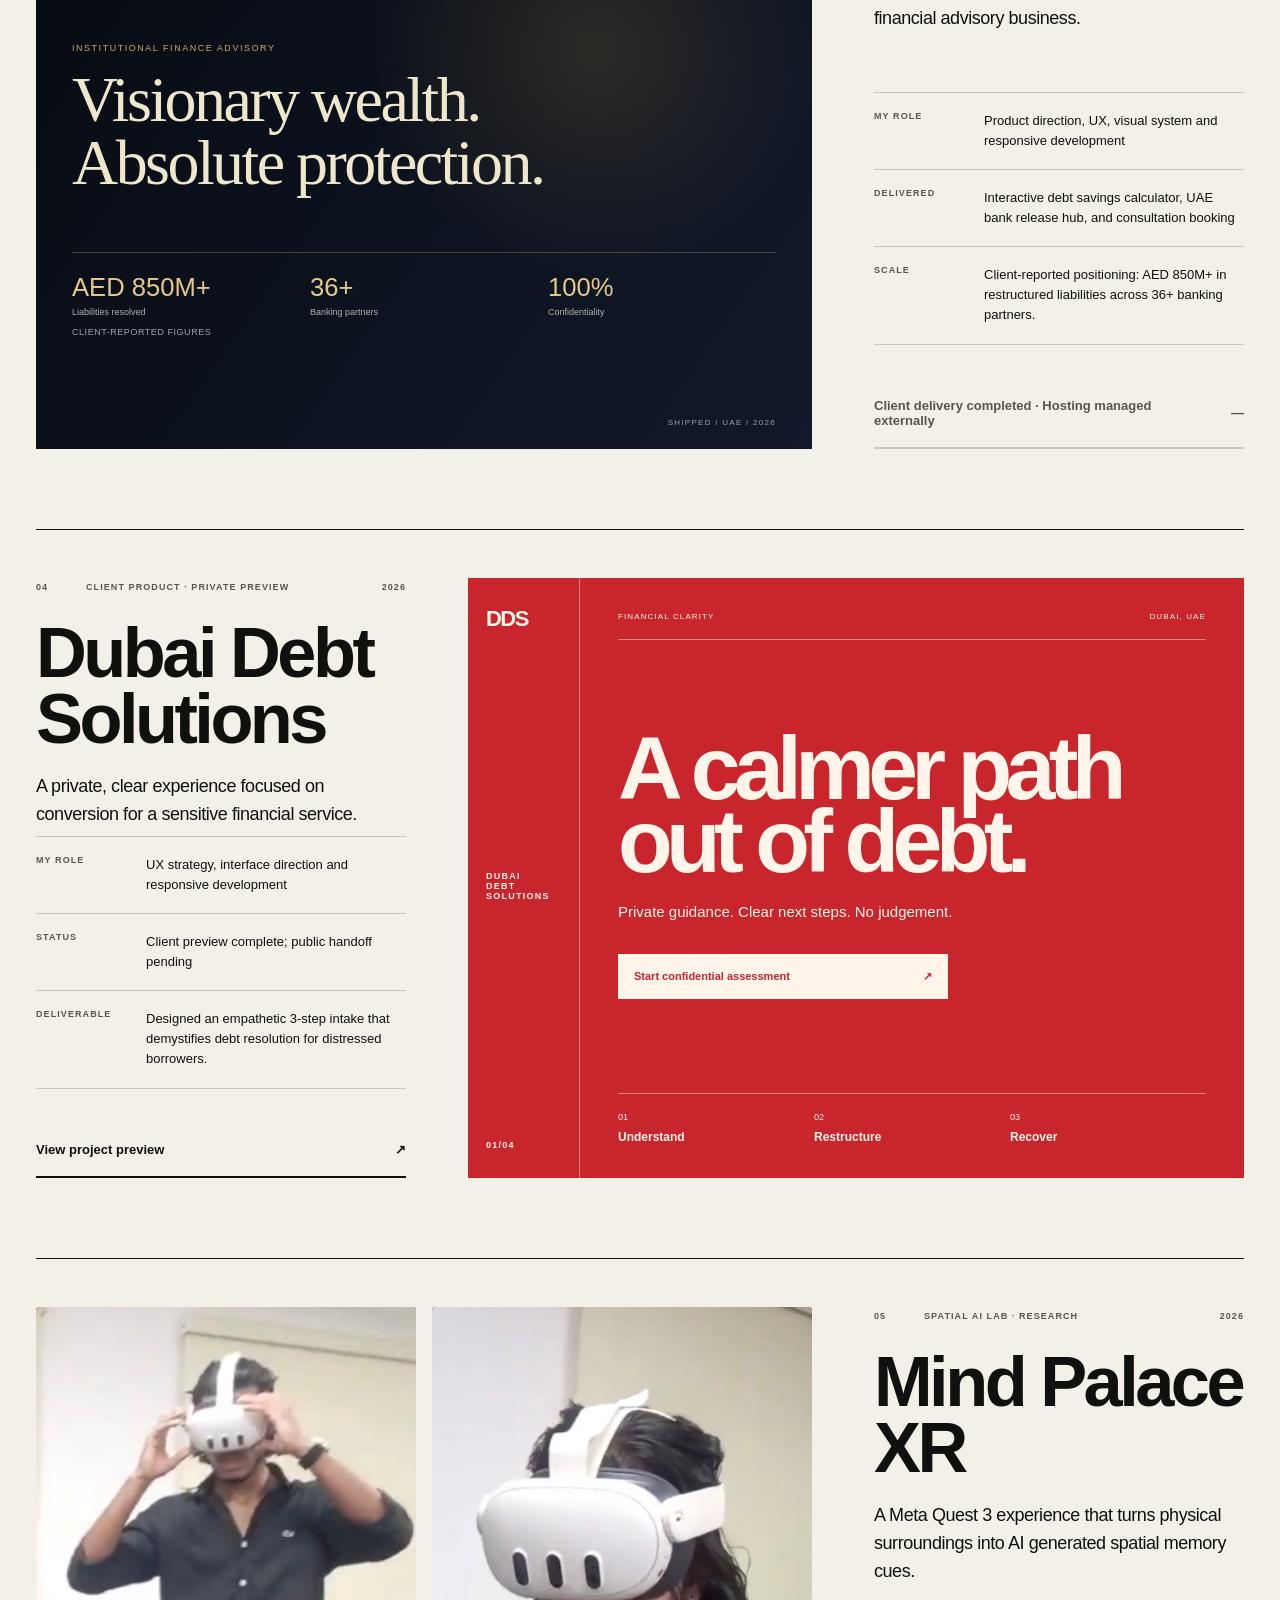
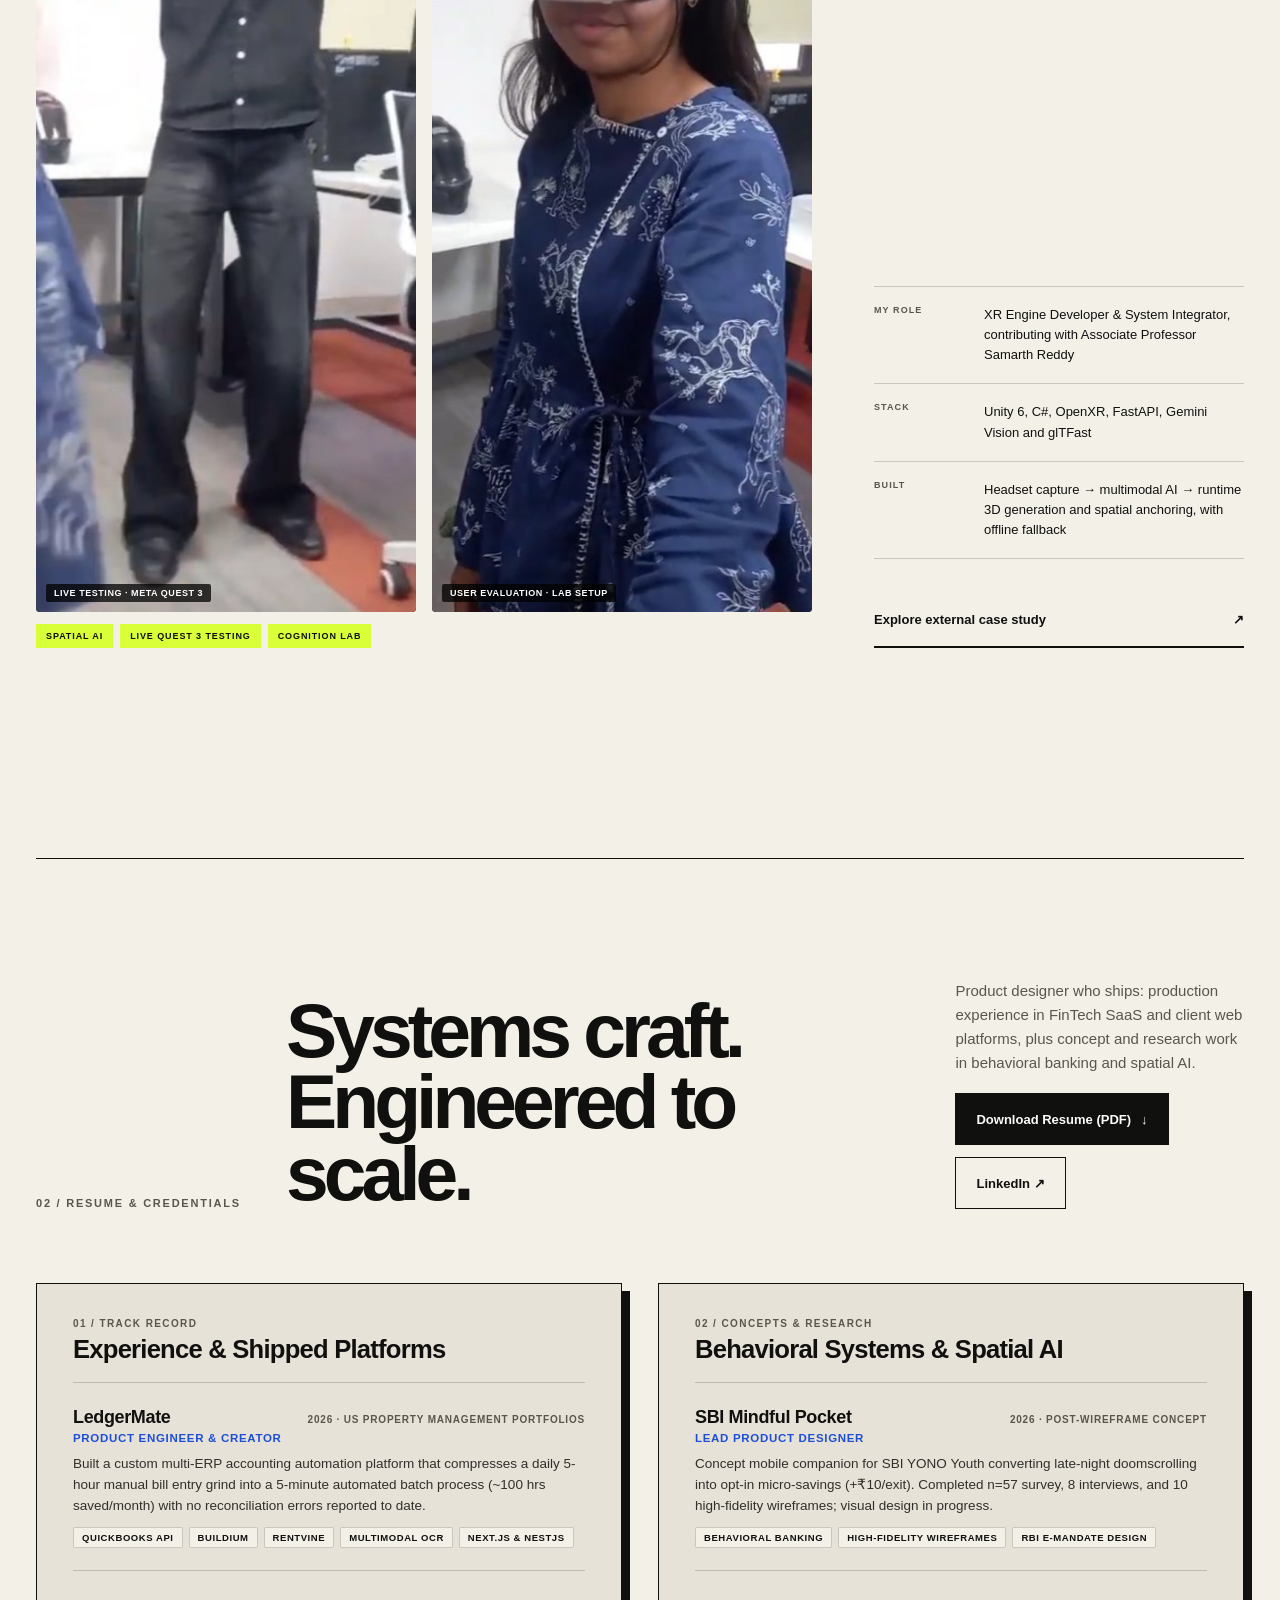
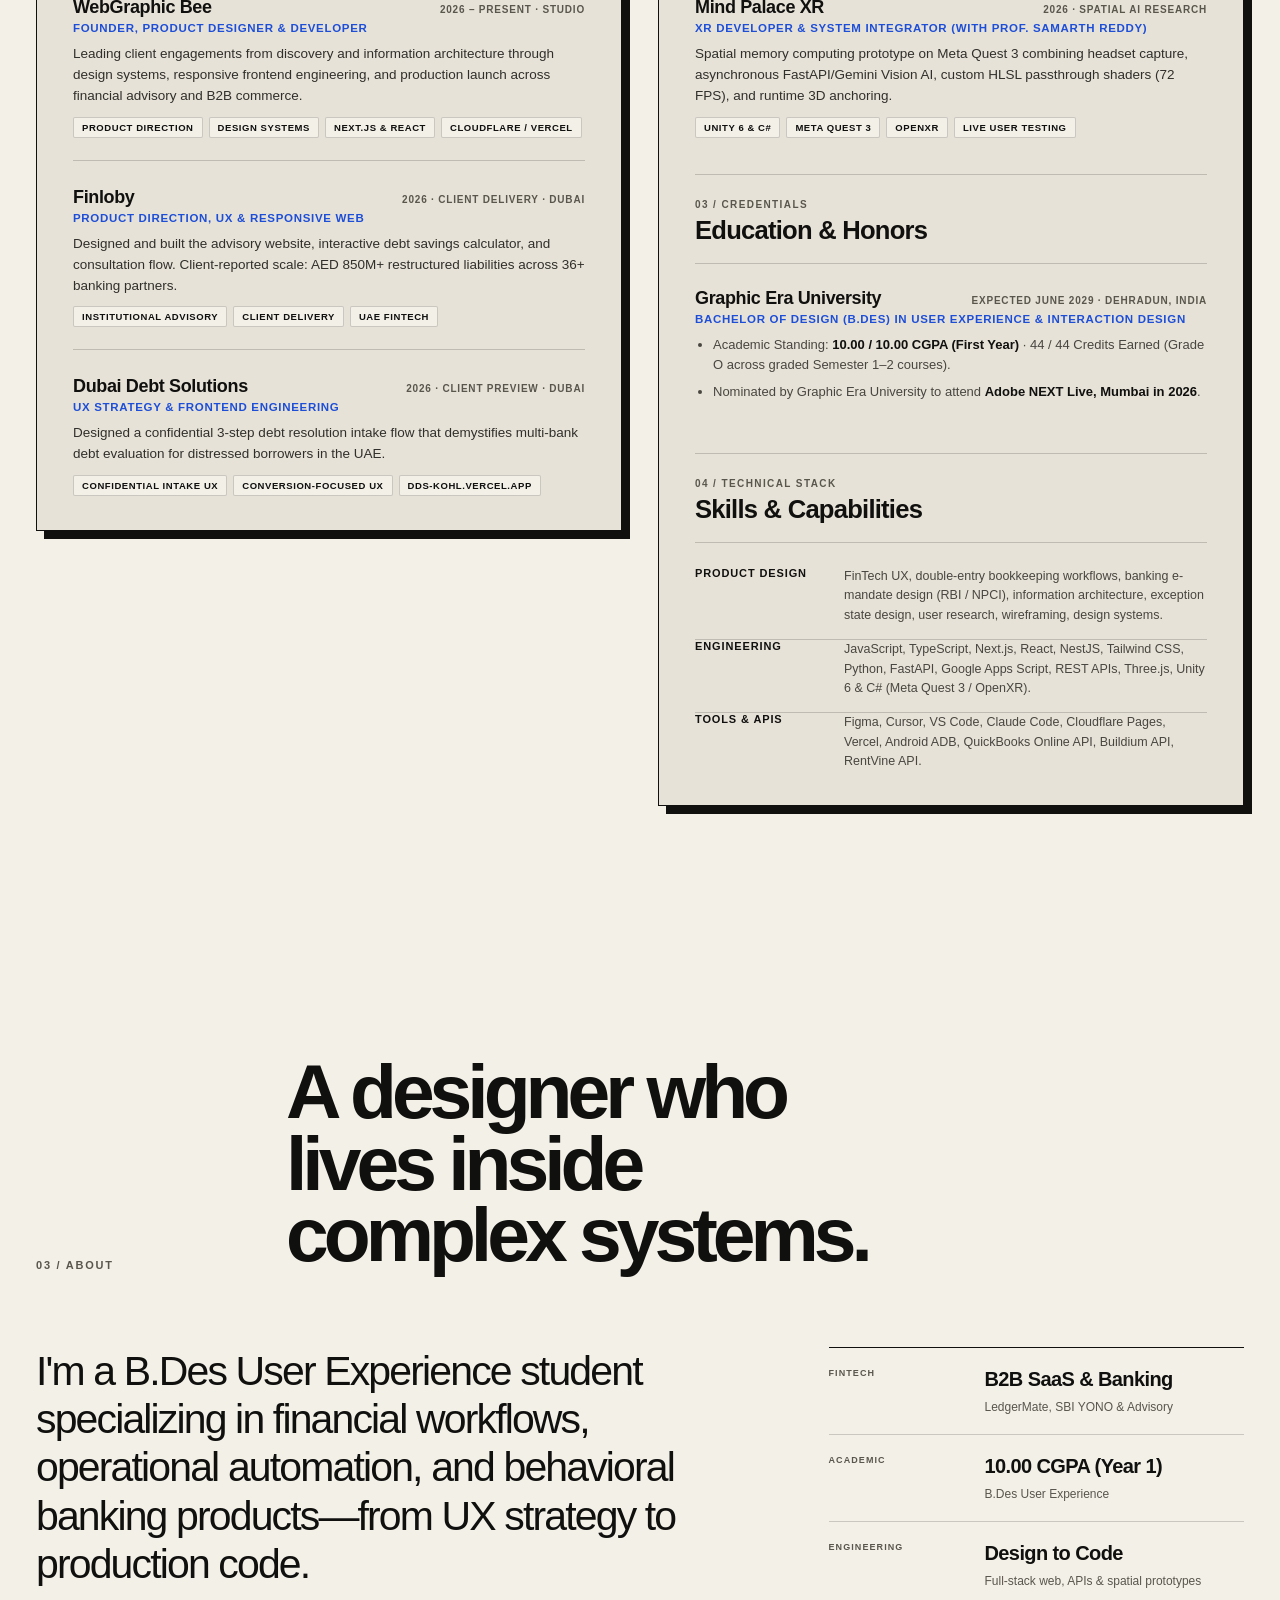
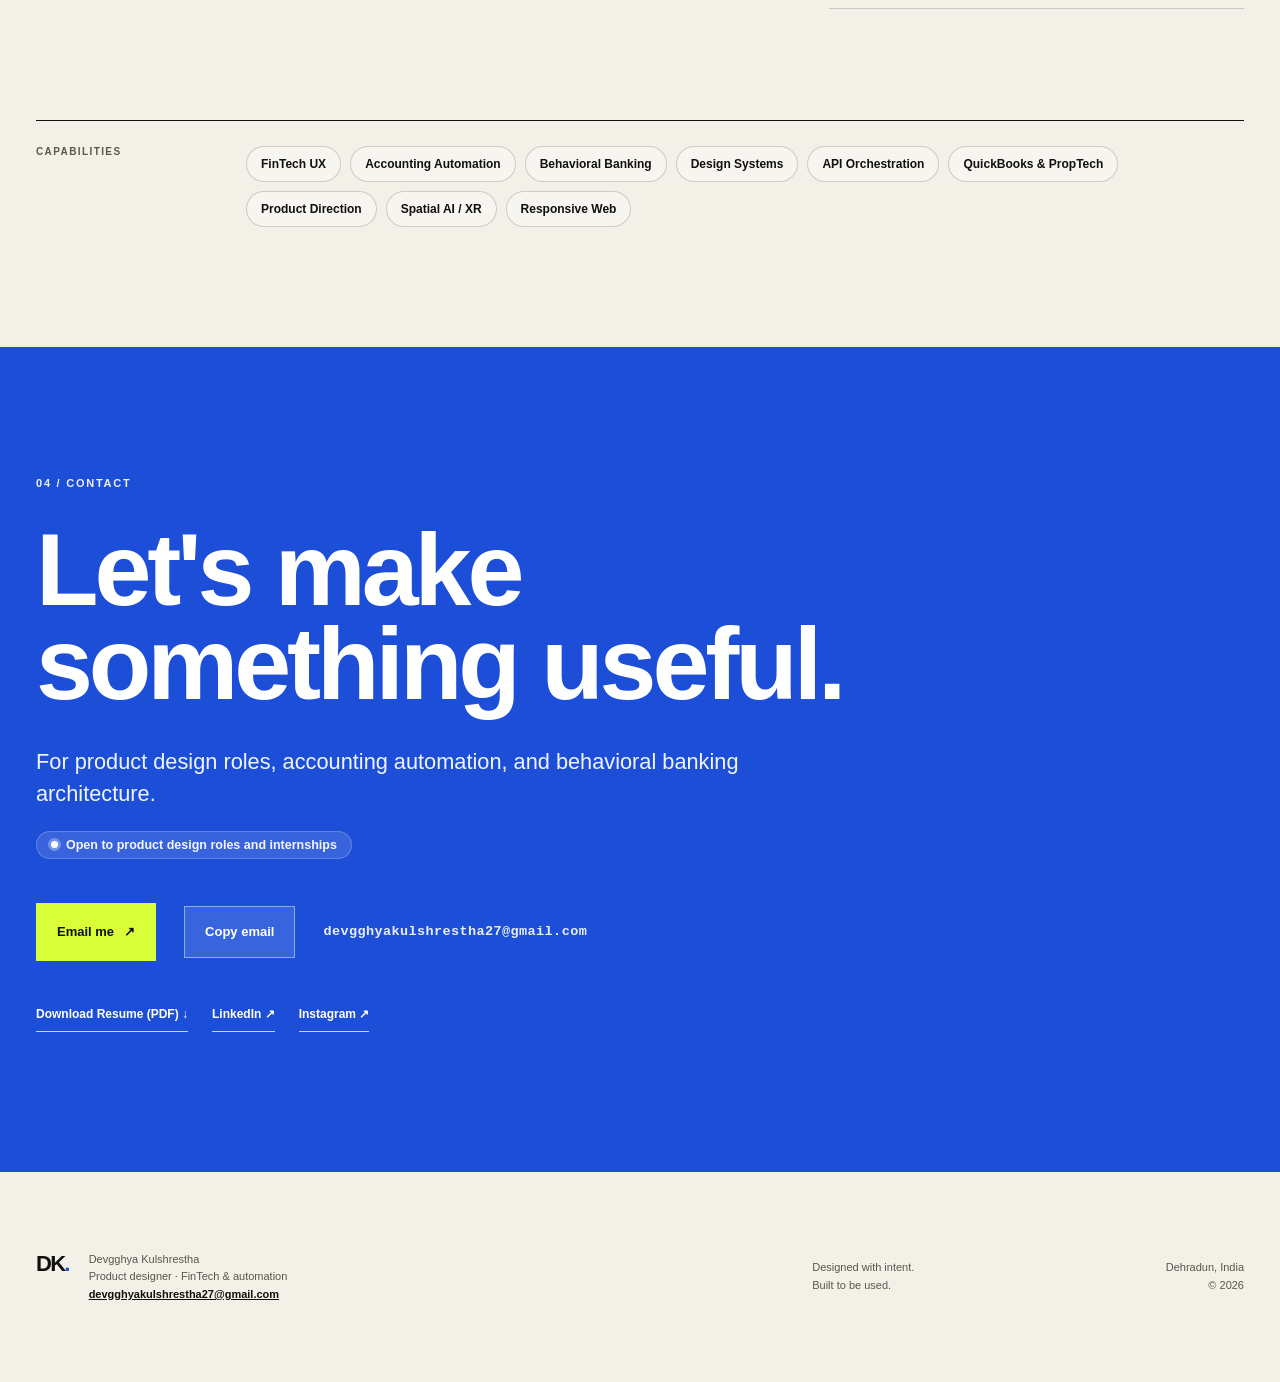
==== commit 2e68ab3f: "fix: render SBI transparent PNG wireframes on light canvas without notch or bottom crop" ====
--- a/index.html
+++ b/index.html
@@ -156,19 +156,17 @@
             </div>
             
             <div class="sbi-screens-duo">
-              <div class="sbi-device-frame">
-                <div class="sbi-device-header">
-                  <span>01 / Mindful Pause · Nudge</span>
-                  <span>Post-Wireframe</span>
+              <div class="sbi-phone-col">
+                <div class="sbi-phone-label"><span>01 · Mindful Pause</span><span>Wireframe</span></div>
+                <div class="sbi-device-frame">
+                  <img src="assets/sbi_wireframes/sbi_wf_breathing_pause.png" alt="SBI 15-Second Mindful Breathing Pause High-Fidelity Wireframe" class="sbi-device-img" loading="lazy">
                 </div>
-                <img src="assets/sbi_wireframes/sbi_wf_breathing_pause.png" alt="SBI 15-Second Mindful Breathing Pause High-Fidelity Wireframe" class="sbi-device-img" loading="lazy">
-              </div>
-              <div class="sbi-device-frame">
-                <div class="sbi-device-header">
-                  <span>02 / Micro-Save Stash (+₹10)</span>
-                  <span>High-Fidelity</span>
+              </div>
+              <div class="sbi-phone-col">
+                <div class="sbi-phone-label"><span>02 · Micro-Save (+₹10)</span><span>Wireframe</span></div>
+                <div class="sbi-device-frame">
+                  <img src="assets/sbi_wireframes/sbi_wf_exit_celebration.png" alt="SBI Exit Celebration & Micro-Save Stash High-Fidelity Wireframe" class="sbi-device-img" loading="lazy">
                 </div>
-                <img src="assets/sbi_wireframes/sbi_wf_exit_celebration.png" alt="SBI Exit Celebration & Micro-Save Stash High-Fidelity Wireframe" class="sbi-device-img" loading="lazy">
               </div>
             </div>
 
--- a/styles.css
+++ b/styles.css
@@ -130,11 +130,12 @@
 .sbi-brand { display:flex; align-items:center; gap:8px; }
 .sbi-brand svg { flex-shrink:0; }
 .sbi-brand span { font-weight:900; color:#38bdf8; font-size:14px; letter-spacing:.04em; }
-.sbi-screens-duo { display:flex; justify-content:center; align-items:center; gap:22px; margin:20px 0; }
-.sbi-device-frame { width:220px; max-width:230px; height:460px; background:#020b14; border:3px solid rgba(255,255,255,.24); border-radius:30px; overflow:hidden; box-shadow:0 20px 48px -8px rgba(0,0,0,.7),0 0 0 1px rgba(255,255,255,.08); display:flex; flex-direction:column; position:relative; flex-shrink:0; }
-.sbi-device-frame::before { content:''; position:absolute; top:7px; left:50%; transform:translateX(-50%); width:48px; height:11px; background:#000; border-radius:10px; z-index:5; box-shadow:0 0 0 1px rgba(255,255,255,.08); }
-.sbi-device-header { padding:22px 10px 6px; background:#020b14; font-size:8px; font-weight:800; text-transform:uppercase; letter-spacing:.08em; color:#bae6fd; display:flex; justify-content:space-between; align-items:center; border-bottom:1px solid rgba(255,255,255,.1); flex-shrink:0; z-index:4; }
-.sbi-device-img { width:100%; flex:1; min-height:0; object-fit:cover; object-position:top center; display:block; filter:contrast(1.04); background:#020b14; border-bottom-left-radius:27px; border-bottom-right-radius:27px; }
+.sbi-screens-duo { display:grid; grid-template-columns:1fr 1fr; gap:20px; max-width:468px; margin:20px auto; width:100%; }
+.sbi-phone-col { display:flex; flex-direction:column; gap:8px; min-width:0; }
+.sbi-phone-label { display:flex; justify-content:space-between; align-items:center; gap:8px; font-size:8.5px; font-weight:800; text-transform:uppercase; letter-spacing:.08em; color:#bae6fd; padding:0 4px; }
+.sbi-phone-label span:last-child { color:#7dd3fc; opacity:.85; }
+.sbi-device-frame { width:100%; background:#070d16; padding:7px; border:1px solid rgba(255,255,255,.22); border-radius:26px; box-shadow:0 20px 44px -8px rgba(0,0,0,.65),0 0 0 1px rgba(255,255,255,.06); overflow:hidden; }
+.sbi-device-img { width:100%; height:auto; display:block; background:#f8f9fb; border-radius:19px; }
 .sbi-pocket-badge { margin-top:14px; background:rgba(255,255,255,.08); border:1px solid rgba(255,255,255,.2); padding:10px 14px; border-radius:4px; display:flex; justify-content:space-between; align-items:center; }
 .sbi-pocket-badge span { font-size:11px; color:#e0f2fe; font-weight:700; }
 .sbi-pocket-badge strong { font-size:15px; color:var(--signal); font-weight:900; }
@@ -180,9 +181,9 @@
 .cs-flow-box h5 { margin:0 0 8px; font-size:14px; font-weight:800; text-transform:uppercase; letter-spacing:.08em; color:var(--ink); }
 .cs-flow-box p { font-size:13px; line-height:1.55; margin:0; color:#555; }
 .cs-screens-grid { display:grid; grid-template-columns:1fr 1fr; gap:24px; margin:36px 0; }
-.cs-screen-item { border:1px solid var(--line); background:#00192e; border-radius:4px; overflow:hidden; }
-.cs-screen-item img { width:100%; height:auto; display:block; }
-.cs-screen-item span { display:block; padding:12px 16px; font-size:11px; font-weight:800; color:var(--white); background:rgba(0,0,0,.7); text-transform:uppercase; letter-spacing:.08em; }
+.cs-screen-item { border:1px solid var(--line); background:#f8f9fb; border-radius:4px; overflow:hidden; display:flex; flex-direction:column; }
+.cs-screen-item img { width:100%; height:auto; display:block; background:#f8f9fb; }
+.cs-screen-item span { display:block; padding:12px 16px; font-size:11px; font-weight:800; color:var(--white); background:#0a1929; text-transform:uppercase; letter-spacing:.08em; margin-top:auto; }
 .cs-qa { margin:24px 0; padding-bottom:20px; border-bottom:1px solid var(--line); }
 .cs-qa strong { display:block; font-size:15px; margin-bottom:8px; color:var(--ink); }
 .cs-qa p { margin:0; font-size:14px; line-height:1.6; color:#444; }
@@ -208,7 +209,7 @@
 .zoomable-img:hover { opacity:.94; }
 .lightbox-modal { position:fixed; inset:0; z-index:2000; background:rgba(10,14,20,.94); backdrop-filter:blur(10px); display:flex; flex-direction:column; align-items:center; justify-content:center; padding:24px; opacity:0; pointer-events:none; transition:opacity 240ms ease; }
 .lightbox-modal.is-active { opacity:1; pointer-events:auto; }
-.lightbox-modal img { max-width:92vw; max-height:82vh; object-fit:contain; border-radius:4px; box-shadow:0 12px 48px rgba(0,0,0,.6); }
+.lightbox-modal img { max-width:92vw; max-height:82vh; object-fit:contain; border-radius:4px; background:#f8f9fb; box-shadow:0 12px 48px rgba(0,0,0,.6); }
 .lightbox-caption { color:#e5e7eb; font-size:13px; font-weight:700; margin-top:16px; text-align:center; max-width:800px; line-height:1.5; }
 .lightbox-close { position:absolute; top:24px; right:28px; background:var(--ink); color:var(--white); border:1px solid rgba(255,255,255,.2); padding:10px 18px; font-size:12px; font-weight:800; text-transform:uppercase; letter-spacing:.08em; cursor:pointer; }
 .lightbox-close:hover { background:var(--blue); border-color:var(--blue); }
@@ -319,10 +320,8 @@
   .sbi-pocket-badge strong { font-size:14px; align-self:flex-end; }
   .lm-queue-card { margin:10px 0; padding:10px; }
   .lm-queue-row { grid-template-columns:1fr; gap:4px; }
-  .sbi-screens-duo { display:flex; justify-content:center; margin:16px 0; }
-  .sbi-device-frame { width:220px; height:450px; margin:0 auto; }
-  .sbi-device-img { width:100%; height:100%; }
-  .sbi-screens-duo .sbi-device-frame:last-child { display:none; }
+  .sbi-screens-duo { grid-template-columns:1fr; max-width:250px; margin:16px auto; }
+  .sbi-screens-duo .sbi-phone-col:last-child { display:none; }
   .cs-quotes-pair,.cs-credibility-grid { grid-template-columns:1fr; }
   .cs-screens-grid { grid-template-columns:1fr; gap:16px; }
   .mindpalace-duo { grid-template-columns:1fr; min-height:auto; }
